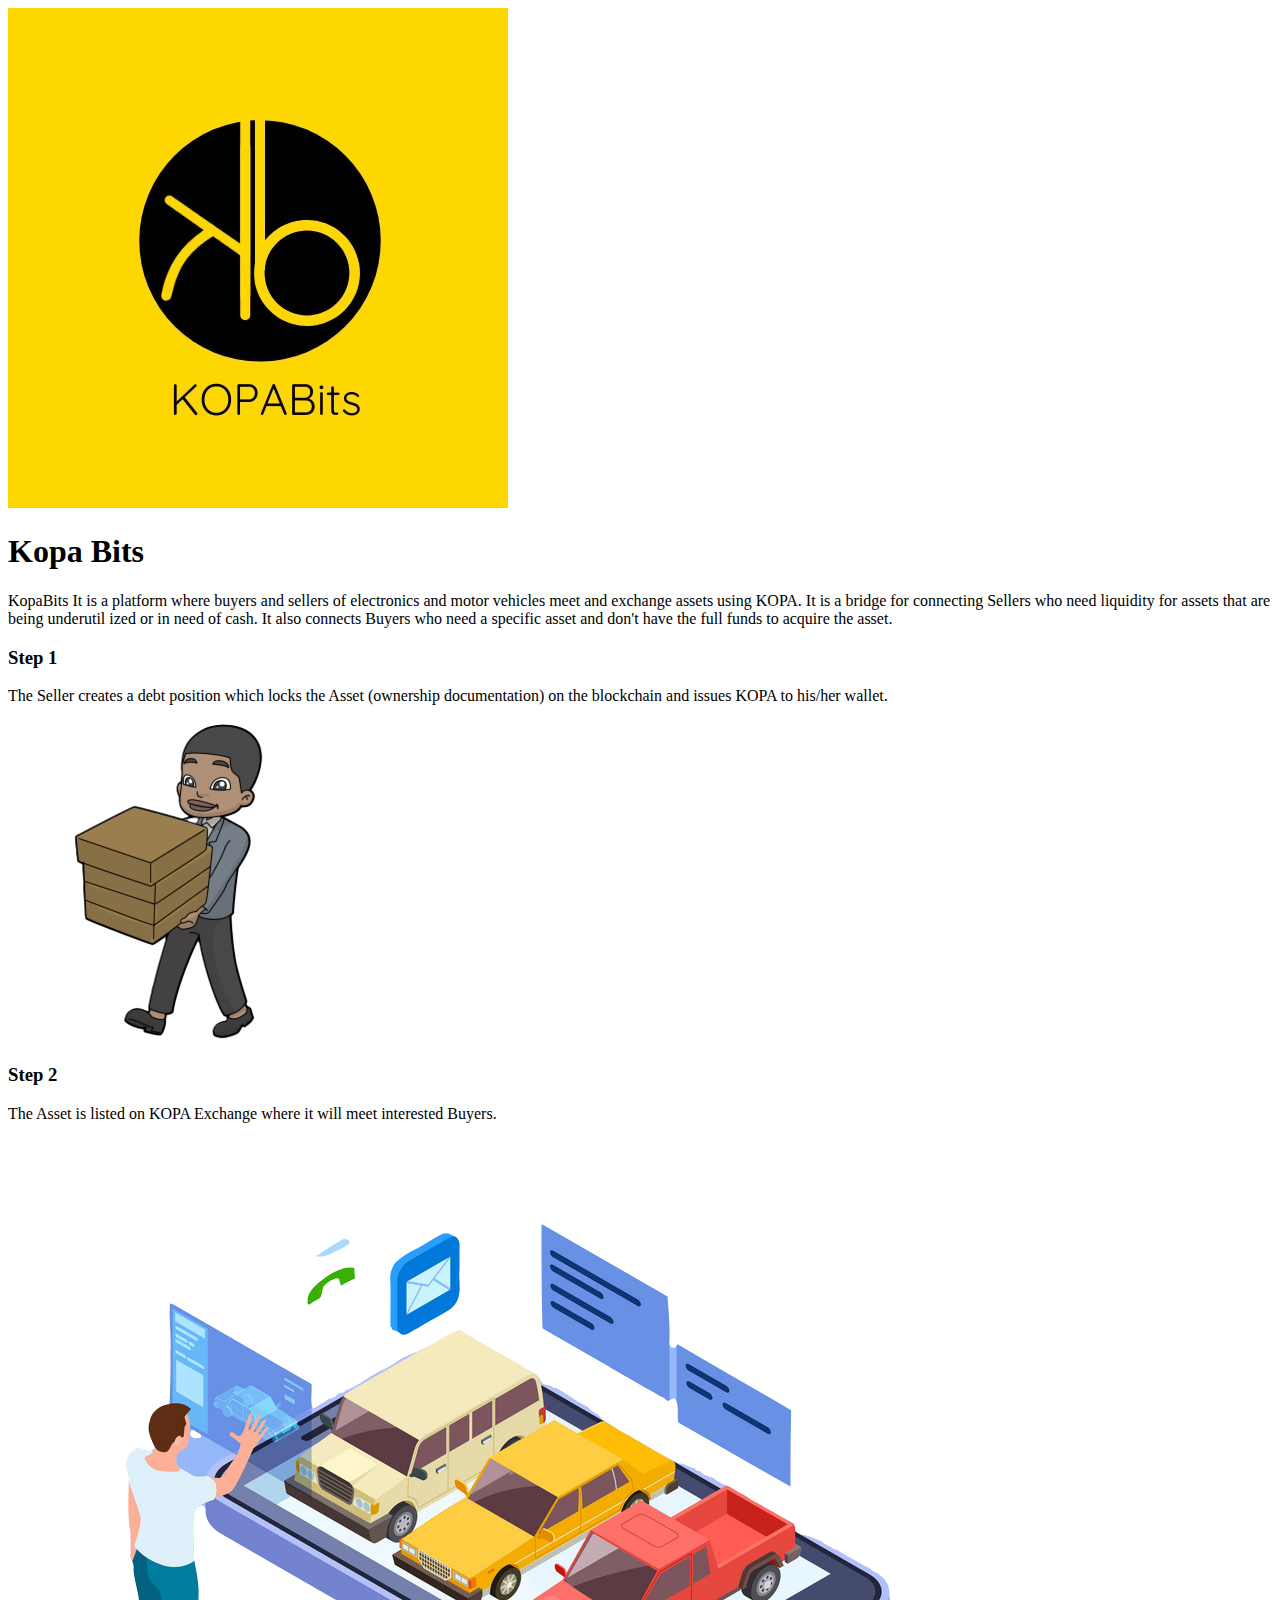
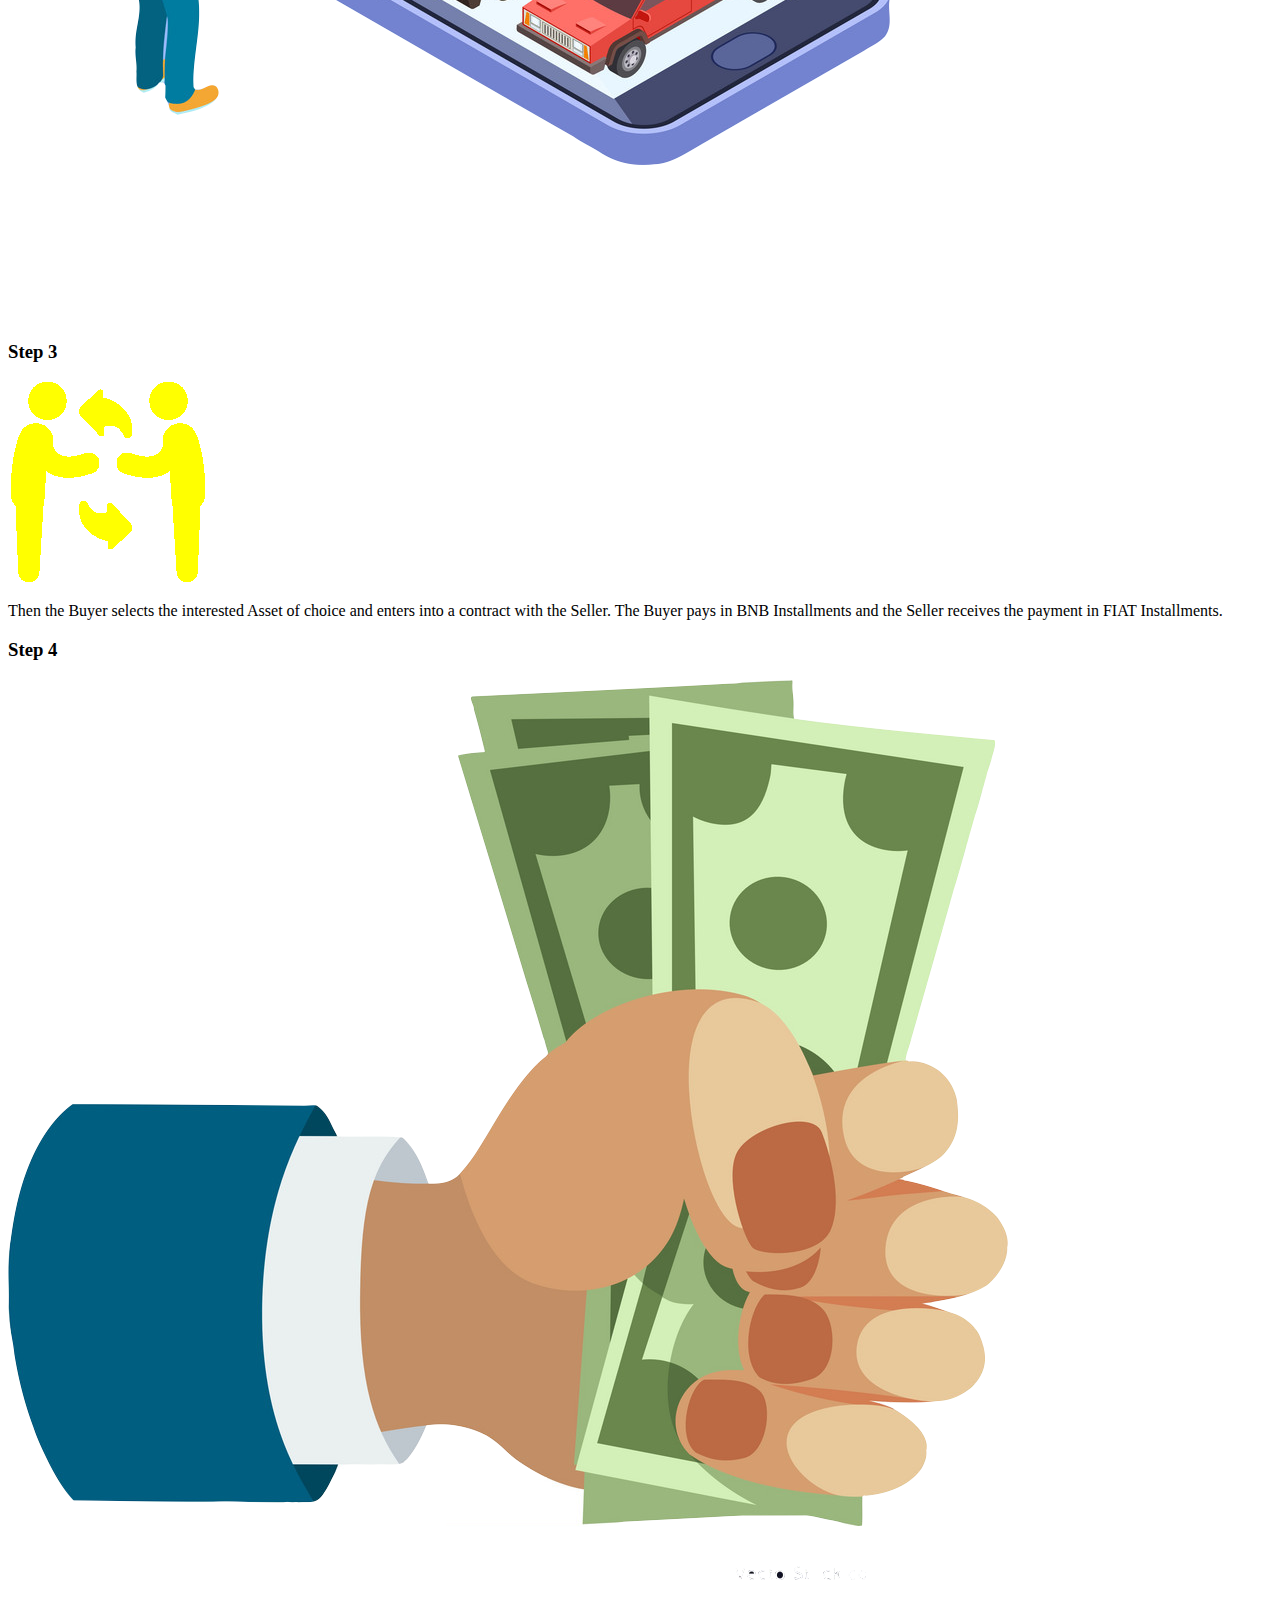
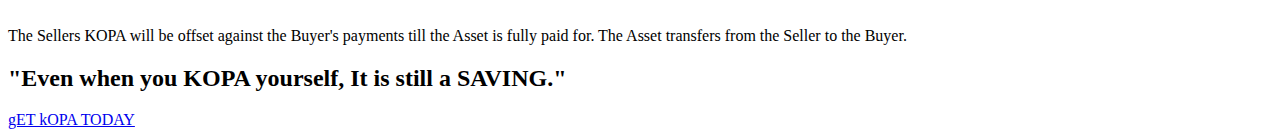
==== index.html @ ad2a088b "Index" ====
<!DOCTYPE html>
<html style="font-size: 16px;">
  <head>
    <meta name="viewport" content="width=device-width, initial-scale=1.0">
    <meta charset="utf-8">
    <meta name="keywords" content="Boost Your Power Now, Explore The Newest Products, The latest in fitness technology, Our fitness instructors are here to support, Time your work out perfectly, Sign up here for all the latest news and offers from&nbsp; Sport">
    <meta name="description" content="">
    <meta name="page_type" content="np-template-header-footer-from-plugin">
    <title>Page 1</title>
    <link rel="stylesheet" href="nicepage.css" media="screen">
<link rel="stylesheet" href="Page-1.css" media="screen">
    <script class="u-script" type="text/javascript" src="jquery.js" defer=""></script>
    <script class="u-script" type="text/javascript" src="nicepage.js" defer=""></script>
    <meta name="generator" content="Nicepage 3.18.2, nicepage.com">
    <link id="u-theme-google-font" rel="stylesheet" href="https://fonts.googleapis.com/css?family=Roboto:100,100i,300,300i,400,400i,500,500i,700,700i,900,900i|Open+Sans:300,300i,400,400i,600,600i,700,700i,800,800i">
    
    
    
    
    <script type="application/ld+json">{
		"@context": "http://schema.org",
		"@type": "Organization",
		"name": ""
}</script>
    <meta name="theme-color" content="#d0af87">
    <meta property="og:title" content="Page 1">
    <meta property="og:type" content="website">
  </head>
  <body class="u-body"> 
    <section class="u-clearfix u-image u-section-1" id="sec-2e1b">
      <div class="u-clearfix u-sheet u-sheet-1">
        <img src="images/WhatsAppImage2021-06-16at20.54.58.jpeg" alt="" class="u-image u-image-default u-image-1" data-image-width="500" data-image-height="500">
        <div class="u-container-style u-expanded-width-xs u-group u-group-1">
          <div class="u-container-layout u-valign-middle-sm u-container-layout-1">
            <h1 class="u-custom-font u-text u-text-white u-title u-text-1">Kopa Bits</h1>
            <p class="u-text u-text-grey-5 u-text-2">KopaBits It is a platform where buyers and sellers of electronics and motor vehicles meet and exchange assets using KOPA. It is a bridge for connecting Sellers who need liquidity for assets that are being underutil<span style="font-weight: 700;">
                <span style="font-weight: 400;">
                  <span style="font-weight: 700;">
                    <span style="font-weight: 400;"></span>
                  </span>
                </span>
              </span>ized or in need of cash. It also connects Buyers who need a ​specific asset and don't have&nbsp;​the full funds to acquire the asset​.
            </p>
          </div>
        </div>
      </div>
    </section>
    <section class="u-clearfix u-image u-section-2" id="sec-08e6">
      <div class="u-clearfix u-sheet u-sheet-1">
        <div class="u-clearfix u-expanded-width-lg u-expanded-width-md u-expanded-width-sm u-expanded-width-xs u-gutter-20 u-layout-wrap u-layout-wrap-1">
          <div class="u-layout">
            <div class="u-layout-col">
              <div class="u-size-30">
                <div class="u-layout-row">
                  <div class="u-container-style u-image u-layout-cell u-left-cell u-size-30 u-image-1">
                    <div class="u-container-layout">
                      <h3 class="u-custom-font u-text u-text-custom-color-2 u-text-1">Step 1</h3>
                      <p class="u-align-center-xs u-text u-text-grey-5 u-text-2">The Seller creates a debt position
 which locks the Asset (ownership
documentation) on the blockchain
and issues KOPA to his/her wallet.</p>
                      <img class="u-image u-image-default u-preserve-proportions u-image-2" src="images/package_adobespark.png" alt="" data-image-width="320" data-image-height="320">
                    </div>
                  </div>
                  <div class="u-align-right u-container-style u-image u-layout-cell u-right-cell u-size-30 u-image-3">
                    <div class="u-container-layout u-container-layout-2">
                      <h3 class="u-align-right u-custom-font u-text u-text-custom-color-2 u-text-3">Step 2</h3>
                      <p class="u-text u-text-white u-text-4">The Asset is listed on KOPA
Exchange where it will meet
interested Buyers.</p>
                      <img class="u-image u-image-default u-image-4" src="images/rent-car-online-isometric-buy-car-with-online-vector-267357211.png" alt="" data-image-width="1000" data-image-height="780">
                    </div>
                  </div>
                </div>
              </div>
              <div class="u-size-30">
                <div class="u-layout-row">
                  <div class="u-align-left-lg u-align-left-md u-align-left-sm u-align-left-xl u-container-style u-image u-layout-cell u-left-cell u-size-30 u-image-5" data-image-width="600" data-image-height="384">
                    <div class="u-container-layout u-container-layout-3">
                      <h3 class="u-align-left-xs u-custom-font u-text u-text-custom-color-4 u-text-5">Step 3</h3>
                      <img class="u-image u-image-default u-preserve-proportions u-image-6" src="images/output-onlinepngtools.png" alt="" data-image-width="200" data-image-height="200">
                      <p class="u-align-center u-text u-text-grey-5 u-text-6">Then the Buyer selects the
interested Asset of choice and
enters into a contract with the
Seller.
The Buyer pays in BNB
Installments and the Seller
receives the payment in FIAT
Installments.</p>
                    </div>
                  </div>
                  <div class="u-container-style u-image u-layout-cell u-right-cell u-size-30 u-image-7" data-image-width="600" data-image-height="384">
                    <div class="u-container-layout u-container-layout-4">
                      <h3 class="u-custom-font u-text u-text-custom-color-4 u-text-7">Step 4</h3>
                      <img class="u-image u-image-default u-image-8" src="images/human-hand-holding-dollar-money-vector-107541421.png" alt="" data-image-width="1000" data-image-height="927">
                      <p class="u-align-center-xs u-text u-text-grey-5 u-text-8">The Sellers KOPA will be offset
against the Buyer's payments till
the Asset is fully paid for.
The Asset
transfers from the Seller to the
Buyer.&nbsp;&nbsp;</p>
                    </div>
                  </div>
                </div>
              </div>
            </div>
          </div>
        </div>
      </div>
    </section>
    <section class="u-clearfix u-image u-section-3" id="carousel_ae12">
      <div class="u-clearfix u-sheet u-sheet-1">
        <div class="u-clearfix u-expanded-width u-gutter-20 u-layout-wrap u-layout-wrap-1">
          <div class="u-layout">
            <div class="u-layout-row">
              <div class="u-align-center-xs u-container-style u-layout-cell u-left-cell u-size-30 u-layout-cell-1">
                <div class="u-container-layout u-valign-middle-sm">
                  <h2 class="u-custom-font u-text u-text-1">"Even when you KOPA yourself, It is still a SAVING."</h2>
                  <a href="https://nicepage.com/k/clothing-store-website-templates" class="u-black u-border-7 u-border-white u-btn u-button-style u-hover-custom-color-2 u-btn-1">gET kOPA TODAY</a>
                </div>
              </div>
              <div class="u-align-left u-container-style u-image u-layout-cell u-right-cell u-size-30 u-image-1" data-image-width="1200" data-image-height="800">
                <div class="u-container-layout u-container-layout-2"></div>
              </div>
            </div>
          </div>
        </div>
      </div>
    </section>
    
    
    
    
  </body>
</html>
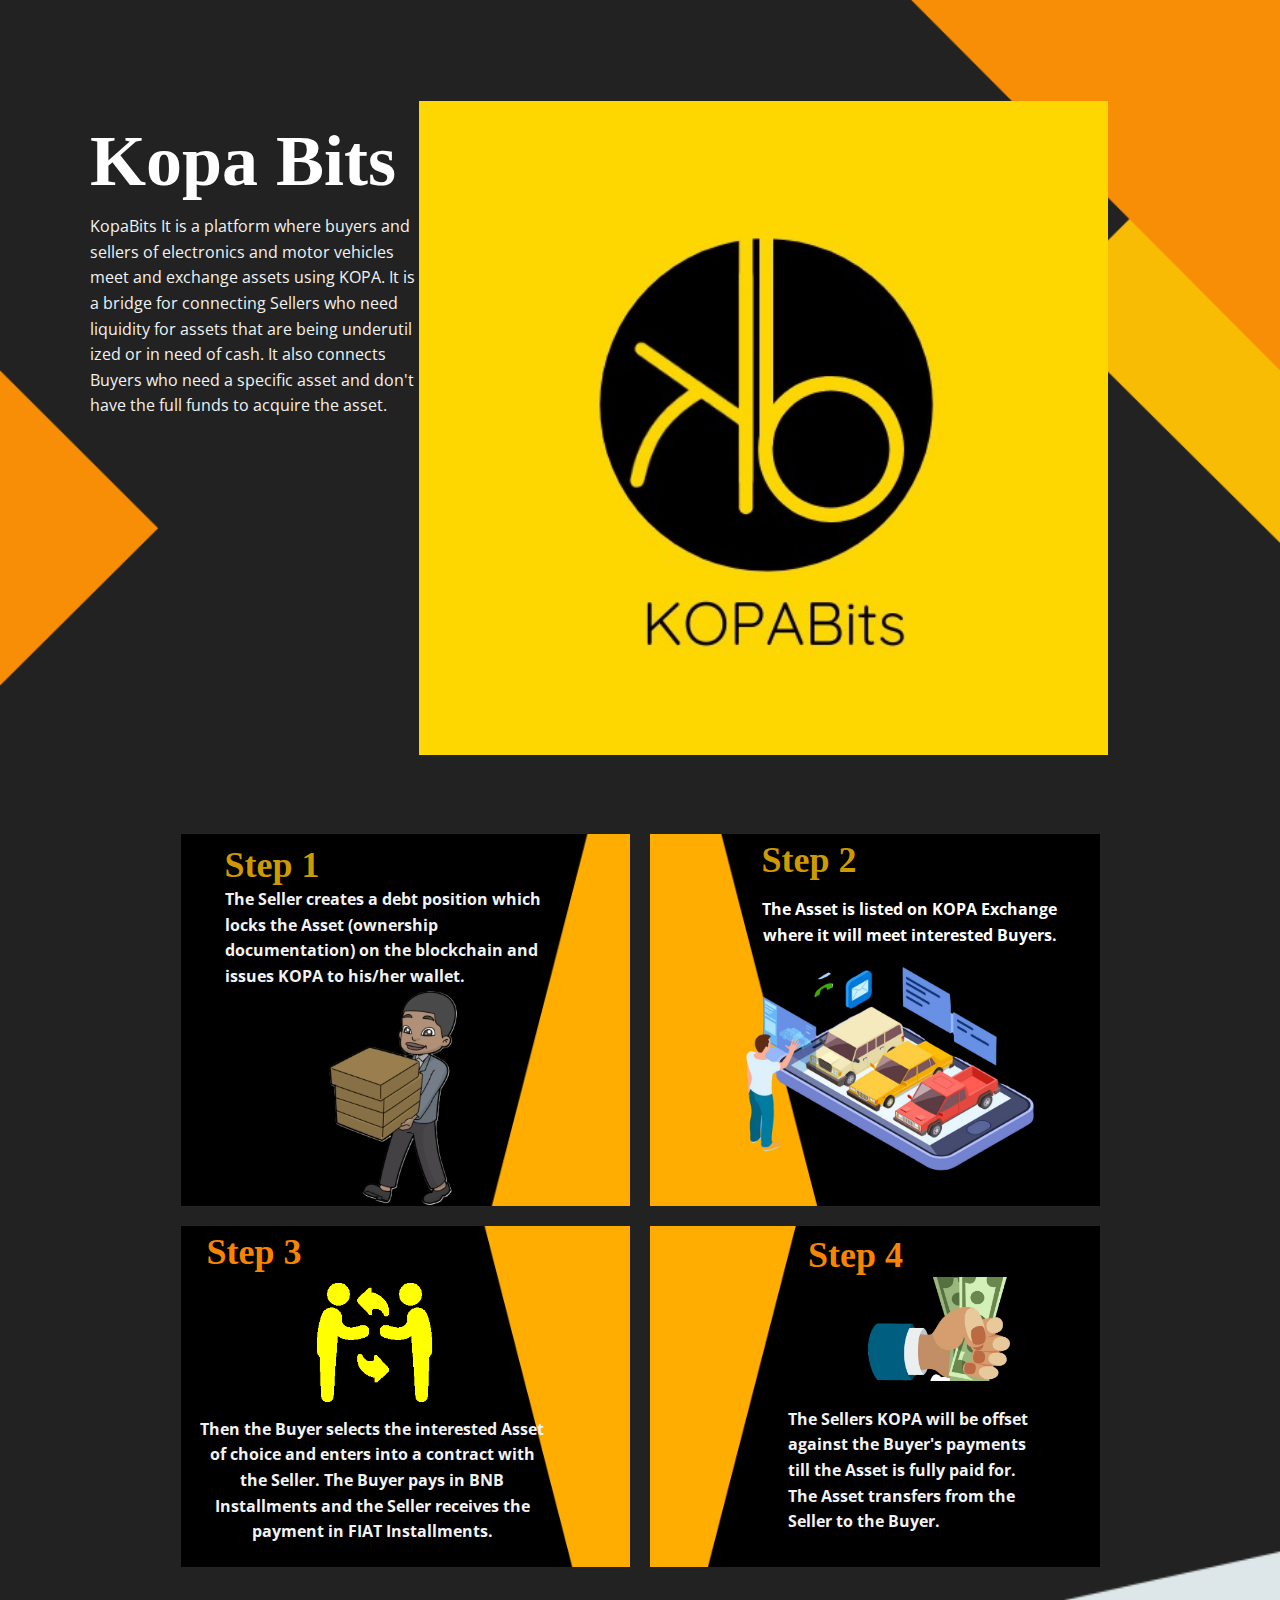
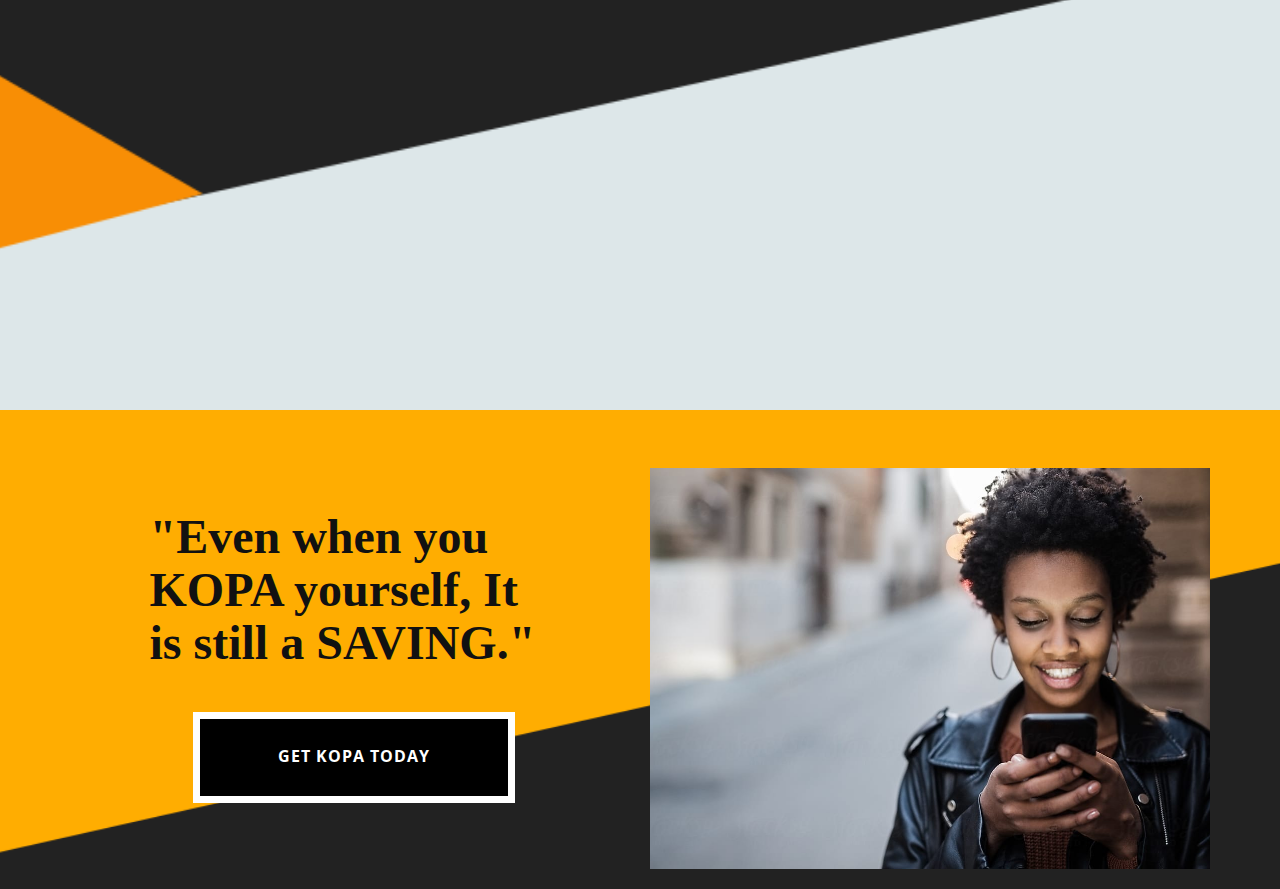
==== commit 94f48f56: "fix" ====
--- a/index.html
+++ b/index.html
@@ -116,7 +116,7 @@
               <div class="u-align-center-xs u-container-style u-layout-cell u-left-cell u-size-30 u-layout-cell-1">
                 <div class="u-container-layout u-valign-middle-sm">
                   <h2 class="u-custom-font u-text u-text-1">"Even when you KOPA yourself, It is still a SAVING."</h2>
-                  <a href="https://nicepage.com/k/clothing-store-website-templates" class="u-black u-border-7 u-border-white u-btn u-button-style u-hover-custom-color-2 u-btn-1">gET kOPA TODAY</a>
+                  <a href="http://mainbit.uc.r.appspot.com/assets" class="u-black u-border-7 u-border-white u-btn u-button-style u-hover-custom-color-2 u-btn-1">gET kOPA TODAY</a>
                 </div>
               </div>
               <div class="u-align-left u-container-style u-image u-layout-cell u-right-cell u-size-30 u-image-1" data-image-width="1200" data-image-height="800">
@@ -132,4 +132,4 @@
     
     
   </body>
-</html>+</html>
--- a/nicepage.css
+++ b/nicepage.css
@@ -0,0 +1,34633 @@
+/*begin-commonstyles library*//*!
+ * froala_editor v3.2.3 (https://www.froala.com/wysiwyg-editor)
+ * License https://froala.com/wysiwyg-editor/terms/
+ * Copyright 2014-2020 Froala Labs
+ */
+
+.fr-clearfix::after {
+  clear: both;
+  display: block;
+  content: "";
+  height: 0; }
+
+.fr-hide-by-clipping {
+  position: absolute;
+  width: 1px;
+  height: 1px;
+  padding: 0;
+  margin: -1px;
+  overflow: hidden;
+  clip: rect(0, 0, 0, 0);
+  border: 0; }
+
+.fr-view img.fr-rounded, .fr-view .fr-img-caption.fr-rounded img {
+  border-radius: 10px;
+  -moz-border-radius: 10px;
+  -webkit-border-radius: 10px;
+  -moz-background-clip: padding;
+  -webkit-background-clip: padding-box;
+  background-clip: padding-box; }
+
+.fr-view img.fr-shadow, .fr-view .fr-img-caption.fr-shadow img {
+  -webkit-box-shadow: 10px 10px 5px 0px #cccccc;
+  -moz-box-shadow: 10px 10px 5px 0px #cccccc;
+  box-shadow: 10px 10px 5px 0px #cccccc; }
+
+.fr-view img.fr-bordered, .fr-view .fr-img-caption.fr-bordered img {
+  border: solid 5px #CCC; }
+
+.fr-view img.fr-bordered {
+  -webkit-box-sizing: content-box;
+  -moz-box-sizing: content-box;
+  box-sizing: content-box; }
+
+.fr-view .fr-img-caption.fr-bordered img {
+  -webkit-box-sizing: border-box;
+  -moz-box-sizing: border-box;
+  box-sizing: border-box; }
+
+.fr-view {
+  word-wrap: break-word; }
+  .fr-view span[style~="color:"] a {
+    color: inherit; }
+  .fr-view strong {
+    font-weight: 700; }
+  .fr-view table {
+    border: none;
+    border-collapse: collapse;
+    empty-cells: show;
+    max-width: 100%; }
+    .fr-view table td {
+      min-width: 5px; }
+    .fr-view table.fr-dashed-borders td, .fr-view table.fr-dashed-borders th {
+      border-style: dashed; }
+    .fr-view table.fr-alternate-rows tbody tr:nth-child(2n) {
+      background: whitesmoke; }
+    .fr-view table td, .fr-view table th {
+      border: 1px solid #DDD; }
+      .fr-view table td:empty, .fr-view table th:empty {
+        height: 20px; }
+      .fr-view table td.fr-highlighted, .fr-view table th.fr-highlighted {
+        border: 1px double red; }
+      .fr-view table td.fr-thick, .fr-view table th.fr-thick {
+        border-width: 2px; }
+    .fr-view table th {
+      background: #ececec; }
+  .fr-view hr {
+    clear: both;
+    user-select: none;
+    -o-user-select: none;
+    -moz-user-select: none;
+    -khtml-user-select: none;
+    -webkit-user-select: none;
+    -ms-user-select: none;
+    break-after: always;
+    page-break-after: always; }
+  .fr-view .fr-file {
+    position: relative; }
+    .fr-view .fr-file::after {
+      position: relative;
+      content: "\1F4CE";
+      font-weight: normal; }
+  .fr-view pre {
+    white-space: pre-wrap;
+    word-wrap: break-word;
+    overflow: visible; }
+/*.fr-view[dir="rtl"] blockquote {
+  border-left: none;
+  border-right: solid 2px #5E35B1;
+  margin-right: 0;
+  padding-right: 5px;
+  padding-left: 0; }
+  .fr-view[dir="rtl"] blockquote blockquote {
+    border-color: #00BCD4; }
+    .fr-view[dir="rtl"] blockquote blockquote blockquote {
+      border-color: #43A047; }
+.fr-view blockquote {
+  border-left: solid 2px #5E35B1;
+  margin-left: 0;
+  padding-left: 5px;
+  color: #5E35B1; }
+  .fr-view blockquote blockquote {
+    border-color: #00BCD4;
+    color: #00BCD4; }
+    .fr-view blockquote blockquote blockquote {
+      border-color: #43A047;
+      color: #43A047; }*/
+  .fr-view span.fr-emoticon {
+    font-weight: normal;
+    font-family: "Apple Color Emoji","Segoe UI Emoji","NotoColorEmoji","Segoe UI Symbol","Android Emoji","EmojiSymbols";
+    display: inline;
+    line-height: 0; }
+    .fr-view span.fr-emoticon.fr-emoticon-img {
+      background-repeat: no-repeat !important;
+      font-size: inherit;
+      height: 1em;
+      width: 1em;
+      min-height: 20px;
+      min-width: 20px;
+      display: inline-block;
+      margin: -.1em .1em .1em;
+      line-height: 1;
+      vertical-align: middle; }
+  .fr-view .fr-text-gray {
+    color: #AAA !important; }
+  .fr-view .fr-text-bordered {
+    border-top: solid 1px #222;
+    border-bottom: solid 1px #222;
+    padding: 10px 0; }
+  .fr-view .fr-text-spaced {
+    letter-spacing: 1px; }
+  .fr-view .fr-text-uppercase {
+    text-transform: uppercase; }
+  .fr-view .fr-class-highlighted {
+    background-color: #ffff00; }
+  .fr-view .fr-class-code {
+    border-color: #cccccc;
+    border-radius: 2px;
+    -moz-border-radius: 2px;
+    -webkit-border-radius: 2px;
+    -moz-background-clip: padding;
+    -webkit-background-clip: padding-box;
+    background-clip: padding-box;
+    background: #f5f5f5;
+    padding: 10px;
+    font-family: "Courier New", Courier, monospace; }
+  .fr-view .fr-class-transparency {
+    opacity: 0.5; }
+  .fr-view img {
+    position: relative;
+    max-width: 100%; }
+    .fr-view img.fr-dib {
+      margin: 10px auto;
+      display: block;
+      float: none;
+      vertical-align: top; }
+      .fr-view img.fr-dib.fr-fil {
+        margin-left: 0;
+        text-align: left; }
+      .fr-view img.fr-dib.fr-fir {
+        margin-right: 0;
+        text-align: right; }
+    .fr-view img.fr-dii {
+      display: inline-block;
+      float: none;
+      vertical-align: bottom;
+      margin-left: 5px;
+      margin-right: 5px;
+      max-width: calc(100% - (2 * 5px)); }
+      .fr-view img.fr-dii.fr-fil {
+        float: left;
+        margin: 10px 15px 10px 0;
+        max-width: calc(100% - 5px); }
+      .fr-view img.fr-dii.fr-fir {
+        float: right;
+        margin: 10px 0 10px 15px;
+        max-width: calc(100% - 5px); }
+  .fr-view span.fr-img-caption {
+    position: relative;
+    max-width: 100%; }
+    .fr-view span.fr-img-caption.fr-dib {
+      margin: 5px auto;
+      display: block;
+      float: none;
+      vertical-align: top; }
+      .fr-view span.fr-img-caption.fr-dib.fr-fil {
+        margin-left: 0;
+        text-align: left; }
+      .fr-view span.fr-img-caption.fr-dib.fr-fir {
+        margin-right: 0;
+        text-align: right; }
+    .fr-view span.fr-img-caption.fr-dii {
+      display: inline-block;
+      float: none;
+      vertical-align: bottom;
+      margin-left: 5px;
+      margin-right: 5px;
+      max-width: calc(100% - (2 * 5px)); }
+      .fr-view span.fr-img-caption.fr-dii.fr-fil {
+        float: left;
+        margin: 5px 5px 5px 0;
+        max-width: calc(100% - 5px); }
+      .fr-view span.fr-img-caption.fr-dii.fr-fir {
+        float: right;
+        margin: 5px 0 5px 5px;
+        max-width: calc(100% - 5px); }
+  .fr-view .fr-video {
+    text-align: center;
+    position: relative; }
+    .fr-view .fr-video.fr-rv {
+      padding-bottom: 56.25%;
+      padding-top: 30px;
+      height: 0;
+      overflow: hidden; }
+      .fr-view .fr-video.fr-rv > iframe, .fr-view .fr-video.fr-rv object, .fr-view .fr-video.fr-rv embed {
+        position: absolute !important;
+        top: 0;
+        left: 0;
+        width: 100%;
+        height: 100%; }
+    .fr-view .fr-video > * {
+      -webkit-box-sizing: content-box;
+      -moz-box-sizing: content-box;
+      box-sizing: content-box;
+      max-width: 100%;
+      border: none; }
+    .fr-view .fr-video.fr-dvb {
+      display: block;
+      clear: both; }
+      .fr-view .fr-video.fr-dvb.fr-fvl {
+        text-align: left; }
+      .fr-view .fr-video.fr-dvb.fr-fvr {
+        text-align: right; }
+    .fr-view .fr-video.fr-dvi {
+      display: inline-block; }
+      .fr-view .fr-video.fr-dvi.fr-fvl {
+        float: left; }
+      .fr-view .fr-video.fr-dvi.fr-fvr {
+        float: right; }
+  .fr-view a.fr-strong {
+    font-weight: 700; }
+  .fr-view a.fr-green {
+    color: green; }
+  .fr-view .fr-img-caption {
+    text-align: center; }
+    .fr-view .fr-img-caption .fr-img-wrap {
+      padding: 0;
+      margin: auto;
+      text-align: center;
+      width: 100%; }
+      .fr-view .fr-img-caption .fr-img-wrap a {
+        display: block; }
+      .fr-view .fr-img-caption .fr-img-wrap img {
+        display: block;
+        margin: auto;
+        width: 100%; }
+      .fr-view .fr-img-caption .fr-img-wrap > span {
+        margin: auto;
+        display: block;
+        padding: 5px 5px 10px;
+        font-size: 14px;
+        font-weight: initial;
+        -webkit-box-sizing: border-box;
+        -moz-box-sizing: border-box;
+        box-sizing: border-box;
+        -webkit-opacity: 0.9;
+        -moz-opacity: 0.9;
+        opacity: 0.9;
+        -ms-filter: "progid:DXImageTransform.Microsoft.Alpha(Opacity=0)";
+        width: 100%;
+        text-align: center; }
+  .fr-view button.fr-rounded, .fr-view input.fr-rounded, .fr-view textarea.fr-rounded {
+    border-radius: 10px;
+    -moz-border-radius: 10px;
+    -webkit-border-radius: 10px;
+    -moz-background-clip: padding;
+    -webkit-background-clip: padding-box;
+    background-clip: padding-box; }
+  .fr-view button.fr-large, .fr-view input.fr-large, .fr-view textarea.fr-large {
+    font-size: 24px; }
+  .fr-view ul, .fr-view ol {
+    list-style-position: inside; }
+
+/**
+ * Image style.
+ */
+a.fr-view.fr-strong {
+  font-weight: 700; }
+a.fr-view.fr-green {
+  color: green; }
+
+/**
+ * Link style.
+ */
+img.fr-view {
+  position: relative;
+  max-width: 100%; }
+  img.fr-view.fr-dib {
+    margin: 5px auto;
+    display: block;
+    float: none;
+    vertical-align: top; }
+    img.fr-view.fr-dib.fr-fil {
+      margin-left: 0;
+      text-align: left; }
+    img.fr-view.fr-dib.fr-fir {
+      margin-right: 0;
+      text-align: right; }
+  img.fr-view.fr-dii {
+    display: inline-block;
+    float: none;
+    vertical-align: bottom;
+    margin-left: 5px;
+    margin-right: 5px;
+    max-width: calc(100% - (2 * 5px)); }
+    img.fr-view.fr-dii.fr-fil {
+      float: left;
+      margin: 5px 5px 5px 0;
+      max-width: calc(100% - 5px); }
+    img.fr-view.fr-dii.fr-fir {
+      float: right;
+      margin: 5px 0 5px 5px;
+      max-width: calc(100% - 5px); }
+
+span.fr-img-caption.fr-view {
+  position: relative;
+  max-width: 100%; }
+  span.fr-img-caption.fr-view.fr-dib {
+    margin: 5px auto;
+    display: block;
+    float: none;
+    vertical-align: top; }
+    span.fr-img-caption.fr-view.fr-dib.fr-fil {
+      margin-left: 0;
+      text-align: left; }
+    span.fr-img-caption.fr-view.fr-dib.fr-fir {
+      margin-right: 0;
+      text-align: right; }
+  span.fr-img-caption.fr-view.fr-dii {
+    display: inline-block;
+    float: none;
+    vertical-align: bottom;
+    margin-left: 5px;
+    margin-right: 5px;
+    max-width: calc(100% - (2 * 5px)); }
+    span.fr-img-caption.fr-view.fr-dii.fr-fil {
+      float: left;
+      margin: 5px 5px 5px 0;
+      max-width: calc(100% - 5px); }
+    span.fr-img-caption.fr-view.fr-dii.fr-fir {
+      float: right;
+      margin: 5px 0 5px 5px;
+      max-width: calc(100% - 5px); }
+/*end-commonstyles library*//*begin-commonstyles library*/@charset "UTF-8";
+
+/*!
+ * animate.css -https://daneden.github.io/animate.css/
+ * Version - 3.7.2
+ * Licensed under the MIT license - http://opensource.org/licenses/MIT
+ *
+ * Copyright (c) 2019 Daniel Eden
+ */
+
+@-webkit-keyframes bounce {
+  from,
+  20%,
+  53%,
+  80%,
+  to {
+    -webkit-animation-timing-function: cubic-bezier(0.215, 0.61, 0.355, 1);
+    animation-timing-function: cubic-bezier(0.215, 0.61, 0.355, 1);
+    -webkit-transform: translate3d(0, 0, 0);
+    transform: translate3d(0, 0, 0);
+  }
+
+  40%,
+  43% {
+    -webkit-animation-timing-function: cubic-bezier(0.755, 0.05, 0.855, 0.06);
+    animation-timing-function: cubic-bezier(0.755, 0.05, 0.855, 0.06);
+    -webkit-transform: translate3d(0, -30px, 0);
+    transform: translate3d(0, -30px, 0);
+  }
+
+  70% {
+    -webkit-animation-timing-function: cubic-bezier(0.755, 0.05, 0.855, 0.06);
+    animation-timing-function: cubic-bezier(0.755, 0.05, 0.855, 0.06);
+    -webkit-transform: translate3d(0, -15px, 0);
+    transform: translate3d(0, -15px, 0);
+  }
+
+  90% {
+    -webkit-transform: translate3d(0, -4px, 0);
+    transform: translate3d(0, -4px, 0);
+  }
+}
+
+@keyframes bounce {
+  from,
+  20%,
+  53%,
+  80%,
+  to {
+    -webkit-animation-timing-function: cubic-bezier(0.215, 0.61, 0.355, 1);
+    animation-timing-function: cubic-bezier(0.215, 0.61, 0.355, 1);
+    -webkit-transform: translate3d(0, 0, 0);
+    transform: translate3d(0, 0, 0);
+  }
+
+  40%,
+  43% {
+    -webkit-animation-timing-function: cubic-bezier(0.755, 0.05, 0.855, 0.06);
+    animation-timing-function: cubic-bezier(0.755, 0.05, 0.855, 0.06);
+    -webkit-transform: translate3d(0, -30px, 0);
+    transform: translate3d(0, -30px, 0);
+  }
+
+  70% {
+    -webkit-animation-timing-function: cubic-bezier(0.755, 0.05, 0.855, 0.06);
+    animation-timing-function: cubic-bezier(0.755, 0.05, 0.855, 0.06);
+    -webkit-transform: translate3d(0, -15px, 0);
+    transform: translate3d(0, -15px, 0);
+  }
+
+  90% {
+    -webkit-transform: translate3d(0, -4px, 0);
+    transform: translate3d(0, -4px, 0);
+  }
+}
+
+.bounce {
+  -webkit-animation-name: bounce;
+  animation-name: bounce;
+  -webkit-transform-origin: center bottom;
+  transform-origin: center bottom;
+}
+
+@-webkit-keyframes flash {
+  from,
+  50%,
+  to {
+    opacity: 1;
+  }
+
+  25%,
+  75% {
+    opacity: 0;
+  }
+}
+
+@keyframes flash {
+  from,
+  50%,
+  to {
+    opacity: 1;
+  }
+
+  25%,
+  75% {
+    opacity: 0;
+  }
+}
+
+.flash {
+  -webkit-animation-name: flash;
+  animation-name: flash;
+}
+
+/* originally authored by Nick Pettit - https://github.com/nickpettit/glide */
+
+@-webkit-keyframes pulse {
+  from {
+    -webkit-transform: scale3d(1, 1, 1);
+    transform: scale3d(1, 1, 1);
+  }
+
+  50% {
+    -webkit-transform: scale3d(1.05, 1.05, 1.05);
+    transform: scale3d(1.05, 1.05, 1.05);
+  }
+
+  to {
+    -webkit-transform: scale3d(1, 1, 1);
+    transform: scale3d(1, 1, 1);
+  }
+}
+
+@keyframes pulse {
+  from {
+    -webkit-transform: scale3d(1, 1, 1);
+    transform: scale3d(1, 1, 1);
+  }
+
+  50% {
+    -webkit-transform: scale3d(1.05, 1.05, 1.05);
+    transform: scale3d(1.05, 1.05, 1.05);
+  }
+
+  to {
+    -webkit-transform: scale3d(1, 1, 1);
+    transform: scale3d(1, 1, 1);
+  }
+}
+
+.pulse {
+  -webkit-animation-name: pulse;
+  animation-name: pulse;
+}
+
+@-webkit-keyframes rubberBand {
+  from {
+    -webkit-transform: scale3d(1, 1, 1);
+    transform: scale3d(1, 1, 1);
+  }
+
+  30% {
+    -webkit-transform: scale3d(1.25, 0.75, 1);
+    transform: scale3d(1.25, 0.75, 1);
+  }
+
+  40% {
+    -webkit-transform: scale3d(0.75, 1.25, 1);
+    transform: scale3d(0.75, 1.25, 1);
+  }
+
+  50% {
+    -webkit-transform: scale3d(1.15, 0.85, 1);
+    transform: scale3d(1.15, 0.85, 1);
+  }
+
+  65% {
+    -webkit-transform: scale3d(0.95, 1.05, 1);
+    transform: scale3d(0.95, 1.05, 1);
+  }
+
+  75% {
+    -webkit-transform: scale3d(1.05, 0.95, 1);
+    transform: scale3d(1.05, 0.95, 1);
+  }
+
+  to {
+    -webkit-transform: scale3d(1, 1, 1);
+    transform: scale3d(1, 1, 1);
+  }
+}
+
+@keyframes rubberBand {
+  from {
+    -webkit-transform: scale3d(1, 1, 1);
+    transform: scale3d(1, 1, 1);
+  }
+
+  30% {
+    -webkit-transform: scale3d(1.25, 0.75, 1);
+    transform: scale3d(1.25, 0.75, 1);
+  }
+
+  40% {
+    -webkit-transform: scale3d(0.75, 1.25, 1);
+    transform: scale3d(0.75, 1.25, 1);
+  }
+
+  50% {
+    -webkit-transform: scale3d(1.15, 0.85, 1);
+    transform: scale3d(1.15, 0.85, 1);
+  }
+
+  65% {
+    -webkit-transform: scale3d(0.95, 1.05, 1);
+    transform: scale3d(0.95, 1.05, 1);
+  }
+
+  75% {
+    -webkit-transform: scale3d(1.05, 0.95, 1);
+    transform: scale3d(1.05, 0.95, 1);
+  }
+
+  to {
+    -webkit-transform: scale3d(1, 1, 1);
+    transform: scale3d(1, 1, 1);
+  }
+}
+
+.rubberBand {
+  -webkit-animation-name: rubberBand;
+  animation-name: rubberBand;
+}
+
+@-webkit-keyframes shake {
+  from,
+  to {
+    -webkit-transform: translate3d(0, 0, 0);
+    transform: translate3d(0, 0, 0);
+  }
+
+  10%,
+  30%,
+  50%,
+  70%,
+  90% {
+    -webkit-transform: translate3d(-10px, 0, 0);
+    transform: translate3d(-10px, 0, 0);
+  }
+
+  20%,
+  40%,
+  60%,
+  80% {
+    -webkit-transform: translate3d(10px, 0, 0);
+    transform: translate3d(10px, 0, 0);
+  }
+}
+
+@keyframes shake {
+  from,
+  to {
+    -webkit-transform: translate3d(0, 0, 0);
+    transform: translate3d(0, 0, 0);
+  }
+
+  10%,
+  30%,
+  50%,
+  70%,
+  90% {
+    -webkit-transform: translate3d(-10px, 0, 0);
+    transform: translate3d(-10px, 0, 0);
+  }
+
+  20%,
+  40%,
+  60%,
+  80% {
+    -webkit-transform: translate3d(10px, 0, 0);
+    transform: translate3d(10px, 0, 0);
+  }
+}
+
+.shake {
+  -webkit-animation-name: shake;
+  animation-name: shake;
+}
+
+@-webkit-keyframes headShake {
+  0% {
+    -webkit-transform: translateX(0);
+    transform: translateX(0);
+  }
+
+  6.5% {
+    -webkit-transform: translateX(-6px) rotateY(-9deg);
+    transform: translateX(-6px) rotateY(-9deg);
+  }
+
+  18.5% {
+    -webkit-transform: translateX(5px) rotateY(7deg);
+    transform: translateX(5px) rotateY(7deg);
+  }
+
+  31.5% {
+    -webkit-transform: translateX(-3px) rotateY(-5deg);
+    transform: translateX(-3px) rotateY(-5deg);
+  }
+
+  43.5% {
+    -webkit-transform: translateX(2px) rotateY(3deg);
+    transform: translateX(2px) rotateY(3deg);
+  }
+
+  50% {
+    -webkit-transform: translateX(0);
+    transform: translateX(0);
+  }
+}
+
+@keyframes headShake {
+  0% {
+    -webkit-transform: translateX(0);
+    transform: translateX(0);
+  }
+
+  6.5% {
+    -webkit-transform: translateX(-6px) rotateY(-9deg);
+    transform: translateX(-6px) rotateY(-9deg);
+  }
+
+  18.5% {
+    -webkit-transform: translateX(5px) rotateY(7deg);
+    transform: translateX(5px) rotateY(7deg);
+  }
+
+  31.5% {
+    -webkit-transform: translateX(-3px) rotateY(-5deg);
+    transform: translateX(-3px) rotateY(-5deg);
+  }
+
+  43.5% {
+    -webkit-transform: translateX(2px) rotateY(3deg);
+    transform: translateX(2px) rotateY(3deg);
+  }
+
+  50% {
+    -webkit-transform: translateX(0);
+    transform: translateX(0);
+  }
+}
+
+.headShake {
+  -webkit-animation-timing-function: ease-in-out;
+  animation-timing-function: ease-in-out;
+  -webkit-animation-name: headShake;
+  animation-name: headShake;
+}
+
+@-webkit-keyframes swing {
+  20% {
+    -webkit-transform: rotate3d(0, 0, 1, 15deg);
+    transform: rotate3d(0, 0, 1, 15deg);
+  }
+
+  40% {
+    -webkit-transform: rotate3d(0, 0, 1, -10deg);
+    transform: rotate3d(0, 0, 1, -10deg);
+  }
+
+  60% {
+    -webkit-transform: rotate3d(0, 0, 1, 5deg);
+    transform: rotate3d(0, 0, 1, 5deg);
+  }
+
+  80% {
+    -webkit-transform: rotate3d(0, 0, 1, -5deg);
+    transform: rotate3d(0, 0, 1, -5deg);
+  }
+
+  to {
+    -webkit-transform: rotate3d(0, 0, 1, 0deg);
+    transform: rotate3d(0, 0, 1, 0deg);
+  }
+}
+
+@keyframes swing {
+  20% {
+    -webkit-transform: rotate3d(0, 0, 1, 15deg);
+    transform: rotate3d(0, 0, 1, 15deg);
+  }
+
+  40% {
+    -webkit-transform: rotate3d(0, 0, 1, -10deg);
+    transform: rotate3d(0, 0, 1, -10deg);
+  }
+
+  60% {
+    -webkit-transform: rotate3d(0, 0, 1, 5deg);
+    transform: rotate3d(0, 0, 1, 5deg);
+  }
+
+  80% {
+    -webkit-transform: rotate3d(0, 0, 1, -5deg);
+    transform: rotate3d(0, 0, 1, -5deg);
+  }
+
+  to {
+    -webkit-transform: rotate3d(0, 0, 1, 0deg);
+    transform: rotate3d(0, 0, 1, 0deg);
+  }
+}
+
+.swing {
+  -webkit-transform-origin: top center;
+  transform-origin: top center;
+  -webkit-animation-name: swing;
+  animation-name: swing;
+}
+
+@-webkit-keyframes tada {
+  from {
+    -webkit-transform: scale3d(1, 1, 1);
+    transform: scale3d(1, 1, 1);
+  }
+
+  10%,
+  20% {
+    -webkit-transform: scale3d(0.9, 0.9, 0.9) rotate3d(0, 0, 1, -3deg);
+    transform: scale3d(0.9, 0.9, 0.9) rotate3d(0, 0, 1, -3deg);
+  }
+
+  30%,
+  50%,
+  70%,
+  90% {
+    -webkit-transform: scale3d(1.1, 1.1, 1.1) rotate3d(0, 0, 1, 3deg);
+    transform: scale3d(1.1, 1.1, 1.1) rotate3d(0, 0, 1, 3deg);
+  }
+
+  40%,
+  60%,
+  80% {
+    -webkit-transform: scale3d(1.1, 1.1, 1.1) rotate3d(0, 0, 1, -3deg);
+    transform: scale3d(1.1, 1.1, 1.1) rotate3d(0, 0, 1, -3deg);
+  }
+
+  to {
+    -webkit-transform: scale3d(1, 1, 1);
+    transform: scale3d(1, 1, 1);
+  }
+}
+
+@keyframes tada {
+  from {
+    -webkit-transform: scale3d(1, 1, 1);
+    transform: scale3d(1, 1, 1);
+  }
+
+  10%,
+  20% {
+    -webkit-transform: scale3d(0.9, 0.9, 0.9) rotate3d(0, 0, 1, -3deg);
+    transform: scale3d(0.9, 0.9, 0.9) rotate3d(0, 0, 1, -3deg);
+  }
+
+  30%,
+  50%,
+  70%,
+  90% {
+    -webkit-transform: scale3d(1.1, 1.1, 1.1) rotate3d(0, 0, 1, 3deg);
+    transform: scale3d(1.1, 1.1, 1.1) rotate3d(0, 0, 1, 3deg);
+  }
+
+  40%,
+  60%,
+  80% {
+    -webkit-transform: scale3d(1.1, 1.1, 1.1) rotate3d(0, 0, 1, -3deg);
+    transform: scale3d(1.1, 1.1, 1.1) rotate3d(0, 0, 1, -3deg);
+  }
+
+  to {
+    -webkit-transform: scale3d(1, 1, 1);
+    transform: scale3d(1, 1, 1);
+  }
+}
+
+.tada {
+  -webkit-animation-name: tada;
+  animation-name: tada;
+}
+
+/* originally authored by Nick Pettit - https://github.com/nickpettit/glide */
+
+@-webkit-keyframes wobble {
+  from {
+    -webkit-transform: translate3d(0, 0, 0);
+    transform: translate3d(0, 0, 0);
+  }
+
+  15% {
+    -webkit-transform: translate3d(-25%, 0, 0) rotate3d(0, 0, 1, -5deg);
+    transform: translate3d(-25%, 0, 0) rotate3d(0, 0, 1, -5deg);
+  }
+
+  30% {
+    -webkit-transform: translate3d(20%, 0, 0) rotate3d(0, 0, 1, 3deg);
+    transform: translate3d(20%, 0, 0) rotate3d(0, 0, 1, 3deg);
+  }
+
+  45% {
+    -webkit-transform: translate3d(-15%, 0, 0) rotate3d(0, 0, 1, -3deg);
+    transform: translate3d(-15%, 0, 0) rotate3d(0, 0, 1, -3deg);
+  }
+
+  60% {
+    -webkit-transform: translate3d(10%, 0, 0) rotate3d(0, 0, 1, 2deg);
+    transform: translate3d(10%, 0, 0) rotate3d(0, 0, 1, 2deg);
+  }
+
+  75% {
+    -webkit-transform: translate3d(-5%, 0, 0) rotate3d(0, 0, 1, -1deg);
+    transform: translate3d(-5%, 0, 0) rotate3d(0, 0, 1, -1deg);
+  }
+
+  to {
+    -webkit-transform: translate3d(0, 0, 0);
+    transform: translate3d(0, 0, 0);
+  }
+}
+
+@keyframes wobble {
+  from {
+    -webkit-transform: translate3d(0, 0, 0);
+    transform: translate3d(0, 0, 0);
+  }
+
+  15% {
+    -webkit-transform: translate3d(-25%, 0, 0) rotate3d(0, 0, 1, -5deg);
+    transform: translate3d(-25%, 0, 0) rotate3d(0, 0, 1, -5deg);
+  }
+
+  30% {
+    -webkit-transform: translate3d(20%, 0, 0) rotate3d(0, 0, 1, 3deg);
+    transform: translate3d(20%, 0, 0) rotate3d(0, 0, 1, 3deg);
+  }
+
+  45% {
+    -webkit-transform: translate3d(-15%, 0, 0) rotate3d(0, 0, 1, -3deg);
+    transform: translate3d(-15%, 0, 0) rotate3d(0, 0, 1, -3deg);
+  }
+
+  60% {
+    -webkit-transform: translate3d(10%, 0, 0) rotate3d(0, 0, 1, 2deg);
+    transform: translate3d(10%, 0, 0) rotate3d(0, 0, 1, 2deg);
+  }
+
+  75% {
+    -webkit-transform: translate3d(-5%, 0, 0) rotate3d(0, 0, 1, -1deg);
+    transform: translate3d(-5%, 0, 0) rotate3d(0, 0, 1, -1deg);
+  }
+
+  to {
+    -webkit-transform: translate3d(0, 0, 0);
+    transform: translate3d(0, 0, 0);
+  }
+}
+
+.wobble {
+  -webkit-animation-name: wobble;
+  animation-name: wobble;
+}
+
+@-webkit-keyframes jello {
+  from,
+  11.1%,
+  to {
+    -webkit-transform: translate3d(0, 0, 0);
+    transform: translate3d(0, 0, 0);
+  }
+
+  22.2% {
+    -webkit-transform: skewX(-12.5deg) skewY(-12.5deg);
+    transform: skewX(-12.5deg) skewY(-12.5deg);
+  }
+
+  33.3% {
+    -webkit-transform: skewX(6.25deg) skewY(6.25deg);
+    transform: skewX(6.25deg) skewY(6.25deg);
+  }
+
+  44.4% {
+    -webkit-transform: skewX(-3.125deg) skewY(-3.125deg);
+    transform: skewX(-3.125deg) skewY(-3.125deg);
+  }
+
+  55.5% {
+    -webkit-transform: skewX(1.5625deg) skewY(1.5625deg);
+    transform: skewX(1.5625deg) skewY(1.5625deg);
+  }
+
+  66.6% {
+    -webkit-transform: skewX(-0.78125deg) skewY(-0.78125deg);
+    transform: skewX(-0.78125deg) skewY(-0.78125deg);
+  }
+
+  77.7% {
+    -webkit-transform: skewX(0.390625deg) skewY(0.390625deg);
+    transform: skewX(0.390625deg) skewY(0.390625deg);
+  }
+
+  88.8% {
+    -webkit-transform: skewX(-0.1953125deg) skewY(-0.1953125deg);
+    transform: skewX(-0.1953125deg) skewY(-0.1953125deg);
+  }
+}
+
+@keyframes jello {
+  from,
+  11.1%,
+  to {
+    -webkit-transform: translate3d(0, 0, 0);
+    transform: translate3d(0, 0, 0);
+  }
+
+  22.2% {
+    -webkit-transform: skewX(-12.5deg) skewY(-12.5deg);
+    transform: skewX(-12.5deg) skewY(-12.5deg);
+  }
+
+  33.3% {
+    -webkit-transform: skewX(6.25deg) skewY(6.25deg);
+    transform: skewX(6.25deg) skewY(6.25deg);
+  }
+
+  44.4% {
+    -webkit-transform: skewX(-3.125deg) skewY(-3.125deg);
+    transform: skewX(-3.125deg) skewY(-3.125deg);
+  }
+
+  55.5% {
+    -webkit-transform: skewX(1.5625deg) skewY(1.5625deg);
+    transform: skewX(1.5625deg) skewY(1.5625deg);
+  }
+
+  66.6% {
+    -webkit-transform: skewX(-0.78125deg) skewY(-0.78125deg);
+    transform: skewX(-0.78125deg) skewY(-0.78125deg);
+  }
+
+  77.7% {
+    -webkit-transform: skewX(0.390625deg) skewY(0.390625deg);
+    transform: skewX(0.390625deg) skewY(0.390625deg);
+  }
+
+  88.8% {
+    -webkit-transform: skewX(-0.1953125deg) skewY(-0.1953125deg);
+    transform: skewX(-0.1953125deg) skewY(-0.1953125deg);
+  }
+}
+
+.jello {
+  -webkit-animation-name: jello;
+  animation-name: jello;
+  -webkit-transform-origin: center;
+  transform-origin: center;
+}
+
+@-webkit-keyframes heartBeat {
+  0% {
+    -webkit-transform: scale(1);
+    transform: scale(1);
+  }
+
+  14% {
+    -webkit-transform: scale(1.3);
+    transform: scale(1.3);
+  }
+
+  28% {
+    -webkit-transform: scale(1);
+    transform: scale(1);
+  }
+
+  42% {
+    -webkit-transform: scale(1.3);
+    transform: scale(1.3);
+  }
+
+  70% {
+    -webkit-transform: scale(1);
+    transform: scale(1);
+  }
+}
+
+@keyframes heartBeat {
+  0% {
+    -webkit-transform: scale(1);
+    transform: scale(1);
+  }
+
+  14% {
+    -webkit-transform: scale(1.3);
+    transform: scale(1.3);
+  }
+
+  28% {
+    -webkit-transform: scale(1);
+    transform: scale(1);
+  }
+
+  42% {
+    -webkit-transform: scale(1.3);
+    transform: scale(1.3);
+  }
+
+  70% {
+    -webkit-transform: scale(1);
+    transform: scale(1);
+  }
+}
+
+.heartBeat {
+  -webkit-animation-name: heartBeat;
+  animation-name: heartBeat;
+  -webkit-animation-duration: 1.3s;
+  animation-duration: 1.3s;
+  -webkit-animation-timing-function: ease-in-out;
+  animation-timing-function: ease-in-out;
+}
+
+@-webkit-keyframes bounceIn {
+  from,
+  20%,
+  40%,
+  60%,
+  80%,
+  to {
+    -webkit-animation-timing-function: cubic-bezier(0.215, 0.61, 0.355, 1);
+    animation-timing-function: cubic-bezier(0.215, 0.61, 0.355, 1);
+  }
+
+  0% {
+    opacity: 0;
+    -webkit-transform: scale3d(0.3, 0.3, 0.3);
+    transform: scale3d(0.3, 0.3, 0.3);
+  }
+
+  20% {
+    -webkit-transform: scale3d(1.1, 1.1, 1.1);
+    transform: scale3d(1.1, 1.1, 1.1);
+  }
+
+  40% {
+    -webkit-transform: scale3d(0.9, 0.9, 0.9);
+    transform: scale3d(0.9, 0.9, 0.9);
+  }
+
+  60% {
+    opacity: 1;
+    -webkit-transform: scale3d(1.03, 1.03, 1.03);
+    transform: scale3d(1.03, 1.03, 1.03);
+  }
+
+  80% {
+    -webkit-transform: scale3d(0.97, 0.97, 0.97);
+    transform: scale3d(0.97, 0.97, 0.97);
+  }
+
+  to {
+    opacity: 1;
+    -webkit-transform: scale3d(1, 1, 1);
+    transform: scale3d(1, 1, 1);
+  }
+}
+
+@keyframes bounceIn {
+  from,
+  20%,
+  40%,
+  60%,
+  80%,
+  to {
+    -webkit-animation-timing-function: cubic-bezier(0.215, 0.61, 0.355, 1);
+    animation-timing-function: cubic-bezier(0.215, 0.61, 0.355, 1);
+  }
+
+  0% {
+    opacity: 0;
+    -webkit-transform: scale3d(0.3, 0.3, 0.3);
+    transform: scale3d(0.3, 0.3, 0.3);
+  }
+
+  20% {
+    -webkit-transform: scale3d(1.1, 1.1, 1.1);
+    transform: scale3d(1.1, 1.1, 1.1);
+  }
+
+  40% {
+    -webkit-transform: scale3d(0.9, 0.9, 0.9);
+    transform: scale3d(0.9, 0.9, 0.9);
+  }
+
+  60% {
+    opacity: 1;
+    -webkit-transform: scale3d(1.03, 1.03, 1.03);
+    transform: scale3d(1.03, 1.03, 1.03);
+  }
+
+  80% {
+    -webkit-transform: scale3d(0.97, 0.97, 0.97);
+    transform: scale3d(0.97, 0.97, 0.97);
+  }
+
+  to {
+    opacity: 1;
+    -webkit-transform: scale3d(1, 1, 1);
+    transform: scale3d(1, 1, 1);
+  }
+}
+
+.bounceIn {
+  -webkit-animation-duration: 0.75s;
+  animation-duration: 0.75s;
+  -webkit-animation-name: bounceIn;
+  animation-name: bounceIn;
+}
+
+@-webkit-keyframes bounceInDown {
+  from,
+  60%,
+  75%,
+  90%,
+  to {
+    -webkit-animation-timing-function: cubic-bezier(0.215, 0.61, 0.355, 1);
+    animation-timing-function: cubic-bezier(0.215, 0.61, 0.355, 1);
+  }
+
+  0% {
+    opacity: 0;
+    -webkit-transform: translate3d(0, -3000px, 0);
+    transform: translate3d(0, -3000px, 0);
+  }
+
+  60% {
+    opacity: 1;
+    -webkit-transform: translate3d(0, 25px, 0);
+    transform: translate3d(0, 25px, 0);
+  }
+
+  75% {
+    -webkit-transform: translate3d(0, -10px, 0);
+    transform: translate3d(0, -10px, 0);
+  }
+
+  90% {
+    -webkit-transform: translate3d(0, 5px, 0);
+    transform: translate3d(0, 5px, 0);
+  }
+
+  to {
+    -webkit-transform: translate3d(0, 0, 0);
+    transform: translate3d(0, 0, 0);
+  }
+}
+
+@keyframes bounceInDown {
+  from,
+  60%,
+  75%,
+  90%,
+  to {
+    -webkit-animation-timing-function: cubic-bezier(0.215, 0.61, 0.355, 1);
+    animation-timing-function: cubic-bezier(0.215, 0.61, 0.355, 1);
+  }
+
+  0% {
+    opacity: 0;
+    -webkit-transform: translate3d(0, -3000px, 0);
+    transform: translate3d(0, -3000px, 0);
+  }
+
+  60% {
+    opacity: 1;
+    -webkit-transform: translate3d(0, 25px, 0);
+    transform: translate3d(0, 25px, 0);
+  }
+
+  75% {
+    -webkit-transform: translate3d(0, -10px, 0);
+    transform: translate3d(0, -10px, 0);
+  }
+
+  90% {
+    -webkit-transform: translate3d(0, 5px, 0);
+    transform: translate3d(0, 5px, 0);
+  }
+
+  to {
+    -webkit-transform: translate3d(0, 0, 0);
+    transform: translate3d(0, 0, 0);
+  }
+}
+
+.bounceInDown {
+  -webkit-animation-name: bounceInDown;
+  animation-name: bounceInDown;
+}
+
+@-webkit-keyframes bounceInLeft {
+  from,
+  60%,
+  75%,
+  90%,
+  to {
+    -webkit-animation-timing-function: cubic-bezier(0.215, 0.61, 0.355, 1);
+    animation-timing-function: cubic-bezier(0.215, 0.61, 0.355, 1);
+  }
+
+  0% {
+    opacity: 0;
+    -webkit-transform: translate3d(-3000px, 0, 0);
+    transform: translate3d(-3000px, 0, 0);
+  }
+
+  60% {
+    opacity: 1;
+    -webkit-transform: translate3d(25px, 0, 0);
+    transform: translate3d(25px, 0, 0);
+  }
+
+  75% {
+    -webkit-transform: translate3d(-10px, 0, 0);
+    transform: translate3d(-10px, 0, 0);
+  }
+
+  90% {
+    -webkit-transform: translate3d(5px, 0, 0);
+    transform: translate3d(5px, 0, 0);
+  }
+
+  to {
+    -webkit-transform: translate3d(0, 0, 0);
+    transform: translate3d(0, 0, 0);
+  }
+}
+
+@keyframes bounceInLeft {
+  from,
+  60%,
+  75%,
+  90%,
+  to {
+    -webkit-animation-timing-function: cubic-bezier(0.215, 0.61, 0.355, 1);
+    animation-timing-function: cubic-bezier(0.215, 0.61, 0.355, 1);
+  }
+
+  0% {
+    opacity: 0;
+    -webkit-transform: translate3d(-3000px, 0, 0);
+    transform: translate3d(-3000px, 0, 0);
+  }
+
+  60% {
+    opacity: 1;
+    -webkit-transform: translate3d(25px, 0, 0);
+    transform: translate3d(25px, 0, 0);
+  }
+
+  75% {
+    -webkit-transform: translate3d(-10px, 0, 0);
+    transform: translate3d(-10px, 0, 0);
+  }
+
+  90% {
+    -webkit-transform: translate3d(5px, 0, 0);
+    transform: translate3d(5px, 0, 0);
+  }
+
+  to {
+    -webkit-transform: translate3d(0, 0, 0);
+    transform: translate3d(0, 0, 0);
+  }
+}
+
+.bounceInLeft {
+  -webkit-animation-name: bounceInLeft;
+  animation-name: bounceInLeft;
+}
+
+@-webkit-keyframes bounceInRight {
+  from,
+  60%,
+  75%,
+  90%,
+  to {
+    -webkit-animation-timing-function: cubic-bezier(0.215, 0.61, 0.355, 1);
+    animation-timing-function: cubic-bezier(0.215, 0.61, 0.355, 1);
+  }
+
+  from {
+    opacity: 0;
+    -webkit-transform: translate3d(3000px, 0, 0);
+    transform: translate3d(3000px, 0, 0);
+  }
+
+  60% {
+    opacity: 1;
+    -webkit-transform: translate3d(-25px, 0, 0);
+    transform: translate3d(-25px, 0, 0);
+  }
+
+  75% {
+    -webkit-transform: translate3d(10px, 0, 0);
+    transform: translate3d(10px, 0, 0);
+  }
+
+  90% {
+    -webkit-transform: translate3d(-5px, 0, 0);
+    transform: translate3d(-5px, 0, 0);
+  }
+
+  to {
+    -webkit-transform: translate3d(0, 0, 0);
+    transform: translate3d(0, 0, 0);
+  }
+}
+
+@keyframes bounceInRight {
+  from,
+  60%,
+  75%,
+  90%,
+  to {
+    -webkit-animation-timing-function: cubic-bezier(0.215, 0.61, 0.355, 1);
+    animation-timing-function: cubic-bezier(0.215, 0.61, 0.355, 1);
+  }
+
+  from {
+    opacity: 0;
+    -webkit-transform: translate3d(3000px, 0, 0);
+    transform: translate3d(3000px, 0, 0);
+  }
+
+  60% {
+    opacity: 1;
+    -webkit-transform: translate3d(-25px, 0, 0);
+    transform: translate3d(-25px, 0, 0);
+  }
+
+  75% {
+    -webkit-transform: translate3d(10px, 0, 0);
+    transform: translate3d(10px, 0, 0);
+  }
+
+  90% {
+    -webkit-transform: translate3d(-5px, 0, 0);
+    transform: translate3d(-5px, 0, 0);
+  }
+
+  to {
+    -webkit-transform: translate3d(0, 0, 0);
+    transform: translate3d(0, 0, 0);
+  }
+}
+
+.bounceInRight {
+  -webkit-animation-name: bounceInRight;
+  animation-name: bounceInRight;
+}
+
+@-webkit-keyframes bounceInUp {
+  from,
+  60%,
+  75%,
+  90%,
+  to {
+    -webkit-animation-timing-function: cubic-bezier(0.215, 0.61, 0.355, 1);
+    animation-timing-function: cubic-bezier(0.215, 0.61, 0.355, 1);
+  }
+
+  from {
+    opacity: 0;
+    -webkit-transform: translate3d(0, 3000px, 0);
+    transform: translate3d(0, 3000px, 0);
+  }
+
+  60% {
+    opacity: 1;
+    -webkit-transform: translate3d(0, -20px, 0);
+    transform: translate3d(0, -20px, 0);
+  }
+
+  75% {
+    -webkit-transform: translate3d(0, 10px, 0);
+    transform: translate3d(0, 10px, 0);
+  }
+
+  90% {
+    -webkit-transform: translate3d(0, -5px, 0);
+    transform: translate3d(0, -5px, 0);
+  }
+
+  to {
+    -webkit-transform: translate3d(0, 0, 0);
+    transform: translate3d(0, 0, 0);
+  }
+}
+
+@keyframes bounceInUp {
+  from,
+  60%,
+  75%,
+  90%,
+  to {
+    -webkit-animation-timing-function: cubic-bezier(0.215, 0.61, 0.355, 1);
+    animation-timing-function: cubic-bezier(0.215, 0.61, 0.355, 1);
+  }
+
+  from {
+    opacity: 0;
+    -webkit-transform: translate3d(0, 3000px, 0);
+    transform: translate3d(0, 3000px, 0);
+  }
+
+  60% {
+    opacity: 1;
+    -webkit-transform: translate3d(0, -20px, 0);
+    transform: translate3d(0, -20px, 0);
+  }
+
+  75% {
+    -webkit-transform: translate3d(0, 10px, 0);
+    transform: translate3d(0, 10px, 0);
+  }
+
+  90% {
+    -webkit-transform: translate3d(0, -5px, 0);
+    transform: translate3d(0, -5px, 0);
+  }
+
+  to {
+    -webkit-transform: translate3d(0, 0, 0);
+    transform: translate3d(0, 0, 0);
+  }
+}
+
+.bounceInUp {
+  -webkit-animation-name: bounceInUp;
+  animation-name: bounceInUp;
+}
+
+@-webkit-keyframes bounceOut {
+  20% {
+    -webkit-transform: scale3d(0.9, 0.9, 0.9);
+    transform: scale3d(0.9, 0.9, 0.9);
+  }
+
+  50%,
+  55% {
+    opacity: 1;
+    -webkit-transform: scale3d(1.1, 1.1, 1.1);
+    transform: scale3d(1.1, 1.1, 1.1);
+  }
+
+  to {
+    opacity: 0;
+    -webkit-transform: scale3d(0.3, 0.3, 0.3);
+    transform: scale3d(0.3, 0.3, 0.3);
+  }
+}
+
+@keyframes bounceOut {
+  20% {
+    -webkit-transform: scale3d(0.9, 0.9, 0.9);
+    transform: scale3d(0.9, 0.9, 0.9);
+  }
+
+  50%,
+  55% {
+    opacity: 1;
+    -webkit-transform: scale3d(1.1, 1.1, 1.1);
+    transform: scale3d(1.1, 1.1, 1.1);
+  }
+
+  to {
+    opacity: 0;
+    -webkit-transform: scale3d(0.3, 0.3, 0.3);
+    transform: scale3d(0.3, 0.3, 0.3);
+  }
+}
+
+.bounceOut {
+  -webkit-animation-duration: 0.75s;
+  animation-duration: 0.75s;
+  -webkit-animation-name: bounceOut;
+  animation-name: bounceOut;
+}
+
+@-webkit-keyframes bounceOutDown {
+  20% {
+    -webkit-transform: translate3d(0, 10px, 0);
+    transform: translate3d(0, 10px, 0);
+  }
+
+  40%,
+  45% {
+    opacity: 1;
+    -webkit-transform: translate3d(0, -20px, 0);
+    transform: translate3d(0, -20px, 0);
+  }
+
+  to {
+    opacity: 0;
+    -webkit-transform: translate3d(0, 2000px, 0);
+    transform: translate3d(0, 2000px, 0);
+  }
+}
+
+@keyframes bounceOutDown {
+  20% {
+    -webkit-transform: translate3d(0, 10px, 0);
+    transform: translate3d(0, 10px, 0);
+  }
+
+  40%,
+  45% {
+    opacity: 1;
+    -webkit-transform: translate3d(0, -20px, 0);
+    transform: translate3d(0, -20px, 0);
+  }
+
+  to {
+    opacity: 0;
+    -webkit-transform: translate3d(0, 2000px, 0);
+    transform: translate3d(0, 2000px, 0);
+  }
+}
+
+.bounceOutDown {
+  -webkit-animation-name: bounceOutDown;
+  animation-name: bounceOutDown;
+}
+
+@-webkit-keyframes bounceOutLeft {
+  20% {
+    opacity: 1;
+    -webkit-transform: translate3d(20px, 0, 0);
+    transform: translate3d(20px, 0, 0);
+  }
+
+  to {
+    opacity: 0;
+    -webkit-transform: translate3d(-2000px, 0, 0);
+    transform: translate3d(-2000px, 0, 0);
+  }
+}
+
+@keyframes bounceOutLeft {
+  20% {
+    opacity: 1;
+    -webkit-transform: translate3d(20px, 0, 0);
+    transform: translate3d(20px, 0, 0);
+  }
+
+  to {
+    opacity: 0;
+    -webkit-transform: translate3d(-2000px, 0, 0);
+    transform: translate3d(-2000px, 0, 0);
+  }
+}
+
+.bounceOutLeft {
+  -webkit-animation-name: bounceOutLeft;
+  animation-name: bounceOutLeft;
+}
+
+@-webkit-keyframes bounceOutRight {
+  20% {
+    opacity: 1;
+    -webkit-transform: translate3d(-20px, 0, 0);
+    transform: translate3d(-20px, 0, 0);
+  }
+
+  to {
+    opacity: 0;
+    -webkit-transform: translate3d(2000px, 0, 0);
+    transform: translate3d(2000px, 0, 0);
+  }
+}
+
+@keyframes bounceOutRight {
+  20% {
+    opacity: 1;
+    -webkit-transform: translate3d(-20px, 0, 0);
+    transform: translate3d(-20px, 0, 0);
+  }
+
+  to {
+    opacity: 0;
+    -webkit-transform: translate3d(2000px, 0, 0);
+    transform: translate3d(2000px, 0, 0);
+  }
+}
+
+.bounceOutRight {
+  -webkit-animation-name: bounceOutRight;
+  animation-name: bounceOutRight;
+}
+
+@-webkit-keyframes bounceOutUp {
+  20% {
+    -webkit-transform: translate3d(0, -10px, 0);
+    transform: translate3d(0, -10px, 0);
+  }
+
+  40%,
+  45% {
+    opacity: 1;
+    -webkit-transform: translate3d(0, 20px, 0);
+    transform: translate3d(0, 20px, 0);
+  }
+
+  to {
+    opacity: 0;
+    -webkit-transform: translate3d(0, -2000px, 0);
+    transform: translate3d(0, -2000px, 0);
+  }
+}
+
+@keyframes bounceOutUp {
+  20% {
+    -webkit-transform: translate3d(0, -10px, 0);
+    transform: translate3d(0, -10px, 0);
+  }
+
+  40%,
+  45% {
+    opacity: 1;
+    -webkit-transform: translate3d(0, 20px, 0);
+    transform: translate3d(0, 20px, 0);
+  }
+
+  to {
+    opacity: 0;
+    -webkit-transform: translate3d(0, -2000px, 0);
+    transform: translate3d(0, -2000px, 0);
+  }
+}
+
+.bounceOutUp {
+  -webkit-animation-name: bounceOutUp;
+  animation-name: bounceOutUp;
+}
+
+@-webkit-keyframes fadeIn {
+  from {
+    opacity: 0;
+  }
+
+  to {
+    opacity: 1;
+  }
+}
+
+@keyframes fadeIn {
+  from {
+    opacity: 0;
+  }
+
+  to {
+    opacity: 1;
+  }
+}
+
+.fadeIn {
+  -webkit-animation-name: fadeIn;
+  animation-name: fadeIn;
+}
+
+@-webkit-keyframes fadeInDown {
+  from {
+    opacity: 0;
+    -webkit-transform: translate3d(0, -100%, 0);
+    transform: translate3d(0, -100%, 0);
+  }
+
+  to {
+    opacity: 1;
+    -webkit-transform: translate3d(0, 0, 0);
+    transform: translate3d(0, 0, 0);
+  }
+}
+
+@keyframes fadeInDown {
+  from {
+    opacity: 0;
+    -webkit-transform: translate3d(0, -100%, 0);
+    transform: translate3d(0, -100%, 0);
+  }
+
+  to {
+    opacity: 1;
+    -webkit-transform: translate3d(0, 0, 0);
+    transform: translate3d(0, 0, 0);
+  }
+}
+
+.fadeInDown {
+  -webkit-animation-name: fadeInDown;
+  animation-name: fadeInDown;
+}
+
+@-webkit-keyframes fadeInDownBig {
+  from {
+    opacity: 0;
+    -webkit-transform: translate3d(0, -2000px, 0);
+    transform: translate3d(0, -2000px, 0);
+  }
+
+  to {
+    opacity: 1;
+    -webkit-transform: translate3d(0, 0, 0);
+    transform: translate3d(0, 0, 0);
+  }
+}
+
+@keyframes fadeInDownBig {
+  from {
+    opacity: 0;
+    -webkit-transform: translate3d(0, -2000px, 0);
+    transform: translate3d(0, -2000px, 0);
+  }
+
+  to {
+    opacity: 1;
+    -webkit-transform: translate3d(0, 0, 0);
+    transform: translate3d(0, 0, 0);
+  }
+}
+
+.fadeInDownBig {
+  -webkit-animation-name: fadeInDownBig;
+  animation-name: fadeInDownBig;
+}
+
+@-webkit-keyframes fadeInLeft {
+  from {
+    opacity: 0;
+    -webkit-transform: translate3d(-100%, 0, 0);
+    transform: translate3d(-100%, 0, 0);
+  }
+
+  to {
+    opacity: 1;
+    -webkit-transform: translate3d(0, 0, 0);
+    transform: translate3d(0, 0, 0);
+  }
+}
+
+@keyframes fadeInLeft {
+  from {
+    opacity: 0;
+    -webkit-transform: translate3d(-100%, 0, 0);
+    transform: translate3d(-100%, 0, 0);
+  }
+
+  to {
+    opacity: 1;
+    -webkit-transform: translate3d(0, 0, 0);
+    transform: translate3d(0, 0, 0);
+  }
+}
+
+.fadeInLeft {
+  -webkit-animation-name: fadeInLeft;
+  animation-name: fadeInLeft;
+}
+
+@-webkit-keyframes fadeInLeftBig {
+  from {
+    opacity: 0;
+    -webkit-transform: translate3d(-2000px, 0, 0);
+    transform: translate3d(-2000px, 0, 0);
+  }
+
+  to {
+    opacity: 1;
+    -webkit-transform: translate3d(0, 0, 0);
+    transform: translate3d(0, 0, 0);
+  }
+}
+
+@keyframes fadeInLeftBig {
+  from {
+    opacity: 0;
+    -webkit-transform: translate3d(-2000px, 0, 0);
+    transform: translate3d(-2000px, 0, 0);
+  }
+
+  to {
+    opacity: 1;
+    -webkit-transform: translate3d(0, 0, 0);
+    transform: translate3d(0, 0, 0);
+  }
+}
+
+.fadeInLeftBig {
+  -webkit-animation-name: fadeInLeftBig;
+  animation-name: fadeInLeftBig;
+}
+
+@-webkit-keyframes fadeInRight {
+  from {
+    opacity: 0;
+    -webkit-transform: translate3d(100%, 0, 0);
+    transform: translate3d(100%, 0, 0);
+  }
+
+  to {
+    opacity: 1;
+    -webkit-transform: translate3d(0, 0, 0);
+    transform: translate3d(0, 0, 0);
+  }
+}
+
+@keyframes fadeInRight {
+  from {
+    opacity: 0;
+    -webkit-transform: translate3d(100%, 0, 0);
+    transform: translate3d(100%, 0, 0);
+  }
+
+  to {
+    opacity: 1;
+    -webkit-transform: translate3d(0, 0, 0);
+    transform: translate3d(0, 0, 0);
+  }
+}
+
+.fadeInRight {
+  -webkit-animation-name: fadeInRight;
+  animation-name: fadeInRight;
+}
+
+@-webkit-keyframes fadeInRightBig {
+  from {
+    opacity: 0;
+    -webkit-transform: translate3d(2000px, 0, 0);
+    transform: translate3d(2000px, 0, 0);
+  }
+
+  to {
+    opacity: 1;
+    -webkit-transform: translate3d(0, 0, 0);
+    transform: translate3d(0, 0, 0);
+  }
+}
+
+@keyframes fadeInRightBig {
+  from {
+    opacity: 0;
+    -webkit-transform: translate3d(2000px, 0, 0);
+    transform: translate3d(2000px, 0, 0);
+  }
+
+  to {
+    opacity: 1;
+    -webkit-transform: translate3d(0, 0, 0);
+    transform: translate3d(0, 0, 0);
+  }
+}
+
+.fadeInRightBig {
+  -webkit-animation-name: fadeInRightBig;
+  animation-name: fadeInRightBig;
+}
+
+@-webkit-keyframes fadeInUp {
+  from {
+    opacity: 0;
+    -webkit-transform: translate3d(0, 100%, 0);
+    transform: translate3d(0, 100%, 0);
+  }
+
+  to {
+    opacity: 1;
+    -webkit-transform: translate3d(0, 0, 0);
+    transform: translate3d(0, 0, 0);
+  }
+}
+
+@keyframes fadeInUp {
+  from {
+    opacity: 0;
+    -webkit-transform: translate3d(0, 100%, 0);
+    transform: translate3d(0, 100%, 0);
+  }
+
+  to {
+    opacity: 1;
+    -webkit-transform: translate3d(0, 0, 0);
+    transform: translate3d(0, 0, 0);
+  }
+}
+
+.fadeInUp {
+  -webkit-animation-name: fadeInUp;
+  animation-name: fadeInUp;
+}
+
+@-webkit-keyframes fadeInUpBig {
+  from {
+    opacity: 0;
+    -webkit-transform: translate3d(0, 2000px, 0);
+    transform: translate3d(0, 2000px, 0);
+  }
+
+  to {
+    opacity: 1;
+    -webkit-transform: translate3d(0, 0, 0);
+    transform: translate3d(0, 0, 0);
+  }
+}
+
+@keyframes fadeInUpBig {
+  from {
+    opacity: 0;
+    -webkit-transform: translate3d(0, 2000px, 0);
+    transform: translate3d(0, 2000px, 0);
+  }
+
+  to {
+    opacity: 1;
+    -webkit-transform: translate3d(0, 0, 0);
+    transform: translate3d(0, 0, 0);
+  }
+}
+
+.fadeInUpBig {
+  -webkit-animation-name: fadeInUpBig;
+  animation-name: fadeInUpBig;
+}
+
+@-webkit-keyframes fadeOut {
+  from {
+    opacity: 1;
+  }
+
+  to {
+    opacity: 0;
+  }
+}
+
+@keyframes fadeOut {
+  from {
+    opacity: 1;
+  }
+
+  to {
+    opacity: 0;
+  }
+}
+
+.fadeOut {
+  -webkit-animation-name: fadeOut;
+  animation-name: fadeOut;
+}
+
+@-webkit-keyframes fadeOutDown {
+  from {
+    opacity: 1;
+  }
+
+  to {
+    opacity: 0;
+    -webkit-transform: translate3d(0, 100%, 0);
+    transform: translate3d(0, 100%, 0);
+  }
+}
+
+@keyframes fadeOutDown {
+  from {
+    opacity: 1;
+  }
+
+  to {
+    opacity: 0;
+    -webkit-transform: translate3d(0, 100%, 0);
+    transform: translate3d(0, 100%, 0);
+  }
+}
+
+.fadeOutDown {
+  -webkit-animation-name: fadeOutDown;
+  animation-name: fadeOutDown;
+}
+
+@-webkit-keyframes fadeOutDownBig {
+  from {
+    opacity: 1;
+  }
+
+  to {
+    opacity: 0;
+    -webkit-transform: translate3d(0, 2000px, 0);
+    transform: translate3d(0, 2000px, 0);
+  }
+}
+
+@keyframes fadeOutDownBig {
+  from {
+    opacity: 1;
+  }
+
+  to {
+    opacity: 0;
+    -webkit-transform: translate3d(0, 2000px, 0);
+    transform: translate3d(0, 2000px, 0);
+  }
+}
+
+.fadeOutDownBig {
+  -webkit-animation-name: fadeOutDownBig;
+  animation-name: fadeOutDownBig;
+}
+
+@-webkit-keyframes fadeOutLeft {
+  from {
+    opacity: 1;
+  }
+
+  to {
+    opacity: 0;
+    -webkit-transform: translate3d(-100%, 0, 0);
+    transform: translate3d(-100%, 0, 0);
+  }
+}
+
+@keyframes fadeOutLeft {
+  from {
+    opacity: 1;
+  }
+
+  to {
+    opacity: 0;
+    -webkit-transform: translate3d(-100%, 0, 0);
+    transform: translate3d(-100%, 0, 0);
+  }
+}
+
+.fadeOutLeft {
+  -webkit-animation-name: fadeOutLeft;
+  animation-name: fadeOutLeft;
+}
+
+@-webkit-keyframes fadeOutLeftBig {
+  from {
+    opacity: 1;
+  }
+
+  to {
+    opacity: 0;
+    -webkit-transform: translate3d(-2000px, 0, 0);
+    transform: translate3d(-2000px, 0, 0);
+  }
+}
+
+@keyframes fadeOutLeftBig {
+  from {
+    opacity: 1;
+  }
+
+  to {
+    opacity: 0;
+    -webkit-transform: translate3d(-2000px, 0, 0);
+    transform: translate3d(-2000px, 0, 0);
+  }
+}
+
+.fadeOutLeftBig {
+  -webkit-animation-name: fadeOutLeftBig;
+  animation-name: fadeOutLeftBig;
+}
+
+@-webkit-keyframes fadeOutRight {
+  from {
+    opacity: 1;
+  }
+
+  to {
+    opacity: 0;
+    -webkit-transform: translate3d(100%, 0, 0);
+    transform: translate3d(100%, 0, 0);
+  }
+}
+
+@keyframes fadeOutRight {
+  from {
+    opacity: 1;
+  }
+
+  to {
+    opacity: 0;
+    -webkit-transform: translate3d(100%, 0, 0);
+    transform: translate3d(100%, 0, 0);
+  }
+}
+
+.fadeOutRight {
+  -webkit-animation-name: fadeOutRight;
+  animation-name: fadeOutRight;
+}
+
+@-webkit-keyframes fadeOutRightBig {
+  from {
+    opacity: 1;
+  }
+
+  to {
+    opacity: 0;
+    -webkit-transform: translate3d(2000px, 0, 0);
+    transform: translate3d(2000px, 0, 0);
+  }
+}
+
+@keyframes fadeOutRightBig {
+  from {
+    opacity: 1;
+  }
+
+  to {
+    opacity: 0;
+    -webkit-transform: translate3d(2000px, 0, 0);
+    transform: translate3d(2000px, 0, 0);
+  }
+}
+
+.fadeOutRightBig {
+  -webkit-animation-name: fadeOutRightBig;
+  animation-name: fadeOutRightBig;
+}
+
+@-webkit-keyframes fadeOutUp {
+  from {
+    opacity: 1;
+  }
+
+  to {
+    opacity: 0;
+    -webkit-transform: translate3d(0, -100%, 0);
+    transform: translate3d(0, -100%, 0);
+  }
+}
+
+@keyframes fadeOutUp {
+  from {
+    opacity: 1;
+  }
+
+  to {
+    opacity: 0;
+    -webkit-transform: translate3d(0, -100%, 0);
+    transform: translate3d(0, -100%, 0);
+  }
+}
+
+.fadeOutUp {
+  -webkit-animation-name: fadeOutUp;
+  animation-name: fadeOutUp;
+}
+
+@-webkit-keyframes fadeOutUpBig {
+  from {
+    opacity: 1;
+  }
+
+  to {
+    opacity: 0;
+    -webkit-transform: translate3d(0, -2000px, 0);
+    transform: translate3d(0, -2000px, 0);
+  }
+}
+
+@keyframes fadeOutUpBig {
+  from {
+    opacity: 1;
+  }
+
+  to {
+    opacity: 0;
+    -webkit-transform: translate3d(0, -2000px, 0);
+    transform: translate3d(0, -2000px, 0);
+  }
+}
+
+.fadeOutUpBig {
+  -webkit-animation-name: fadeOutUpBig;
+  animation-name: fadeOutUpBig;
+}
+
+@-webkit-keyframes flip {
+  from {
+    -webkit-transform: perspective(400px) scale3d(1, 1, 1) translate3d(0, 0, 0)
+      rotate3d(0, 1, 0, -360deg);
+    transform: perspective(400px) scale3d(1, 1, 1) translate3d(0, 0, 0) rotate3d(0, 1, 0, -360deg);
+    -webkit-animation-timing-function: ease-out;
+    animation-timing-function: ease-out;
+  }
+
+  40% {
+    -webkit-transform: perspective(400px) scale3d(1, 1, 1) translate3d(0, 0, 150px)
+      rotate3d(0, 1, 0, -190deg);
+    transform: perspective(400px) scale3d(1, 1, 1) translate3d(0, 0, 150px)
+      rotate3d(0, 1, 0, -190deg);
+    -webkit-animation-timing-function: ease-out;
+    animation-timing-function: ease-out;
+  }
+
+  50% {
+    -webkit-transform: perspective(400px) scale3d(1, 1, 1) translate3d(0, 0, 150px)
+      rotate3d(0, 1, 0, -170deg);
+    transform: perspective(400px) scale3d(1, 1, 1) translate3d(0, 0, 150px)
+      rotate3d(0, 1, 0, -170deg);
+    -webkit-animation-timing-function: ease-in;
+    animation-timing-function: ease-in;
+  }
+
+  80% {
+    -webkit-transform: perspective(400px) scale3d(0.95, 0.95, 0.95) translate3d(0, 0, 0)
+      rotate3d(0, 1, 0, 0deg);
+    transform: perspective(400px) scale3d(0.95, 0.95, 0.95) translate3d(0, 0, 0)
+      rotate3d(0, 1, 0, 0deg);
+    -webkit-animation-timing-function: ease-in;
+    animation-timing-function: ease-in;
+  }
+
+  to {
+    -webkit-transform: perspective(400px) scale3d(1, 1, 1) translate3d(0, 0, 0)
+      rotate3d(0, 1, 0, 0deg);
+    transform: perspective(400px) scale3d(1, 1, 1) translate3d(0, 0, 0) rotate3d(0, 1, 0, 0deg);
+    -webkit-animation-timing-function: ease-in;
+    animation-timing-function: ease-in;
+  }
+}
+
+@keyframes flip {
+  from {
+    -webkit-transform: perspective(400px) scale3d(1, 1, 1) translate3d(0, 0, 0)
+      rotate3d(0, 1, 0, -360deg);
+    transform: perspective(400px) scale3d(1, 1, 1) translate3d(0, 0, 0) rotate3d(0, 1, 0, -360deg);
+    -webkit-animation-timing-function: ease-out;
+    animation-timing-function: ease-out;
+  }
+
+  40% {
+    -webkit-transform: perspective(400px) scale3d(1, 1, 1) translate3d(0, 0, 150px)
+      rotate3d(0, 1, 0, -190deg);
+    transform: perspective(400px) scale3d(1, 1, 1) translate3d(0, 0, 150px)
+      rotate3d(0, 1, 0, -190deg);
+    -webkit-animation-timing-function: ease-out;
+    animation-timing-function: ease-out;
+  }
+
+  50% {
+    -webkit-transform: perspective(400px) scale3d(1, 1, 1) translate3d(0, 0, 150px)
+      rotate3d(0, 1, 0, -170deg);
+    transform: perspective(400px) scale3d(1, 1, 1) translate3d(0, 0, 150px)
+      rotate3d(0, 1, 0, -170deg);
+    -webkit-animation-timing-function: ease-in;
+    animation-timing-function: ease-in;
+  }
+
+  80% {
+    -webkit-transform: perspective(400px) scale3d(0.95, 0.95, 0.95) translate3d(0, 0, 0)
+      rotate3d(0, 1, 0, 0deg);
+    transform: perspective(400px) scale3d(0.95, 0.95, 0.95) translate3d(0, 0, 0)
+      rotate3d(0, 1, 0, 0deg);
+    -webkit-animation-timing-function: ease-in;
+    animation-timing-function: ease-in;
+  }
+
+  to {
+    -webkit-transform: perspective(400px) scale3d(1, 1, 1) translate3d(0, 0, 0)
+      rotate3d(0, 1, 0, 0deg);
+    transform: perspective(400px) scale3d(1, 1, 1) translate3d(0, 0, 0) rotate3d(0, 1, 0, 0deg);
+    -webkit-animation-timing-function: ease-in;
+    animation-timing-function: ease-in;
+  }
+}
+
+.animated.flip {
+  -webkit-backface-visibility: visible;
+  backface-visibility: visible;
+  -webkit-animation-name: flip;
+  animation-name: flip;
+}
+
+@-webkit-keyframes flipInX {
+  from {
+    -webkit-transform: perspective(400px) rotate3d(1, 0, 0, 90deg);
+    transform: perspective(400px) rotate3d(1, 0, 0, 90deg);
+    -webkit-animation-timing-function: ease-in;
+    animation-timing-function: ease-in;
+    opacity: 0;
+  }
+
+  40% {
+    -webkit-transform: perspective(400px) rotate3d(1, 0, 0, -20deg);
+    transform: perspective(400px) rotate3d(1, 0, 0, -20deg);
+    -webkit-animation-timing-function: ease-in;
+    animation-timing-function: ease-in;
+  }
+
+  60% {
+    -webkit-transform: perspective(400px) rotate3d(1, 0, 0, 10deg);
+    transform: perspective(400px) rotate3d(1, 0, 0, 10deg);
+    opacity: 1;
+  }
+
+  80% {
+    -webkit-transform: perspective(400px) rotate3d(1, 0, 0, -5deg);
+    transform: perspective(400px) rotate3d(1, 0, 0, -5deg);
+  }
+
+  to {
+    -webkit-transform: perspective(400px);
+    transform: perspective(400px);
+  }
+}
+
+@keyframes flipInX {
+  from {
+    -webkit-transform: perspective(400px) rotate3d(1, 0, 0, 90deg);
+    transform: perspective(400px) rotate3d(1, 0, 0, 90deg);
+    -webkit-animation-timing-function: ease-in;
+    animation-timing-function: ease-in;
+    opacity: 0;
+  }
+
+  40% {
+    -webkit-transform: perspective(400px) rotate3d(1, 0, 0, -20deg);
+    transform: perspective(400px) rotate3d(1, 0, 0, -20deg);
+    -webkit-animation-timing-function: ease-in;
+    animation-timing-function: ease-in;
+  }
+
+  60% {
+    -webkit-transform: perspective(400px) rotate3d(1, 0, 0, 10deg);
+    transform: perspective(400px) rotate3d(1, 0, 0, 10deg);
+    opacity: 1;
+  }
+
+  80% {
+    -webkit-transform: perspective(400px) rotate3d(1, 0, 0, -5deg);
+    transform: perspective(400px) rotate3d(1, 0, 0, -5deg);
+  }
+
+  to {
+    -webkit-transform: perspective(400px);
+    transform: perspective(400px);
+  }
+}
+
+.flipInX {
+  -webkit-backface-visibility: visible !important;
+  backface-visibility: visible !important;
+  -webkit-animation-name: flipInX;
+  animation-name: flipInX;
+}
+
+@-webkit-keyframes flipInY {
+  from {
+    -webkit-transform: perspective(400px) rotate3d(0, 1, 0, 90deg);
+    transform: perspective(400px) rotate3d(0, 1, 0, 90deg);
+    -webkit-animation-timing-function: ease-in;
+    animation-timing-function: ease-in;
+    opacity: 0;
+  }
+
+  40% {
+    -webkit-transform: perspective(400px) rotate3d(0, 1, 0, -20deg);
+    transform: perspective(400px) rotate3d(0, 1, 0, -20deg);
+    -webkit-animation-timing-function: ease-in;
+    animation-timing-function: ease-in;
+  }
+
+  60% {
+    -webkit-transform: perspective(400px) rotate3d(0, 1, 0, 10deg);
+    transform: perspective(400px) rotate3d(0, 1, 0, 10deg);
+    opacity: 1;
+  }
+
+  80% {
+    -webkit-transform: perspective(400px) rotate3d(0, 1, 0, -5deg);
+    transform: perspective(400px) rotate3d(0, 1, 0, -5deg);
+  }
+
+  to {
+    -webkit-transform: perspective(400px);
+    transform: perspective(400px);
+  }
+}
+
+@keyframes flipInY {
+  from {
+    -webkit-transform: perspective(400px) rotate3d(0, 1, 0, 90deg);
+    transform: perspective(400px) rotate3d(0, 1, 0, 90deg);
+    -webkit-animation-timing-function: ease-in;
+    animation-timing-function: ease-in;
+    opacity: 0;
+  }
+
+  40% {
+    -webkit-transform: perspective(400px) rotate3d(0, 1, 0, -20deg);
+    transform: perspective(400px) rotate3d(0, 1, 0, -20deg);
+    -webkit-animation-timing-function: ease-in;
+    animation-timing-function: ease-in;
+  }
+
+  60% {
+    -webkit-transform: perspective(400px) rotate3d(0, 1, 0, 10deg);
+    transform: perspective(400px) rotate3d(0, 1, 0, 10deg);
+    opacity: 1;
+  }
+
+  80% {
+    -webkit-transform: perspective(400px) rotate3d(0, 1, 0, -5deg);
+    transform: perspective(400px) rotate3d(0, 1, 0, -5deg);
+  }
+
+  to {
+    -webkit-transform: perspective(400px);
+    transform: perspective(400px);
+  }
+}
+
+.flipInY {
+  -webkit-backface-visibility: visible !important;
+  backface-visibility: visible !important;
+  -webkit-animation-name: flipInY;
+  animation-name: flipInY;
+}
+
+@-webkit-keyframes flipOutX {
+  from {
+    -webkit-transform: perspective(400px);
+    transform: perspective(400px);
+  }
+
+  30% {
+    -webkit-transform: perspective(400px) rotate3d(1, 0, 0, -20deg);
+    transform: perspective(400px) rotate3d(1, 0, 0, -20deg);
+    opacity: 1;
+  }
+
+  to {
+    -webkit-transform: perspective(400px) rotate3d(1, 0, 0, 90deg);
+    transform: perspective(400px) rotate3d(1, 0, 0, 90deg);
+    opacity: 0;
+  }
+}
+
+@keyframes flipOutX {
+  from {
+    -webkit-transform: perspective(400px);
+    transform: perspective(400px);
+  }
+
+  30% {
+    -webkit-transform: perspective(400px) rotate3d(1, 0, 0, -20deg);
+    transform: perspective(400px) rotate3d(1, 0, 0, -20deg);
+    opacity: 1;
+  }
+
+  to {
+    -webkit-transform: perspective(400px) rotate3d(1, 0, 0, 90deg);
+    transform: perspective(400px) rotate3d(1, 0, 0, 90deg);
+    opacity: 0;
+  }
+}
+
+.flipOutX {
+  -webkit-animation-duration: 0.75s;
+  animation-duration: 0.75s;
+  -webkit-animation-name: flipOutX;
+  animation-name: flipOutX;
+  -webkit-backface-visibility: visible !important;
+  backface-visibility: visible !important;
+}
+
+@-webkit-keyframes flipOutY {
+  from {
+    -webkit-transform: perspective(400px);
+    transform: perspective(400px);
+  }
+
+  30% {
+    -webkit-transform: perspective(400px) rotate3d(0, 1, 0, -15deg);
+    transform: perspective(400px) rotate3d(0, 1, 0, -15deg);
+    opacity: 1;
+  }
+
+  to {
+    -webkit-transform: perspective(400px) rotate3d(0, 1, 0, 90deg);
+    transform: perspective(400px) rotate3d(0, 1, 0, 90deg);
+    opacity: 0;
+  }
+}
+
+@keyframes flipOutY {
+  from {
+    -webkit-transform: perspective(400px);
+    transform: perspective(400px);
+  }
+
+  30% {
+    -webkit-transform: perspective(400px) rotate3d(0, 1, 0, -15deg);
+    transform: perspective(400px) rotate3d(0, 1, 0, -15deg);
+    opacity: 1;
+  }
+
+  to {
+    -webkit-transform: perspective(400px) rotate3d(0, 1, 0, 90deg);
+    transform: perspective(400px) rotate3d(0, 1, 0, 90deg);
+    opacity: 0;
+  }
+}
+
+.flipOutY {
+  -webkit-animation-duration: 0.75s;
+  animation-duration: 0.75s;
+  -webkit-backface-visibility: visible !important;
+  backface-visibility: visible !important;
+  -webkit-animation-name: flipOutY;
+  animation-name: flipOutY;
+}
+
+@-webkit-keyframes lightSpeedIn {
+  from {
+    -webkit-transform: translate3d(100%, 0, 0) skewX(-30deg);
+    transform: translate3d(100%, 0, 0) skewX(-30deg);
+    opacity: 0;
+  }
+
+  60% {
+    -webkit-transform: skewX(20deg);
+    transform: skewX(20deg);
+    opacity: 1;
+  }
+
+  80% {
+    -webkit-transform: skewX(-5deg);
+    transform: skewX(-5deg);
+  }
+
+  to {
+    -webkit-transform: translate3d(0, 0, 0);
+    transform: translate3d(0, 0, 0);
+  }
+}
+
+@keyframes lightSpeedIn {
+  from {
+    -webkit-transform: translate3d(100%, 0, 0) skewX(-30deg);
+    transform: translate3d(100%, 0, 0) skewX(-30deg);
+    opacity: 0;
+  }
+
+  60% {
+    -webkit-transform: skewX(20deg);
+    transform: skewX(20deg);
+    opacity: 1;
+  }
+
+  80% {
+    -webkit-transform: skewX(-5deg);
+    transform: skewX(-5deg);
+  }
+
+  to {
+    -webkit-transform: translate3d(0, 0, 0);
+    transform: translate3d(0, 0, 0);
+  }
+}
+
+.lightSpeedIn {
+  -webkit-animation-name: lightSpeedIn;
+  animation-name: lightSpeedIn;
+  -webkit-animation-timing-function: ease-out;
+  animation-timing-function: ease-out;
+}
+
+@-webkit-keyframes lightSpeedOut {
+  from {
+    opacity: 1;
+  }
+
+  to {
+    -webkit-transform: translate3d(100%, 0, 0) skewX(30deg);
+    transform: translate3d(100%, 0, 0) skewX(30deg);
+    opacity: 0;
+  }
+}
+
+@keyframes lightSpeedOut {
+  from {
+    opacity: 1;
+  }
+
+  to {
+    -webkit-transform: translate3d(100%, 0, 0) skewX(30deg);
+    transform: translate3d(100%, 0, 0) skewX(30deg);
+    opacity: 0;
+  }
+}
+
+.lightSpeedOut {
+  -webkit-animation-name: lightSpeedOut;
+  animation-name: lightSpeedOut;
+  -webkit-animation-timing-function: ease-in;
+  animation-timing-function: ease-in;
+}
+
+@-webkit-keyframes rotateIn {
+  from {
+    -webkit-transform-origin: center;
+    transform-origin: center;
+    -webkit-transform: rotate3d(0, 0, 1, -200deg);
+    transform: rotate3d(0, 0, 1, -200deg);
+    opacity: 0;
+  }
+
+  to {
+    -webkit-transform-origin: center;
+    transform-origin: center;
+    -webkit-transform: translate3d(0, 0, 0);
+    transform: translate3d(0, 0, 0);
+    opacity: 1;
+  }
+}
+
+@keyframes rotateIn {
+  from {
+    -webkit-transform-origin: center;
+    transform-origin: center;
+    -webkit-transform: rotate3d(0, 0, 1, -200deg);
+    transform: rotate3d(0, 0, 1, -200deg);
+    opacity: 0;
+  }
+
+  to {
+    -webkit-transform-origin: center;
+    transform-origin: center;
+    -webkit-transform: translate3d(0, 0, 0);
+    transform: translate3d(0, 0, 0);
+    opacity: 1;
+  }
+}
+
+.rotateIn {
+  -webkit-animation-name: rotateIn;
+  animation-name: rotateIn;
+}
+
+@-webkit-keyframes rotateInDownLeft {
+  from {
+    -webkit-transform-origin: left bottom;
+    transform-origin: left bottom;
+    -webkit-transform: rotate3d(0, 0, 1, -45deg);
+    transform: rotate3d(0, 0, 1, -45deg);
+    opacity: 0;
+  }
+
+  to {
+    -webkit-transform-origin: left bottom;
+    transform-origin: left bottom;
+    -webkit-transform: translate3d(0, 0, 0);
+    transform: translate3d(0, 0, 0);
+    opacity: 1;
+  }
+}
+
+@keyframes rotateInDownLeft {
+  from {
+    -webkit-transform-origin: left bottom;
+    transform-origin: left bottom;
+    -webkit-transform: rotate3d(0, 0, 1, -45deg);
+    transform: rotate3d(0, 0, 1, -45deg);
+    opacity: 0;
+  }
+
+  to {
+    -webkit-transform-origin: left bottom;
+    transform-origin: left bottom;
+    -webkit-transform: translate3d(0, 0, 0);
+    transform: translate3d(0, 0, 0);
+    opacity: 1;
+  }
+}
+
+.rotateInDownLeft {
+  -webkit-animation-name: rotateInDownLeft;
+  animation-name: rotateInDownLeft;
+}
+
+@-webkit-keyframes rotateInDownRight {
+  from {
+    -webkit-transform-origin: right bottom;
+    transform-origin: right bottom;
+    -webkit-transform: rotate3d(0, 0, 1, 45deg);
+    transform: rotate3d(0, 0, 1, 45deg);
+    opacity: 0;
+  }
+
+  to {
+    -webkit-transform-origin: right bottom;
+    transform-origin: right bottom;
+    -webkit-transform: translate3d(0, 0, 0);
+    transform: translate3d(0, 0, 0);
+    opacity: 1;
+  }
+}
+
+@keyframes rotateInDownRight {
+  from {
+    -webkit-transform-origin: right bottom;
+    transform-origin: right bottom;
+    -webkit-transform: rotate3d(0, 0, 1, 45deg);
+    transform: rotate3d(0, 0, 1, 45deg);
+    opacity: 0;
+  }
+
+  to {
+    -webkit-transform-origin: right bottom;
+    transform-origin: right bottom;
+    -webkit-transform: translate3d(0, 0, 0);
+    transform: translate3d(0, 0, 0);
+    opacity: 1;
+  }
+}
+
+.rotateInDownRight {
+  -webkit-animation-name: rotateInDownRight;
+  animation-name: rotateInDownRight;
+}
+
+@-webkit-keyframes rotateInUpLeft {
+  from {
+    -webkit-transform-origin: left bottom;
+    transform-origin: left bottom;
+    -webkit-transform: rotate3d(0, 0, 1, 45deg);
+    transform: rotate3d(0, 0, 1, 45deg);
+    opacity: 0;
+  }
+
+  to {
+    -webkit-transform-origin: left bottom;
+    transform-origin: left bottom;
+    -webkit-transform: translate3d(0, 0, 0);
+    transform: translate3d(0, 0, 0);
+    opacity: 1;
+  }
+}
+
+@keyframes rotateInUpLeft {
+  from {
+    -webkit-transform-origin: left bottom;
+    transform-origin: left bottom;
+    -webkit-transform: rotate3d(0, 0, 1, 45deg);
+    transform: rotate3d(0, 0, 1, 45deg);
+    opacity: 0;
+  }
+
+  to {
+    -webkit-transform-origin: left bottom;
+    transform-origin: left bottom;
+    -webkit-transform: translate3d(0, 0, 0);
+    transform: translate3d(0, 0, 0);
+    opacity: 1;
+  }
+}
+
+.rotateInUpLeft {
+  -webkit-animation-name: rotateInUpLeft;
+  animation-name: rotateInUpLeft;
+}
+
+@-webkit-keyframes rotateInUpRight {
+  from {
+    -webkit-transform-origin: right bottom;
+    transform-origin: right bottom;
+    -webkit-transform: rotate3d(0, 0, 1, -90deg);
+    transform: rotate3d(0, 0, 1, -90deg);
+    opacity: 0;
+  }
+
+  to {
+    -webkit-transform-origin: right bottom;
+    transform-origin: right bottom;
+    -webkit-transform: translate3d(0, 0, 0);
+    transform: translate3d(0, 0, 0);
+    opacity: 1;
+  }
+}
+
+@keyframes rotateInUpRight {
+  from {
+    -webkit-transform-origin: right bottom;
+    transform-origin: right bottom;
+    -webkit-transform: rotate3d(0, 0, 1, -90deg);
+    transform: rotate3d(0, 0, 1, -90deg);
+    opacity: 0;
+  }
+
+  to {
+    -webkit-transform-origin: right bottom;
+    transform-origin: right bottom;
+    -webkit-transform: translate3d(0, 0, 0);
+    transform: translate3d(0, 0, 0);
+    opacity: 1;
+  }
+}
+
+.rotateInUpRight {
+  -webkit-animation-name: rotateInUpRight;
+  animation-name: rotateInUpRight;
+}
+
+@-webkit-keyframes rotateOut {
+  from {
+    -webkit-transform-origin: center;
+    transform-origin: center;
+    opacity: 1;
+  }
+
+  to {
+    -webkit-transform-origin: center;
+    transform-origin: center;
+    -webkit-transform: rotate3d(0, 0, 1, 200deg);
+    transform: rotate3d(0, 0, 1, 200deg);
+    opacity: 0;
+  }
+}
+
+@keyframes rotateOut {
+  from {
+    -webkit-transform-origin: center;
+    transform-origin: center;
+    opacity: 1;
+  }
+
+  to {
+    -webkit-transform-origin: center;
+    transform-origin: center;
+    -webkit-transform: rotate3d(0, 0, 1, 200deg);
+    transform: rotate3d(0, 0, 1, 200deg);
+    opacity: 0;
+  }
+}
+
+.rotateOut {
+  -webkit-animation-name: rotateOut;
+  animation-name: rotateOut;
+}
+
+@-webkit-keyframes rotateOutDownLeft {
+  from {
+    -webkit-transform-origin: left bottom;
+    transform-origin: left bottom;
+    opacity: 1;
+  }
+
+  to {
+    -webkit-transform-origin: left bottom;
+    transform-origin: left bottom;
+    -webkit-transform: rotate3d(0, 0, 1, 45deg);
+    transform: rotate3d(0, 0, 1, 45deg);
+    opacity: 0;
+  }
+}
+
+@keyframes rotateOutDownLeft {
+  from {
+    -webkit-transform-origin: left bottom;
+    transform-origin: left bottom;
+    opacity: 1;
+  }
+
+  to {
+    -webkit-transform-origin: left bottom;
+    transform-origin: left bottom;
+    -webkit-transform: rotate3d(0, 0, 1, 45deg);
+    transform: rotate3d(0, 0, 1, 45deg);
+    opacity: 0;
+  }
+}
+
+.rotateOutDownLeft {
+  -webkit-animation-name: rotateOutDownLeft;
+  animation-name: rotateOutDownLeft;
+}
+
+@-webkit-keyframes rotateOutDownRight {
+  from {
+    -webkit-transform-origin: right bottom;
+    transform-origin: right bottom;
+    opacity: 1;
+  }
+
+  to {
+    -webkit-transform-origin: right bottom;
+    transform-origin: right bottom;
+    -webkit-transform: rotate3d(0, 0, 1, -45deg);
+    transform: rotate3d(0, 0, 1, -45deg);
+    opacity: 0;
+  }
+}
+
+@keyframes rotateOutDownRight {
+  from {
+    -webkit-transform-origin: right bottom;
+    transform-origin: right bottom;
+    opacity: 1;
+  }
+
+  to {
+    -webkit-transform-origin: right bottom;
+    transform-origin: right bottom;
+    -webkit-transform: rotate3d(0, 0, 1, -45deg);
+    transform: rotate3d(0, 0, 1, -45deg);
+    opacity: 0;
+  }
+}
+
+.rotateOutDownRight {
+  -webkit-animation-name: rotateOutDownRight;
+  animation-name: rotateOutDownRight;
+}
+
+@-webkit-keyframes rotateOutUpLeft {
+  from {
+    -webkit-transform-origin: left bottom;
+    transform-origin: left bottom;
+    opacity: 1;
+  }
+
+  to {
+    -webkit-transform-origin: left bottom;
+    transform-origin: left bottom;
+    -webkit-transform: rotate3d(0, 0, 1, -45deg);
+    transform: rotate3d(0, 0, 1, -45deg);
+    opacity: 0;
+  }
+}
+
+@keyframes rotateOutUpLeft {
+  from {
+    -webkit-transform-origin: left bottom;
+    transform-origin: left bottom;
+    opacity: 1;
+  }
+
+  to {
+    -webkit-transform-origin: left bottom;
+    transform-origin: left bottom;
+    -webkit-transform: rotate3d(0, 0, 1, -45deg);
+    transform: rotate3d(0, 0, 1, -45deg);
+    opacity: 0;
+  }
+}
+
+.rotateOutUpLeft {
+  -webkit-animation-name: rotateOutUpLeft;
+  animation-name: rotateOutUpLeft;
+}
+
+@-webkit-keyframes rotateOutUpRight {
+  from {
+    -webkit-transform-origin: right bottom;
+    transform-origin: right bottom;
+    opacity: 1;
+  }
+
+  to {
+    -webkit-transform-origin: right bottom;
+    transform-origin: right bottom;
+    -webkit-transform: rotate3d(0, 0, 1, 90deg);
+    transform: rotate3d(0, 0, 1, 90deg);
+    opacity: 0;
+  }
+}
+
+@keyframes rotateOutUpRight {
+  from {
+    -webkit-transform-origin: right bottom;
+    transform-origin: right bottom;
+    opacity: 1;
+  }
+
+  to {
+    -webkit-transform-origin: right bottom;
+    transform-origin: right bottom;
+    -webkit-transform: rotate3d(0, 0, 1, 90deg);
+    transform: rotate3d(0, 0, 1, 90deg);
+    opacity: 0;
+  }
+}
+
+.rotateOutUpRight {
+  -webkit-animation-name: rotateOutUpRight;
+  animation-name: rotateOutUpRight;
+}
+
+@-webkit-keyframes hinge {
+  0% {
+    -webkit-transform-origin: top left;
+    transform-origin: top left;
+    -webkit-animation-timing-function: ease-in-out;
+    animation-timing-function: ease-in-out;
+  }
+
+  20%,
+  60% {
+    -webkit-transform: rotate3d(0, 0, 1, 80deg);
+    transform: rotate3d(0, 0, 1, 80deg);
+    -webkit-transform-origin: top left;
+    transform-origin: top left;
+    -webkit-animation-timing-function: ease-in-out;
+    animation-timing-function: ease-in-out;
+  }
+
+  40%,
+  80% {
+    -webkit-transform: rotate3d(0, 0, 1, 60deg);
+    transform: rotate3d(0, 0, 1, 60deg);
+    -webkit-transform-origin: top left;
+    transform-origin: top left;
+    -webkit-animation-timing-function: ease-in-out;
+    animation-timing-function: ease-in-out;
+    opacity: 1;
+  }
+
+  to {
+    -webkit-transform: translate3d(0, 700px, 0);
+    transform: translate3d(0, 700px, 0);
+    opacity: 0;
+  }
+}
+
+@keyframes hinge {
+  0% {
+    -webkit-transform-origin: top left;
+    transform-origin: top left;
+    -webkit-animation-timing-function: ease-in-out;
+    animation-timing-function: ease-in-out;
+  }
+
+  20%,
+  60% {
+    -webkit-transform: rotate3d(0, 0, 1, 80deg);
+    transform: rotate3d(0, 0, 1, 80deg);
+    -webkit-transform-origin: top left;
+    transform-origin: top left;
+    -webkit-animation-timing-function: ease-in-out;
+    animation-timing-function: ease-in-out;
+  }
+
+  40%,
+  80% {
+    -webkit-transform: rotate3d(0, 0, 1, 60deg);
+    transform: rotate3d(0, 0, 1, 60deg);
+    -webkit-transform-origin: top left;
+    transform-origin: top left;
+    -webkit-animation-timing-function: ease-in-out;
+    animation-timing-function: ease-in-out;
+    opacity: 1;
+  }
+
+  to {
+    -webkit-transform: translate3d(0, 700px, 0);
+    transform: translate3d(0, 700px, 0);
+    opacity: 0;
+  }
+}
+
+.hinge {
+  -webkit-animation-duration: 2s;
+  animation-duration: 2s;
+  -webkit-animation-name: hinge;
+  animation-name: hinge;
+}
+
+@-webkit-keyframes jackInTheBox {
+  from {
+    opacity: 0;
+    -webkit-transform: scale(0.1) rotate(30deg);
+    transform: scale(0.1) rotate(30deg);
+    -webkit-transform-origin: center bottom;
+    transform-origin: center bottom;
+  }
+
+  50% {
+    -webkit-transform: rotate(-10deg);
+    transform: rotate(-10deg);
+  }
+
+  70% {
+    -webkit-transform: rotate(3deg);
+    transform: rotate(3deg);
+  }
+
+  to {
+    opacity: 1;
+    -webkit-transform: scale(1);
+    transform: scale(1);
+  }
+}
+
+@keyframes jackInTheBox {
+  from {
+    opacity: 0;
+    -webkit-transform: scale(0.1) rotate(30deg);
+    transform: scale(0.1) rotate(30deg);
+    -webkit-transform-origin: center bottom;
+    transform-origin: center bottom;
+  }
+
+  50% {
+    -webkit-transform: rotate(-10deg);
+    transform: rotate(-10deg);
+  }
+
+  70% {
+    -webkit-transform: rotate(3deg);
+    transform: rotate(3deg);
+  }
+
+  to {
+    opacity: 1;
+    -webkit-transform: scale(1);
+    transform: scale(1);
+  }
+}
+
+.jackInTheBox {
+  -webkit-animation-name: jackInTheBox;
+  animation-name: jackInTheBox;
+}
+
+/* originally authored by Nick Pettit - https://github.com/nickpettit/glide */
+
+@-webkit-keyframes rollIn {
+  from {
+    opacity: 0;
+    -webkit-transform: translate3d(-100%, 0, 0) rotate3d(0, 0, 1, -120deg);
+    transform: translate3d(-100%, 0, 0) rotate3d(0, 0, 1, -120deg);
+  }
+
+  to {
+    opacity: 1;
+    -webkit-transform: translate3d(0, 0, 0);
+    transform: translate3d(0, 0, 0);
+  }
+}
+
+@keyframes rollIn {
+  from {
+    opacity: 0;
+    -webkit-transform: translate3d(-100%, 0, 0) rotate3d(0, 0, 1, -120deg);
+    transform: translate3d(-100%, 0, 0) rotate3d(0, 0, 1, -120deg);
+  }
+
+  to {
+    opacity: 1;
+    -webkit-transform: translate3d(0, 0, 0);
+    transform: translate3d(0, 0, 0);
+  }
+}
+
+.rollIn {
+  -webkit-animation-name: rollIn;
+  animation-name: rollIn;
+}
+
+/* originally authored by Nick Pettit - https://github.com/nickpettit/glide */
+
+@-webkit-keyframes rollOut {
+  from {
+    opacity: 1;
+  }
+
+  to {
+    opacity: 0;
+    -webkit-transform: translate3d(100%, 0, 0) rotate3d(0, 0, 1, 120deg);
+    transform: translate3d(100%, 0, 0) rotate3d(0, 0, 1, 120deg);
+  }
+}
+
+@keyframes rollOut {
+  from {
+    opacity: 1;
+  }
+
+  to {
+    opacity: 0;
+    -webkit-transform: translate3d(100%, 0, 0) rotate3d(0, 0, 1, 120deg);
+    transform: translate3d(100%, 0, 0) rotate3d(0, 0, 1, 120deg);
+  }
+}
+
+.rollOut {
+  -webkit-animation-name: rollOut;
+  animation-name: rollOut;
+}
+
+@-webkit-keyframes zoomIn {
+  from {
+    opacity: 0;
+    -webkit-transform: scale3d(0.3, 0.3, 0.3);
+    transform: scale3d(0.3, 0.3, 0.3);
+  }
+
+  50% {
+    opacity: 1;
+  }
+}
+
+@keyframes zoomIn {
+  from {
+    opacity: 0;
+    -webkit-transform: scale3d(0.3, 0.3, 0.3);
+    transform: scale3d(0.3, 0.3, 0.3);
+  }
+
+  50% {
+    opacity: 1;
+  }
+}
+
+.zoomIn {
+  -webkit-animation-name: zoomIn;
+  animation-name: zoomIn;
+}
+
+@-webkit-keyframes zoomInDown {
+  from {
+    opacity: 0;
+    -webkit-transform: scale3d(0.1, 0.1, 0.1) translate3d(0, -1000px, 0);
+    transform: scale3d(0.1, 0.1, 0.1) translate3d(0, -1000px, 0);
+    -webkit-animation-timing-function: cubic-bezier(0.55, 0.055, 0.675, 0.19);
+    animation-timing-function: cubic-bezier(0.55, 0.055, 0.675, 0.19);
+  }
+
+  60% {
+    opacity: 1;
+    -webkit-transform: scale3d(0.475, 0.475, 0.475) translate3d(0, 60px, 0);
+    transform: scale3d(0.475, 0.475, 0.475) translate3d(0, 60px, 0);
+    -webkit-animation-timing-function: cubic-bezier(0.175, 0.885, 0.32, 1);
+    animation-timing-function: cubic-bezier(0.175, 0.885, 0.32, 1);
+  }
+}
+
+@keyframes zoomInDown {
+  from {
+    opacity: 0;
+    -webkit-transform: scale3d(0.1, 0.1, 0.1) translate3d(0, -1000px, 0);
+    transform: scale3d(0.1, 0.1, 0.1) translate3d(0, -1000px, 0);
+    -webkit-animation-timing-function: cubic-bezier(0.55, 0.055, 0.675, 0.19);
+    animation-timing-function: cubic-bezier(0.55, 0.055, 0.675, 0.19);
+  }
+
+  60% {
+    opacity: 1;
+    -webkit-transform: scale3d(0.475, 0.475, 0.475) translate3d(0, 60px, 0);
+    transform: scale3d(0.475, 0.475, 0.475) translate3d(0, 60px, 0);
+    -webkit-animation-timing-function: cubic-bezier(0.175, 0.885, 0.32, 1);
+    animation-timing-function: cubic-bezier(0.175, 0.885, 0.32, 1);
+  }
+}
+
+.zoomInDown {
+  -webkit-animation-name: zoomInDown;
+  animation-name: zoomInDown;
+}
+
+@-webkit-keyframes zoomInLeft {
+  from {
+    opacity: 0;
+    -webkit-transform: scale3d(0.1, 0.1, 0.1) translate3d(-1000px, 0, 0);
+    transform: scale3d(0.1, 0.1, 0.1) translate3d(-1000px, 0, 0);
+    -webkit-animation-timing-function: cubic-bezier(0.55, 0.055, 0.675, 0.19);
+    animation-timing-function: cubic-bezier(0.55, 0.055, 0.675, 0.19);
+  }
+
+  60% {
+    opacity: 1;
+    -webkit-transform: scale3d(0.475, 0.475, 0.475) translate3d(10px, 0, 0);
+    transform: scale3d(0.475, 0.475, 0.475) translate3d(10px, 0, 0);
+    -webkit-animation-timing-function: cubic-bezier(0.175, 0.885, 0.32, 1);
+    animation-timing-function: cubic-bezier(0.175, 0.885, 0.32, 1);
+  }
+}
+
+@keyframes zoomInLeft {
+  from {
+    opacity: 0;
+    -webkit-transform: scale3d(0.1, 0.1, 0.1) translate3d(-1000px, 0, 0);
+    transform: scale3d(0.1, 0.1, 0.1) translate3d(-1000px, 0, 0);
+    -webkit-animation-timing-function: cubic-bezier(0.55, 0.055, 0.675, 0.19);
+    animation-timing-function: cubic-bezier(0.55, 0.055, 0.675, 0.19);
+  }
+
+  60% {
+    opacity: 1;
+    -webkit-transform: scale3d(0.475, 0.475, 0.475) translate3d(10px, 0, 0);
+    transform: scale3d(0.475, 0.475, 0.475) translate3d(10px, 0, 0);
+    -webkit-animation-timing-function: cubic-bezier(0.175, 0.885, 0.32, 1);
+    animation-timing-function: cubic-bezier(0.175, 0.885, 0.32, 1);
+  }
+}
+
+.zoomInLeft {
+  -webkit-animation-name: zoomInLeft;
+  animation-name: zoomInLeft;
+}
+
+@-webkit-keyframes zoomInRight {
+  from {
+    opacity: 0;
+    -webkit-transform: scale3d(0.1, 0.1, 0.1) translate3d(1000px, 0, 0);
+    transform: scale3d(0.1, 0.1, 0.1) translate3d(1000px, 0, 0);
+    -webkit-animation-timing-function: cubic-bezier(0.55, 0.055, 0.675, 0.19);
+    animation-timing-function: cubic-bezier(0.55, 0.055, 0.675, 0.19);
+  }
+
+  60% {
+    opacity: 1;
+    -webkit-transform: scale3d(0.475, 0.475, 0.475) translate3d(-10px, 0, 0);
+    transform: scale3d(0.475, 0.475, 0.475) translate3d(-10px, 0, 0);
+    -webkit-animation-timing-function: cubic-bezier(0.175, 0.885, 0.32, 1);
+    animation-timing-function: cubic-bezier(0.175, 0.885, 0.32, 1);
+  }
+}
+
+@keyframes zoomInRight {
+  from {
+    opacity: 0;
+    -webkit-transform: scale3d(0.1, 0.1, 0.1) translate3d(1000px, 0, 0);
+    transform: scale3d(0.1, 0.1, 0.1) translate3d(1000px, 0, 0);
+    -webkit-animation-timing-function: cubic-bezier(0.55, 0.055, 0.675, 0.19);
+    animation-timing-function: cubic-bezier(0.55, 0.055, 0.675, 0.19);
+  }
+
+  60% {
+    opacity: 1;
+    -webkit-transform: scale3d(0.475, 0.475, 0.475) translate3d(-10px, 0, 0);
+    transform: scale3d(0.475, 0.475, 0.475) translate3d(-10px, 0, 0);
+    -webkit-animation-timing-function: cubic-bezier(0.175, 0.885, 0.32, 1);
+    animation-timing-function: cubic-bezier(0.175, 0.885, 0.32, 1);
+  }
+}
+
+.zoomInRight {
+  -webkit-animation-name: zoomInRight;
+  animation-name: zoomInRight;
+}
+
+@-webkit-keyframes zoomInUp {
+  from {
+    opacity: 0;
+    -webkit-transform: scale3d(0.1, 0.1, 0.1) translate3d(0, 1000px, 0);
+    transform: scale3d(0.1, 0.1, 0.1) translate3d(0, 1000px, 0);
+    -webkit-animation-timing-function: cubic-bezier(0.55, 0.055, 0.675, 0.19);
+    animation-timing-function: cubic-bezier(0.55, 0.055, 0.675, 0.19);
+  }
+
+  60% {
+    opacity: 1;
+    -webkit-transform: scale3d(0.475, 0.475, 0.475) translate3d(0, -60px, 0);
+    transform: scale3d(0.475, 0.475, 0.475) translate3d(0, -60px, 0);
+    -webkit-animation-timing-function: cubic-bezier(0.175, 0.885, 0.32, 1);
+    animation-timing-function: cubic-bezier(0.175, 0.885, 0.32, 1);
+  }
+}
+
+@keyframes zoomInUp {
+  from {
+    opacity: 0;
+    -webkit-transform: scale3d(0.1, 0.1, 0.1) translate3d(0, 1000px, 0);
+    transform: scale3d(0.1, 0.1, 0.1) translate3d(0, 1000px, 0);
+    -webkit-animation-timing-function: cubic-bezier(0.55, 0.055, 0.675, 0.19);
+    animation-timing-function: cubic-bezier(0.55, 0.055, 0.675, 0.19);
+  }
+
+  60% {
+    opacity: 1;
+    -webkit-transform: scale3d(0.475, 0.475, 0.475) translate3d(0, -60px, 0);
+    transform: scale3d(0.475, 0.475, 0.475) translate3d(0, -60px, 0);
+    -webkit-animation-timing-function: cubic-bezier(0.175, 0.885, 0.32, 1);
+    animation-timing-function: cubic-bezier(0.175, 0.885, 0.32, 1);
+  }
+}
+
+.zoomInUp {
+  -webkit-animation-name: zoomInUp;
+  animation-name: zoomInUp;
+}
+
+@-webkit-keyframes zoomOut {
+  from {
+    opacity: 1;
+  }
+
+  50% {
+    opacity: 0;
+    -webkit-transform: scale3d(0.3, 0.3, 0.3);
+    transform: scale3d(0.3, 0.3, 0.3);
+  }
+
+  to {
+    opacity: 0;
+  }
+}
+
+@keyframes zoomOut {
+  from {
+    opacity: 1;
+  }
+
+  50% {
+    opacity: 0;
+    -webkit-transform: scale3d(0.3, 0.3, 0.3);
+    transform: scale3d(0.3, 0.3, 0.3);
+  }
+
+  to {
+    opacity: 0;
+  }
+}
+
+.zoomOut {
+  -webkit-animation-name: zoomOut;
+  animation-name: zoomOut;
+}
+
+@-webkit-keyframes zoomOutDown {
+  40% {
+    opacity: 1;
+    -webkit-transform: scale3d(0.475, 0.475, 0.475) translate3d(0, -60px, 0);
+    transform: scale3d(0.475, 0.475, 0.475) translate3d(0, -60px, 0);
+    -webkit-animation-timing-function: cubic-bezier(0.55, 0.055, 0.675, 0.19);
+    animation-timing-function: cubic-bezier(0.55, 0.055, 0.675, 0.19);
+  }
+
+  to {
+    opacity: 0;
+    -webkit-transform: scale3d(0.1, 0.1, 0.1) translate3d(0, 2000px, 0);
+    transform: scale3d(0.1, 0.1, 0.1) translate3d(0, 2000px, 0);
+    -webkit-transform-origin: center bottom;
+    transform-origin: center bottom;
+    -webkit-animation-timing-function: cubic-bezier(0.175, 0.885, 0.32, 1);
+    animation-timing-function: cubic-bezier(0.175, 0.885, 0.32, 1);
+  }
+}
+
+@keyframes zoomOutDown {
+  40% {
+    opacity: 1;
+    -webkit-transform: scale3d(0.475, 0.475, 0.475) translate3d(0, -60px, 0);
+    transform: scale3d(0.475, 0.475, 0.475) translate3d(0, -60px, 0);
+    -webkit-animation-timing-function: cubic-bezier(0.55, 0.055, 0.675, 0.19);
+    animation-timing-function: cubic-bezier(0.55, 0.055, 0.675, 0.19);
+  }
+
+  to {
+    opacity: 0;
+    -webkit-transform: scale3d(0.1, 0.1, 0.1) translate3d(0, 2000px, 0);
+    transform: scale3d(0.1, 0.1, 0.1) translate3d(0, 2000px, 0);
+    -webkit-transform-origin: center bottom;
+    transform-origin: center bottom;
+    -webkit-animation-timing-function: cubic-bezier(0.175, 0.885, 0.32, 1);
+    animation-timing-function: cubic-bezier(0.175, 0.885, 0.32, 1);
+  }
+}
+
+.zoomOutDown {
+  -webkit-animation-name: zoomOutDown;
+  animation-name: zoomOutDown;
+}
+
+@-webkit-keyframes zoomOutLeft {
+  40% {
+    opacity: 1;
+    -webkit-transform: scale3d(0.475, 0.475, 0.475) translate3d(42px, 0, 0);
+    transform: scale3d(0.475, 0.475, 0.475) translate3d(42px, 0, 0);
+  }
+
+  to {
+    opacity: 0;
+    -webkit-transform: scale(0.1) translate3d(-2000px, 0, 0);
+    transform: scale(0.1) translate3d(-2000px, 0, 0);
+    -webkit-transform-origin: left center;
+    transform-origin: left center;
+  }
+}
+
+@keyframes zoomOutLeft {
+  40% {
+    opacity: 1;
+    -webkit-transform: scale3d(0.475, 0.475, 0.475) translate3d(42px, 0, 0);
+    transform: scale3d(0.475, 0.475, 0.475) translate3d(42px, 0, 0);
+  }
+
+  to {
+    opacity: 0;
+    -webkit-transform: scale(0.1) translate3d(-2000px, 0, 0);
+    transform: scale(0.1) translate3d(-2000px, 0, 0);
+    -webkit-transform-origin: left center;
+    transform-origin: left center;
+  }
+}
+
+.zoomOutLeft {
+  -webkit-animation-name: zoomOutLeft;
+  animation-name: zoomOutLeft;
+}
+
+@-webkit-keyframes zoomOutRight {
+  40% {
+    opacity: 1;
+    -webkit-transform: scale3d(0.475, 0.475, 0.475) translate3d(-42px, 0, 0);
+    transform: scale3d(0.475, 0.475, 0.475) translate3d(-42px, 0, 0);
+  }
+
+  to {
+    opacity: 0;
+    -webkit-transform: scale(0.1) translate3d(2000px, 0, 0);
+    transform: scale(0.1) translate3d(2000px, 0, 0);
+    -webkit-transform-origin: right center;
+    transform-origin: right center;
+  }
+}
+
+@keyframes zoomOutRight {
+  40% {
+    opacity: 1;
+    -webkit-transform: scale3d(0.475, 0.475, 0.475) translate3d(-42px, 0, 0);
+    transform: scale3d(0.475, 0.475, 0.475) translate3d(-42px, 0, 0);
+  }
+
+  to {
+    opacity: 0;
+    -webkit-transform: scale(0.1) translate3d(2000px, 0, 0);
+    transform: scale(0.1) translate3d(2000px, 0, 0);
+    -webkit-transform-origin: right center;
+    transform-origin: right center;
+  }
+}
+
+.zoomOutRight {
+  -webkit-animation-name: zoomOutRight;
+  animation-name: zoomOutRight;
+}
+
+@-webkit-keyframes zoomOutUp {
+  40% {
+    opacity: 1;
+    -webkit-transform: scale3d(0.475, 0.475, 0.475) translate3d(0, 60px, 0);
+    transform: scale3d(0.475, 0.475, 0.475) translate3d(0, 60px, 0);
+    -webkit-animation-timing-function: cubic-bezier(0.55, 0.055, 0.675, 0.19);
+    animation-timing-function: cubic-bezier(0.55, 0.055, 0.675, 0.19);
+  }
+
+  to {
+    opacity: 0;
+    -webkit-transform: scale3d(0.1, 0.1, 0.1) translate3d(0, -2000px, 0);
+    transform: scale3d(0.1, 0.1, 0.1) translate3d(0, -2000px, 0);
+    -webkit-transform-origin: center bottom;
+    transform-origin: center bottom;
+    -webkit-animation-timing-function: cubic-bezier(0.175, 0.885, 0.32, 1);
+    animation-timing-function: cubic-bezier(0.175, 0.885, 0.32, 1);
+  }
+}
+
+@keyframes zoomOutUp {
+  40% {
+    opacity: 1;
+    -webkit-transform: scale3d(0.475, 0.475, 0.475) translate3d(0, 60px, 0);
+    transform: scale3d(0.475, 0.475, 0.475) translate3d(0, 60px, 0);
+    -webkit-animation-timing-function: cubic-bezier(0.55, 0.055, 0.675, 0.19);
+    animation-timing-function: cubic-bezier(0.55, 0.055, 0.675, 0.19);
+  }
+
+  to {
+    opacity: 0;
+    -webkit-transform: scale3d(0.1, 0.1, 0.1) translate3d(0, -2000px, 0);
+    transform: scale3d(0.1, 0.1, 0.1) translate3d(0, -2000px, 0);
+    -webkit-transform-origin: center bottom;
+    transform-origin: center bottom;
+    -webkit-animation-timing-function: cubic-bezier(0.175, 0.885, 0.32, 1);
+    animation-timing-function: cubic-bezier(0.175, 0.885, 0.32, 1);
+  }
+}
+
+.zoomOutUp {
+  -webkit-animation-name: zoomOutUp;
+  animation-name: zoomOutUp;
+}
+
+@-webkit-keyframes slideInDown {
+  from {
+    -webkit-transform: translate3d(0, -100%, 0);
+    transform: translate3d(0, -100%, 0);
+    visibility: visible;
+  }
+
+  to {
+    -webkit-transform: translate3d(0, 0, 0);
+    transform: translate3d(0, 0, 0);
+  }
+}
+
+@keyframes slideInDown {
+  from {
+    -webkit-transform: translate3d(0, -100%, 0);
+    transform: translate3d(0, -100%, 0);
+    visibility: visible;
+  }
+
+  to {
+    -webkit-transform: translate3d(0, 0, 0);
+    transform: translate3d(0, 0, 0);
+  }
+}
+
+.slideInDown {
+  -webkit-animation-name: slideInDown;
+  animation-name: slideInDown;
+}
+
+@-webkit-keyframes slideInLeft {
+  from {
+    -webkit-transform: translate3d(-100%, 0, 0);
+    transform: translate3d(-100%, 0, 0);
+    visibility: visible;
+  }
+
+  to {
+    -webkit-transform: translate3d(0, 0, 0);
+    transform: translate3d(0, 0, 0);
+  }
+}
+
+@keyframes slideInLeft {
+  from {
+    -webkit-transform: translate3d(-100%, 0, 0);
+    transform: translate3d(-100%, 0, 0);
+    visibility: visible;
+  }
+
+  to {
+    -webkit-transform: translate3d(0, 0, 0);
+    transform: translate3d(0, 0, 0);
+  }
+}
+
+.slideInLeft {
+  -webkit-animation-name: slideInLeft;
+  animation-name: slideInLeft;
+}
+
+@-webkit-keyframes slideInRight {
+  from {
+    -webkit-transform: translate3d(100%, 0, 0);
+    transform: translate3d(100%, 0, 0);
+    visibility: visible;
+  }
+
+  to {
+    -webkit-transform: translate3d(0, 0, 0);
+    transform: translate3d(0, 0, 0);
+  }
+}
+
+@keyframes slideInRight {
+  from {
+    -webkit-transform: translate3d(100%, 0, 0);
+    transform: translate3d(100%, 0, 0);
+    visibility: visible;
+  }
+
+  to {
+    -webkit-transform: translate3d(0, 0, 0);
+    transform: translate3d(0, 0, 0);
+  }
+}
+
+.slideInRight {
+  -webkit-animation-name: slideInRight;
+  animation-name: slideInRight;
+}
+
+@-webkit-keyframes slideInUp {
+  from {
+    -webkit-transform: translate3d(0, 100%, 0);
+    transform: translate3d(0, 100%, 0);
+    visibility: visible;
+  }
+
+  to {
+    -webkit-transform: translate3d(0, 0, 0);
+    transform: translate3d(0, 0, 0);
+  }
+}
+
+@keyframes slideInUp {
+  from {
+    -webkit-transform: translate3d(0, 100%, 0);
+    transform: translate3d(0, 100%, 0);
+    visibility: visible;
+  }
+
+  to {
+    -webkit-transform: translate3d(0, 0, 0);
+    transform: translate3d(0, 0, 0);
+  }
+}
+
+.slideInUp {
+  -webkit-animation-name: slideInUp;
+  animation-name: slideInUp;
+}
+
+@-webkit-keyframes slideOutDown {
+  from {
+    -webkit-transform: translate3d(0, 0, 0);
+    transform: translate3d(0, 0, 0);
+  }
+
+  to {
+    visibility: hidden;
+    -webkit-transform: translate3d(0, 100%, 0);
+    transform: translate3d(0, 100%, 0);
+  }
+}
+
+@keyframes slideOutDown {
+  from {
+    -webkit-transform: translate3d(0, 0, 0);
+    transform: translate3d(0, 0, 0);
+  }
+
+  to {
+    visibility: hidden;
+    -webkit-transform: translate3d(0, 100%, 0);
+    transform: translate3d(0, 100%, 0);
+  }
+}
+
+.slideOutDown {
+  -webkit-animation-name: slideOutDown;
+  animation-name: slideOutDown;
+}
+
+@-webkit-keyframes slideOutLeft {
+  from {
+    -webkit-transform: translate3d(0, 0, 0);
+    transform: translate3d(0, 0, 0);
+  }
+
+  to {
+    visibility: hidden;
+    -webkit-transform: translate3d(-100%, 0, 0);
+    transform: translate3d(-100%, 0, 0);
+  }
+}
+
+@keyframes slideOutLeft {
+  from {
+    -webkit-transform: translate3d(0, 0, 0);
+    transform: translate3d(0, 0, 0);
+  }
+
+  to {
+    visibility: hidden;
+    -webkit-transform: translate3d(-100%, 0, 0);
+    transform: translate3d(-100%, 0, 0);
+  }
+}
+
+.slideOutLeft {
+  -webkit-animation-name: slideOutLeft;
+  animation-name: slideOutLeft;
+}
+
+@-webkit-keyframes slideOutRight {
+  from {
+    -webkit-transform: translate3d(0, 0, 0);
+    transform: translate3d(0, 0, 0);
+  }
+
+  to {
+    visibility: hidden;
+    -webkit-transform: translate3d(100%, 0, 0);
+    transform: translate3d(100%, 0, 0);
+  }
+}
+
+@keyframes slideOutRight {
+  from {
+    -webkit-transform: translate3d(0, 0, 0);
+    transform: translate3d(0, 0, 0);
+  }
+
+  to {
+    visibility: hidden;
+    -webkit-transform: translate3d(100%, 0, 0);
+    transform: translate3d(100%, 0, 0);
+  }
+}
+
+.slideOutRight {
+  -webkit-animation-name: slideOutRight;
+  animation-name: slideOutRight;
+}
+
+@-webkit-keyframes slideOutUp {
+  from {
+    -webkit-transform: translate3d(0, 0, 0);
+    transform: translate3d(0, 0, 0);
+  }
+
+  to {
+    visibility: hidden;
+    -webkit-transform: translate3d(0, -100%, 0);
+    transform: translate3d(0, -100%, 0);
+  }
+}
+
+@keyframes slideOutUp {
+  from {
+    -webkit-transform: translate3d(0, 0, 0);
+    transform: translate3d(0, 0, 0);
+  }
+
+  to {
+    visibility: hidden;
+    -webkit-transform: translate3d(0, -100%, 0);
+    transform: translate3d(0, -100%, 0);
+  }
+}
+
+.slideOutUp {
+  -webkit-animation-name: slideOutUp;
+  animation-name: slideOutUp;
+}
+
+.animated {
+  -webkit-animation-duration: 1s;
+  animation-duration: 1s;
+  -webkit-animation-fill-mode: both;
+  animation-fill-mode: both;
+}
+
+.animated.infinite {
+  -webkit-animation-iteration-count: infinite;
+  animation-iteration-count: infinite;
+}
+
+.animated.delay-1s {
+  -webkit-animation-delay: 1s;
+  animation-delay: 1s;
+}
+
+.animated.delay-2s {
+  -webkit-animation-delay: 2s;
+  animation-delay: 2s;
+}
+
+.animated.delay-3s {
+  -webkit-animation-delay: 3s;
+  animation-delay: 3s;
+}
+
+.animated.delay-4s {
+  -webkit-animation-delay: 4s;
+  animation-delay: 4s;
+}
+
+.animated.delay-5s {
+  -webkit-animation-delay: 5s;
+  animation-delay: 5s;
+}
+
+.animated.fast {
+  -webkit-animation-duration: 800ms;
+  animation-duration: 800ms;
+}
+
+.animated.faster {
+  -webkit-animation-duration: 500ms;
+  animation-duration: 500ms;
+}
+
+.animated.slow {
+  -webkit-animation-duration: 2s;
+  animation-duration: 2s;
+}
+
+.animated.slower {
+  -webkit-animation-duration: 3s;
+  animation-duration: 3s;
+}
+
+@media (print), (prefers-reduced-motion: reduce) {
+  .animated {
+    -webkit-animation-duration: 1ms !important;
+    animation-duration: 1ms !important;
+    -webkit-transition-duration: 1ms !important;
+    transition-duration: 1ms !important;
+    -webkit-animation-iteration-count: 1 !important;
+    animation-iteration-count: 1 !important;
+  }
+}
+/*end-commonstyles library*//*! normalize.css v4.1.1 | MIT License | github.com/necolas/normalize.css */
+html {
+  font-family: sans-serif;
+  -ms-text-size-adjust: 100%;
+  -webkit-text-size-adjust: 100%;
+}
+body {
+  margin: 0;
+}
+article,
+aside,
+details,
+figcaption,
+figure,
+footer,
+header,
+main,
+menu,
+nav,
+section,
+summary {
+  display: block;
+}
+audio,
+canvas,
+progress,
+video {
+  display: inline-block;
+}
+audio:not([controls]) {
+  display: none;
+  height: 0;
+}
+progress {
+  vertical-align: baseline;
+}
+template,
+[hidden] {
+  display: none;
+}
+a {
+  background-color: transparent;
+  -webkit-text-decoration-skip: objects;
+}
+a:active,
+a:hover {
+  outline-width: 0;
+}
+abbr[title] {
+  border-bottom: none;
+  text-decoration: underline;
+}
+b,
+strong {
+  font-weight: inherit;
+  font-weight: bold;
+}
+dfn {
+  font-style: italic;
+}
+h1 {
+  font-size: 2em;
+  margin: 0.67em 0;
+}
+mark {
+  background-color: #ff0;
+  color: #000;
+}
+small {
+  font-size: 80%;
+}
+sub,
+sup {
+  font-size: 75%;
+  line-height: 0;
+  position: relative;
+  vertical-align: baseline;
+}
+sub {
+  bottom: -0.25em;
+}
+sup {
+  top: -0.5em;
+}
+img {
+  border-style: none;
+}
+svg:not(:root) {
+  overflow: hidden;
+}
+code,
+kbd,
+pre,
+samp {
+  font-family: monospace,monospace;
+  font-size: 1em;
+}
+hr {
+  box-sizing: content-box;
+  height: 0;
+  overflow: visible;
+}
+button,
+input,
+optgroup,
+select,
+textarea {
+  color: inherit;
+  font: inherit;
+  margin: 0;
+}
+optgroup {
+  font-weight: 700;
+}
+button,
+input {
+  overflow: visible;
+}
+button,
+select {
+  text-transform: none;
+}
+button,
+html [type="button"],
+[type="reset"],
+[type="submit"] {
+  -webkit-appearance: button;
+}
+button::-moz-focus-inner,
+[type="button"]::-moz-focus-inner,
+[type="reset"]::-moz-focus-inner,
+[type="submit"]::-moz-focus-inner {
+  border-style: none;
+  padding: 0;
+}
+button:-moz-focusring,
+[type="button"]:-moz-focusring,
+[type="reset"]:-moz-focusring,
+[type="submit"]:-moz-focusring {
+  outline: 1px dotted ButtonText;
+}
+fieldset {
+  border: 1px solid silver;
+  margin: 0 2px;
+  padding: 0.35em 0.625em 0.75em;
+}
+legend {
+  box-sizing: border-box;
+  color: inherit;
+  display: table;
+  max-width: 100%;
+  padding: 0;
+  white-space: normal;
+}
+textarea {
+  overflow: auto;
+}
+[type="checkbox"],
+[type="radio"] {
+  box-sizing: border-box;
+  padding: 0;
+}
+[type="number"]::-webkit-inner-spin-button,
+[type="number"]::-webkit-outer-spin-button {
+  height: auto;
+}
+[type="search"] {
+  -webkit-appearance: textfield;
+  outline-offset: -2px;
+}
+[type="search"]::-webkit-search-cancel-button,
+[type="search"]::-webkit-search-decoration {
+  -webkit-appearance: none;
+}
+::-webkit-input-placeholder {
+  color: inherit;
+  opacity: 0.54;
+}
+::-webkit-file-upload-button {
+  -webkit-appearance: button;
+  font: inherit;
+}
+ul,
+ol {
+  padding-left: 20px;
+}
+/* Fade effect */
+/* Over effect */
+/* Slide effect */
+/* Over and Slide effect */
+/* Flip Left effect */
+/* Flip Right effect */
+/* Flip Top effect */
+/* Flip Bottom effect */
+/* Wobble Left effect */
+/* Wobble Right effect */
+/* Wobble top effect */
+/* Wobble bottom effect */
+/* Zoom and Rotate Effects */
+/* Utility */
+.u-over-slide {
+  position: absolute;
+  left: 0;
+  top: 0;
+  width: 100%;
+  height: 100%;
+}
+.u-background-effect {
+  overflow: hidden;
+}
+/* Fade effect */
+.u-effect-fade .u-over-slide {
+  opacity: 0;
+  transition: all 500ms ease;
+}
+.u-effect-fade:hover .u-over-slide,
+.u-effect-fade.u-effect-active .u-over-slide {
+  opacity: 1;
+}
+/* Over effect */
+.u-effect-over-left .u-over-slide {
+  transform: translate(-100%, 0);
+  transition: all 500ms ease;
+}
+.u-effect-over-left:hover .u-over-slide,
+.u-effect-over-left.u-effect-active .u-over-slide {
+  transform: translate(0, 0);
+}
+.u-effect-over-right .u-over-slide {
+  transform: translate(100%, 0);
+  transition: all 500ms ease;
+}
+.u-effect-over-right:hover .u-over-slide,
+.u-effect-over-right.u-effect-active .u-over-slide {
+  transform: translate(0, 0);
+}
+.u-effect-over-top .u-over-slide {
+  transform: translate(0, -100%);
+  transition: all 500ms ease;
+}
+.u-effect-over-top:hover .u-over-slide,
+.u-effect-over-top.u-effect-active .u-over-slide {
+  transform: translate(0, 0);
+}
+.u-effect-over-bottom .u-over-slide {
+  transform: translate(0, 100%);
+  transition: all 500ms ease;
+}
+.u-effect-over-bottom:hover .u-over-slide,
+.u-effect-over-bottom.u-effect-active .u-over-slide {
+  transform: translate(0, 0);
+}
+.u-effect-over-topleft .u-over-slide {
+  transform: translate(-100%, -100%);
+  transition: all 500ms ease;
+}
+.u-effect-over-topleft:hover .u-over-slide,
+.u-effect-over-topleft.u-effect-active .u-over-slide {
+  transform: translate(0, 0);
+}
+.u-effect-over-topright .u-over-slide {
+  transform: translate(100%, -100%);
+  transition: all 500ms ease;
+}
+.u-effect-over-topright:hover .u-over-slide,
+.u-effect-over-topright.u-effect-active .u-over-slide {
+  transform: translate(0, 0);
+}
+.u-effect-over-bottomleft .u-over-slide {
+  transform: translate(-100%, 100%);
+  transition: all 500ms ease;
+}
+.u-effect-over-bottomleft:hover .u-over-slide,
+.u-effect-over-bottomleft.u-effect-active .u-over-slide {
+  transform: translate(0, 0);
+}
+.u-effect-over-bottomright .u-over-slide {
+  transform: translate(100%, 100%);
+  transition: all 500ms ease;
+}
+.u-effect-over-bottomright:hover .u-over-slide,
+.u-effect-over-bottomright.u-effect-active .u-over-slide {
+  transform: translate(0, 0);
+}
+/* Slide effect */
+.u-effect-slide-left .u-over-slide {
+  transform: translate(-100%, 0);
+  transition: all 500ms ease;
+}
+.u-effect-slide-left:hover .u-over-slide,
+.u-effect-slide-left.u-effect-active .u-over-slide {
+  transform: translate(0, 0);
+}
+.u-effect-slide-left .u-back-slide {
+  transition: all 500ms ease;
+}
+.u-effect-slide-left:hover .u-back-slide,
+.u-effect-slide-left.u-effect-active .u-back-slide {
+  transform: translate(100%, 0);
+}
+.u-effect-slide-right .u-over-slide {
+  transform: translate(100%, 0);
+  transition: all 500ms ease;
+}
+.u-effect-slide-right:hover .u-over-slide,
+.u-effect-slide-right.u-effect-active .u-over-slide {
+  transform: translate(0, 0);
+}
+.u-effect-slide-right .u-back-slide {
+  transition: all 500ms ease;
+}
+.u-effect-slide-right:hover .u-back-slide,
+.u-effect-slide-right.u-effect-active .u-back-slide {
+  transform: translate(-100%, 0);
+}
+.u-effect-slide-top .u-over-slide {
+  transform: translate(0, -100%);
+  transition: all 500ms ease;
+}
+.u-effect-slide-top:hover .u-over-slide,
+.u-effect-slide-top.u-effect-active .u-over-slide {
+  transform: translate(0, 0);
+}
+.u-effect-slide-top .u-back-slide {
+  transition: all 500ms ease;
+}
+.u-effect-slide-top:hover .u-back-slide,
+.u-effect-slide-top.u-effect-active .u-back-slide {
+  transform: translate(0, 100%);
+}
+.u-effect-slide-bottom .u-over-slide {
+  transform: translate(0, 100%);
+  transition: all 500ms ease;
+}
+.u-effect-slide-bottom:hover .u-over-slide,
+.u-effect-slide-bottom.u-effect-active .u-over-slide {
+  transform: translate(0, 0);
+}
+.u-effect-slide-bottom .u-back-slide {
+  transition: all 500ms ease;
+}
+.u-effect-slide-bottom:hover .u-back-slide,
+.u-effect-slide-bottom.u-effect-active .u-back-slide {
+  transform: translate(0, -100%);
+}
+.u-effect-slide-topleft .u-over-slide {
+  transform: translate(-100%, -100%);
+  transition: all 500ms ease;
+}
+.u-effect-slide-topleft:hover .u-over-slide,
+.u-effect-slide-topleft.u-effect-active .u-over-slide {
+  transform: translate(0, 0);
+}
+.u-effect-slide-topleft .u-back-slide {
+  transition: all 500ms ease;
+}
+.u-effect-slide-topleft:hover .u-back-slide,
+.u-effect-slide-topleft.u-effect-active .u-back-slide {
+  transform: translate(100%, 100%);
+}
+.u-effect-slide-topright .u-over-slide {
+  transform: translate(100%, -100%);
+  transition: all 500ms ease;
+}
+.u-effect-slide-topright:hover .u-over-slide,
+.u-effect-slide-topright.u-effect-active .u-over-slide {
+  transform: translate(0, 0);
+}
+.u-effect-slide-topright .u-back-slide {
+  transition: all 500ms ease;
+}
+.u-effect-slide-topright:hover .u-back-slide,
+.u-effect-slide-topright.u-effect-active .u-back-slide {
+  transform: translate(-100%, 100%);
+}
+.u-effect-slide-bottomleft .u-over-slide {
+  transform: translate(-100%, 100%);
+  transition: all 500ms ease;
+}
+.u-effect-slide-bottomleft:hover .u-over-slide,
+.u-effect-slide-bottomleft.u-effect-active .u-over-slide {
+  transform: translate(0, 0);
+}
+.u-effect-slide-bottomleft .u-back-slide {
+  transition: all 500ms ease;
+}
+.u-effect-slide-bottomleft:hover .u-back-slide,
+.u-effect-slide-bottomleft.u-effect-active .u-back-slide {
+  transform: translate(100%, -100%);
+}
+.u-effect-slide-bottomright .u-over-slide {
+  transform: translate(100%, 100%);
+  transition: all 500ms ease;
+}
+.u-effect-slide-bottomright:hover .u-over-slide,
+.u-effect-slide-bottomright.u-effect-active .u-over-slide {
+  transform: translate(0, 0);
+}
+.u-effect-slide-bottomright .u-back-slide {
+  transition: all 500ms ease;
+}
+.u-effect-slide-bottomright:hover .u-back-slide,
+.u-effect-slide-bottomright.u-effect-active .u-back-slide {
+  transform: translate(-100%, -100%);
+}
+/* Flip */
+.u-effect-flip-left,
+.u-effect-flip-left .u-slidesWrapper {
+  perspective: 300px;
+}
+.u-effect-flip-left .u-over-slide {
+  opacity: 0;
+  transform: rotateY(130deg);
+  transform-origin: center left;
+  transition: transform 500ms ease, transform-origin 500ms ease, opacity 0ms ease 500ms;
+}
+.u-effect-flip-left:hover .u-over-slide,
+.u-effect-flip-left.u-effect-active .u-over-slide {
+  opacity: 1;
+  transform: rotateY(0deg);
+  transition: transform 500ms ease, transform-origin 500ms ease;
+}
+.u-effect-flip-right,
+.u-effect-flip-right .u-slidesWrapper {
+  perspective: 300px;
+}
+.u-effect-flip-right .u-over-slide {
+  opacity: 0;
+  transform: rotateY(-130deg);
+  transform-origin: center right;
+  transition: transform 500ms ease, transform-origin 500ms ease, opacity 0ms ease 500ms;
+}
+.u-effect-flip-right:hover .u-over-slide,
+.u-effect-flip-right.u-effect-active .u-over-slide {
+  opacity: 1;
+  transform: rotateY(0deg);
+  transition: transform 500ms ease, transform-origin 500ms ease;
+}
+.u-effect-flip-top,
+.u-effect-flip-top .u-slidesWrapper {
+  perspective: 300px;
+}
+.u-effect-flip-top .u-over-slide {
+  opacity: 0;
+  transform: rotateX(-130deg);
+  transform-origin: center top;
+  transition: transform 500ms ease, transform-origin 500ms ease, opacity 0ms ease 500ms;
+}
+.u-effect-flip-top:hover .u-over-slide,
+.u-effect-flip-top.u-effect-active .u-over-slide {
+  opacity: 1;
+  transform: rotateX(0deg);
+  transition: transform 500ms ease, transform-origin 500ms ease;
+}
+.u-effect-flip-bottom,
+.u-effect-flip-bottom .u-slidesWrapper {
+  perspective: 300px;
+}
+.u-effect-flip-bottom .u-over-slide {
+  opacity: 0;
+  transform: rotateX(130deg);
+  transform-origin: center bottom;
+  transition: transform 500ms ease, transform-origin 500ms ease, opacity 0ms ease 500ms;
+}
+.u-effect-flip-bottom:hover .u-over-slide,
+.u-effect-flip-bottom.u-effect-active .u-over-slide {
+  opacity: 1;
+  transform: rotateX(0deg);
+  transition: transform 500ms ease, transform-origin 500ms ease;
+}
+/* Wooble */
+.u-effect-wobble-left,
+.u-effect-wobble-left .u-slidesWrapper {
+  perspective: 300px;
+}
+.u-effect-wobble-left .u-over-slide {
+  opacity: 0;
+  transform: rotateY(130deg);
+  transform-origin: center left;
+  transition: transform 500ms ease, transform-origin 500ms ease, opacity 0ms ease 500ms;
+}
+.u-effect-wobble-left:hover .u-over-slide,
+.u-effect-wobble-left.u-effect-active .u-over-slide {
+  opacity: 1;
+  transform: rotateY(0deg);
+  transform-origin: center right;
+  transition: transform 500ms ease, transform-origin 500ms ease;
+}
+.u-effect-wobble-right,
+.u-effect-wobble-right .u-slidesWrapper {
+  perspective: 300px;
+}
+.u-effect-wobble-right .u-over-slide {
+  opacity: 0;
+  transform: rotateY(-130deg);
+  transform-origin: center right;
+  transition: transform 500ms ease, transform-origin 500ms ease, opacity 0ms ease 500ms;
+}
+.u-effect-wobble-right:hover .u-over-slide,
+.u-effect-wobble-right.u-effect-active .u-over-slide {
+  opacity: 1;
+  transform: rotateY(0deg);
+  transform-origin: center left;
+  transition: transform 500ms ease, transform-origin 500ms ease;
+}
+.u-effect-wobble-top,
+.u-effect-wobble-top .u-slidesWrapper {
+  perspective: 300px;
+}
+.u-effect-wobble-top .u-over-slide {
+  opacity: 0;
+  transform: rotateX(-130deg);
+  transform-origin: center top;
+  transition: transform 500ms ease, transform-origin 500ms ease, opacity 0ms ease 500ms;
+}
+.u-effect-wobble-top:hover .u-over-slide,
+.u-effect-wobble-top.u-effect-active .u-over-slide {
+  opacity: 1;
+  transform: rotateX(0deg);
+  transform-origin: center bottom;
+  transition: transform 500ms ease, transform-origin 500ms ease;
+}
+.u-effect-wobble-bottom,
+.u-effect-wobble-bottom .u-slidesWrapper {
+  perspective: 300px;
+}
+.u-effect-wobble-bottom .u-over-slide {
+  opacity: 0;
+  transform: rotateX(130deg);
+  transform-origin: center bottom;
+  transition: transform 500ms ease, transform-origin 500ms ease, opacity 0ms ease 500ms;
+}
+.u-effect-wobble-bottom:hover .u-over-slide,
+.u-effect-wobble-bottom.u-effect-active .u-over-slide {
+  opacity: 1;
+  transform: rotateX(0deg);
+  transform-origin: center top;
+  transition: transform 500ms ease, transform-origin 500ms ease;
+}
+/* Zoom */
+.u-effect-zoom .u-over-slide {
+  transition: transform 500ms ease;
+  transform: scale(0, 0);
+}
+.u-effect-zoom:hover .u-over-slide,
+.u-effect-zoom.u-effect-active .u-over-slide {
+  transform: scale(1, 1);
+}
+.u-effect-hover-zoom .u-back-slide,
+.u-effect-hover-zoom .u-background-effect-image {
+  transition: transform 500ms ease;
+  transform: scale(1);
+}
+.u-effect-hover-zoom:hover .u-back-slide,
+.u-effect-hover-zoom:hover .u-background-effect-image,
+.u-effect-hover-zoom.u-effect-active .u-back-slide,
+.u-effect-hover-zoom.u-effect-active .u-background-effect-image {
+  transform: scale(1.1);
+}
+.u-effect-hover-zoomOut .u-back-slide,
+.u-effect-hover-zoomOut .u-background-effect-image {
+  transition: transform 500ms ease;
+  transform: scale(1.1);
+}
+.u-effect-hover-zoomOut:hover .u-back-slide,
+.u-effect-hover-zoomOut:hover .u-background-effect-image,
+.u-effect-hover-zoomOut.u-effect-active .u-back-slide,
+.u-effect-hover-zoomOut.u-effect-active .u-background-effect-image {
+  transform: scale(1);
+}
+.u-effect-hover-liftUp {
+  transition: transform 500ms ease;
+  transform: scale(1);
+}
+.u-effect-hover-liftUp:hover,
+.u-effect-hover-liftUp.u-effect-active {
+  transform: scale(1.03);
+  z-index: 1;
+}
+.u-effect-zoom-rotate .u-over-slide {
+  transition: transform 500ms ease;
+  transform: rotate(0deg) scale(0, 0);
+}
+.u-effect-zoom-rotate:hover .u-over-slide,
+.u-effect-zoom-rotate.u-effect-active .u-over-slide {
+  transform: rotate(360deg) scale(1, 1);
+}
+.u-effect-zoom-rotateX .u-over-slide {
+  transition: transform 500ms ease;
+  transform: rotateX(0deg) scale(0, 0);
+}
+.u-effect-zoom-rotateX:hover .u-over-slide,
+.u-effect-zoom-rotateX.u-effect-active .u-over-slide {
+  transform: rotateX(360deg) scale(1, 1);
+}
+.u-effect-zoom-rotateY .u-over-slide {
+  transition: transform 500ms ease;
+  transform: rotateY(0deg) scale(0, 0);
+}
+.u-effect-zoom-rotateY:hover .u-over-slide,
+.u-effect-zoom-rotateY.u-effect-active .u-over-slide {
+  transform: rotateY(360deg) scale(1, 1);
+}
+.u-btn {
+  /*display: inline-block;*/
+  display: table;
+  /*TODO maye need another solution for negative marin*/
+  cursor: pointer;
+  color: inherit;
+  font-size: inherit;
+  font-family: inherit;
+  line-height: inherit;
+  letter-spacing: inherit;
+  text-transform: inherit;
+  font-style: inherit;
+  font-weight: inherit;
+  text-decoration: none;
+  border: 0 none transparent;
+  outline-width: 0;
+  background-color: transparent;
+  margin: 0;
+  -webkit-text-decoration-skip: objects;
+  font-style: initial;
+  white-space: nowrap;
+  -webkit-user-select: none;
+      -ms-user-select: none;
+          user-select: none;
+  vertical-align: middle;
+  text-align: center;
+  padding: 10px 30px;
+  border-radius: 0;
+  align-self: flex-start;
+}
+.u-btn:focus,
+.u-btn:active:focus,
+.u-btn.active:focus {
+  outline: thin dotted;
+  outline: 5px auto -webkit-focus-ring-color;
+  outline-offset: -2px;
+}
+.u-btn:hover,
+.u-btn:focus {
+  text-decoration: none;
+}
+.u-btn:active,
+.u-btn.active {
+  outline: 0;
+  background-image: none;
+}
+.u-btn.disabled,
+.u-btn[disabled] {
+  opacity: 0.6;
+}
+.u-btn-circle {
+  border-radius: 50%;
+}
+.u-btn-round {
+  border-radius: 4px;
+}
+.u-btn-rectangle {
+  border-radius: 0 !important;
+}
+.u-text a,
+.u-post-content a,
+.u-tab-item a,
+.u-nav-item a {
+  font-size: inherit;
+  font-family: inherit;
+  line-height: inherit;
+  letter-spacing: inherit;
+  text-transform: inherit;
+}
+.u-text:not(ul):not(ol):not(p):not(.u-post-content):not(.u-block-content):not(.u-product-desc):not(.u-cart-block-content) a {
+  color: inherit;
+}
+.u-text:not(ul):not(ol):not(p):not(.u-post-content):not(.u-block-content):not(.u-product-desc):not(.u-cart-block-content) a,
+.u-text:not(ul):not(ol):not(p):not(.u-post-content):not(.u-block-content):not(.u-product-desc):not(.u-cart-block-content) a:hover {
+  text-decoration: none;
+}
+.u-link,
+a {
+  border-top-width: 0;
+  border-left-width: 0;
+  border-right-width: 0;
+}
+.u-link {
+  display: table;
+  border-style: solid;
+  border-bottom-width: 0;
+  white-space: nowrap;
+  align-self: flex-start;
+}
+.u-link,
+.u-link:hover,
+.u-link:focus {
+  text-decoration: none;
+}
+.u-link:focus,
+.u-link:active:focus,
+.u-link.active:focus {
+  outline: thin dotted;
+  outline: 5px auto -webkit-focus-ring-color;
+  outline-offset: -2px;
+}
+.u-underline,
+.u-underline:hover {
+  text-decoration: underline;
+  border-bottom-width: 0;
+}
+.u-no-underline,
+.u-no-underline:hover {
+  text-decoration: none;
+  border-bottom-width: 0;
+}
+.u-block-content > :first-child,
+.u-product-desc > :first-child,
+.u-product-tab-pane > :first-child,
+.u-post-content > :first-child {
+  margin-top: 0;
+}
+.u-block-content > :last-child,
+.u-product-desc > :last-child,
+.u-product-tab-pane > :last-child,
+.u-post-content > :last-child {
+  margin-bottom: 0;
+}
+.u-block-content p,
+.u-product-desc p,
+.u-product-tab-pane p,
+.u-post-content p {
+  text-decoration: inherit !important;
+  color: inherit !important;
+  font-style: inherit !important;
+  font-size: inherit !important;
+  font-weight: inherit !important;
+  font-family: inherit !important;
+  line-height: inherit !important;
+  letter-spacing: inherit !important;
+  text-transform: inherit !important;
+}
+.u-logo {
+  color: inherit;
+  font-size: inherit;
+  font-family: inherit;
+  line-height: inherit;
+  letter-spacing: inherit;
+  text-transform: inherit;
+  font-style: inherit;
+  font-weight: inherit;
+  text-decoration: none;
+  border: 0 none transparent;
+  outline-width: 0;
+  background-color: transparent;
+  margin: 0;
+  -webkit-text-decoration-skip: objects;
+}
+.u-image.u-logo {
+  display: table;
+  white-space: nowrap;
+}
+.u-image.u-logo img {
+  display: block;
+}
+.u-form-horizontal {
+  display: flex;
+  flex-flow: row;
+  align-items: center;
+  flex-grow: 1;
+}
+.u-input {
+  display: block;
+  width: 100%;
+  padding: 10px 12px;
+  background-image: none;
+  background-clip: padding-box;
+  border: none;
+  border-radius: 3px;
+  transition: border-color ease-in-out 0.15s, box-shadow ease-in-out 0.15s;
+  background-color: transparent;
+  color: inherit;
+  height: auto;
+}
+.u-form-horizontal label,
+.u-form-horizontal input {
+  display: flex;
+  align-items: center;
+  justify-content: center;
+  margin-bottom: 0;
+  flex-grow: 1;
+}
+.u-form-vertical {
+  display: flex;
+  flex-wrap: wrap;
+  align-items: flex-end;
+}
+.u-form-vertical.u-form-spacing-50 {
+  margin-left: -50px;
+  width: calc(100% +  50px);
+}
+.u-form-vertical.u-form-spacing-50 .u-form-group {
+  margin-bottom: 50px;
+  padding-left: 50px;
+}
+.u-form-vertical.u-form-spacing-49 {
+  margin-left: -49px;
+  width: calc(100% +  49px);
+}
+.u-form-vertical.u-form-spacing-49 .u-form-group {
+  margin-bottom: 49px;
+  padding-left: 49px;
+}
+.u-form-vertical.u-form-spacing-48 {
+  margin-left: -48px;
+  width: calc(100% +  48px);
+}
+.u-form-vertical.u-form-spacing-48 .u-form-group {
+  margin-bottom: 48px;
+  padding-left: 48px;
+}
+.u-form-vertical.u-form-spacing-47 {
+  margin-left: -47px;
+  width: calc(100% +  47px);
+}
+.u-form-vertical.u-form-spacing-47 .u-form-group {
+  margin-bottom: 47px;
+  padding-left: 47px;
+}
+.u-form-vertical.u-form-spacing-46 {
+  margin-left: -46px;
+  width: calc(100% +  46px);
+}
+.u-form-vertical.u-form-spacing-46 .u-form-group {
+  margin-bottom: 46px;
+  padding-left: 46px;
+}
+.u-form-vertical.u-form-spacing-45 {
+  margin-left: -45px;
+  width: calc(100% +  45px);
+}
+.u-form-vertical.u-form-spacing-45 .u-form-group {
+  margin-bottom: 45px;
+  padding-left: 45px;
+}
+.u-form-vertical.u-form-spacing-44 {
+  margin-left: -44px;
+  width: calc(100% +  44px);
+}
+.u-form-vertical.u-form-spacing-44 .u-form-group {
+  margin-bottom: 44px;
+  padding-left: 44px;
+}
+.u-form-vertical.u-form-spacing-43 {
+  margin-left: -43px;
+  width: calc(100% +  43px);
+}
+.u-form-vertical.u-form-spacing-43 .u-form-group {
+  margin-bottom: 43px;
+  padding-left: 43px;
+}
+.u-form-vertical.u-form-spacing-42 {
+  margin-left: -42px;
+  width: calc(100% +  42px);
+}
+.u-form-vertical.u-form-spacing-42 .u-form-group {
+  margin-bottom: 42px;
+  padding-left: 42px;
+}
+.u-form-vertical.u-form-spacing-41 {
+  margin-left: -41px;
+  width: calc(100% +  41px);
+}
+.u-form-vertical.u-form-spacing-41 .u-form-group {
+  margin-bottom: 41px;
+  padding-left: 41px;
+}
+.u-form-vertical.u-form-spacing-40 {
+  margin-left: -40px;
+  width: calc(100% +  40px);
+}
+.u-form-vertical.u-form-spacing-40 .u-form-group {
+  margin-bottom: 40px;
+  padding-left: 40px;
+}
+.u-form-vertical.u-form-spacing-39 {
+  margin-left: -39px;
+  width: calc(100% +  39px);
+}
+.u-form-vertical.u-form-spacing-39 .u-form-group {
+  margin-bottom: 39px;
+  padding-left: 39px;
+}
+.u-form-vertical.u-form-spacing-38 {
+  margin-left: -38px;
+  width: calc(100% +  38px);
+}
+.u-form-vertical.u-form-spacing-38 .u-form-group {
+  margin-bottom: 38px;
+  padding-left: 38px;
+}
+.u-form-vertical.u-form-spacing-37 {
+  margin-left: -37px;
+  width: calc(100% +  37px);
+}
+.u-form-vertical.u-form-spacing-37 .u-form-group {
+  margin-bottom: 37px;
+  padding-left: 37px;
+}
+.u-form-vertical.u-form-spacing-36 {
+  margin-left: -36px;
+  width: calc(100% +  36px);
+}
+.u-form-vertical.u-form-spacing-36 .u-form-group {
+  margin-bottom: 36px;
+  padding-left: 36px;
+}
+.u-form-vertical.u-form-spacing-35 {
+  margin-left: -35px;
+  width: calc(100% +  35px);
+}
+.u-form-vertical.u-form-spacing-35 .u-form-group {
+  margin-bottom: 35px;
+  padding-left: 35px;
+}
+.u-form-vertical.u-form-spacing-34 {
+  margin-left: -34px;
+  width: calc(100% +  34px);
+}
+.u-form-vertical.u-form-spacing-34 .u-form-group {
+  margin-bottom: 34px;
+  padding-left: 34px;
+}
+.u-form-vertical.u-form-spacing-33 {
+  margin-left: -33px;
+  width: calc(100% +  33px);
+}
+.u-form-vertical.u-form-spacing-33 .u-form-group {
+  margin-bottom: 33px;
+  padding-left: 33px;
+}
+.u-form-vertical.u-form-spacing-32 {
+  margin-left: -32px;
+  width: calc(100% +  32px);
+}
+.u-form-vertical.u-form-spacing-32 .u-form-group {
+  margin-bottom: 32px;
+  padding-left: 32px;
+}
+.u-form-vertical.u-form-spacing-31 {
+  margin-left: -31px;
+  width: calc(100% +  31px);
+}
+.u-form-vertical.u-form-spacing-31 .u-form-group {
+  margin-bottom: 31px;
+  padding-left: 31px;
+}
+.u-form-vertical.u-form-spacing-30 {
+  margin-left: -30px;
+  width: calc(100% +  30px);
+}
+.u-form-vertical.u-form-spacing-30 .u-form-group {
+  margin-bottom: 30px;
+  padding-left: 30px;
+}
+.u-form-vertical.u-form-spacing-29 {
+  margin-left: -29px;
+  width: calc(100% +  29px);
+}
+.u-form-vertical.u-form-spacing-29 .u-form-group {
+  margin-bottom: 29px;
+  padding-left: 29px;
+}
+.u-form-vertical.u-form-spacing-28 {
+  margin-left: -28px;
+  width: calc(100% +  28px);
+}
+.u-form-vertical.u-form-spacing-28 .u-form-group {
+  margin-bottom: 28px;
+  padding-left: 28px;
+}
+.u-form-vertical.u-form-spacing-27 {
+  margin-left: -27px;
+  width: calc(100% +  27px);
+}
+.u-form-vertical.u-form-spacing-27 .u-form-group {
+  margin-bottom: 27px;
+  padding-left: 27px;
+}
+.u-form-vertical.u-form-spacing-26 {
+  margin-left: -26px;
+  width: calc(100% +  26px);
+}
+.u-form-vertical.u-form-spacing-26 .u-form-group {
+  margin-bottom: 26px;
+  padding-left: 26px;
+}
+.u-form-vertical.u-form-spacing-25 {
+  margin-left: -25px;
+  width: calc(100% +  25px);
+}
+.u-form-vertical.u-form-spacing-25 .u-form-group {
+  margin-bottom: 25px;
+  padding-left: 25px;
+}
+.u-form-vertical.u-form-spacing-24 {
+  margin-left: -24px;
+  width: calc(100% +  24px);
+}
+.u-form-vertical.u-form-spacing-24 .u-form-group {
+  margin-bottom: 24px;
+  padding-left: 24px;
+}
+.u-form-vertical.u-form-spacing-23 {
+  margin-left: -23px;
+  width: calc(100% +  23px);
+}
+.u-form-vertical.u-form-spacing-23 .u-form-group {
+  margin-bottom: 23px;
+  padding-left: 23px;
+}
+.u-form-vertical.u-form-spacing-22 {
+  margin-left: -22px;
+  width: calc(100% +  22px);
+}
+.u-form-vertical.u-form-spacing-22 .u-form-group {
+  margin-bottom: 22px;
+  padding-left: 22px;
+}
+.u-form-vertical.u-form-spacing-21 {
+  margin-left: -21px;
+  width: calc(100% +  21px);
+}
+.u-form-vertical.u-form-spacing-21 .u-form-group {
+  margin-bottom: 21px;
+  padding-left: 21px;
+}
+.u-form-vertical.u-form-spacing-20 {
+  margin-left: -20px;
+  width: calc(100% +  20px);
+}
+.u-form-vertical.u-form-spacing-20 .u-form-group {
+  margin-bottom: 20px;
+  padding-left: 20px;
+}
+.u-form-vertical.u-form-spacing-19 {
+  margin-left: -19px;
+  width: calc(100% +  19px);
+}
+.u-form-vertical.u-form-spacing-19 .u-form-group {
+  margin-bottom: 19px;
+  padding-left: 19px;
+}
+.u-form-vertical.u-form-spacing-18 {
+  margin-left: -18px;
+  width: calc(100% +  18px);
+}
+.u-form-vertical.u-form-spacing-18 .u-form-group {
+  margin-bottom: 18px;
+  padding-left: 18px;
+}
+.u-form-vertical.u-form-spacing-17 {
+  margin-left: -17px;
+  width: calc(100% +  17px);
+}
+.u-form-vertical.u-form-spacing-17 .u-form-group {
+  margin-bottom: 17px;
+  padding-left: 17px;
+}
+.u-form-vertical.u-form-spacing-16 {
+  margin-left: -16px;
+  width: calc(100% +  16px);
+}
+.u-form-vertical.u-form-spacing-16 .u-form-group {
+  margin-bottom: 16px;
+  padding-left: 16px;
+}
+.u-form-vertical.u-form-spacing-15 {
+  margin-left: -15px;
+  width: calc(100% +  15px);
+}
+.u-form-vertical.u-form-spacing-15 .u-form-group {
+  margin-bottom: 15px;
+  padding-left: 15px;
+}
+.u-form-vertical.u-form-spacing-14 {
+  margin-left: -14px;
+  width: calc(100% +  14px);
+}
+.u-form-vertical.u-form-spacing-14 .u-form-group {
+  margin-bottom: 14px;
+  padding-left: 14px;
+}
+.u-form-vertical.u-form-spacing-13 {
+  margin-left: -13px;
+  width: calc(100% +  13px);
+}
+.u-form-vertical.u-form-spacing-13 .u-form-group {
+  margin-bottom: 13px;
+  padding-left: 13px;
+}
+.u-form-vertical.u-form-spacing-12 {
+  margin-left: -12px;
+  width: calc(100% +  12px);
+}
+.u-form-vertical.u-form-spacing-12 .u-form-group {
+  margin-bottom: 12px;
+  padding-left: 12px;
+}
+.u-form-vertical.u-form-spacing-11 {
+  margin-left: -11px;
+  width: calc(100% +  11px);
+}
+.u-form-vertical.u-form-spacing-11 .u-form-group {
+  margin-bottom: 11px;
+  padding-left: 11px;
+}
+.u-form-vertical.u-form-spacing-10 {
+  margin-left: -10px;
+  width: calc(100% +  10px);
+}
+.u-form-vertical.u-form-spacing-10 .u-form-group {
+  margin-bottom: 10px;
+  padding-left: 10px;
+}
+.u-form-vertical.u-form-spacing-9 {
+  margin-left: -9px;
+  width: calc(100% +  9px);
+}
+.u-form-vertical.u-form-spacing-9 .u-form-group {
+  margin-bottom: 9px;
+  padding-left: 9px;
+}
+.u-form-vertical.u-form-spacing-8 {
+  margin-left: -8px;
+  width: calc(100% +  8px);
+}
+.u-form-vertical.u-form-spacing-8 .u-form-group {
+  margin-bottom: 8px;
+  padding-left: 8px;
+}
+.u-form-vertical.u-form-spacing-7 {
+  margin-left: -7px;
+  width: calc(100% +  7px);
+}
+.u-form-vertical.u-form-spacing-7 .u-form-group {
+  margin-bottom: 7px;
+  padding-left: 7px;
+}
+.u-form-vertical.u-form-spacing-6 {
+  margin-left: -6px;
+  width: calc(100% +  6px);
+}
+.u-form-vertical.u-form-spacing-6 .u-form-group {
+  margin-bottom: 6px;
+  padding-left: 6px;
+}
+.u-form-vertical.u-form-spacing-5 {
+  margin-left: -5px;
+  width: calc(100% +  5px);
+}
+.u-form-vertical.u-form-spacing-5 .u-form-group {
+  margin-bottom: 5px;
+  padding-left: 5px;
+}
+.u-form-vertical.u-form-spacing-4 {
+  margin-left: -4px;
+  width: calc(100% +  4px);
+}
+.u-form-vertical.u-form-spacing-4 .u-form-group {
+  margin-bottom: 4px;
+  padding-left: 4px;
+}
+.u-form-vertical.u-form-spacing-3 {
+  margin-left: -3px;
+  width: calc(100% +  3px);
+}
+.u-form-vertical.u-form-spacing-3 .u-form-group {
+  margin-bottom: 3px;
+  padding-left: 3px;
+}
+.u-form-vertical.u-form-spacing-2 {
+  margin-left: -2px;
+  width: calc(100% +  2px);
+}
+.u-form-vertical.u-form-spacing-2 .u-form-group {
+  margin-bottom: 2px;
+  padding-left: 2px;
+}
+.u-form-vertical.u-form-spacing-1 {
+  margin-left: -1px;
+  width: calc(100% +  1px);
+}
+.u-form-vertical.u-form-spacing-1 .u-form-group {
+  margin-bottom: 1px;
+  padding-left: 1px;
+}
+.u-form-vertical.u-form-spacing-0 {
+  margin-left: 0px;
+  width: calc(100% +  0px);
+}
+.u-form-vertical.u-form-spacing-0 .u-form-group {
+  margin-bottom: 0px;
+  padding-left: 0px;
+}
+.u-form-vertical .u-form-group {
+  width: 100%;
+}
+.u-form-vertical .u-form-partition-factor-10 {
+  width: 10%;
+}
+.u-form-vertical .u-form-partition-factor-9 {
+  width: 11.11111111%;
+}
+.u-form-vertical .u-form-partition-factor-8 {
+  width: 12.5%;
+}
+.u-form-vertical .u-form-partition-factor-7 {
+  width: 14.28571429%;
+}
+.u-form-vertical .u-form-partition-factor-6 {
+  width: 16.66666667%;
+}
+.u-form-vertical .u-form-partition-factor-5 {
+  width: 20%;
+}
+.u-form-vertical .u-form-partition-factor-4 {
+  width: 25%;
+}
+.u-form-vertical .u-form-partition-factor-3 {
+  width: 33.33333333%;
+}
+.u-form-vertical .u-form-partition-factor-2 {
+  width: 50%;
+}
+.u-form-vertical .u-form-partition-factor-1 {
+  width: 100%;
+}
+@media (max-width: 575px) {
+  .u-form-vertical .u-form-group {
+    width: 100%;
+  }
+}
+.u-form-horizontal .u-form-group {
+  display: flex;
+  flex: 0 0 auto;
+  flex-flow: row nowrap;
+  align-items: center;
+  margin-bottom: 0;
+  flex-grow: 1;
+}
+.u-form-horizontal .u-form-submit {
+  display: flex;
+  flex-grow: 0;
+}
+.u-form-horizontal .u-form-group label {
+  display: flex;
+  flex-grow: 0;
+  margin-right: 10px;
+}
+.u-form-horizontal .u-input {
+  display: flex;
+  width: 0;
+  vertical-align: middle;
+  flex-grow: 1;
+  flex-shrink: 1;
+  min-width: 0px;
+}
+.u-form-horizontal .input-group {
+  width: auto;
+}
+.u-form-control-hidden {
+  display: none !important;
+}
+.u-form-horizontal .u-btn-submit,
+.u-form-vertical .u-btn-submit {
+  margin-top: 1px;
+  margin-bottom: 1px;
+  position: relative;
+}
+.u-form-horizontal .u-form-group {
+  flex-shrink: 1;
+  min-width: 0;
+}
+/* ********  spacing ******** */
+.u-form-horizontal.u-form-spacing-50 .u-form-group {
+  margin-right: 50px;
+}
+.u-form-horizontal.u-form-spacing-49 .u-form-group {
+  margin-right: 49px;
+}
+.u-form-horizontal.u-form-spacing-48 .u-form-group {
+  margin-right: 48px;
+}
+.u-form-horizontal.u-form-spacing-47 .u-form-group {
+  margin-right: 47px;
+}
+.u-form-horizontal.u-form-spacing-46 .u-form-group {
+  margin-right: 46px;
+}
+.u-form-horizontal.u-form-spacing-45 .u-form-group {
+  margin-right: 45px;
+}
+.u-form-horizontal.u-form-spacing-44 .u-form-group {
+  margin-right: 44px;
+}
+.u-form-horizontal.u-form-spacing-43 .u-form-group {
+  margin-right: 43px;
+}
+.u-form-horizontal.u-form-spacing-42 .u-form-group {
+  margin-right: 42px;
+}
+.u-form-horizontal.u-form-spacing-41 .u-form-group {
+  margin-right: 41px;
+}
+.u-form-horizontal.u-form-spacing-40 .u-form-group {
+  margin-right: 40px;
+}
+.u-form-horizontal.u-form-spacing-39 .u-form-group {
+  margin-right: 39px;
+}
+.u-form-horizontal.u-form-spacing-38 .u-form-group {
+  margin-right: 38px;
+}
+.u-form-horizontal.u-form-spacing-37 .u-form-group {
+  margin-right: 37px;
+}
+.u-form-horizontal.u-form-spacing-36 .u-form-group {
+  margin-right: 36px;
+}
+.u-form-horizontal.u-form-spacing-35 .u-form-group {
+  margin-right: 35px;
+}
+.u-form-horizontal.u-form-spacing-34 .u-form-group {
+  margin-right: 34px;
+}
+.u-form-horizontal.u-form-spacing-33 .u-form-group {
+  margin-right: 33px;
+}
+.u-form-horizontal.u-form-spacing-32 .u-form-group {
+  margin-right: 32px;
+}
+.u-form-horizontal.u-form-spacing-31 .u-form-group {
+  margin-right: 31px;
+}
+.u-form-horizontal.u-form-spacing-30 .u-form-group {
+  margin-right: 30px;
+}
+.u-form-horizontal.u-form-spacing-29 .u-form-group {
+  margin-right: 29px;
+}
+.u-form-horizontal.u-form-spacing-28 .u-form-group {
+  margin-right: 28px;
+}
+.u-form-horizontal.u-form-spacing-27 .u-form-group {
+  margin-right: 27px;
+}
+.u-form-horizontal.u-form-spacing-26 .u-form-group {
+  margin-right: 26px;
+}
+.u-form-horizontal.u-form-spacing-25 .u-form-group {
+  margin-right: 25px;
+}
+.u-form-horizontal.u-form-spacing-24 .u-form-group {
+  margin-right: 24px;
+}
+.u-form-horizontal.u-form-spacing-23 .u-form-group {
+  margin-right: 23px;
+}
+.u-form-horizontal.u-form-spacing-22 .u-form-group {
+  margin-right: 22px;
+}
+.u-form-horizontal.u-form-spacing-21 .u-form-group {
+  margin-right: 21px;
+}
+.u-form-horizontal.u-form-spacing-20 .u-form-group {
+  margin-right: 20px;
+}
+.u-form-horizontal.u-form-spacing-19 .u-form-group {
+  margin-right: 19px;
+}
+.u-form-horizontal.u-form-spacing-18 .u-form-group {
+  margin-right: 18px;
+}
+.u-form-horizontal.u-form-spacing-17 .u-form-group {
+  margin-right: 17px;
+}
+.u-form-horizontal.u-form-spacing-16 .u-form-group {
+  margin-right: 16px;
+}
+.u-form-horizontal.u-form-spacing-15 .u-form-group {
+  margin-right: 15px;
+}
+.u-form-horizontal.u-form-spacing-14 .u-form-group {
+  margin-right: 14px;
+}
+.u-form-horizontal.u-form-spacing-13 .u-form-group {
+  margin-right: 13px;
+}
+.u-form-horizontal.u-form-spacing-12 .u-form-group {
+  margin-right: 12px;
+}
+.u-form-horizontal.u-form-spacing-11 .u-form-group {
+  margin-right: 11px;
+}
+.u-form-horizontal.u-form-spacing-10 .u-form-group {
+  margin-right: 10px;
+}
+.u-form-horizontal.u-form-spacing-9 .u-form-group {
+  margin-right: 9px;
+}
+.u-form-horizontal.u-form-spacing-8 .u-form-group {
+  margin-right: 8px;
+}
+.u-form-horizontal.u-form-spacing-7 .u-form-group {
+  margin-right: 7px;
+}
+.u-form-horizontal.u-form-spacing-6 .u-form-group {
+  margin-right: 6px;
+}
+.u-form-horizontal.u-form-spacing-5 .u-form-group {
+  margin-right: 5px;
+}
+.u-form-horizontal.u-form-spacing-4 .u-form-group {
+  margin-right: 4px;
+}
+.u-form-horizontal.u-form-spacing-3 .u-form-group {
+  margin-right: 3px;
+}
+.u-form-horizontal.u-form-spacing-2 .u-form-group {
+  margin-right: 2px;
+}
+.u-form-horizontal.u-form-spacing-1 .u-form-group {
+  margin-right: 1px;
+}
+.u-form-horizontal.u-form-spacing-0 .u-form-group {
+  margin-right: 0px;
+}
+/* ********  end of spacing ******** */
+.u-form-horizontal .u-form-group.u-form-submit {
+  margin-right: 0;
+}
+.u-form div.u-form-send-error,
+.u-form div.u-form-send-success {
+  display: none;
+  position: absolute;
+  bottom: 0px;
+  left: 0px;
+  width: 100%;
+  text-align: center;
+  color: #fff;
+  padding: 20px 0px 20px 0px;
+  border: none;
+}
+.u-form .u-form-group.u-form-checkbox,
+.u-form .u-form-group.u-form-agree {
+  display: flex;
+}
+.u-form .u-form-group.u-form-checkbox input[type="checkbox"],
+.u-form .u-form-group.u-form-agree input[type="checkbox"] {
+  float: left;
+  flex-shrink: 0;
+}
+.u-form .u-form-group.u-form-checkbox label.u-label,
+.u-form .u-form-group.u-form-agree label.u-label {
+  margin-left: 5px;
+}
+.u-form .u-form-group.u-form-checkbox label.u-label a,
+.u-form .u-form-group.u-form-agree label.u-label a {
+  margin-top: 0;
+  margin-bottom: 0;
+}
+.u-form .u-form-horizontal .u-form-group.u-form-checkbox,
+.u-form .u-form-horizontal .u-form-group.u-form-agree {
+  align-items: center;
+}
+.u-form .u-form-horizontal input[type="checkbox"] {
+  width: 13px;
+  max-width: 13px;
+  margin-bottom: 3px;
+  min-width: 13px;
+}
+.u-form .u-form-vertical .u-form-group.u-form-checkbox,
+.u-form .u-form-vertical .u-form-group.u-form-agree {
+  align-items: baseline;
+}
+.u-form-send-message {
+  z-index: 1;
+}
+.u-form-send-error {
+  background: #F95D51;
+}
+.u-form-send-success {
+  background: #62C584;
+}
+.u-form {
+  position: relative;
+  font-size: 1rem;
+  height: auto !important;
+}
+.u-form-group {
+  text-align: start;
+}
+.u-btn-submit {
+  display: inline-block;
+}
+.u-label {
+  font-weight: normal;
+}
+.u-form ::placeholder {
+  opacity: 0.5;
+}
+.u-form :-ms-input-placeholder {
+  opacity: 1;
+}
+.u-form-horizontal .u-form-submit {
+  margin-right: 0 !important;
+}
+.u-form-vertical .u-form-submit {
+  margin-bottom: 0 !important;
+}
+@media (max-width: 767px) {
+  .u-form-horizontal {
+    flex-direction: column;
+    align-items: stretch;
+    margin: -0.5rem !important;
+  }
+  .u-form-horizontal .u-form-group {
+    border: 0.5rem solid transparent !important;
+    margin-right: 0 !important;
+  }
+  .u-form-horizontal label {
+    display: none;
+  }
+  .u-form-horizontal .u-btn-submit {
+    flex-grow: 1;
+  }
+}
+.u-input-round {
+  border-radius: 4px;
+}
+.u-input-rectangle {
+  border-radius: 0;
+}
+.u-form-select-wrapper {
+  position: relative;
+}
+.u-form-select-wrapper select {
+  -webkit-appearance: none;
+     -moz-appearance: none;
+          appearance: none;
+}
+.u-form-select-wrapper .u-caret {
+  position: absolute;
+  top: 50%;
+  transform: translateY(-50%);
+  right: 10px;
+  pointer-events: none;
+}
+.u-form-select-wrapper select[size] ~ .u-caret {
+  display: none;
+}
+*,
+*:before,
+*:after {
+  box-sizing: border-box;
+}
+html {
+  height: 100%;
+  overflow-y: auto;
+  overflow-x: hidden;
+}
+body {
+  height: auto;
+  min-height: 100%;
+}
+body,
+aside,
+.u-sidebar-block,
+section,
+header,
+footer {
+  position: relative;
+}
+section > *,
+header > *,
+footer > *,
+.u-sheet > * {
+  position: relative;
+}
+base {
+  display: none;
+}
+a {
+  color: #259bca;
+  text-decoration: none;
+}
+a:hover {
+  color: #0676a4;
+}
+a:focus {
+  outline: thin dotted;
+  outline: 5px auto -webkit-focus-ring-color;
+  outline-offset: -2px;
+}
+.u-sheet-left {
+  left: calc((100% - 1140px) / 2);
+}
+.u-sheet-right {
+  right: calc((100% - 1140px) / 2);
+}
+.u-clearfix:after,
+.u-clearfix:before {
+  content: '';
+  display: table;
+}
+.u-clearfix:after {
+  clear: both;
+}
+.u-textlink,
+.u-textlink:hover,
+.u-textlink:focus,
+.u-textlink:active {
+  color: inherit;
+}
+.u-opacity-100,
+.u-opacity-100:before {
+  opacity: 1;
+}
+.u-opacity-95,
+.u-opacity-95:before {
+  opacity: 0.95;
+}
+.u-opacity-90,
+.u-opacity-90:before {
+  opacity: 0.9;
+}
+.u-opacity-85,
+.u-opacity-85:before {
+  opacity: 0.85;
+}
+.u-opacity-80,
+.u-opacity-80:before {
+  opacity: 0.8;
+}
+.u-opacity-75,
+.u-opacity-75:before {
+  opacity: 0.75;
+}
+.u-opacity-70,
+.u-opacity-70:before {
+  opacity: 0.7;
+}
+.u-opacity-65,
+.u-opacity-65:before {
+  opacity: 0.65;
+}
+.u-opacity-60,
+.u-opacity-60:before {
+  opacity: 0.6;
+}
+.u-opacity-55,
+.u-opacity-55:before {
+  opacity: 0.55;
+}
+.u-opacity-50,
+.u-opacity-50:before {
+  opacity: 0.5;
+}
+.u-opacity-45,
+.u-opacity-45:before {
+  opacity: 0.45;
+}
+.u-opacity-40,
+.u-opacity-40:before {
+  opacity: 0.4;
+}
+.u-opacity-35,
+.u-opacity-35:before {
+  opacity: 0.35;
+}
+.u-opacity-30,
+.u-opacity-30:before {
+  opacity: 0.3;
+}
+.u-opacity-25,
+.u-opacity-25:before {
+  opacity: 0.25;
+}
+.u-opacity-20,
+.u-opacity-20:before {
+  opacity: 0.2;
+}
+.u-opacity-15,
+.u-opacity-15:before {
+  opacity: 0.15;
+}
+.u-opacity-10,
+.u-opacity-10:before {
+  opacity: 0.1;
+}
+.u-opacity-5,
+.u-opacity-5:before {
+  opacity: 0.05;
+}
+.u-opacity-0,
+.u-opacity-0:before {
+  opacity: 0;
+}
+.u-text.u-spacing-100 li {
+  margin-bottom: 100px;
+}
+.u-text.u-indent-100,
+.u-text.u-indent-100 ul,
+.u-text.u-indent-100 ol {
+  padding-left: 120px;
+}
+.u-spacing-100.u-price-wrapper > div + div,
+.u-spacing-100 .u-social-url + .u-social-url {
+  margin-left: 100px;
+}
+.u-spacing-100.u-icon,
+.u-spacing-100.u-search-icon,
+.u-spacing-100.u-gallery-nav,
+.u-spacing-100.u-carousel-control {
+  padding: 100px;
+}
+blockquote.u-text.u-indent-100 {
+  padding-left: 100px;
+}
+.u-text.u-spacing-99 li {
+  margin-bottom: 99px;
+}
+.u-text.u-indent-99,
+.u-text.u-indent-99 ul,
+.u-text.u-indent-99 ol {
+  padding-left: 119px;
+}
+.u-spacing-99.u-price-wrapper > div + div,
+.u-spacing-99 .u-social-url + .u-social-url {
+  margin-left: 99px;
+}
+.u-spacing-99.u-icon,
+.u-spacing-99.u-search-icon,
+.u-spacing-99.u-gallery-nav,
+.u-spacing-99.u-carousel-control {
+  padding: 99px;
+}
+blockquote.u-text.u-indent-99 {
+  padding-left: 99px;
+}
+.u-text.u-spacing-98 li {
+  margin-bottom: 98px;
+}
+.u-text.u-indent-98,
+.u-text.u-indent-98 ul,
+.u-text.u-indent-98 ol {
+  padding-left: 118px;
+}
+.u-spacing-98.u-price-wrapper > div + div,
+.u-spacing-98 .u-social-url + .u-social-url {
+  margin-left: 98px;
+}
+.u-spacing-98.u-icon,
+.u-spacing-98.u-search-icon,
+.u-spacing-98.u-gallery-nav,
+.u-spacing-98.u-carousel-control {
+  padding: 98px;
+}
+blockquote.u-text.u-indent-98 {
+  padding-left: 98px;
+}
+.u-text.u-spacing-97 li {
+  margin-bottom: 97px;
+}
+.u-text.u-indent-97,
+.u-text.u-indent-97 ul,
+.u-text.u-indent-97 ol {
+  padding-left: 117px;
+}
+.u-spacing-97.u-price-wrapper > div + div,
+.u-spacing-97 .u-social-url + .u-social-url {
+  margin-left: 97px;
+}
+.u-spacing-97.u-icon,
+.u-spacing-97.u-search-icon,
+.u-spacing-97.u-gallery-nav,
+.u-spacing-97.u-carousel-control {
+  padding: 97px;
+}
+blockquote.u-text.u-indent-97 {
+  padding-left: 97px;
+}
+.u-text.u-spacing-96 li {
+  margin-bottom: 96px;
+}
+.u-text.u-indent-96,
+.u-text.u-indent-96 ul,
+.u-text.u-indent-96 ol {
+  padding-left: 116px;
+}
+.u-spacing-96.u-price-wrapper > div + div,
+.u-spacing-96 .u-social-url + .u-social-url {
+  margin-left: 96px;
+}
+.u-spacing-96.u-icon,
+.u-spacing-96.u-search-icon,
+.u-spacing-96.u-gallery-nav,
+.u-spacing-96.u-carousel-control {
+  padding: 96px;
+}
+blockquote.u-text.u-indent-96 {
+  padding-left: 96px;
+}
+.u-text.u-spacing-95 li {
+  margin-bottom: 95px;
+}
+.u-text.u-indent-95,
+.u-text.u-indent-95 ul,
+.u-text.u-indent-95 ol {
+  padding-left: 115px;
+}
+.u-spacing-95.u-price-wrapper > div + div,
+.u-spacing-95 .u-social-url + .u-social-url {
+  margin-left: 95px;
+}
+.u-spacing-95.u-icon,
+.u-spacing-95.u-search-icon,
+.u-spacing-95.u-gallery-nav,
+.u-spacing-95.u-carousel-control {
+  padding: 95px;
+}
+blockquote.u-text.u-indent-95 {
+  padding-left: 95px;
+}
+.u-text.u-spacing-94 li {
+  margin-bottom: 94px;
+}
+.u-text.u-indent-94,
+.u-text.u-indent-94 ul,
+.u-text.u-indent-94 ol {
+  padding-left: 114px;
+}
+.u-spacing-94.u-price-wrapper > div + div,
+.u-spacing-94 .u-social-url + .u-social-url {
+  margin-left: 94px;
+}
+.u-spacing-94.u-icon,
+.u-spacing-94.u-search-icon,
+.u-spacing-94.u-gallery-nav,
+.u-spacing-94.u-carousel-control {
+  padding: 94px;
+}
+blockquote.u-text.u-indent-94 {
+  padding-left: 94px;
+}
+.u-text.u-spacing-93 li {
+  margin-bottom: 93px;
+}
+.u-text.u-indent-93,
+.u-text.u-indent-93 ul,
+.u-text.u-indent-93 ol {
+  padding-left: 113px;
+}
+.u-spacing-93.u-price-wrapper > div + div,
+.u-spacing-93 .u-social-url + .u-social-url {
+  margin-left: 93px;
+}
+.u-spacing-93.u-icon,
+.u-spacing-93.u-search-icon,
+.u-spacing-93.u-gallery-nav,
+.u-spacing-93.u-carousel-control {
+  padding: 93px;
+}
+blockquote.u-text.u-indent-93 {
+  padding-left: 93px;
+}
+.u-text.u-spacing-92 li {
+  margin-bottom: 92px;
+}
+.u-text.u-indent-92,
+.u-text.u-indent-92 ul,
+.u-text.u-indent-92 ol {
+  padding-left: 112px;
+}
+.u-spacing-92.u-price-wrapper > div + div,
+.u-spacing-92 .u-social-url + .u-social-url {
+  margin-left: 92px;
+}
+.u-spacing-92.u-icon,
+.u-spacing-92.u-search-icon,
+.u-spacing-92.u-gallery-nav,
+.u-spacing-92.u-carousel-control {
+  padding: 92px;
+}
+blockquote.u-text.u-indent-92 {
+  padding-left: 92px;
+}
+.u-text.u-spacing-91 li {
+  margin-bottom: 91px;
+}
+.u-text.u-indent-91,
+.u-text.u-indent-91 ul,
+.u-text.u-indent-91 ol {
+  padding-left: 111px;
+}
+.u-spacing-91.u-price-wrapper > div + div,
+.u-spacing-91 .u-social-url + .u-social-url {
+  margin-left: 91px;
+}
+.u-spacing-91.u-icon,
+.u-spacing-91.u-search-icon,
+.u-spacing-91.u-gallery-nav,
+.u-spacing-91.u-carousel-control {
+  padding: 91px;
+}
+blockquote.u-text.u-indent-91 {
+  padding-left: 91px;
+}
+.u-text.u-spacing-90 li {
+  margin-bottom: 90px;
+}
+.u-text.u-indent-90,
+.u-text.u-indent-90 ul,
+.u-text.u-indent-90 ol {
+  padding-left: 110px;
+}
+.u-spacing-90.u-price-wrapper > div + div,
+.u-spacing-90 .u-social-url + .u-social-url {
+  margin-left: 90px;
+}
+.u-spacing-90.u-icon,
+.u-spacing-90.u-search-icon,
+.u-spacing-90.u-gallery-nav,
+.u-spacing-90.u-carousel-control {
+  padding: 90px;
+}
+blockquote.u-text.u-indent-90 {
+  padding-left: 90px;
+}
+.u-text.u-spacing-89 li {
+  margin-bottom: 89px;
+}
+.u-text.u-indent-89,
+.u-text.u-indent-89 ul,
+.u-text.u-indent-89 ol {
+  padding-left: 109px;
+}
+.u-spacing-89.u-price-wrapper > div + div,
+.u-spacing-89 .u-social-url + .u-social-url {
+  margin-left: 89px;
+}
+.u-spacing-89.u-icon,
+.u-spacing-89.u-search-icon,
+.u-spacing-89.u-gallery-nav,
+.u-spacing-89.u-carousel-control {
+  padding: 89px;
+}
+blockquote.u-text.u-indent-89 {
+  padding-left: 89px;
+}
+.u-text.u-spacing-88 li {
+  margin-bottom: 88px;
+}
+.u-text.u-indent-88,
+.u-text.u-indent-88 ul,
+.u-text.u-indent-88 ol {
+  padding-left: 108px;
+}
+.u-spacing-88.u-price-wrapper > div + div,
+.u-spacing-88 .u-social-url + .u-social-url {
+  margin-left: 88px;
+}
+.u-spacing-88.u-icon,
+.u-spacing-88.u-search-icon,
+.u-spacing-88.u-gallery-nav,
+.u-spacing-88.u-carousel-control {
+  padding: 88px;
+}
+blockquote.u-text.u-indent-88 {
+  padding-left: 88px;
+}
+.u-text.u-spacing-87 li {
+  margin-bottom: 87px;
+}
+.u-text.u-indent-87,
+.u-text.u-indent-87 ul,
+.u-text.u-indent-87 ol {
+  padding-left: 107px;
+}
+.u-spacing-87.u-price-wrapper > div + div,
+.u-spacing-87 .u-social-url + .u-social-url {
+  margin-left: 87px;
+}
+.u-spacing-87.u-icon,
+.u-spacing-87.u-search-icon,
+.u-spacing-87.u-gallery-nav,
+.u-spacing-87.u-carousel-control {
+  padding: 87px;
+}
+blockquote.u-text.u-indent-87 {
+  padding-left: 87px;
+}
+.u-text.u-spacing-86 li {
+  margin-bottom: 86px;
+}
+.u-text.u-indent-86,
+.u-text.u-indent-86 ul,
+.u-text.u-indent-86 ol {
+  padding-left: 106px;
+}
+.u-spacing-86.u-price-wrapper > div + div,
+.u-spacing-86 .u-social-url + .u-social-url {
+  margin-left: 86px;
+}
+.u-spacing-86.u-icon,
+.u-spacing-86.u-search-icon,
+.u-spacing-86.u-gallery-nav,
+.u-spacing-86.u-carousel-control {
+  padding: 86px;
+}
+blockquote.u-text.u-indent-86 {
+  padding-left: 86px;
+}
+.u-text.u-spacing-85 li {
+  margin-bottom: 85px;
+}
+.u-text.u-indent-85,
+.u-text.u-indent-85 ul,
+.u-text.u-indent-85 ol {
+  padding-left: 105px;
+}
+.u-spacing-85.u-price-wrapper > div + div,
+.u-spacing-85 .u-social-url + .u-social-url {
+  margin-left: 85px;
+}
+.u-spacing-85.u-icon,
+.u-spacing-85.u-search-icon,
+.u-spacing-85.u-gallery-nav,
+.u-spacing-85.u-carousel-control {
+  padding: 85px;
+}
+blockquote.u-text.u-indent-85 {
+  padding-left: 85px;
+}
+.u-text.u-spacing-84 li {
+  margin-bottom: 84px;
+}
+.u-text.u-indent-84,
+.u-text.u-indent-84 ul,
+.u-text.u-indent-84 ol {
+  padding-left: 104px;
+}
+.u-spacing-84.u-price-wrapper > div + div,
+.u-spacing-84 .u-social-url + .u-social-url {
+  margin-left: 84px;
+}
+.u-spacing-84.u-icon,
+.u-spacing-84.u-search-icon,
+.u-spacing-84.u-gallery-nav,
+.u-spacing-84.u-carousel-control {
+  padding: 84px;
+}
+blockquote.u-text.u-indent-84 {
+  padding-left: 84px;
+}
+.u-text.u-spacing-83 li {
+  margin-bottom: 83px;
+}
+.u-text.u-indent-83,
+.u-text.u-indent-83 ul,
+.u-text.u-indent-83 ol {
+  padding-left: 103px;
+}
+.u-spacing-83.u-price-wrapper > div + div,
+.u-spacing-83 .u-social-url + .u-social-url {
+  margin-left: 83px;
+}
+.u-spacing-83.u-icon,
+.u-spacing-83.u-search-icon,
+.u-spacing-83.u-gallery-nav,
+.u-spacing-83.u-carousel-control {
+  padding: 83px;
+}
+blockquote.u-text.u-indent-83 {
+  padding-left: 83px;
+}
+.u-text.u-spacing-82 li {
+  margin-bottom: 82px;
+}
+.u-text.u-indent-82,
+.u-text.u-indent-82 ul,
+.u-text.u-indent-82 ol {
+  padding-left: 102px;
+}
+.u-spacing-82.u-price-wrapper > div + div,
+.u-spacing-82 .u-social-url + .u-social-url {
+  margin-left: 82px;
+}
+.u-spacing-82.u-icon,
+.u-spacing-82.u-search-icon,
+.u-spacing-82.u-gallery-nav,
+.u-spacing-82.u-carousel-control {
+  padding: 82px;
+}
+blockquote.u-text.u-indent-82 {
+  padding-left: 82px;
+}
+.u-text.u-spacing-81 li {
+  margin-bottom: 81px;
+}
+.u-text.u-indent-81,
+.u-text.u-indent-81 ul,
+.u-text.u-indent-81 ol {
+  padding-left: 101px;
+}
+.u-spacing-81.u-price-wrapper > div + div,
+.u-spacing-81 .u-social-url + .u-social-url {
+  margin-left: 81px;
+}
+.u-spacing-81.u-icon,
+.u-spacing-81.u-search-icon,
+.u-spacing-81.u-gallery-nav,
+.u-spacing-81.u-carousel-control {
+  padding: 81px;
+}
+blockquote.u-text.u-indent-81 {
+  padding-left: 81px;
+}
+.u-text.u-spacing-80 li {
+  margin-bottom: 80px;
+}
+.u-text.u-indent-80,
+.u-text.u-indent-80 ul,
+.u-text.u-indent-80 ol {
+  padding-left: 100px;
+}
+.u-spacing-80.u-price-wrapper > div + div,
+.u-spacing-80 .u-social-url + .u-social-url {
+  margin-left: 80px;
+}
+.u-spacing-80.u-icon,
+.u-spacing-80.u-search-icon,
+.u-spacing-80.u-gallery-nav,
+.u-spacing-80.u-carousel-control {
+  padding: 80px;
+}
+blockquote.u-text.u-indent-80 {
+  padding-left: 80px;
+}
+.u-text.u-spacing-79 li {
+  margin-bottom: 79px;
+}
+.u-text.u-indent-79,
+.u-text.u-indent-79 ul,
+.u-text.u-indent-79 ol {
+  padding-left: 99px;
+}
+.u-spacing-79.u-price-wrapper > div + div,
+.u-spacing-79 .u-social-url + .u-social-url {
+  margin-left: 79px;
+}
+.u-spacing-79.u-icon,
+.u-spacing-79.u-search-icon,
+.u-spacing-79.u-gallery-nav,
+.u-spacing-79.u-carousel-control {
+  padding: 79px;
+}
+blockquote.u-text.u-indent-79 {
+  padding-left: 79px;
+}
+.u-text.u-spacing-78 li {
+  margin-bottom: 78px;
+}
+.u-text.u-indent-78,
+.u-text.u-indent-78 ul,
+.u-text.u-indent-78 ol {
+  padding-left: 98px;
+}
+.u-spacing-78.u-price-wrapper > div + div,
+.u-spacing-78 .u-social-url + .u-social-url {
+  margin-left: 78px;
+}
+.u-spacing-78.u-icon,
+.u-spacing-78.u-search-icon,
+.u-spacing-78.u-gallery-nav,
+.u-spacing-78.u-carousel-control {
+  padding: 78px;
+}
+blockquote.u-text.u-indent-78 {
+  padding-left: 78px;
+}
+.u-text.u-spacing-77 li {
+  margin-bottom: 77px;
+}
+.u-text.u-indent-77,
+.u-text.u-indent-77 ul,
+.u-text.u-indent-77 ol {
+  padding-left: 97px;
+}
+.u-spacing-77.u-price-wrapper > div + div,
+.u-spacing-77 .u-social-url + .u-social-url {
+  margin-left: 77px;
+}
+.u-spacing-77.u-icon,
+.u-spacing-77.u-search-icon,
+.u-spacing-77.u-gallery-nav,
+.u-spacing-77.u-carousel-control {
+  padding: 77px;
+}
+blockquote.u-text.u-indent-77 {
+  padding-left: 77px;
+}
+.u-text.u-spacing-76 li {
+  margin-bottom: 76px;
+}
+.u-text.u-indent-76,
+.u-text.u-indent-76 ul,
+.u-text.u-indent-76 ol {
+  padding-left: 96px;
+}
+.u-spacing-76.u-price-wrapper > div + div,
+.u-spacing-76 .u-social-url + .u-social-url {
+  margin-left: 76px;
+}
+.u-spacing-76.u-icon,
+.u-spacing-76.u-search-icon,
+.u-spacing-76.u-gallery-nav,
+.u-spacing-76.u-carousel-control {
+  padding: 76px;
+}
+blockquote.u-text.u-indent-76 {
+  padding-left: 76px;
+}
+.u-text.u-spacing-75 li {
+  margin-bottom: 75px;
+}
+.u-text.u-indent-75,
+.u-text.u-indent-75 ul,
+.u-text.u-indent-75 ol {
+  padding-left: 95px;
+}
+.u-spacing-75.u-price-wrapper > div + div,
+.u-spacing-75 .u-social-url + .u-social-url {
+  margin-left: 75px;
+}
+.u-spacing-75.u-icon,
+.u-spacing-75.u-search-icon,
+.u-spacing-75.u-gallery-nav,
+.u-spacing-75.u-carousel-control {
+  padding: 75px;
+}
+blockquote.u-text.u-indent-75 {
+  padding-left: 75px;
+}
+.u-text.u-spacing-74 li {
+  margin-bottom: 74px;
+}
+.u-text.u-indent-74,
+.u-text.u-indent-74 ul,
+.u-text.u-indent-74 ol {
+  padding-left: 94px;
+}
+.u-spacing-74.u-price-wrapper > div + div,
+.u-spacing-74 .u-social-url + .u-social-url {
+  margin-left: 74px;
+}
+.u-spacing-74.u-icon,
+.u-spacing-74.u-search-icon,
+.u-spacing-74.u-gallery-nav,
+.u-spacing-74.u-carousel-control {
+  padding: 74px;
+}
+blockquote.u-text.u-indent-74 {
+  padding-left: 74px;
+}
+.u-text.u-spacing-73 li {
+  margin-bottom: 73px;
+}
+.u-text.u-indent-73,
+.u-text.u-indent-73 ul,
+.u-text.u-indent-73 ol {
+  padding-left: 93px;
+}
+.u-spacing-73.u-price-wrapper > div + div,
+.u-spacing-73 .u-social-url + .u-social-url {
+  margin-left: 73px;
+}
+.u-spacing-73.u-icon,
+.u-spacing-73.u-search-icon,
+.u-spacing-73.u-gallery-nav,
+.u-spacing-73.u-carousel-control {
+  padding: 73px;
+}
+blockquote.u-text.u-indent-73 {
+  padding-left: 73px;
+}
+.u-text.u-spacing-72 li {
+  margin-bottom: 72px;
+}
+.u-text.u-indent-72,
+.u-text.u-indent-72 ul,
+.u-text.u-indent-72 ol {
+  padding-left: 92px;
+}
+.u-spacing-72.u-price-wrapper > div + div,
+.u-spacing-72 .u-social-url + .u-social-url {
+  margin-left: 72px;
+}
+.u-spacing-72.u-icon,
+.u-spacing-72.u-search-icon,
+.u-spacing-72.u-gallery-nav,
+.u-spacing-72.u-carousel-control {
+  padding: 72px;
+}
+blockquote.u-text.u-indent-72 {
+  padding-left: 72px;
+}
+.u-text.u-spacing-71 li {
+  margin-bottom: 71px;
+}
+.u-text.u-indent-71,
+.u-text.u-indent-71 ul,
+.u-text.u-indent-71 ol {
+  padding-left: 91px;
+}
+.u-spacing-71.u-price-wrapper > div + div,
+.u-spacing-71 .u-social-url + .u-social-url {
+  margin-left: 71px;
+}
+.u-spacing-71.u-icon,
+.u-spacing-71.u-search-icon,
+.u-spacing-71.u-gallery-nav,
+.u-spacing-71.u-carousel-control {
+  padding: 71px;
+}
+blockquote.u-text.u-indent-71 {
+  padding-left: 71px;
+}
+.u-text.u-spacing-70 li {
+  margin-bottom: 70px;
+}
+.u-text.u-indent-70,
+.u-text.u-indent-70 ul,
+.u-text.u-indent-70 ol {
+  padding-left: 90px;
+}
+.u-spacing-70.u-price-wrapper > div + div,
+.u-spacing-70 .u-social-url + .u-social-url {
+  margin-left: 70px;
+}
+.u-spacing-70.u-icon,
+.u-spacing-70.u-search-icon,
+.u-spacing-70.u-gallery-nav,
+.u-spacing-70.u-carousel-control {
+  padding: 70px;
+}
+blockquote.u-text.u-indent-70 {
+  padding-left: 70px;
+}
+.u-text.u-spacing-69 li {
+  margin-bottom: 69px;
+}
+.u-text.u-indent-69,
+.u-text.u-indent-69 ul,
+.u-text.u-indent-69 ol {
+  padding-left: 89px;
+}
+.u-spacing-69.u-price-wrapper > div + div,
+.u-spacing-69 .u-social-url + .u-social-url {
+  margin-left: 69px;
+}
+.u-spacing-69.u-icon,
+.u-spacing-69.u-search-icon,
+.u-spacing-69.u-gallery-nav,
+.u-spacing-69.u-carousel-control {
+  padding: 69px;
+}
+blockquote.u-text.u-indent-69 {
+  padding-left: 69px;
+}
+.u-text.u-spacing-68 li {
+  margin-bottom: 68px;
+}
+.u-text.u-indent-68,
+.u-text.u-indent-68 ul,
+.u-text.u-indent-68 ol {
+  padding-left: 88px;
+}
+.u-spacing-68.u-price-wrapper > div + div,
+.u-spacing-68 .u-social-url + .u-social-url {
+  margin-left: 68px;
+}
+.u-spacing-68.u-icon,
+.u-spacing-68.u-search-icon,
+.u-spacing-68.u-gallery-nav,
+.u-spacing-68.u-carousel-control {
+  padding: 68px;
+}
+blockquote.u-text.u-indent-68 {
+  padding-left: 68px;
+}
+.u-text.u-spacing-67 li {
+  margin-bottom: 67px;
+}
+.u-text.u-indent-67,
+.u-text.u-indent-67 ul,
+.u-text.u-indent-67 ol {
+  padding-left: 87px;
+}
+.u-spacing-67.u-price-wrapper > div + div,
+.u-spacing-67 .u-social-url + .u-social-url {
+  margin-left: 67px;
+}
+.u-spacing-67.u-icon,
+.u-spacing-67.u-search-icon,
+.u-spacing-67.u-gallery-nav,
+.u-spacing-67.u-carousel-control {
+  padding: 67px;
+}
+blockquote.u-text.u-indent-67 {
+  padding-left: 67px;
+}
+.u-text.u-spacing-66 li {
+  margin-bottom: 66px;
+}
+.u-text.u-indent-66,
+.u-text.u-indent-66 ul,
+.u-text.u-indent-66 ol {
+  padding-left: 86px;
+}
+.u-spacing-66.u-price-wrapper > div + div,
+.u-spacing-66 .u-social-url + .u-social-url {
+  margin-left: 66px;
+}
+.u-spacing-66.u-icon,
+.u-spacing-66.u-search-icon,
+.u-spacing-66.u-gallery-nav,
+.u-spacing-66.u-carousel-control {
+  padding: 66px;
+}
+blockquote.u-text.u-indent-66 {
+  padding-left: 66px;
+}
+.u-text.u-spacing-65 li {
+  margin-bottom: 65px;
+}
+.u-text.u-indent-65,
+.u-text.u-indent-65 ul,
+.u-text.u-indent-65 ol {
+  padding-left: 85px;
+}
+.u-spacing-65.u-price-wrapper > div + div,
+.u-spacing-65 .u-social-url + .u-social-url {
+  margin-left: 65px;
+}
+.u-spacing-65.u-icon,
+.u-spacing-65.u-search-icon,
+.u-spacing-65.u-gallery-nav,
+.u-spacing-65.u-carousel-control {
+  padding: 65px;
+}
+blockquote.u-text.u-indent-65 {
+  padding-left: 65px;
+}
+.u-text.u-spacing-64 li {
+  margin-bottom: 64px;
+}
+.u-text.u-indent-64,
+.u-text.u-indent-64 ul,
+.u-text.u-indent-64 ol {
+  padding-left: 84px;
+}
+.u-spacing-64.u-price-wrapper > div + div,
+.u-spacing-64 .u-social-url + .u-social-url {
+  margin-left: 64px;
+}
+.u-spacing-64.u-icon,
+.u-spacing-64.u-search-icon,
+.u-spacing-64.u-gallery-nav,
+.u-spacing-64.u-carousel-control {
+  padding: 64px;
+}
+blockquote.u-text.u-indent-64 {
+  padding-left: 64px;
+}
+.u-text.u-spacing-63 li {
+  margin-bottom: 63px;
+}
+.u-text.u-indent-63,
+.u-text.u-indent-63 ul,
+.u-text.u-indent-63 ol {
+  padding-left: 83px;
+}
+.u-spacing-63.u-price-wrapper > div + div,
+.u-spacing-63 .u-social-url + .u-social-url {
+  margin-left: 63px;
+}
+.u-spacing-63.u-icon,
+.u-spacing-63.u-search-icon,
+.u-spacing-63.u-gallery-nav,
+.u-spacing-63.u-carousel-control {
+  padding: 63px;
+}
+blockquote.u-text.u-indent-63 {
+  padding-left: 63px;
+}
+.u-text.u-spacing-62 li {
+  margin-bottom: 62px;
+}
+.u-text.u-indent-62,
+.u-text.u-indent-62 ul,
+.u-text.u-indent-62 ol {
+  padding-left: 82px;
+}
+.u-spacing-62.u-price-wrapper > div + div,
+.u-spacing-62 .u-social-url + .u-social-url {
+  margin-left: 62px;
+}
+.u-spacing-62.u-icon,
+.u-spacing-62.u-search-icon,
+.u-spacing-62.u-gallery-nav,
+.u-spacing-62.u-carousel-control {
+  padding: 62px;
+}
+blockquote.u-text.u-indent-62 {
+  padding-left: 62px;
+}
+.u-text.u-spacing-61 li {
+  margin-bottom: 61px;
+}
+.u-text.u-indent-61,
+.u-text.u-indent-61 ul,
+.u-text.u-indent-61 ol {
+  padding-left: 81px;
+}
+.u-spacing-61.u-price-wrapper > div + div,
+.u-spacing-61 .u-social-url + .u-social-url {
+  margin-left: 61px;
+}
+.u-spacing-61.u-icon,
+.u-spacing-61.u-search-icon,
+.u-spacing-61.u-gallery-nav,
+.u-spacing-61.u-carousel-control {
+  padding: 61px;
+}
+blockquote.u-text.u-indent-61 {
+  padding-left: 61px;
+}
+.u-text.u-spacing-60 li {
+  margin-bottom: 60px;
+}
+.u-text.u-indent-60,
+.u-text.u-indent-60 ul,
+.u-text.u-indent-60 ol {
+  padding-left: 80px;
+}
+.u-spacing-60.u-price-wrapper > div + div,
+.u-spacing-60 .u-social-url + .u-social-url {
+  margin-left: 60px;
+}
+.u-spacing-60.u-icon,
+.u-spacing-60.u-search-icon,
+.u-spacing-60.u-gallery-nav,
+.u-spacing-60.u-carousel-control {
+  padding: 60px;
+}
+blockquote.u-text.u-indent-60 {
+  padding-left: 60px;
+}
+.u-text.u-spacing-59 li {
+  margin-bottom: 59px;
+}
+.u-text.u-indent-59,
+.u-text.u-indent-59 ul,
+.u-text.u-indent-59 ol {
+  padding-left: 79px;
+}
+.u-spacing-59.u-price-wrapper > div + div,
+.u-spacing-59 .u-social-url + .u-social-url {
+  margin-left: 59px;
+}
+.u-spacing-59.u-icon,
+.u-spacing-59.u-search-icon,
+.u-spacing-59.u-gallery-nav,
+.u-spacing-59.u-carousel-control {
+  padding: 59px;
+}
+blockquote.u-text.u-indent-59 {
+  padding-left: 59px;
+}
+.u-text.u-spacing-58 li {
+  margin-bottom: 58px;
+}
+.u-text.u-indent-58,
+.u-text.u-indent-58 ul,
+.u-text.u-indent-58 ol {
+  padding-left: 78px;
+}
+.u-spacing-58.u-price-wrapper > div + div,
+.u-spacing-58 .u-social-url + .u-social-url {
+  margin-left: 58px;
+}
+.u-spacing-58.u-icon,
+.u-spacing-58.u-search-icon,
+.u-spacing-58.u-gallery-nav,
+.u-spacing-58.u-carousel-control {
+  padding: 58px;
+}
+blockquote.u-text.u-indent-58 {
+  padding-left: 58px;
+}
+.u-text.u-spacing-57 li {
+  margin-bottom: 57px;
+}
+.u-text.u-indent-57,
+.u-text.u-indent-57 ul,
+.u-text.u-indent-57 ol {
+  padding-left: 77px;
+}
+.u-spacing-57.u-price-wrapper > div + div,
+.u-spacing-57 .u-social-url + .u-social-url {
+  margin-left: 57px;
+}
+.u-spacing-57.u-icon,
+.u-spacing-57.u-search-icon,
+.u-spacing-57.u-gallery-nav,
+.u-spacing-57.u-carousel-control {
+  padding: 57px;
+}
+blockquote.u-text.u-indent-57 {
+  padding-left: 57px;
+}
+.u-text.u-spacing-56 li {
+  margin-bottom: 56px;
+}
+.u-text.u-indent-56,
+.u-text.u-indent-56 ul,
+.u-text.u-indent-56 ol {
+  padding-left: 76px;
+}
+.u-spacing-56.u-price-wrapper > div + div,
+.u-spacing-56 .u-social-url + .u-social-url {
+  margin-left: 56px;
+}
+.u-spacing-56.u-icon,
+.u-spacing-56.u-search-icon,
+.u-spacing-56.u-gallery-nav,
+.u-spacing-56.u-carousel-control {
+  padding: 56px;
+}
+blockquote.u-text.u-indent-56 {
+  padding-left: 56px;
+}
+.u-text.u-spacing-55 li {
+  margin-bottom: 55px;
+}
+.u-text.u-indent-55,
+.u-text.u-indent-55 ul,
+.u-text.u-indent-55 ol {
+  padding-left: 75px;
+}
+.u-spacing-55.u-price-wrapper > div + div,
+.u-spacing-55 .u-social-url + .u-social-url {
+  margin-left: 55px;
+}
+.u-spacing-55.u-icon,
+.u-spacing-55.u-search-icon,
+.u-spacing-55.u-gallery-nav,
+.u-spacing-55.u-carousel-control {
+  padding: 55px;
+}
+blockquote.u-text.u-indent-55 {
+  padding-left: 55px;
+}
+.u-text.u-spacing-54 li {
+  margin-bottom: 54px;
+}
+.u-text.u-indent-54,
+.u-text.u-indent-54 ul,
+.u-text.u-indent-54 ol {
+  padding-left: 74px;
+}
+.u-spacing-54.u-price-wrapper > div + div,
+.u-spacing-54 .u-social-url + .u-social-url {
+  margin-left: 54px;
+}
+.u-spacing-54.u-icon,
+.u-spacing-54.u-search-icon,
+.u-spacing-54.u-gallery-nav,
+.u-spacing-54.u-carousel-control {
+  padding: 54px;
+}
+blockquote.u-text.u-indent-54 {
+  padding-left: 54px;
+}
+.u-text.u-spacing-53 li {
+  margin-bottom: 53px;
+}
+.u-text.u-indent-53,
+.u-text.u-indent-53 ul,
+.u-text.u-indent-53 ol {
+  padding-left: 73px;
+}
+.u-spacing-53.u-price-wrapper > div + div,
+.u-spacing-53 .u-social-url + .u-social-url {
+  margin-left: 53px;
+}
+.u-spacing-53.u-icon,
+.u-spacing-53.u-search-icon,
+.u-spacing-53.u-gallery-nav,
+.u-spacing-53.u-carousel-control {
+  padding: 53px;
+}
+blockquote.u-text.u-indent-53 {
+  padding-left: 53px;
+}
+.u-text.u-spacing-52 li {
+  margin-bottom: 52px;
+}
+.u-text.u-indent-52,
+.u-text.u-indent-52 ul,
+.u-text.u-indent-52 ol {
+  padding-left: 72px;
+}
+.u-spacing-52.u-price-wrapper > div + div,
+.u-spacing-52 .u-social-url + .u-social-url {
+  margin-left: 52px;
+}
+.u-spacing-52.u-icon,
+.u-spacing-52.u-search-icon,
+.u-spacing-52.u-gallery-nav,
+.u-spacing-52.u-carousel-control {
+  padding: 52px;
+}
+blockquote.u-text.u-indent-52 {
+  padding-left: 52px;
+}
+.u-text.u-spacing-51 li {
+  margin-bottom: 51px;
+}
+.u-text.u-indent-51,
+.u-text.u-indent-51 ul,
+.u-text.u-indent-51 ol {
+  padding-left: 71px;
+}
+.u-spacing-51.u-price-wrapper > div + div,
+.u-spacing-51 .u-social-url + .u-social-url {
+  margin-left: 51px;
+}
+.u-spacing-51.u-icon,
+.u-spacing-51.u-search-icon,
+.u-spacing-51.u-gallery-nav,
+.u-spacing-51.u-carousel-control {
+  padding: 51px;
+}
+blockquote.u-text.u-indent-51 {
+  padding-left: 51px;
+}
+.u-text.u-spacing-50 li {
+  margin-bottom: 50px;
+}
+.u-text.u-indent-50,
+.u-text.u-indent-50 ul,
+.u-text.u-indent-50 ol {
+  padding-left: 70px;
+}
+.u-spacing-50.u-price-wrapper > div + div,
+.u-spacing-50 .u-social-url + .u-social-url {
+  margin-left: 50px;
+}
+.u-spacing-50.u-icon,
+.u-spacing-50.u-search-icon,
+.u-spacing-50.u-gallery-nav,
+.u-spacing-50.u-carousel-control {
+  padding: 50px;
+}
+blockquote.u-text.u-indent-50 {
+  padding-left: 50px;
+}
+.u-text.u-spacing-49 li {
+  margin-bottom: 49px;
+}
+.u-text.u-indent-49,
+.u-text.u-indent-49 ul,
+.u-text.u-indent-49 ol {
+  padding-left: 69px;
+}
+.u-spacing-49.u-price-wrapper > div + div,
+.u-spacing-49 .u-social-url + .u-social-url {
+  margin-left: 49px;
+}
+.u-spacing-49.u-icon,
+.u-spacing-49.u-search-icon,
+.u-spacing-49.u-gallery-nav,
+.u-spacing-49.u-carousel-control {
+  padding: 49px;
+}
+blockquote.u-text.u-indent-49 {
+  padding-left: 49px;
+}
+.u-text.u-spacing-48 li {
+  margin-bottom: 48px;
+}
+.u-text.u-indent-48,
+.u-text.u-indent-48 ul,
+.u-text.u-indent-48 ol {
+  padding-left: 68px;
+}
+.u-spacing-48.u-price-wrapper > div + div,
+.u-spacing-48 .u-social-url + .u-social-url {
+  margin-left: 48px;
+}
+.u-spacing-48.u-icon,
+.u-spacing-48.u-search-icon,
+.u-spacing-48.u-gallery-nav,
+.u-spacing-48.u-carousel-control {
+  padding: 48px;
+}
+blockquote.u-text.u-indent-48 {
+  padding-left: 48px;
+}
+.u-text.u-spacing-47 li {
+  margin-bottom: 47px;
+}
+.u-text.u-indent-47,
+.u-text.u-indent-47 ul,
+.u-text.u-indent-47 ol {
+  padding-left: 67px;
+}
+.u-spacing-47.u-price-wrapper > div + div,
+.u-spacing-47 .u-social-url + .u-social-url {
+  margin-left: 47px;
+}
+.u-spacing-47.u-icon,
+.u-spacing-47.u-search-icon,
+.u-spacing-47.u-gallery-nav,
+.u-spacing-47.u-carousel-control {
+  padding: 47px;
+}
+blockquote.u-text.u-indent-47 {
+  padding-left: 47px;
+}
+.u-text.u-spacing-46 li {
+  margin-bottom: 46px;
+}
+.u-text.u-indent-46,
+.u-text.u-indent-46 ul,
+.u-text.u-indent-46 ol {
+  padding-left: 66px;
+}
+.u-spacing-46.u-price-wrapper > div + div,
+.u-spacing-46 .u-social-url + .u-social-url {
+  margin-left: 46px;
+}
+.u-spacing-46.u-icon,
+.u-spacing-46.u-search-icon,
+.u-spacing-46.u-gallery-nav,
+.u-spacing-46.u-carousel-control {
+  padding: 46px;
+}
+blockquote.u-text.u-indent-46 {
+  padding-left: 46px;
+}
+.u-text.u-spacing-45 li {
+  margin-bottom: 45px;
+}
+.u-text.u-indent-45,
+.u-text.u-indent-45 ul,
+.u-text.u-indent-45 ol {
+  padding-left: 65px;
+}
+.u-spacing-45.u-price-wrapper > div + div,
+.u-spacing-45 .u-social-url + .u-social-url {
+  margin-left: 45px;
+}
+.u-spacing-45.u-icon,
+.u-spacing-45.u-search-icon,
+.u-spacing-45.u-gallery-nav,
+.u-spacing-45.u-carousel-control {
+  padding: 45px;
+}
+blockquote.u-text.u-indent-45 {
+  padding-left: 45px;
+}
+.u-text.u-spacing-44 li {
+  margin-bottom: 44px;
+}
+.u-text.u-indent-44,
+.u-text.u-indent-44 ul,
+.u-text.u-indent-44 ol {
+  padding-left: 64px;
+}
+.u-spacing-44.u-price-wrapper > div + div,
+.u-spacing-44 .u-social-url + .u-social-url {
+  margin-left: 44px;
+}
+.u-spacing-44.u-icon,
+.u-spacing-44.u-search-icon,
+.u-spacing-44.u-gallery-nav,
+.u-spacing-44.u-carousel-control {
+  padding: 44px;
+}
+blockquote.u-text.u-indent-44 {
+  padding-left: 44px;
+}
+.u-text.u-spacing-43 li {
+  margin-bottom: 43px;
+}
+.u-text.u-indent-43,
+.u-text.u-indent-43 ul,
+.u-text.u-indent-43 ol {
+  padding-left: 63px;
+}
+.u-spacing-43.u-price-wrapper > div + div,
+.u-spacing-43 .u-social-url + .u-social-url {
+  margin-left: 43px;
+}
+.u-spacing-43.u-icon,
+.u-spacing-43.u-search-icon,
+.u-spacing-43.u-gallery-nav,
+.u-spacing-43.u-carousel-control {
+  padding: 43px;
+}
+blockquote.u-text.u-indent-43 {
+  padding-left: 43px;
+}
+.u-text.u-spacing-42 li {
+  margin-bottom: 42px;
+}
+.u-text.u-indent-42,
+.u-text.u-indent-42 ul,
+.u-text.u-indent-42 ol {
+  padding-left: 62px;
+}
+.u-spacing-42.u-price-wrapper > div + div,
+.u-spacing-42 .u-social-url + .u-social-url {
+  margin-left: 42px;
+}
+.u-spacing-42.u-icon,
+.u-spacing-42.u-search-icon,
+.u-spacing-42.u-gallery-nav,
+.u-spacing-42.u-carousel-control {
+  padding: 42px;
+}
+blockquote.u-text.u-indent-42 {
+  padding-left: 42px;
+}
+.u-text.u-spacing-41 li {
+  margin-bottom: 41px;
+}
+.u-text.u-indent-41,
+.u-text.u-indent-41 ul,
+.u-text.u-indent-41 ol {
+  padding-left: 61px;
+}
+.u-spacing-41.u-price-wrapper > div + div,
+.u-spacing-41 .u-social-url + .u-social-url {
+  margin-left: 41px;
+}
+.u-spacing-41.u-icon,
+.u-spacing-41.u-search-icon,
+.u-spacing-41.u-gallery-nav,
+.u-spacing-41.u-carousel-control {
+  padding: 41px;
+}
+blockquote.u-text.u-indent-41 {
+  padding-left: 41px;
+}
+.u-text.u-spacing-40 li {
+  margin-bottom: 40px;
+}
+.u-text.u-indent-40,
+.u-text.u-indent-40 ul,
+.u-text.u-indent-40 ol {
+  padding-left: 60px;
+}
+.u-spacing-40.u-price-wrapper > div + div,
+.u-spacing-40 .u-social-url + .u-social-url {
+  margin-left: 40px;
+}
+.u-spacing-40.u-icon,
+.u-spacing-40.u-search-icon,
+.u-spacing-40.u-gallery-nav,
+.u-spacing-40.u-carousel-control {
+  padding: 40px;
+}
+blockquote.u-text.u-indent-40 {
+  padding-left: 40px;
+}
+.u-text.u-spacing-39 li {
+  margin-bottom: 39px;
+}
+.u-text.u-indent-39,
+.u-text.u-indent-39 ul,
+.u-text.u-indent-39 ol {
+  padding-left: 59px;
+}
+.u-spacing-39.u-price-wrapper > div + div,
+.u-spacing-39 .u-social-url + .u-social-url {
+  margin-left: 39px;
+}
+.u-spacing-39.u-icon,
+.u-spacing-39.u-search-icon,
+.u-spacing-39.u-gallery-nav,
+.u-spacing-39.u-carousel-control {
+  padding: 39px;
+}
+blockquote.u-text.u-indent-39 {
+  padding-left: 39px;
+}
+.u-text.u-spacing-38 li {
+  margin-bottom: 38px;
+}
+.u-text.u-indent-38,
+.u-text.u-indent-38 ul,
+.u-text.u-indent-38 ol {
+  padding-left: 58px;
+}
+.u-spacing-38.u-price-wrapper > div + div,
+.u-spacing-38 .u-social-url + .u-social-url {
+  margin-left: 38px;
+}
+.u-spacing-38.u-icon,
+.u-spacing-38.u-search-icon,
+.u-spacing-38.u-gallery-nav,
+.u-spacing-38.u-carousel-control {
+  padding: 38px;
+}
+blockquote.u-text.u-indent-38 {
+  padding-left: 38px;
+}
+.u-text.u-spacing-37 li {
+  margin-bottom: 37px;
+}
+.u-text.u-indent-37,
+.u-text.u-indent-37 ul,
+.u-text.u-indent-37 ol {
+  padding-left: 57px;
+}
+.u-spacing-37.u-price-wrapper > div + div,
+.u-spacing-37 .u-social-url + .u-social-url {
+  margin-left: 37px;
+}
+.u-spacing-37.u-icon,
+.u-spacing-37.u-search-icon,
+.u-spacing-37.u-gallery-nav,
+.u-spacing-37.u-carousel-control {
+  padding: 37px;
+}
+blockquote.u-text.u-indent-37 {
+  padding-left: 37px;
+}
+.u-text.u-spacing-36 li {
+  margin-bottom: 36px;
+}
+.u-text.u-indent-36,
+.u-text.u-indent-36 ul,
+.u-text.u-indent-36 ol {
+  padding-left: 56px;
+}
+.u-spacing-36.u-price-wrapper > div + div,
+.u-spacing-36 .u-social-url + .u-social-url {
+  margin-left: 36px;
+}
+.u-spacing-36.u-icon,
+.u-spacing-36.u-search-icon,
+.u-spacing-36.u-gallery-nav,
+.u-spacing-36.u-carousel-control {
+  padding: 36px;
+}
+blockquote.u-text.u-indent-36 {
+  padding-left: 36px;
+}
+.u-text.u-spacing-35 li {
+  margin-bottom: 35px;
+}
+.u-text.u-indent-35,
+.u-text.u-indent-35 ul,
+.u-text.u-indent-35 ol {
+  padding-left: 55px;
+}
+.u-spacing-35.u-price-wrapper > div + div,
+.u-spacing-35 .u-social-url + .u-social-url {
+  margin-left: 35px;
+}
+.u-spacing-35.u-icon,
+.u-spacing-35.u-search-icon,
+.u-spacing-35.u-gallery-nav,
+.u-spacing-35.u-carousel-control {
+  padding: 35px;
+}
+blockquote.u-text.u-indent-35 {
+  padding-left: 35px;
+}
+.u-text.u-spacing-34 li {
+  margin-bottom: 34px;
+}
+.u-text.u-indent-34,
+.u-text.u-indent-34 ul,
+.u-text.u-indent-34 ol {
+  padding-left: 54px;
+}
+.u-spacing-34.u-price-wrapper > div + div,
+.u-spacing-34 .u-social-url + .u-social-url {
+  margin-left: 34px;
+}
+.u-spacing-34.u-icon,
+.u-spacing-34.u-search-icon,
+.u-spacing-34.u-gallery-nav,
+.u-spacing-34.u-carousel-control {
+  padding: 34px;
+}
+blockquote.u-text.u-indent-34 {
+  padding-left: 34px;
+}
+.u-text.u-spacing-33 li {
+  margin-bottom: 33px;
+}
+.u-text.u-indent-33,
+.u-text.u-indent-33 ul,
+.u-text.u-indent-33 ol {
+  padding-left: 53px;
+}
+.u-spacing-33.u-price-wrapper > div + div,
+.u-spacing-33 .u-social-url + .u-social-url {
+  margin-left: 33px;
+}
+.u-spacing-33.u-icon,
+.u-spacing-33.u-search-icon,
+.u-spacing-33.u-gallery-nav,
+.u-spacing-33.u-carousel-control {
+  padding: 33px;
+}
+blockquote.u-text.u-indent-33 {
+  padding-left: 33px;
+}
+.u-text.u-spacing-32 li {
+  margin-bottom: 32px;
+}
+.u-text.u-indent-32,
+.u-text.u-indent-32 ul,
+.u-text.u-indent-32 ol {
+  padding-left: 52px;
+}
+.u-spacing-32.u-price-wrapper > div + div,
+.u-spacing-32 .u-social-url + .u-social-url {
+  margin-left: 32px;
+}
+.u-spacing-32.u-icon,
+.u-spacing-32.u-search-icon,
+.u-spacing-32.u-gallery-nav,
+.u-spacing-32.u-carousel-control {
+  padding: 32px;
+}
+blockquote.u-text.u-indent-32 {
+  padding-left: 32px;
+}
+.u-text.u-spacing-31 li {
+  margin-bottom: 31px;
+}
+.u-text.u-indent-31,
+.u-text.u-indent-31 ul,
+.u-text.u-indent-31 ol {
+  padding-left: 51px;
+}
+.u-spacing-31.u-price-wrapper > div + div,
+.u-spacing-31 .u-social-url + .u-social-url {
+  margin-left: 31px;
+}
+.u-spacing-31.u-icon,
+.u-spacing-31.u-search-icon,
+.u-spacing-31.u-gallery-nav,
+.u-spacing-31.u-carousel-control {
+  padding: 31px;
+}
+blockquote.u-text.u-indent-31 {
+  padding-left: 31px;
+}
+.u-text.u-spacing-30 li {
+  margin-bottom: 30px;
+}
+.u-text.u-indent-30,
+.u-text.u-indent-30 ul,
+.u-text.u-indent-30 ol {
+  padding-left: 50px;
+}
+.u-spacing-30.u-price-wrapper > div + div,
+.u-spacing-30 .u-social-url + .u-social-url {
+  margin-left: 30px;
+}
+.u-spacing-30.u-icon,
+.u-spacing-30.u-search-icon,
+.u-spacing-30.u-gallery-nav,
+.u-spacing-30.u-carousel-control {
+  padding: 30px;
+}
+blockquote.u-text.u-indent-30 {
+  padding-left: 30px;
+}
+.u-text.u-spacing-29 li {
+  margin-bottom: 29px;
+}
+.u-text.u-indent-29,
+.u-text.u-indent-29 ul,
+.u-text.u-indent-29 ol {
+  padding-left: 49px;
+}
+.u-spacing-29.u-price-wrapper > div + div,
+.u-spacing-29 .u-social-url + .u-social-url {
+  margin-left: 29px;
+}
+.u-spacing-29.u-icon,
+.u-spacing-29.u-search-icon,
+.u-spacing-29.u-gallery-nav,
+.u-spacing-29.u-carousel-control {
+  padding: 29px;
+}
+blockquote.u-text.u-indent-29 {
+  padding-left: 29px;
+}
+.u-text.u-spacing-28 li {
+  margin-bottom: 28px;
+}
+.u-text.u-indent-28,
+.u-text.u-indent-28 ul,
+.u-text.u-indent-28 ol {
+  padding-left: 48px;
+}
+.u-spacing-28.u-price-wrapper > div + div,
+.u-spacing-28 .u-social-url + .u-social-url {
+  margin-left: 28px;
+}
+.u-spacing-28.u-icon,
+.u-spacing-28.u-search-icon,
+.u-spacing-28.u-gallery-nav,
+.u-spacing-28.u-carousel-control {
+  padding: 28px;
+}
+blockquote.u-text.u-indent-28 {
+  padding-left: 28px;
+}
+.u-text.u-spacing-27 li {
+  margin-bottom: 27px;
+}
+.u-text.u-indent-27,
+.u-text.u-indent-27 ul,
+.u-text.u-indent-27 ol {
+  padding-left: 47px;
+}
+.u-spacing-27.u-price-wrapper > div + div,
+.u-spacing-27 .u-social-url + .u-social-url {
+  margin-left: 27px;
+}
+.u-spacing-27.u-icon,
+.u-spacing-27.u-search-icon,
+.u-spacing-27.u-gallery-nav,
+.u-spacing-27.u-carousel-control {
+  padding: 27px;
+}
+blockquote.u-text.u-indent-27 {
+  padding-left: 27px;
+}
+.u-text.u-spacing-26 li {
+  margin-bottom: 26px;
+}
+.u-text.u-indent-26,
+.u-text.u-indent-26 ul,
+.u-text.u-indent-26 ol {
+  padding-left: 46px;
+}
+.u-spacing-26.u-price-wrapper > div + div,
+.u-spacing-26 .u-social-url + .u-social-url {
+  margin-left: 26px;
+}
+.u-spacing-26.u-icon,
+.u-spacing-26.u-search-icon,
+.u-spacing-26.u-gallery-nav,
+.u-spacing-26.u-carousel-control {
+  padding: 26px;
+}
+blockquote.u-text.u-indent-26 {
+  padding-left: 26px;
+}
+.u-text.u-spacing-25 li {
+  margin-bottom: 25px;
+}
+.u-text.u-indent-25,
+.u-text.u-indent-25 ul,
+.u-text.u-indent-25 ol {
+  padding-left: 45px;
+}
+.u-spacing-25.u-price-wrapper > div + div,
+.u-spacing-25 .u-social-url + .u-social-url {
+  margin-left: 25px;
+}
+.u-spacing-25.u-icon,
+.u-spacing-25.u-search-icon,
+.u-spacing-25.u-gallery-nav,
+.u-spacing-25.u-carousel-control {
+  padding: 25px;
+}
+blockquote.u-text.u-indent-25 {
+  padding-left: 25px;
+}
+.u-text.u-spacing-24 li {
+  margin-bottom: 24px;
+}
+.u-text.u-indent-24,
+.u-text.u-indent-24 ul,
+.u-text.u-indent-24 ol {
+  padding-left: 44px;
+}
+.u-spacing-24.u-price-wrapper > div + div,
+.u-spacing-24 .u-social-url + .u-social-url {
+  margin-left: 24px;
+}
+.u-spacing-24.u-icon,
+.u-spacing-24.u-search-icon,
+.u-spacing-24.u-gallery-nav,
+.u-spacing-24.u-carousel-control {
+  padding: 24px;
+}
+blockquote.u-text.u-indent-24 {
+  padding-left: 24px;
+}
+.u-text.u-spacing-23 li {
+  margin-bottom: 23px;
+}
+.u-text.u-indent-23,
+.u-text.u-indent-23 ul,
+.u-text.u-indent-23 ol {
+  padding-left: 43px;
+}
+.u-spacing-23.u-price-wrapper > div + div,
+.u-spacing-23 .u-social-url + .u-social-url {
+  margin-left: 23px;
+}
+.u-spacing-23.u-icon,
+.u-spacing-23.u-search-icon,
+.u-spacing-23.u-gallery-nav,
+.u-spacing-23.u-carousel-control {
+  padding: 23px;
+}
+blockquote.u-text.u-indent-23 {
+  padding-left: 23px;
+}
+.u-text.u-spacing-22 li {
+  margin-bottom: 22px;
+}
+.u-text.u-indent-22,
+.u-text.u-indent-22 ul,
+.u-text.u-indent-22 ol {
+  padding-left: 42px;
+}
+.u-spacing-22.u-price-wrapper > div + div,
+.u-spacing-22 .u-social-url + .u-social-url {
+  margin-left: 22px;
+}
+.u-spacing-22.u-icon,
+.u-spacing-22.u-search-icon,
+.u-spacing-22.u-gallery-nav,
+.u-spacing-22.u-carousel-control {
+  padding: 22px;
+}
+blockquote.u-text.u-indent-22 {
+  padding-left: 22px;
+}
+.u-text.u-spacing-21 li {
+  margin-bottom: 21px;
+}
+.u-text.u-indent-21,
+.u-text.u-indent-21 ul,
+.u-text.u-indent-21 ol {
+  padding-left: 41px;
+}
+.u-spacing-21.u-price-wrapper > div + div,
+.u-spacing-21 .u-social-url + .u-social-url {
+  margin-left: 21px;
+}
+.u-spacing-21.u-icon,
+.u-spacing-21.u-search-icon,
+.u-spacing-21.u-gallery-nav,
+.u-spacing-21.u-carousel-control {
+  padding: 21px;
+}
+blockquote.u-text.u-indent-21 {
+  padding-left: 21px;
+}
+.u-text.u-spacing-20 li {
+  margin-bottom: 20px;
+}
+.u-text.u-indent-20,
+.u-text.u-indent-20 ul,
+.u-text.u-indent-20 ol {
+  padding-left: 40px;
+}
+.u-spacing-20.u-price-wrapper > div + div,
+.u-spacing-20 .u-social-url + .u-social-url {
+  margin-left: 20px;
+}
+.u-spacing-20.u-icon,
+.u-spacing-20.u-search-icon,
+.u-spacing-20.u-gallery-nav,
+.u-spacing-20.u-carousel-control {
+  padding: 20px;
+}
+blockquote.u-text.u-indent-20 {
+  padding-left: 20px;
+}
+.u-text.u-spacing-19 li {
+  margin-bottom: 19px;
+}
+.u-text.u-indent-19,
+.u-text.u-indent-19 ul,
+.u-text.u-indent-19 ol {
+  padding-left: 39px;
+}
+.u-spacing-19.u-price-wrapper > div + div,
+.u-spacing-19 .u-social-url + .u-social-url {
+  margin-left: 19px;
+}
+.u-spacing-19.u-icon,
+.u-spacing-19.u-search-icon,
+.u-spacing-19.u-gallery-nav,
+.u-spacing-19.u-carousel-control {
+  padding: 19px;
+}
+blockquote.u-text.u-indent-19 {
+  padding-left: 19px;
+}
+.u-text.u-spacing-18 li {
+  margin-bottom: 18px;
+}
+.u-text.u-indent-18,
+.u-text.u-indent-18 ul,
+.u-text.u-indent-18 ol {
+  padding-left: 38px;
+}
+.u-spacing-18.u-price-wrapper > div + div,
+.u-spacing-18 .u-social-url + .u-social-url {
+  margin-left: 18px;
+}
+.u-spacing-18.u-icon,
+.u-spacing-18.u-search-icon,
+.u-spacing-18.u-gallery-nav,
+.u-spacing-18.u-carousel-control {
+  padding: 18px;
+}
+blockquote.u-text.u-indent-18 {
+  padding-left: 18px;
+}
+.u-text.u-spacing-17 li {
+  margin-bottom: 17px;
+}
+.u-text.u-indent-17,
+.u-text.u-indent-17 ul,
+.u-text.u-indent-17 ol {
+  padding-left: 37px;
+}
+.u-spacing-17.u-price-wrapper > div + div,
+.u-spacing-17 .u-social-url + .u-social-url {
+  margin-left: 17px;
+}
+.u-spacing-17.u-icon,
+.u-spacing-17.u-search-icon,
+.u-spacing-17.u-gallery-nav,
+.u-spacing-17.u-carousel-control {
+  padding: 17px;
+}
+blockquote.u-text.u-indent-17 {
+  padding-left: 17px;
+}
+.u-text.u-spacing-16 li {
+  margin-bottom: 16px;
+}
+.u-text.u-indent-16,
+.u-text.u-indent-16 ul,
+.u-text.u-indent-16 ol {
+  padding-left: 36px;
+}
+.u-spacing-16.u-price-wrapper > div + div,
+.u-spacing-16 .u-social-url + .u-social-url {
+  margin-left: 16px;
+}
+.u-spacing-16.u-icon,
+.u-spacing-16.u-search-icon,
+.u-spacing-16.u-gallery-nav,
+.u-spacing-16.u-carousel-control {
+  padding: 16px;
+}
+blockquote.u-text.u-indent-16 {
+  padding-left: 16px;
+}
+.u-text.u-spacing-15 li {
+  margin-bottom: 15px;
+}
+.u-text.u-indent-15,
+.u-text.u-indent-15 ul,
+.u-text.u-indent-15 ol {
+  padding-left: 35px;
+}
+.u-spacing-15.u-price-wrapper > div + div,
+.u-spacing-15 .u-social-url + .u-social-url {
+  margin-left: 15px;
+}
+.u-spacing-15.u-icon,
+.u-spacing-15.u-search-icon,
+.u-spacing-15.u-gallery-nav,
+.u-spacing-15.u-carousel-control {
+  padding: 15px;
+}
+blockquote.u-text.u-indent-15 {
+  padding-left: 15px;
+}
+.u-text.u-spacing-14 li {
+  margin-bottom: 14px;
+}
+.u-text.u-indent-14,
+.u-text.u-indent-14 ul,
+.u-text.u-indent-14 ol {
+  padding-left: 34px;
+}
+.u-spacing-14.u-price-wrapper > div + div,
+.u-spacing-14 .u-social-url + .u-social-url {
+  margin-left: 14px;
+}
+.u-spacing-14.u-icon,
+.u-spacing-14.u-search-icon,
+.u-spacing-14.u-gallery-nav,
+.u-spacing-14.u-carousel-control {
+  padding: 14px;
+}
+blockquote.u-text.u-indent-14 {
+  padding-left: 14px;
+}
+.u-text.u-spacing-13 li {
+  margin-bottom: 13px;
+}
+.u-text.u-indent-13,
+.u-text.u-indent-13 ul,
+.u-text.u-indent-13 ol {
+  padding-left: 33px;
+}
+.u-spacing-13.u-price-wrapper > div + div,
+.u-spacing-13 .u-social-url + .u-social-url {
+  margin-left: 13px;
+}
+.u-spacing-13.u-icon,
+.u-spacing-13.u-search-icon,
+.u-spacing-13.u-gallery-nav,
+.u-spacing-13.u-carousel-control {
+  padding: 13px;
+}
+blockquote.u-text.u-indent-13 {
+  padding-left: 13px;
+}
+.u-text.u-spacing-12 li {
+  margin-bottom: 12px;
+}
+.u-text.u-indent-12,
+.u-text.u-indent-12 ul,
+.u-text.u-indent-12 ol {
+  padding-left: 32px;
+}
+.u-spacing-12.u-price-wrapper > div + div,
+.u-spacing-12 .u-social-url + .u-social-url {
+  margin-left: 12px;
+}
+.u-spacing-12.u-icon,
+.u-spacing-12.u-search-icon,
+.u-spacing-12.u-gallery-nav,
+.u-spacing-12.u-carousel-control {
+  padding: 12px;
+}
+blockquote.u-text.u-indent-12 {
+  padding-left: 12px;
+}
+.u-text.u-spacing-11 li {
+  margin-bottom: 11px;
+}
+.u-text.u-indent-11,
+.u-text.u-indent-11 ul,
+.u-text.u-indent-11 ol {
+  padding-left: 31px;
+}
+.u-spacing-11.u-price-wrapper > div + div,
+.u-spacing-11 .u-social-url + .u-social-url {
+  margin-left: 11px;
+}
+.u-spacing-11.u-icon,
+.u-spacing-11.u-search-icon,
+.u-spacing-11.u-gallery-nav,
+.u-spacing-11.u-carousel-control {
+  padding: 11px;
+}
+blockquote.u-text.u-indent-11 {
+  padding-left: 11px;
+}
+.u-text.u-spacing-10 li {
+  margin-bottom: 10px;
+}
+.u-text.u-indent-10,
+.u-text.u-indent-10 ul,
+.u-text.u-indent-10 ol {
+  padding-left: 30px;
+}
+.u-spacing-10.u-price-wrapper > div + div,
+.u-spacing-10 .u-social-url + .u-social-url {
+  margin-left: 10px;
+}
+.u-spacing-10.u-icon,
+.u-spacing-10.u-search-icon,
+.u-spacing-10.u-gallery-nav,
+.u-spacing-10.u-carousel-control {
+  padding: 10px;
+}
+blockquote.u-text.u-indent-10 {
+  padding-left: 10px;
+}
+.u-text.u-spacing-9 li {
+  margin-bottom: 9px;
+}
+.u-text.u-indent-9,
+.u-text.u-indent-9 ul,
+.u-text.u-indent-9 ol {
+  padding-left: 29px;
+}
+.u-spacing-9.u-price-wrapper > div + div,
+.u-spacing-9 .u-social-url + .u-social-url {
+  margin-left: 9px;
+}
+.u-spacing-9.u-icon,
+.u-spacing-9.u-search-icon,
+.u-spacing-9.u-gallery-nav,
+.u-spacing-9.u-carousel-control {
+  padding: 9px;
+}
+blockquote.u-text.u-indent-9 {
+  padding-left: 9px;
+}
+.u-text.u-spacing-8 li {
+  margin-bottom: 8px;
+}
+.u-text.u-indent-8,
+.u-text.u-indent-8 ul,
+.u-text.u-indent-8 ol {
+  padding-left: 28px;
+}
+.u-spacing-8.u-price-wrapper > div + div,
+.u-spacing-8 .u-social-url + .u-social-url {
+  margin-left: 8px;
+}
+.u-spacing-8.u-icon,
+.u-spacing-8.u-search-icon,
+.u-spacing-8.u-gallery-nav,
+.u-spacing-8.u-carousel-control {
+  padding: 8px;
+}
+blockquote.u-text.u-indent-8 {
+  padding-left: 8px;
+}
+.u-text.u-spacing-7 li {
+  margin-bottom: 7px;
+}
+.u-text.u-indent-7,
+.u-text.u-indent-7 ul,
+.u-text.u-indent-7 ol {
+  padding-left: 27px;
+}
+.u-spacing-7.u-price-wrapper > div + div,
+.u-spacing-7 .u-social-url + .u-social-url {
+  margin-left: 7px;
+}
+.u-spacing-7.u-icon,
+.u-spacing-7.u-search-icon,
+.u-spacing-7.u-gallery-nav,
+.u-spacing-7.u-carousel-control {
+  padding: 7px;
+}
+blockquote.u-text.u-indent-7 {
+  padding-left: 7px;
+}
+.u-text.u-spacing-6 li {
+  margin-bottom: 6px;
+}
+.u-text.u-indent-6,
+.u-text.u-indent-6 ul,
+.u-text.u-indent-6 ol {
+  padding-left: 26px;
+}
+.u-spacing-6.u-price-wrapper > div + div,
+.u-spacing-6 .u-social-url + .u-social-url {
+  margin-left: 6px;
+}
+.u-spacing-6.u-icon,
+.u-spacing-6.u-search-icon,
+.u-spacing-6.u-gallery-nav,
+.u-spacing-6.u-carousel-control {
+  padding: 6px;
+}
+blockquote.u-text.u-indent-6 {
+  padding-left: 6px;
+}
+.u-text.u-spacing-5 li {
+  margin-bottom: 5px;
+}
+.u-text.u-indent-5,
+.u-text.u-indent-5 ul,
+.u-text.u-indent-5 ol {
+  padding-left: 25px;
+}
+.u-spacing-5.u-price-wrapper > div + div,
+.u-spacing-5 .u-social-url + .u-social-url {
+  margin-left: 5px;
+}
+.u-spacing-5.u-icon,
+.u-spacing-5.u-search-icon,
+.u-spacing-5.u-gallery-nav,
+.u-spacing-5.u-carousel-control {
+  padding: 5px;
+}
+blockquote.u-text.u-indent-5 {
+  padding-left: 5px;
+}
+.u-text.u-spacing-4 li {
+  margin-bottom: 4px;
+}
+.u-text.u-indent-4,
+.u-text.u-indent-4 ul,
+.u-text.u-indent-4 ol {
+  padding-left: 24px;
+}
+.u-spacing-4.u-price-wrapper > div + div,
+.u-spacing-4 .u-social-url + .u-social-url {
+  margin-left: 4px;
+}
+.u-spacing-4.u-icon,
+.u-spacing-4.u-search-icon,
+.u-spacing-4.u-gallery-nav,
+.u-spacing-4.u-carousel-control {
+  padding: 4px;
+}
+blockquote.u-text.u-indent-4 {
+  padding-left: 4px;
+}
+.u-text.u-spacing-3 li {
+  margin-bottom: 3px;
+}
+.u-text.u-indent-3,
+.u-text.u-indent-3 ul,
+.u-text.u-indent-3 ol {
+  padding-left: 23px;
+}
+.u-spacing-3.u-price-wrapper > div + div,
+.u-spacing-3 .u-social-url + .u-social-url {
+  margin-left: 3px;
+}
+.u-spacing-3.u-icon,
+.u-spacing-3.u-search-icon,
+.u-spacing-3.u-gallery-nav,
+.u-spacing-3.u-carousel-control {
+  padding: 3px;
+}
+blockquote.u-text.u-indent-3 {
+  padding-left: 3px;
+}
+.u-text.u-spacing-2 li {
+  margin-bottom: 2px;
+}
+.u-text.u-indent-2,
+.u-text.u-indent-2 ul,
+.u-text.u-indent-2 ol {
+  padding-left: 22px;
+}
+.u-spacing-2.u-price-wrapper > div + div,
+.u-spacing-2 .u-social-url + .u-social-url {
+  margin-left: 2px;
+}
+.u-spacing-2.u-icon,
+.u-spacing-2.u-search-icon,
+.u-spacing-2.u-gallery-nav,
+.u-spacing-2.u-carousel-control {
+  padding: 2px;
+}
+blockquote.u-text.u-indent-2 {
+  padding-left: 2px;
+}
+.u-text.u-spacing-1 li {
+  margin-bottom: 1px;
+}
+.u-text.u-indent-1,
+.u-text.u-indent-1 ul,
+.u-text.u-indent-1 ol {
+  padding-left: 21px;
+}
+.u-spacing-1.u-price-wrapper > div + div,
+.u-spacing-1 .u-social-url + .u-social-url {
+  margin-left: 1px;
+}
+.u-spacing-1.u-icon,
+.u-spacing-1.u-search-icon,
+.u-spacing-1.u-gallery-nav,
+.u-spacing-1.u-carousel-control {
+  padding: 1px;
+}
+blockquote.u-text.u-indent-1 {
+  padding-left: 1px;
+}
+.u-text.u-spacing-0 li {
+  margin-bottom: 0px;
+}
+.u-text.u-indent-0,
+.u-text.u-indent-0 ul,
+.u-text.u-indent-0 ol {
+  padding-left: 20px;
+}
+.u-spacing-0.u-price-wrapper > div + div,
+.u-spacing-0 .u-social-url + .u-social-url {
+  margin-left: 0px;
+}
+.u-spacing-0.u-icon,
+.u-spacing-0.u-search-icon,
+.u-spacing-0.u-gallery-nav,
+.u-spacing-0.u-carousel-control {
+  padding: 0px;
+}
+blockquote.u-text.u-indent-0 {
+  padding-left: 0px;
+}
+ul.u-text li:last-child {
+  margin-bottom: 0;
+}
+.u-vertical-spacing.u-spacing-100 > li:not(:last-child) {
+  margin-right: 0 !important;
+  margin-bottom: 100px;
+}
+.u-vertical-spacing.u-spacing-99 > li:not(:last-child) {
+  margin-right: 0 !important;
+  margin-bottom: 99px;
+}
+.u-vertical-spacing.u-spacing-98 > li:not(:last-child) {
+  margin-right: 0 !important;
+  margin-bottom: 98px;
+}
+.u-vertical-spacing.u-spacing-97 > li:not(:last-child) {
+  margin-right: 0 !important;
+  margin-bottom: 97px;
+}
+.u-vertical-spacing.u-spacing-96 > li:not(:last-child) {
+  margin-right: 0 !important;
+  margin-bottom: 96px;
+}
+.u-vertical-spacing.u-spacing-95 > li:not(:last-child) {
+  margin-right: 0 !important;
+  margin-bottom: 95px;
+}
+.u-vertical-spacing.u-spacing-94 > li:not(:last-child) {
+  margin-right: 0 !important;
+  margin-bottom: 94px;
+}
+.u-vertical-spacing.u-spacing-93 > li:not(:last-child) {
+  margin-right: 0 !important;
+  margin-bottom: 93px;
+}
+.u-vertical-spacing.u-spacing-92 > li:not(:last-child) {
+  margin-right: 0 !important;
+  margin-bottom: 92px;
+}
+.u-vertical-spacing.u-spacing-91 > li:not(:last-child) {
+  margin-right: 0 !important;
+  margin-bottom: 91px;
+}
+.u-vertical-spacing.u-spacing-90 > li:not(:last-child) {
+  margin-right: 0 !important;
+  margin-bottom: 90px;
+}
+.u-vertical-spacing.u-spacing-89 > li:not(:last-child) {
+  margin-right: 0 !important;
+  margin-bottom: 89px;
+}
+.u-vertical-spacing.u-spacing-88 > li:not(:last-child) {
+  margin-right: 0 !important;
+  margin-bottom: 88px;
+}
+.u-vertical-spacing.u-spacing-87 > li:not(:last-child) {
+  margin-right: 0 !important;
+  margin-bottom: 87px;
+}
+.u-vertical-spacing.u-spacing-86 > li:not(:last-child) {
+  margin-right: 0 !important;
+  margin-bottom: 86px;
+}
+.u-vertical-spacing.u-spacing-85 > li:not(:last-child) {
+  margin-right: 0 !important;
+  margin-bottom: 85px;
+}
+.u-vertical-spacing.u-spacing-84 > li:not(:last-child) {
+  margin-right: 0 !important;
+  margin-bottom: 84px;
+}
+.u-vertical-spacing.u-spacing-83 > li:not(:last-child) {
+  margin-right: 0 !important;
+  margin-bottom: 83px;
+}
+.u-vertical-spacing.u-spacing-82 > li:not(:last-child) {
+  margin-right: 0 !important;
+  margin-bottom: 82px;
+}
+.u-vertical-spacing.u-spacing-81 > li:not(:last-child) {
+  margin-right: 0 !important;
+  margin-bottom: 81px;
+}
+.u-vertical-spacing.u-spacing-80 > li:not(:last-child) {
+  margin-right: 0 !important;
+  margin-bottom: 80px;
+}
+.u-vertical-spacing.u-spacing-79 > li:not(:last-child) {
+  margin-right: 0 !important;
+  margin-bottom: 79px;
+}
+.u-vertical-spacing.u-spacing-78 > li:not(:last-child) {
+  margin-right: 0 !important;
+  margin-bottom: 78px;
+}
+.u-vertical-spacing.u-spacing-77 > li:not(:last-child) {
+  margin-right: 0 !important;
+  margin-bottom: 77px;
+}
+.u-vertical-spacing.u-spacing-76 > li:not(:last-child) {
+  margin-right: 0 !important;
+  margin-bottom: 76px;
+}
+.u-vertical-spacing.u-spacing-75 > li:not(:last-child) {
+  margin-right: 0 !important;
+  margin-bottom: 75px;
+}
+.u-vertical-spacing.u-spacing-74 > li:not(:last-child) {
+  margin-right: 0 !important;
+  margin-bottom: 74px;
+}
+.u-vertical-spacing.u-spacing-73 > li:not(:last-child) {
+  margin-right: 0 !important;
+  margin-bottom: 73px;
+}
+.u-vertical-spacing.u-spacing-72 > li:not(:last-child) {
+  margin-right: 0 !important;
+  margin-bottom: 72px;
+}
+.u-vertical-spacing.u-spacing-71 > li:not(:last-child) {
+  margin-right: 0 !important;
+  margin-bottom: 71px;
+}
+.u-vertical-spacing.u-spacing-70 > li:not(:last-child) {
+  margin-right: 0 !important;
+  margin-bottom: 70px;
+}
+.u-vertical-spacing.u-spacing-69 > li:not(:last-child) {
+  margin-right: 0 !important;
+  margin-bottom: 69px;
+}
+.u-vertical-spacing.u-spacing-68 > li:not(:last-child) {
+  margin-right: 0 !important;
+  margin-bottom: 68px;
+}
+.u-vertical-spacing.u-spacing-67 > li:not(:last-child) {
+  margin-right: 0 !important;
+  margin-bottom: 67px;
+}
+.u-vertical-spacing.u-spacing-66 > li:not(:last-child) {
+  margin-right: 0 !important;
+  margin-bottom: 66px;
+}
+.u-vertical-spacing.u-spacing-65 > li:not(:last-child) {
+  margin-right: 0 !important;
+  margin-bottom: 65px;
+}
+.u-vertical-spacing.u-spacing-64 > li:not(:last-child) {
+  margin-right: 0 !important;
+  margin-bottom: 64px;
+}
+.u-vertical-spacing.u-spacing-63 > li:not(:last-child) {
+  margin-right: 0 !important;
+  margin-bottom: 63px;
+}
+.u-vertical-spacing.u-spacing-62 > li:not(:last-child) {
+  margin-right: 0 !important;
+  margin-bottom: 62px;
+}
+.u-vertical-spacing.u-spacing-61 > li:not(:last-child) {
+  margin-right: 0 !important;
+  margin-bottom: 61px;
+}
+.u-vertical-spacing.u-spacing-60 > li:not(:last-child) {
+  margin-right: 0 !important;
+  margin-bottom: 60px;
+}
+.u-vertical-spacing.u-spacing-59 > li:not(:last-child) {
+  margin-right: 0 !important;
+  margin-bottom: 59px;
+}
+.u-vertical-spacing.u-spacing-58 > li:not(:last-child) {
+  margin-right: 0 !important;
+  margin-bottom: 58px;
+}
+.u-vertical-spacing.u-spacing-57 > li:not(:last-child) {
+  margin-right: 0 !important;
+  margin-bottom: 57px;
+}
+.u-vertical-spacing.u-spacing-56 > li:not(:last-child) {
+  margin-right: 0 !important;
+  margin-bottom: 56px;
+}
+.u-vertical-spacing.u-spacing-55 > li:not(:last-child) {
+  margin-right: 0 !important;
+  margin-bottom: 55px;
+}
+.u-vertical-spacing.u-spacing-54 > li:not(:last-child) {
+  margin-right: 0 !important;
+  margin-bottom: 54px;
+}
+.u-vertical-spacing.u-spacing-53 > li:not(:last-child) {
+  margin-right: 0 !important;
+  margin-bottom: 53px;
+}
+.u-vertical-spacing.u-spacing-52 > li:not(:last-child) {
+  margin-right: 0 !important;
+  margin-bottom: 52px;
+}
+.u-vertical-spacing.u-spacing-51 > li:not(:last-child) {
+  margin-right: 0 !important;
+  margin-bottom: 51px;
+}
+.u-vertical-spacing.u-spacing-50 > li:not(:last-child) {
+  margin-right: 0 !important;
+  margin-bottom: 50px;
+}
+.u-vertical-spacing.u-spacing-49 > li:not(:last-child) {
+  margin-right: 0 !important;
+  margin-bottom: 49px;
+}
+.u-vertical-spacing.u-spacing-48 > li:not(:last-child) {
+  margin-right: 0 !important;
+  margin-bottom: 48px;
+}
+.u-vertical-spacing.u-spacing-47 > li:not(:last-child) {
+  margin-right: 0 !important;
+  margin-bottom: 47px;
+}
+.u-vertical-spacing.u-spacing-46 > li:not(:last-child) {
+  margin-right: 0 !important;
+  margin-bottom: 46px;
+}
+.u-vertical-spacing.u-spacing-45 > li:not(:last-child) {
+  margin-right: 0 !important;
+  margin-bottom: 45px;
+}
+.u-vertical-spacing.u-spacing-44 > li:not(:last-child) {
+  margin-right: 0 !important;
+  margin-bottom: 44px;
+}
+.u-vertical-spacing.u-spacing-43 > li:not(:last-child) {
+  margin-right: 0 !important;
+  margin-bottom: 43px;
+}
+.u-vertical-spacing.u-spacing-42 > li:not(:last-child) {
+  margin-right: 0 !important;
+  margin-bottom: 42px;
+}
+.u-vertical-spacing.u-spacing-41 > li:not(:last-child) {
+  margin-right: 0 !important;
+  margin-bottom: 41px;
+}
+.u-vertical-spacing.u-spacing-40 > li:not(:last-child) {
+  margin-right: 0 !important;
+  margin-bottom: 40px;
+}
+.u-vertical-spacing.u-spacing-39 > li:not(:last-child) {
+  margin-right: 0 !important;
+  margin-bottom: 39px;
+}
+.u-vertical-spacing.u-spacing-38 > li:not(:last-child) {
+  margin-right: 0 !important;
+  margin-bottom: 38px;
+}
+.u-vertical-spacing.u-spacing-37 > li:not(:last-child) {
+  margin-right: 0 !important;
+  margin-bottom: 37px;
+}
+.u-vertical-spacing.u-spacing-36 > li:not(:last-child) {
+  margin-right: 0 !important;
+  margin-bottom: 36px;
+}
+.u-vertical-spacing.u-spacing-35 > li:not(:last-child) {
+  margin-right: 0 !important;
+  margin-bottom: 35px;
+}
+.u-vertical-spacing.u-spacing-34 > li:not(:last-child) {
+  margin-right: 0 !important;
+  margin-bottom: 34px;
+}
+.u-vertical-spacing.u-spacing-33 > li:not(:last-child) {
+  margin-right: 0 !important;
+  margin-bottom: 33px;
+}
+.u-vertical-spacing.u-spacing-32 > li:not(:last-child) {
+  margin-right: 0 !important;
+  margin-bottom: 32px;
+}
+.u-vertical-spacing.u-spacing-31 > li:not(:last-child) {
+  margin-right: 0 !important;
+  margin-bottom: 31px;
+}
+.u-vertical-spacing.u-spacing-30 > li:not(:last-child) {
+  margin-right: 0 !important;
+  margin-bottom: 30px;
+}
+.u-vertical-spacing.u-spacing-29 > li:not(:last-child) {
+  margin-right: 0 !important;
+  margin-bottom: 29px;
+}
+.u-vertical-spacing.u-spacing-28 > li:not(:last-child) {
+  margin-right: 0 !important;
+  margin-bottom: 28px;
+}
+.u-vertical-spacing.u-spacing-27 > li:not(:last-child) {
+  margin-right: 0 !important;
+  margin-bottom: 27px;
+}
+.u-vertical-spacing.u-spacing-26 > li:not(:last-child) {
+  margin-right: 0 !important;
+  margin-bottom: 26px;
+}
+.u-vertical-spacing.u-spacing-25 > li:not(:last-child) {
+  margin-right: 0 !important;
+  margin-bottom: 25px;
+}
+.u-vertical-spacing.u-spacing-24 > li:not(:last-child) {
+  margin-right: 0 !important;
+  margin-bottom: 24px;
+}
+.u-vertical-spacing.u-spacing-23 > li:not(:last-child) {
+  margin-right: 0 !important;
+  margin-bottom: 23px;
+}
+.u-vertical-spacing.u-spacing-22 > li:not(:last-child) {
+  margin-right: 0 !important;
+  margin-bottom: 22px;
+}
+.u-vertical-spacing.u-spacing-21 > li:not(:last-child) {
+  margin-right: 0 !important;
+  margin-bottom: 21px;
+}
+.u-vertical-spacing.u-spacing-20 > li:not(:last-child) {
+  margin-right: 0 !important;
+  margin-bottom: 20px;
+}
+.u-vertical-spacing.u-spacing-19 > li:not(:last-child) {
+  margin-right: 0 !important;
+  margin-bottom: 19px;
+}
+.u-vertical-spacing.u-spacing-18 > li:not(:last-child) {
+  margin-right: 0 !important;
+  margin-bottom: 18px;
+}
+.u-vertical-spacing.u-spacing-17 > li:not(:last-child) {
+  margin-right: 0 !important;
+  margin-bottom: 17px;
+}
+.u-vertical-spacing.u-spacing-16 > li:not(:last-child) {
+  margin-right: 0 !important;
+  margin-bottom: 16px;
+}
+.u-vertical-spacing.u-spacing-15 > li:not(:last-child) {
+  margin-right: 0 !important;
+  margin-bottom: 15px;
+}
+.u-vertical-spacing.u-spacing-14 > li:not(:last-child) {
+  margin-right: 0 !important;
+  margin-bottom: 14px;
+}
+.u-vertical-spacing.u-spacing-13 > li:not(:last-child) {
+  margin-right: 0 !important;
+  margin-bottom: 13px;
+}
+.u-vertical-spacing.u-spacing-12 > li:not(:last-child) {
+  margin-right: 0 !important;
+  margin-bottom: 12px;
+}
+.u-vertical-spacing.u-spacing-11 > li:not(:last-child) {
+  margin-right: 0 !important;
+  margin-bottom: 11px;
+}
+.u-vertical-spacing.u-spacing-10 > li:not(:last-child) {
+  margin-right: 0 !important;
+  margin-bottom: 10px;
+}
+.u-vertical-spacing.u-spacing-9 > li:not(:last-child) {
+  margin-right: 0 !important;
+  margin-bottom: 9px;
+}
+.u-vertical-spacing.u-spacing-8 > li:not(:last-child) {
+  margin-right: 0 !important;
+  margin-bottom: 8px;
+}
+.u-vertical-spacing.u-spacing-7 > li:not(:last-child) {
+  margin-right: 0 !important;
+  margin-bottom: 7px;
+}
+.u-vertical-spacing.u-spacing-6 > li:not(:last-child) {
+  margin-right: 0 !important;
+  margin-bottom: 6px;
+}
+.u-vertical-spacing.u-spacing-5 > li:not(:last-child) {
+  margin-right: 0 !important;
+  margin-bottom: 5px;
+}
+.u-vertical-spacing.u-spacing-4 > li:not(:last-child) {
+  margin-right: 0 !important;
+  margin-bottom: 4px;
+}
+.u-vertical-spacing.u-spacing-3 > li:not(:last-child) {
+  margin-right: 0 !important;
+  margin-bottom: 3px;
+}
+.u-vertical-spacing.u-spacing-2 > li:not(:last-child) {
+  margin-right: 0 !important;
+  margin-bottom: 2px;
+}
+.u-vertical-spacing.u-spacing-1 > li:not(:last-child) {
+  margin-right: 0 !important;
+  margin-bottom: 1px;
+}
+.u-vertical-spacing.u-spacing-0 > li:not(:last-child) {
+  margin-right: 0 !important;
+  margin-bottom: 0px;
+}
+.u-backlink {
+  position: relative;
+  text-align: center;
+  padding: 1em;
+}
+.u-backlink a:first-letter {
+  text-transform: capitalize;
+}
+.u-backlink a,
+.u-backlink p {
+  display: inline-block;
+}
+.u-backlink span {
+  font-size: 0.8rem;
+}
+.u-backlink .u-link {
+  text-decoration: underline;
+}
+.u-backlink span,
+.u-backlink .u-link:hover {
+  text-decoration: none;
+}
+.u-hidden {
+  display: none !important;
+}
+@media (min-width: 1200px) {
+  .u-hidden-xl {
+    display: none !important;
+  }
+}
+@media (min-width: 992px) and (max-width: 1199px) {
+  .u-hidden-lg {
+    display: none !important;
+  }
+}
+@media (min-width: 768px) and (max-width: 991px) {
+  .u-hidden-md {
+    display: none !important;
+  }
+}
+@media (min-width: 576px) and (max-width: 767px) {
+  .u-hidden-sm {
+    display: none !important;
+  }
+}
+@media (max-width: 575px) {
+  .u-hidden-xs {
+    display: none !important;
+  }
+}
+.u-invisible {
+  visibility: hidden;
+}
+.u-border-none {
+  border-width: 0 !important;
+}
+[class*="u-border-"].u-border-no-top {
+  border-top-width: 0;
+  border-top-style: none;
+}
+[class*="u-border-"].u-border-no-right {
+  border-right-width: 0;
+  border-right-style: none;
+}
+[class*="u-border-"].u-border-no-bottom {
+  border-bottom-width: 0;
+  border-bottom-style: none;
+}
+[class*="u-border-"].u-border-no-left {
+  border-left-width: 0;
+  border-left-style: none;
+}
+.u-border-color-none {
+  background-color: transparent;
+}
+.u-text.u-indent-none {
+  padding-left: 0 !important;
+}
+.u-text-default {
+  display: table;
+  align-self: flex-start;
+}
+.u-text-default:empty {
+  display: block;
+  width: 15px;
+}
+@media (min-width: 1200px) {
+  .u-text-default-xl {
+    display: table;
+    align-self: flex-start;
+  }
+  .u-text-default-xl:empty {
+    display: block;
+    width: 15px;
+  }
+}
+@media (min-width: 992px) and (max-width: 1199px) {
+  .u-text-default-lg {
+    display: table;
+    align-self: flex-start;
+  }
+  .u-text-default-lg:empty {
+    display: block;
+    width: 15px;
+  }
+}
+@media (min-width: 768px) and (max-width: 991px) {
+  .u-text-default-md {
+    display: table;
+    align-self: flex-start;
+  }
+  .u-text-default-md:empty {
+    display: block;
+    width: 15px;
+  }
+}
+@media (min-width: 576px) and (max-width: 767px) {
+  .u-text-default-sm {
+    display: table;
+    align-self: flex-start;
+  }
+  .u-text-default-sm:empty {
+    display: block;
+    width: 15px;
+  }
+}
+@media (max-width: 575px) {
+  .u-text-default-xs {
+    display: table;
+    align-self: flex-start;
+  }
+  .u-text-default-xs:empty {
+    display: block;
+    width: 15px;
+  }
+}
+.u-image,
+.u-background-effect-image,
+.u-video-poster {
+  object-fit: cover;
+  display: block;
+  vertical-align: middle;
+  background-size: cover;
+  background-position: 50% 50%;
+  background-repeat: no-repeat;
+}
+img.u-image,
+.u-video-poster {
+  overflow: hidden;
+}
+.u-back-image.u-image-contain,
+.u-image.u-image-contain {
+  object-fit: contain;
+  background-size: contain;
+}
+.u-back-image.u-image-tiles,
+.u-image.u-image-tiles {
+  background-size: initial;
+  background-repeat: repeat;
+  background-position: top left !important;
+}
+section.u-image,
+.u-sheet.u-image,
+.u-group.u-image,
+.u-layout-cell.u-image {
+  overflow: visible;
+}
+.u-text .u-image {
+  display: inline-block;
+}
+.u-post-content .u-image {
+  margin-bottom: 0.5rem;
+}
+.u-image-circle.u-image {
+  border-radius: 50% !important;
+}
+.u-image-round {
+  border-radius: 10px;
+}
+.u-image-square {
+  border-radius: 0;
+}
+[data-post-link],
+[data-href] {
+  cursor: pointer;
+}
+.u-sheet {
+  position: relative;
+  width: 1140px;
+  margin: 0 auto;
+}
+@media (min-width: 1200px) {
+  .u-sheet {
+    width: 1140px;
+  }
+}
+@media (min-width: 992px) and (max-width: 1199px) {
+  .u-sheet {
+    width: 940px;
+  }
+}
+@media (min-width: 768px) and (max-width: 991px) {
+  .u-sheet {
+    width: 720px;
+  }
+}
+@media (min-width: 576px) and (max-width: 767px) {
+  .u-sheet {
+    width: 540px;
+  }
+}
+@media (max-width: 575px) {
+  .u-sheet {
+    width: 340px;
+  }
+}
+.u-sheet .u-sheet {
+  width: 100%;
+}
+.u-container-layout {
+  position: relative;
+  flex: 1;
+  max-width: 100%;
+}
+.u-inner-container-layout,
+.u-container-layout > * {
+  position: relative;
+}
+.u-expanded {
+  position: absolute !important;
+  left: 0;
+  top: 0;
+  width: 100%;
+  height: 100%;
+}
+.u-expanded-width {
+  width: 100% !important;
+  margin-left: 0 !important;
+  margin-right: 0 !important;
+}
+@media (min-width: 1200px) {
+  .u-expanded-width-xl {
+    width: 100% !important;
+    margin-left: 0 !important;
+    margin-right: 0 !important;
+  }
+}
+@media (min-width: 992px) and (max-width: 1199px) {
+  .u-expanded-width-lg {
+    width: 100% !important;
+    margin-left: 0 !important;
+    margin-right: 0 !important;
+  }
+}
+@media (min-width: 768px) and (max-width: 991px) {
+  .u-expanded-width-md {
+    width: 100% !important;
+    margin-left: 0 !important;
+    margin-right: 0 !important;
+  }
+}
+@media (min-width: 576px) and (max-width: 767px) {
+  .u-expanded-width-sm {
+    width: 100% !important;
+    margin-left: 0 !important;
+    margin-right: 0 !important;
+  }
+}
+@media (max-width: 575px) {
+  .u-expanded-width-xs {
+    width: 100% !important;
+    margin-left: 0 !important;
+    margin-right: 0 !important;
+  }
+}
+.u-preserve-proportions.u-expanded-width > * {
+  position: absolute !important;
+}
+.u-preserve-proportions.u-expanded-width-xl > * {
+  position: absolute !important;
+}
+.u-preserve-proportions.u-expanded-width-lg > * {
+  position: absolute !important;
+}
+.u-preserve-proportions.u-expanded-width-md > * {
+  position: absolute !important;
+}
+.u-preserve-proportions.u-expanded-width-sm > * {
+  position: absolute !important;
+}
+.u-preserve-proportions.u-expanded-width-xs > * {
+  position: absolute !important;
+}
+.u-preserve-proportions.u-expanded-width > .u-preserve-proportions-child {
+  position: relative !important;
+}
+.u-preserve-proportions.u-expanded-width-xl > .u-preserve-proportions-child {
+  position: relative !important;
+}
+.u-preserve-proportions.u-expanded-width-lg > .u-preserve-proportions-child {
+  position: relative !important;
+}
+.u-preserve-proportions.u-expanded-width-md > .u-preserve-proportions-child {
+  position: relative !important;
+}
+.u-preserve-proportions.u-expanded-width-sm > .u-preserve-proportions-child {
+  position: relative !important;
+}
+.u-preserve-proportions.u-expanded-width-xs > .u-preserve-proportions-child {
+  position: relative !important;
+}
+.u-expanded-height {
+  position: absolute !important;
+  height: 100% !important;
+  top: 0 !important;
+}
+@media (min-width: 1200px) {
+  .u-expanded-height-xl {
+    position: absolute !important;
+    height: 100% !important;
+    top: 0 !important;
+  }
+}
+@media (min-width: 992px) and (max-width: 1199px) {
+  .u-expanded-height-lg {
+    position: absolute !important;
+    height: 100% !important;
+    top: 0 !important;
+  }
+}
+@media (min-width: 768px) and (max-width: 991px) {
+  .u-expanded-height-md {
+    position: absolute !important;
+    height: 100% !important;
+    top: 0 !important;
+  }
+}
+@media (min-width: 576px) and (max-width: 767px) {
+  .u-expanded-height-sm {
+    position: absolute !important;
+    height: 100% !important;
+    top: 0 !important;
+  }
+}
+@media (max-width: 575px) {
+  .u-expanded-height-xs {
+    position: absolute !important;
+    height: 100% !important;
+    top: 0 !important;
+  }
+}
+.u-valign-middle,
+.u-valign-top,
+.u-valign-bottom {
+  display: flex;
+  flex-direction: column;
+}
+@media (min-width: 1200px) {
+  .u-valign-middle-xl,
+  .u-valign-top-xl,
+  .u-valign-bottom-xl {
+    display: flex;
+    flex-direction: column;
+  }
+}
+@media (min-width: 992px) and (max-width: 1199px) {
+  .u-valign-middle-lg,
+  .u-valign-top-lg,
+  .u-valign-bottom-lg {
+    display: flex;
+    flex-direction: column;
+  }
+}
+@media (min-width: 768px) and (max-width: 991px) {
+  .u-valign-middle-md,
+  .u-valign-top-md,
+  .u-valign-bottom-md {
+    display: flex;
+    flex-direction: column;
+  }
+}
+@media (min-width: 576px) and (max-width: 767px) {
+  .u-valign-middle-sm,
+  .u-valign-top-sm,
+  .u-valign-bottom-sm {
+    display: flex;
+    flex-direction: column;
+  }
+}
+@media (max-width: 575px) {
+  .u-valign-middle-xs,
+  .u-valign-top-xs,
+  .u-valign-bottom-xs {
+    display: flex;
+    flex-direction: column;
+  }
+}
+.u-valign-middle > *,
+.u-valign-top > *,
+.u-valign-bottom > * {
+  flex-shrink: 0;
+}
+.u-valign-middle {
+  justify-content: center;
+}
+@media (min-width: 1200px) {
+  .u-valign-middle-xl {
+    justify-content: center;
+  }
+}
+@media (min-width: 992px) and (max-width: 1199px) {
+  .u-valign-middle-lg {
+    justify-content: center;
+  }
+}
+@media (min-width: 768px) and (max-width: 991px) {
+  .u-valign-middle-md {
+    justify-content: center;
+  }
+}
+@media (min-width: 576px) and (max-width: 767px) {
+  .u-valign-middle-sm {
+    justify-content: center;
+  }
+}
+@media (max-width: 575px) {
+  .u-valign-middle-xs {
+    justify-content: center;
+  }
+}
+.u-valign-top {
+  justify-content: flex-start;
+}
+@media (min-width: 1200px) {
+  .u-valign-top-xl {
+    justify-content: flex-start;
+  }
+}
+@media (min-width: 992px) and (max-width: 1199px) {
+  .u-valign-top-lg {
+    justify-content: flex-start;
+  }
+}
+@media (min-width: 768px) and (max-width: 991px) {
+  .u-valign-top-md {
+    justify-content: flex-start;
+  }
+}
+@media (min-width: 576px) and (max-width: 767px) {
+  .u-valign-top-sm {
+    justify-content: flex-start;
+  }
+}
+@media (max-width: 575px) {
+  .u-valign-top-xs {
+    justify-content: flex-start;
+  }
+}
+.u-valign-bottom {
+  justify-content: flex-end;
+}
+@media (min-width: 1200px) {
+  .u-valign-bottom-xl {
+    justify-content: flex-end;
+  }
+}
+@media (min-width: 992px) and (max-width: 1199px) {
+  .u-valign-bottom-lg {
+    justify-content: flex-end;
+  }
+}
+@media (min-width: 768px) and (max-width: 991px) {
+  .u-valign-bottom-md {
+    justify-content: flex-end;
+  }
+}
+@media (min-width: 576px) and (max-width: 767px) {
+  .u-valign-bottom-sm {
+    justify-content: flex-end;
+  }
+}
+@media (max-width: 575px) {
+  .u-valign-bottom-xs {
+    justify-content: flex-end;
+  }
+}
+@media (max-width: 767px) {
+  :not(.u-sheet) > [class*="u-gutter-"]:not(.u-gutter-0).u-expanded-width {
+    overflow: hidden;
+  }
+}
+.u-layout-row > .u-size-60 {
+  flex: 0 0 100%;
+  max-width: 100%;
+}
+.u-layout-col > .u-size-60 {
+  flex: 60 0 100%;
+}
+.u-layout-row > .u-size-59 {
+  flex: 0 0 98.33333333%;
+  max-width: 98.33333333%;
+}
+.u-layout-col > .u-size-59 {
+  flex: 59 0 98.33333333%;
+}
+.u-layout-row > .u-size-58 {
+  flex: 0 0 96.66666667%;
+  max-width: 96.66666667%;
+}
+.u-layout-col > .u-size-58 {
+  flex: 58 0 96.66666667%;
+}
+.u-layout-row > .u-size-57 {
+  flex: 0 0 95%;
+  max-width: 95%;
+}
+.u-layout-col > .u-size-57 {
+  flex: 57 0 95%;
+}
+.u-layout-row > .u-size-56 {
+  flex: 0 0 93.33333333%;
+  max-width: 93.33333333%;
+}
+.u-layout-col > .u-size-56 {
+  flex: 56 0 93.33333333%;
+}
+.u-layout-row > .u-size-55 {
+  flex: 0 0 91.66666667%;
+  max-width: 91.66666667%;
+}
+.u-layout-col > .u-size-55 {
+  flex: 55 0 91.66666667%;
+}
+.u-layout-row > .u-size-54 {
+  flex: 0 0 90%;
+  max-width: 90%;
+}
+.u-layout-col > .u-size-54 {
+  flex: 54 0 90%;
+}
+.u-layout-row > .u-size-53 {
+  flex: 0 0 88.33333333%;
+  max-width: 88.33333333%;
+}
+.u-layout-col > .u-size-53 {
+  flex: 53 0 88.33333333%;
+}
+.u-layout-row > .u-size-52 {
+  flex: 0 0 86.66666667%;
+  max-width: 86.66666667%;
+}
+.u-layout-col > .u-size-52 {
+  flex: 52 0 86.66666667%;
+}
+.u-layout-row > .u-size-51 {
+  flex: 0 0 85%;
+  max-width: 85%;
+}
+.u-layout-col > .u-size-51 {
+  flex: 51 0 85%;
+}
+.u-layout-row > .u-size-50 {
+  flex: 0 0 83.33333333%;
+  max-width: 83.33333333%;
+}
+.u-layout-col > .u-size-50 {
+  flex: 50 0 83.33333333%;
+}
+.u-layout-row > .u-size-49 {
+  flex: 0 0 81.66666667%;
+  max-width: 81.66666667%;
+}
+.u-layout-col > .u-size-49 {
+  flex: 49 0 81.66666667%;
+}
+.u-layout-row > .u-size-48 {
+  flex: 0 0 80%;
+  max-width: 80%;
+}
+.u-layout-col > .u-size-48 {
+  flex: 48 0 80%;
+}
+.u-layout-row > .u-size-47 {
+  flex: 0 0 78.33333333%;
+  max-width: 78.33333333%;
+}
+.u-layout-col > .u-size-47 {
+  flex: 47 0 78.33333333%;
+}
+.u-layout-row > .u-size-46 {
+  flex: 0 0 76.66666667%;
+  max-width: 76.66666667%;
+}
+.u-layout-col > .u-size-46 {
+  flex: 46 0 76.66666667%;
+}
+.u-layout-row > .u-size-45 {
+  flex: 0 0 75%;
+  max-width: 75%;
+}
+.u-layout-col > .u-size-45 {
+  flex: 45 0 75%;
+}
+.u-layout-row > .u-size-44 {
+  flex: 0 0 73.33333333%;
+  max-width: 73.33333333%;
+}
+.u-layout-col > .u-size-44 {
+  flex: 44 0 73.33333333%;
+}
+.u-layout-row > .u-size-43 {
+  flex: 0 0 71.66666667%;
+  max-width: 71.66666667%;
+}
+.u-layout-col > .u-size-43 {
+  flex: 43 0 71.66666667%;
+}
+.u-layout-row > .u-size-42 {
+  flex: 0 0 70%;
+  max-width: 70%;
+}
+.u-layout-col > .u-size-42 {
+  flex: 42 0 70%;
+}
+.u-layout-row > .u-size-41 {
+  flex: 0 0 68.33333333%;
+  max-width: 68.33333333%;
+}
+.u-layout-col > .u-size-41 {
+  flex: 41 0 68.33333333%;
+}
+.u-layout-row > .u-size-40 {
+  flex: 0 0 66.66666667%;
+  max-width: 66.66666667%;
+}
+.u-layout-col > .u-size-40 {
+  flex: 40 0 66.66666667%;
+}
+.u-layout-row > .u-size-39 {
+  flex: 0 0 65%;
+  max-width: 65%;
+}
+.u-layout-col > .u-size-39 {
+  flex: 39 0 65%;
+}
+.u-layout-row > .u-size-38 {
+  flex: 0 0 63.33333333%;
+  max-width: 63.33333333%;
+}
+.u-layout-col > .u-size-38 {
+  flex: 38 0 63.33333333%;
+}
+.u-layout-row > .u-size-37 {
+  flex: 0 0 61.66666667%;
+  max-width: 61.66666667%;
+}
+.u-layout-col > .u-size-37 {
+  flex: 37 0 61.66666667%;
+}
+.u-layout-row > .u-size-36 {
+  flex: 0 0 60%;
+  max-width: 60%;
+}
+.u-layout-col > .u-size-36 {
+  flex: 36 0 60%;
+}
+.u-layout-row > .u-size-35 {
+  flex: 0 0 58.33333333%;
+  max-width: 58.33333333%;
+}
+.u-layout-col > .u-size-35 {
+  flex: 35 0 58.33333333%;
+}
+.u-layout-row > .u-size-34 {
+  flex: 0 0 56.66666667%;
+  max-width: 56.66666667%;
+}
+.u-layout-col > .u-size-34 {
+  flex: 34 0 56.66666667%;
+}
+.u-layout-row > .u-size-33 {
+  flex: 0 0 55%;
+  max-width: 55%;
+}
+.u-layout-col > .u-size-33 {
+  flex: 33 0 55%;
+}
+.u-layout-row > .u-size-32 {
+  flex: 0 0 53.33333333%;
+  max-width: 53.33333333%;
+}
+.u-layout-col > .u-size-32 {
+  flex: 32 0 53.33333333%;
+}
+.u-layout-row > .u-size-31 {
+  flex: 0 0 51.66666667%;
+  max-width: 51.66666667%;
+}
+.u-layout-col > .u-size-31 {
+  flex: 31 0 51.66666667%;
+}
+.u-layout-row > .u-size-30 {
+  flex: 0 0 50%;
+  max-width: 50%;
+}
+.u-layout-col > .u-size-30 {
+  flex: 30 0 50%;
+}
+.u-layout-row > .u-size-29 {
+  flex: 0 0 48.33333333%;
+  max-width: 48.33333333%;
+}
+.u-layout-col > .u-size-29 {
+  flex: 29 0 48.33333333%;
+}
+.u-layout-row > .u-size-28 {
+  flex: 0 0 46.66666667%;
+  max-width: 46.66666667%;
+}
+.u-layout-col > .u-size-28 {
+  flex: 28 0 46.66666667%;
+}
+.u-layout-row > .u-size-27 {
+  flex: 0 0 45%;
+  max-width: 45%;
+}
+.u-layout-col > .u-size-27 {
+  flex: 27 0 45%;
+}
+.u-layout-row > .u-size-26 {
+  flex: 0 0 43.33333333%;
+  max-width: 43.33333333%;
+}
+.u-layout-col > .u-size-26 {
+  flex: 26 0 43.33333333%;
+}
+.u-layout-row > .u-size-25 {
+  flex: 0 0 41.66666667%;
+  max-width: 41.66666667%;
+}
+.u-layout-col > .u-size-25 {
+  flex: 25 0 41.66666667%;
+}
+.u-layout-row > .u-size-24 {
+  flex: 0 0 40%;
+  max-width: 40%;
+}
+.u-layout-col > .u-size-24 {
+  flex: 24 0 40%;
+}
+.u-layout-row > .u-size-23 {
+  flex: 0 0 38.33333333%;
+  max-width: 38.33333333%;
+}
+.u-layout-col > .u-size-23 {
+  flex: 23 0 38.33333333%;
+}
+.u-layout-row > .u-size-22 {
+  flex: 0 0 36.66666667%;
+  max-width: 36.66666667%;
+}
+.u-layout-col > .u-size-22 {
+  flex: 22 0 36.66666667%;
+}
+.u-layout-row > .u-size-21 {
+  flex: 0 0 35%;
+  max-width: 35%;
+}
+.u-layout-col > .u-size-21 {
+  flex: 21 0 35%;
+}
+.u-layout-row > .u-size-20 {
+  flex: 0 0 33.33333333%;
+  max-width: 33.33333333%;
+}
+.u-layout-col > .u-size-20 {
+  flex: 20 0 33.33333333%;
+}
+.u-layout-row > .u-size-19 {
+  flex: 0 0 31.66666667%;
+  max-width: 31.66666667%;
+}
+.u-layout-col > .u-size-19 {
+  flex: 19 0 31.66666667%;
+}
+.u-layout-row > .u-size-18 {
+  flex: 0 0 30%;
+  max-width: 30%;
+}
+.u-layout-col > .u-size-18 {
+  flex: 18 0 30%;
+}
+.u-layout-row > .u-size-17 {
+  flex: 0 0 28.33333333%;
+  max-width: 28.33333333%;
+}
+.u-layout-col > .u-size-17 {
+  flex: 17 0 28.33333333%;
+}
+.u-layout-row > .u-size-16 {
+  flex: 0 0 26.66666667%;
+  max-width: 26.66666667%;
+}
+.u-layout-col > .u-size-16 {
+  flex: 16 0 26.66666667%;
+}
+.u-layout-row > .u-size-15 {
+  flex: 0 0 25%;
+  max-width: 25%;
+}
+.u-layout-col > .u-size-15 {
+  flex: 15 0 25%;
+}
+.u-layout-row > .u-size-14 {
+  flex: 0 0 23.33333333%;
+  max-width: 23.33333333%;
+}
+.u-layout-col > .u-size-14 {
+  flex: 14 0 23.33333333%;
+}
+.u-layout-row > .u-size-13 {
+  flex: 0 0 21.66666667%;
+  max-width: 21.66666667%;
+}
+.u-layout-col > .u-size-13 {
+  flex: 13 0 21.66666667%;
+}
+.u-layout-row > .u-size-12 {
+  flex: 0 0 20%;
+  max-width: 20%;
+}
+.u-layout-col > .u-size-12 {
+  flex: 12 0 20%;
+}
+.u-layout-row > .u-size-11 {
+  flex: 0 0 18.33333333%;
+  max-width: 18.33333333%;
+}
+.u-layout-col > .u-size-11 {
+  flex: 11 0 18.33333333%;
+}
+.u-layout-row > .u-size-10 {
+  flex: 0 0 16.66666667%;
+  max-width: 16.66666667%;
+}
+.u-layout-col > .u-size-10 {
+  flex: 10 0 16.66666667%;
+}
+.u-layout-row > .u-size-9 {
+  flex: 0 0 15%;
+  max-width: 15%;
+}
+.u-layout-col > .u-size-9 {
+  flex: 9 0 15%;
+}
+.u-layout-row > .u-size-8 {
+  flex: 0 0 13.33333333%;
+  max-width: 13.33333333%;
+}
+.u-layout-col > .u-size-8 {
+  flex: 8 0 13.33333333%;
+}
+.u-layout-row > .u-size-7 {
+  flex: 0 0 11.66666667%;
+  max-width: 11.66666667%;
+}
+.u-layout-col > .u-size-7 {
+  flex: 7 0 11.66666667%;
+}
+.u-layout-row > .u-size-6 {
+  flex: 0 0 10%;
+  max-width: 10%;
+}
+.u-layout-col > .u-size-6 {
+  flex: 6 0 10%;
+}
+.u-layout-row > .u-size-5 {
+  flex: 0 0 8.33333333%;
+  max-width: 8.33333333%;
+}
+.u-layout-col > .u-size-5 {
+  flex: 5 0 8.33333333%;
+}
+.u-layout-row > .u-size-4 {
+  flex: 0 0 6.66666667%;
+  max-width: 6.66666667%;
+}
+.u-layout-col > .u-size-4 {
+  flex: 4 0 6.66666667%;
+}
+.u-layout-row > .u-size-3 {
+  flex: 0 0 5%;
+  max-width: 5%;
+}
+.u-layout-col > .u-size-3 {
+  flex: 3 0 5%;
+}
+.u-layout-row > .u-size-2 {
+  flex: 0 0 3.33333333%;
+  max-width: 3.33333333%;
+}
+.u-layout-col > .u-size-2 {
+  flex: 2 0 3.33333333%;
+}
+.u-layout-row > .u-size-1 {
+  flex: 0 0 1.66666667%;
+  max-width: 1.66666667%;
+}
+.u-layout-col > .u-size-1 {
+  flex: 1 0 1.66666667%;
+}
+.u-layout-row > .u-size-0 {
+  flex: 0 0 0%;
+  max-width: 0%;
+}
+.u-layout-col > .u-size-0 {
+  flex: 0 0 0%;
+}
+@media (min-width: 1200px) {
+  .u-layout-row > .u-size-60-xl {
+    flex: 0 0 100%;
+    max-width: 100%;
+  }
+  .u-layout-col > .u-size-60-xl {
+    flex: 60 0 100%;
+  }
+  .u-layout-row > .u-size-59-xl {
+    flex: 0 0 98.33333333%;
+    max-width: 98.33333333%;
+  }
+  .u-layout-col > .u-size-59-xl {
+    flex: 59 0 98.33333333%;
+  }
+  .u-layout-row > .u-size-58-xl {
+    flex: 0 0 96.66666667%;
+    max-width: 96.66666667%;
+  }
+  .u-layout-col > .u-size-58-xl {
+    flex: 58 0 96.66666667%;
+  }
+  .u-layout-row > .u-size-57-xl {
+    flex: 0 0 95%;
+    max-width: 95%;
+  }
+  .u-layout-col > .u-size-57-xl {
+    flex: 57 0 95%;
+  }
+  .u-layout-row > .u-size-56-xl {
+    flex: 0 0 93.33333333%;
+    max-width: 93.33333333%;
+  }
+  .u-layout-col > .u-size-56-xl {
+    flex: 56 0 93.33333333%;
+  }
+  .u-layout-row > .u-size-55-xl {
+    flex: 0 0 91.66666667%;
+    max-width: 91.66666667%;
+  }
+  .u-layout-col > .u-size-55-xl {
+    flex: 55 0 91.66666667%;
+  }
+  .u-layout-row > .u-size-54-xl {
+    flex: 0 0 90%;
+    max-width: 90%;
+  }
+  .u-layout-col > .u-size-54-xl {
+    flex: 54 0 90%;
+  }
+  .u-layout-row > .u-size-53-xl {
+    flex: 0 0 88.33333333%;
+    max-width: 88.33333333%;
+  }
+  .u-layout-col > .u-size-53-xl {
+    flex: 53 0 88.33333333%;
+  }
+  .u-layout-row > .u-size-52-xl {
+    flex: 0 0 86.66666667%;
+    max-width: 86.66666667%;
+  }
+  .u-layout-col > .u-size-52-xl {
+    flex: 52 0 86.66666667%;
+  }
+  .u-layout-row > .u-size-51-xl {
+    flex: 0 0 85%;
+    max-width: 85%;
+  }
+  .u-layout-col > .u-size-51-xl {
+    flex: 51 0 85%;
+  }
+  .u-layout-row > .u-size-50-xl {
+    flex: 0 0 83.33333333%;
+    max-width: 83.33333333%;
+  }
+  .u-layout-col > .u-size-50-xl {
+    flex: 50 0 83.33333333%;
+  }
+  .u-layout-row > .u-size-49-xl {
+    flex: 0 0 81.66666667%;
+    max-width: 81.66666667%;
+  }
+  .u-layout-col > .u-size-49-xl {
+    flex: 49 0 81.66666667%;
+  }
+  .u-layout-row > .u-size-48-xl {
+    flex: 0 0 80%;
+    max-width: 80%;
+  }
+  .u-layout-col > .u-size-48-xl {
+    flex: 48 0 80%;
+  }
+  .u-layout-row > .u-size-47-xl {
+    flex: 0 0 78.33333333%;
+    max-width: 78.33333333%;
+  }
+  .u-layout-col > .u-size-47-xl {
+    flex: 47 0 78.33333333%;
+  }
+  .u-layout-row > .u-size-46-xl {
+    flex: 0 0 76.66666667%;
+    max-width: 76.66666667%;
+  }
+  .u-layout-col > .u-size-46-xl {
+    flex: 46 0 76.66666667%;
+  }
+  .u-layout-row > .u-size-45-xl {
+    flex: 0 0 75%;
+    max-width: 75%;
+  }
+  .u-layout-col > .u-size-45-xl {
+    flex: 45 0 75%;
+  }
+  .u-layout-row > .u-size-44-xl {
+    flex: 0 0 73.33333333%;
+    max-width: 73.33333333%;
+  }
+  .u-layout-col > .u-size-44-xl {
+    flex: 44 0 73.33333333%;
+  }
+  .u-layout-row > .u-size-43-xl {
+    flex: 0 0 71.66666667%;
+    max-width: 71.66666667%;
+  }
+  .u-layout-col > .u-size-43-xl {
+    flex: 43 0 71.66666667%;
+  }
+  .u-layout-row > .u-size-42-xl {
+    flex: 0 0 70%;
+    max-width: 70%;
+  }
+  .u-layout-col > .u-size-42-xl {
+    flex: 42 0 70%;
+  }
+  .u-layout-row > .u-size-41-xl {
+    flex: 0 0 68.33333333%;
+    max-width: 68.33333333%;
+  }
+  .u-layout-col > .u-size-41-xl {
+    flex: 41 0 68.33333333%;
+  }
+  .u-layout-row > .u-size-40-xl {
+    flex: 0 0 66.66666667%;
+    max-width: 66.66666667%;
+  }
+  .u-layout-col > .u-size-40-xl {
+    flex: 40 0 66.66666667%;
+  }
+  .u-layout-row > .u-size-39-xl {
+    flex: 0 0 65%;
+    max-width: 65%;
+  }
+  .u-layout-col > .u-size-39-xl {
+    flex: 39 0 65%;
+  }
+  .u-layout-row > .u-size-38-xl {
+    flex: 0 0 63.33333333%;
+    max-width: 63.33333333%;
+  }
+  .u-layout-col > .u-size-38-xl {
+    flex: 38 0 63.33333333%;
+  }
+  .u-layout-row > .u-size-37-xl {
+    flex: 0 0 61.66666667%;
+    max-width: 61.66666667%;
+  }
+  .u-layout-col > .u-size-37-xl {
+    flex: 37 0 61.66666667%;
+  }
+  .u-layout-row > .u-size-36-xl {
+    flex: 0 0 60%;
+    max-width: 60%;
+  }
+  .u-layout-col > .u-size-36-xl {
+    flex: 36 0 60%;
+  }
+  .u-layout-row > .u-size-35-xl {
+    flex: 0 0 58.33333333%;
+    max-width: 58.33333333%;
+  }
+  .u-layout-col > .u-size-35-xl {
+    flex: 35 0 58.33333333%;
+  }
+  .u-layout-row > .u-size-34-xl {
+    flex: 0 0 56.66666667%;
+    max-width: 56.66666667%;
+  }
+  .u-layout-col > .u-size-34-xl {
+    flex: 34 0 56.66666667%;
+  }
+  .u-layout-row > .u-size-33-xl {
+    flex: 0 0 55%;
+    max-width: 55%;
+  }
+  .u-layout-col > .u-size-33-xl {
+    flex: 33 0 55%;
+  }
+  .u-layout-row > .u-size-32-xl {
+    flex: 0 0 53.33333333%;
+    max-width: 53.33333333%;
+  }
+  .u-layout-col > .u-size-32-xl {
+    flex: 32 0 53.33333333%;
+  }
+  .u-layout-row > .u-size-31-xl {
+    flex: 0 0 51.66666667%;
+    max-width: 51.66666667%;
+  }
+  .u-layout-col > .u-size-31-xl {
+    flex: 31 0 51.66666667%;
+  }
+  .u-layout-row > .u-size-30-xl {
+    flex: 0 0 50%;
+    max-width: 50%;
+  }
+  .u-layout-col > .u-size-30-xl {
+    flex: 30 0 50%;
+  }
+  .u-layout-row > .u-size-29-xl {
+    flex: 0 0 48.33333333%;
+    max-width: 48.33333333%;
+  }
+  .u-layout-col > .u-size-29-xl {
+    flex: 29 0 48.33333333%;
+  }
+  .u-layout-row > .u-size-28-xl {
+    flex: 0 0 46.66666667%;
+    max-width: 46.66666667%;
+  }
+  .u-layout-col > .u-size-28-xl {
+    flex: 28 0 46.66666667%;
+  }
+  .u-layout-row > .u-size-27-xl {
+    flex: 0 0 45%;
+    max-width: 45%;
+  }
+  .u-layout-col > .u-size-27-xl {
+    flex: 27 0 45%;
+  }
+  .u-layout-row > .u-size-26-xl {
+    flex: 0 0 43.33333333%;
+    max-width: 43.33333333%;
+  }
+  .u-layout-col > .u-size-26-xl {
+    flex: 26 0 43.33333333%;
+  }
+  .u-layout-row > .u-size-25-xl {
+    flex: 0 0 41.66666667%;
+    max-width: 41.66666667%;
+  }
+  .u-layout-col > .u-size-25-xl {
+    flex: 25 0 41.66666667%;
+  }
+  .u-layout-row > .u-size-24-xl {
+    flex: 0 0 40%;
+    max-width: 40%;
+  }
+  .u-layout-col > .u-size-24-xl {
+    flex: 24 0 40%;
+  }
+  .u-layout-row > .u-size-23-xl {
+    flex: 0 0 38.33333333%;
+    max-width: 38.33333333%;
+  }
+  .u-layout-col > .u-size-23-xl {
+    flex: 23 0 38.33333333%;
+  }
+  .u-layout-row > .u-size-22-xl {
+    flex: 0 0 36.66666667%;
+    max-width: 36.66666667%;
+  }
+  .u-layout-col > .u-size-22-xl {
+    flex: 22 0 36.66666667%;
+  }
+  .u-layout-row > .u-size-21-xl {
+    flex: 0 0 35%;
+    max-width: 35%;
+  }
+  .u-layout-col > .u-size-21-xl {
+    flex: 21 0 35%;
+  }
+  .u-layout-row > .u-size-20-xl {
+    flex: 0 0 33.33333333%;
+    max-width: 33.33333333%;
+  }
+  .u-layout-col > .u-size-20-xl {
+    flex: 20 0 33.33333333%;
+  }
+  .u-layout-row > .u-size-19-xl {
+    flex: 0 0 31.66666667%;
+    max-width: 31.66666667%;
+  }
+  .u-layout-col > .u-size-19-xl {
+    flex: 19 0 31.66666667%;
+  }
+  .u-layout-row > .u-size-18-xl {
+    flex: 0 0 30%;
+    max-width: 30%;
+  }
+  .u-layout-col > .u-size-18-xl {
+    flex: 18 0 30%;
+  }
+  .u-layout-row > .u-size-17-xl {
+    flex: 0 0 28.33333333%;
+    max-width: 28.33333333%;
+  }
+  .u-layout-col > .u-size-17-xl {
+    flex: 17 0 28.33333333%;
+  }
+  .u-layout-row > .u-size-16-xl {
+    flex: 0 0 26.66666667%;
+    max-width: 26.66666667%;
+  }
+  .u-layout-col > .u-size-16-xl {
+    flex: 16 0 26.66666667%;
+  }
+  .u-layout-row > .u-size-15-xl {
+    flex: 0 0 25%;
+    max-width: 25%;
+  }
+  .u-layout-col > .u-size-15-xl {
+    flex: 15 0 25%;
+  }
+  .u-layout-row > .u-size-14-xl {
+    flex: 0 0 23.33333333%;
+    max-width: 23.33333333%;
+  }
+  .u-layout-col > .u-size-14-xl {
+    flex: 14 0 23.33333333%;
+  }
+  .u-layout-row > .u-size-13-xl {
+    flex: 0 0 21.66666667%;
+    max-width: 21.66666667%;
+  }
+  .u-layout-col > .u-size-13-xl {
+    flex: 13 0 21.66666667%;
+  }
+  .u-layout-row > .u-size-12-xl {
+    flex: 0 0 20%;
+    max-width: 20%;
+  }
+  .u-layout-col > .u-size-12-xl {
+    flex: 12 0 20%;
+  }
+  .u-layout-row > .u-size-11-xl {
+    flex: 0 0 18.33333333%;
+    max-width: 18.33333333%;
+  }
+  .u-layout-col > .u-size-11-xl {
+    flex: 11 0 18.33333333%;
+  }
+  .u-layout-row > .u-size-10-xl {
+    flex: 0 0 16.66666667%;
+    max-width: 16.66666667%;
+  }
+  .u-layout-col > .u-size-10-xl {
+    flex: 10 0 16.66666667%;
+  }
+  .u-layout-row > .u-size-9-xl {
+    flex: 0 0 15%;
+    max-width: 15%;
+  }
+  .u-layout-col > .u-size-9-xl {
+    flex: 9 0 15%;
+  }
+  .u-layout-row > .u-size-8-xl {
+    flex: 0 0 13.33333333%;
+    max-width: 13.33333333%;
+  }
+  .u-layout-col > .u-size-8-xl {
+    flex: 8 0 13.33333333%;
+  }
+  .u-layout-row > .u-size-7-xl {
+    flex: 0 0 11.66666667%;
+    max-width: 11.66666667%;
+  }
+  .u-layout-col > .u-size-7-xl {
+    flex: 7 0 11.66666667%;
+  }
+  .u-layout-row > .u-size-6-xl {
+    flex: 0 0 10%;
+    max-width: 10%;
+  }
+  .u-layout-col > .u-size-6-xl {
+    flex: 6 0 10%;
+  }
+  .u-layout-row > .u-size-5-xl {
+    flex: 0 0 8.33333333%;
+    max-width: 8.33333333%;
+  }
+  .u-layout-col > .u-size-5-xl {
+    flex: 5 0 8.33333333%;
+  }
+  .u-layout-row > .u-size-4-xl {
+    flex: 0 0 6.66666667%;
+    max-width: 6.66666667%;
+  }
+  .u-layout-col > .u-size-4-xl {
+    flex: 4 0 6.66666667%;
+  }
+  .u-layout-row > .u-size-3-xl {
+    flex: 0 0 5%;
+    max-width: 5%;
+  }
+  .u-layout-col > .u-size-3-xl {
+    flex: 3 0 5%;
+  }
+  .u-layout-row > .u-size-2-xl {
+    flex: 0 0 3.33333333%;
+    max-width: 3.33333333%;
+  }
+  .u-layout-col > .u-size-2-xl {
+    flex: 2 0 3.33333333%;
+  }
+  .u-layout-row > .u-size-1-xl {
+    flex: 0 0 1.66666667%;
+    max-width: 1.66666667%;
+  }
+  .u-layout-col > .u-size-1-xl {
+    flex: 1 0 1.66666667%;
+  }
+  .u-layout-row > .u-size-0-xl {
+    flex: 0 0 0%;
+    max-width: 0%;
+  }
+  .u-layout-col > .u-size-0-xl {
+    flex: 0 0 0%;
+  }
+}
+@media (min-width: 992px) and (max-width: 1199px) {
+  .u-layout-row > .u-size-60-lg {
+    flex: 0 0 100%;
+    max-width: 100%;
+  }
+  .u-layout-col > .u-size-60-lg {
+    flex: 60 0 100%;
+  }
+  .u-layout-row > .u-size-59-lg {
+    flex: 0 0 98.33333333%;
+    max-width: 98.33333333%;
+  }
+  .u-layout-col > .u-size-59-lg {
+    flex: 59 0 98.33333333%;
+  }
+  .u-layout-row > .u-size-58-lg {
+    flex: 0 0 96.66666667%;
+    max-width: 96.66666667%;
+  }
+  .u-layout-col > .u-size-58-lg {
+    flex: 58 0 96.66666667%;
+  }
+  .u-layout-row > .u-size-57-lg {
+    flex: 0 0 95%;
+    max-width: 95%;
+  }
+  .u-layout-col > .u-size-57-lg {
+    flex: 57 0 95%;
+  }
+  .u-layout-row > .u-size-56-lg {
+    flex: 0 0 93.33333333%;
+    max-width: 93.33333333%;
+  }
+  .u-layout-col > .u-size-56-lg {
+    flex: 56 0 93.33333333%;
+  }
+  .u-layout-row > .u-size-55-lg {
+    flex: 0 0 91.66666667%;
+    max-width: 91.66666667%;
+  }
+  .u-layout-col > .u-size-55-lg {
+    flex: 55 0 91.66666667%;
+  }
+  .u-layout-row > .u-size-54-lg {
+    flex: 0 0 90%;
+    max-width: 90%;
+  }
+  .u-layout-col > .u-size-54-lg {
+    flex: 54 0 90%;
+  }
+  .u-layout-row > .u-size-53-lg {
+    flex: 0 0 88.33333333%;
+    max-width: 88.33333333%;
+  }
+  .u-layout-col > .u-size-53-lg {
+    flex: 53 0 88.33333333%;
+  }
+  .u-layout-row > .u-size-52-lg {
+    flex: 0 0 86.66666667%;
+    max-width: 86.66666667%;
+  }
+  .u-layout-col > .u-size-52-lg {
+    flex: 52 0 86.66666667%;
+  }
+  .u-layout-row > .u-size-51-lg {
+    flex: 0 0 85%;
+    max-width: 85%;
+  }
+  .u-layout-col > .u-size-51-lg {
+    flex: 51 0 85%;
+  }
+  .u-layout-row > .u-size-50-lg {
+    flex: 0 0 83.33333333%;
+    max-width: 83.33333333%;
+  }
+  .u-layout-col > .u-size-50-lg {
+    flex: 50 0 83.33333333%;
+  }
+  .u-layout-row > .u-size-49-lg {
+    flex: 0 0 81.66666667%;
+    max-width: 81.66666667%;
+  }
+  .u-layout-col > .u-size-49-lg {
+    flex: 49 0 81.66666667%;
+  }
+  .u-layout-row > .u-size-48-lg {
+    flex: 0 0 80%;
+    max-width: 80%;
+  }
+  .u-layout-col > .u-size-48-lg {
+    flex: 48 0 80%;
+  }
+  .u-layout-row > .u-size-47-lg {
+    flex: 0 0 78.33333333%;
+    max-width: 78.33333333%;
+  }
+  .u-layout-col > .u-size-47-lg {
+    flex: 47 0 78.33333333%;
+  }
+  .u-layout-row > .u-size-46-lg {
+    flex: 0 0 76.66666667%;
+    max-width: 76.66666667%;
+  }
+  .u-layout-col > .u-size-46-lg {
+    flex: 46 0 76.66666667%;
+  }
+  .u-layout-row > .u-size-45-lg {
+    flex: 0 0 75%;
+    max-width: 75%;
+  }
+  .u-layout-col > .u-size-45-lg {
+    flex: 45 0 75%;
+  }
+  .u-layout-row > .u-size-44-lg {
+    flex: 0 0 73.33333333%;
+    max-width: 73.33333333%;
+  }
+  .u-layout-col > .u-size-44-lg {
+    flex: 44 0 73.33333333%;
+  }
+  .u-layout-row > .u-size-43-lg {
+    flex: 0 0 71.66666667%;
+    max-width: 71.66666667%;
+  }
+  .u-layout-col > .u-size-43-lg {
+    flex: 43 0 71.66666667%;
+  }
+  .u-layout-row > .u-size-42-lg {
+    flex: 0 0 70%;
+    max-width: 70%;
+  }
+  .u-layout-col > .u-size-42-lg {
+    flex: 42 0 70%;
+  }
+  .u-layout-row > .u-size-41-lg {
+    flex: 0 0 68.33333333%;
+    max-width: 68.33333333%;
+  }
+  .u-layout-col > .u-size-41-lg {
+    flex: 41 0 68.33333333%;
+  }
+  .u-layout-row > .u-size-40-lg {
+    flex: 0 0 66.66666667%;
+    max-width: 66.66666667%;
+  }
+  .u-layout-col > .u-size-40-lg {
+    flex: 40 0 66.66666667%;
+  }
+  .u-layout-row > .u-size-39-lg {
+    flex: 0 0 65%;
+    max-width: 65%;
+  }
+  .u-layout-col > .u-size-39-lg {
+    flex: 39 0 65%;
+  }
+  .u-layout-row > .u-size-38-lg {
+    flex: 0 0 63.33333333%;
+    max-width: 63.33333333%;
+  }
+  .u-layout-col > .u-size-38-lg {
+    flex: 38 0 63.33333333%;
+  }
+  .u-layout-row > .u-size-37-lg {
+    flex: 0 0 61.66666667%;
+    max-width: 61.66666667%;
+  }
+  .u-layout-col > .u-size-37-lg {
+    flex: 37 0 61.66666667%;
+  }
+  .u-layout-row > .u-size-36-lg {
+    flex: 0 0 60%;
+    max-width: 60%;
+  }
+  .u-layout-col > .u-size-36-lg {
+    flex: 36 0 60%;
+  }
+  .u-layout-row > .u-size-35-lg {
+    flex: 0 0 58.33333333%;
+    max-width: 58.33333333%;
+  }
+  .u-layout-col > .u-size-35-lg {
+    flex: 35 0 58.33333333%;
+  }
+  .u-layout-row > .u-size-34-lg {
+    flex: 0 0 56.66666667%;
+    max-width: 56.66666667%;
+  }
+  .u-layout-col > .u-size-34-lg {
+    flex: 34 0 56.66666667%;
+  }
+  .u-layout-row > .u-size-33-lg {
+    flex: 0 0 55%;
+    max-width: 55%;
+  }
+  .u-layout-col > .u-size-33-lg {
+    flex: 33 0 55%;
+  }
+  .u-layout-row > .u-size-32-lg {
+    flex: 0 0 53.33333333%;
+    max-width: 53.33333333%;
+  }
+  .u-layout-col > .u-size-32-lg {
+    flex: 32 0 53.33333333%;
+  }
+  .u-layout-row > .u-size-31-lg {
+    flex: 0 0 51.66666667%;
+    max-width: 51.66666667%;
+  }
+  .u-layout-col > .u-size-31-lg {
+    flex: 31 0 51.66666667%;
+  }
+  .u-layout-row > .u-size-30-lg {
+    flex: 0 0 50%;
+    max-width: 50%;
+  }
+  .u-layout-col > .u-size-30-lg {
+    flex: 30 0 50%;
+  }
+  .u-layout-row > .u-size-29-lg {
+    flex: 0 0 48.33333333%;
+    max-width: 48.33333333%;
+  }
+  .u-layout-col > .u-size-29-lg {
+    flex: 29 0 48.33333333%;
+  }
+  .u-layout-row > .u-size-28-lg {
+    flex: 0 0 46.66666667%;
+    max-width: 46.66666667%;
+  }
+  .u-layout-col > .u-size-28-lg {
+    flex: 28 0 46.66666667%;
+  }
+  .u-layout-row > .u-size-27-lg {
+    flex: 0 0 45%;
+    max-width: 45%;
+  }
+  .u-layout-col > .u-size-27-lg {
+    flex: 27 0 45%;
+  }
+  .u-layout-row > .u-size-26-lg {
+    flex: 0 0 43.33333333%;
+    max-width: 43.33333333%;
+  }
+  .u-layout-col > .u-size-26-lg {
+    flex: 26 0 43.33333333%;
+  }
+  .u-layout-row > .u-size-25-lg {
+    flex: 0 0 41.66666667%;
+    max-width: 41.66666667%;
+  }
+  .u-layout-col > .u-size-25-lg {
+    flex: 25 0 41.66666667%;
+  }
+  .u-layout-row > .u-size-24-lg {
+    flex: 0 0 40%;
+    max-width: 40%;
+  }
+  .u-layout-col > .u-size-24-lg {
+    flex: 24 0 40%;
+  }
+  .u-layout-row > .u-size-23-lg {
+    flex: 0 0 38.33333333%;
+    max-width: 38.33333333%;
+  }
+  .u-layout-col > .u-size-23-lg {
+    flex: 23 0 38.33333333%;
+  }
+  .u-layout-row > .u-size-22-lg {
+    flex: 0 0 36.66666667%;
+    max-width: 36.66666667%;
+  }
+  .u-layout-col > .u-size-22-lg {
+    flex: 22 0 36.66666667%;
+  }
+  .u-layout-row > .u-size-21-lg {
+    flex: 0 0 35%;
+    max-width: 35%;
+  }
+  .u-layout-col > .u-size-21-lg {
+    flex: 21 0 35%;
+  }
+  .u-layout-row > .u-size-20-lg {
+    flex: 0 0 33.33333333%;
+    max-width: 33.33333333%;
+  }
+  .u-layout-col > .u-size-20-lg {
+    flex: 20 0 33.33333333%;
+  }
+  .u-layout-row > .u-size-19-lg {
+    flex: 0 0 31.66666667%;
+    max-width: 31.66666667%;
+  }
+  .u-layout-col > .u-size-19-lg {
+    flex: 19 0 31.66666667%;
+  }
+  .u-layout-row > .u-size-18-lg {
+    flex: 0 0 30%;
+    max-width: 30%;
+  }
+  .u-layout-col > .u-size-18-lg {
+    flex: 18 0 30%;
+  }
+  .u-layout-row > .u-size-17-lg {
+    flex: 0 0 28.33333333%;
+    max-width: 28.33333333%;
+  }
+  .u-layout-col > .u-size-17-lg {
+    flex: 17 0 28.33333333%;
+  }
+  .u-layout-row > .u-size-16-lg {
+    flex: 0 0 26.66666667%;
+    max-width: 26.66666667%;
+  }
+  .u-layout-col > .u-size-16-lg {
+    flex: 16 0 26.66666667%;
+  }
+  .u-layout-row > .u-size-15-lg {
+    flex: 0 0 25%;
+    max-width: 25%;
+  }
+  .u-layout-col > .u-size-15-lg {
+    flex: 15 0 25%;
+  }
+  .u-layout-row > .u-size-14-lg {
+    flex: 0 0 23.33333333%;
+    max-width: 23.33333333%;
+  }
+  .u-layout-col > .u-size-14-lg {
+    flex: 14 0 23.33333333%;
+  }
+  .u-layout-row > .u-size-13-lg {
+    flex: 0 0 21.66666667%;
+    max-width: 21.66666667%;
+  }
+  .u-layout-col > .u-size-13-lg {
+    flex: 13 0 21.66666667%;
+  }
+  .u-layout-row > .u-size-12-lg {
+    flex: 0 0 20%;
+    max-width: 20%;
+  }
+  .u-layout-col > .u-size-12-lg {
+    flex: 12 0 20%;
+  }
+  .u-layout-row > .u-size-11-lg {
+    flex: 0 0 18.33333333%;
+    max-width: 18.33333333%;
+  }
+  .u-layout-col > .u-size-11-lg {
+    flex: 11 0 18.33333333%;
+  }
+  .u-layout-row > .u-size-10-lg {
+    flex: 0 0 16.66666667%;
+    max-width: 16.66666667%;
+  }
+  .u-layout-col > .u-size-10-lg {
+    flex: 10 0 16.66666667%;
+  }
+  .u-layout-row > .u-size-9-lg {
+    flex: 0 0 15%;
+    max-width: 15%;
+  }
+  .u-layout-col > .u-size-9-lg {
+    flex: 9 0 15%;
+  }
+  .u-layout-row > .u-size-8-lg {
+    flex: 0 0 13.33333333%;
+    max-width: 13.33333333%;
+  }
+  .u-layout-col > .u-size-8-lg {
+    flex: 8 0 13.33333333%;
+  }
+  .u-layout-row > .u-size-7-lg {
+    flex: 0 0 11.66666667%;
+    max-width: 11.66666667%;
+  }
+  .u-layout-col > .u-size-7-lg {
+    flex: 7 0 11.66666667%;
+  }
+  .u-layout-row > .u-size-6-lg {
+    flex: 0 0 10%;
+    max-width: 10%;
+  }
+  .u-layout-col > .u-size-6-lg {
+    flex: 6 0 10%;
+  }
+  .u-layout-row > .u-size-5-lg {
+    flex: 0 0 8.33333333%;
+    max-width: 8.33333333%;
+  }
+  .u-layout-col > .u-size-5-lg {
+    flex: 5 0 8.33333333%;
+  }
+  .u-layout-row > .u-size-4-lg {
+    flex: 0 0 6.66666667%;
+    max-width: 6.66666667%;
+  }
+  .u-layout-col > .u-size-4-lg {
+    flex: 4 0 6.66666667%;
+  }
+  .u-layout-row > .u-size-3-lg {
+    flex: 0 0 5%;
+    max-width: 5%;
+  }
+  .u-layout-col > .u-size-3-lg {
+    flex: 3 0 5%;
+  }
+  .u-layout-row > .u-size-2-lg {
+    flex: 0 0 3.33333333%;
+    max-width: 3.33333333%;
+  }
+  .u-layout-col > .u-size-2-lg {
+    flex: 2 0 3.33333333%;
+  }
+  .u-layout-row > .u-size-1-lg {
+    flex: 0 0 1.66666667%;
+    max-width: 1.66666667%;
+  }
+  .u-layout-col > .u-size-1-lg {
+    flex: 1 0 1.66666667%;
+  }
+  .u-layout-row > .u-size-0-lg {
+    flex: 0 0 0%;
+    max-width: 0%;
+  }
+  .u-layout-col > .u-size-0-lg {
+    flex: 0 0 0%;
+  }
+}
+@media (min-width: 768px) and (max-width: 991px) {
+  .u-layout-row > .u-size-60-md {
+    flex: 0 0 100%;
+    max-width: 100%;
+  }
+  .u-layout-col > .u-size-60-md {
+    flex: 60 0 100%;
+  }
+  .u-layout-row > .u-size-59-md {
+    flex: 0 0 98.33333333%;
+    max-width: 98.33333333%;
+  }
+  .u-layout-col > .u-size-59-md {
+    flex: 59 0 98.33333333%;
+  }
+  .u-layout-row > .u-size-58-md {
+    flex: 0 0 96.66666667%;
+    max-width: 96.66666667%;
+  }
+  .u-layout-col > .u-size-58-md {
+    flex: 58 0 96.66666667%;
+  }
+  .u-layout-row > .u-size-57-md {
+    flex: 0 0 95%;
+    max-width: 95%;
+  }
+  .u-layout-col > .u-size-57-md {
+    flex: 57 0 95%;
+  }
+  .u-layout-row > .u-size-56-md {
+    flex: 0 0 93.33333333%;
+    max-width: 93.33333333%;
+  }
+  .u-layout-col > .u-size-56-md {
+    flex: 56 0 93.33333333%;
+  }
+  .u-layout-row > .u-size-55-md {
+    flex: 0 0 91.66666667%;
+    max-width: 91.66666667%;
+  }
+  .u-layout-col > .u-size-55-md {
+    flex: 55 0 91.66666667%;
+  }
+  .u-layout-row > .u-size-54-md {
+    flex: 0 0 90%;
+    max-width: 90%;
+  }
+  .u-layout-col > .u-size-54-md {
+    flex: 54 0 90%;
+  }
+  .u-layout-row > .u-size-53-md {
+    flex: 0 0 88.33333333%;
+    max-width: 88.33333333%;
+  }
+  .u-layout-col > .u-size-53-md {
+    flex: 53 0 88.33333333%;
+  }
+  .u-layout-row > .u-size-52-md {
+    flex: 0 0 86.66666667%;
+    max-width: 86.66666667%;
+  }
+  .u-layout-col > .u-size-52-md {
+    flex: 52 0 86.66666667%;
+  }
+  .u-layout-row > .u-size-51-md {
+    flex: 0 0 85%;
+    max-width: 85%;
+  }
+  .u-layout-col > .u-size-51-md {
+    flex: 51 0 85%;
+  }
+  .u-layout-row > .u-size-50-md {
+    flex: 0 0 83.33333333%;
+    max-width: 83.33333333%;
+  }
+  .u-layout-col > .u-size-50-md {
+    flex: 50 0 83.33333333%;
+  }
+  .u-layout-row > .u-size-49-md {
+    flex: 0 0 81.66666667%;
+    max-width: 81.66666667%;
+  }
+  .u-layout-col > .u-size-49-md {
+    flex: 49 0 81.66666667%;
+  }
+  .u-layout-row > .u-size-48-md {
+    flex: 0 0 80%;
+    max-width: 80%;
+  }
+  .u-layout-col > .u-size-48-md {
+    flex: 48 0 80%;
+  }
+  .u-layout-row > .u-size-47-md {
+    flex: 0 0 78.33333333%;
+    max-width: 78.33333333%;
+  }
+  .u-layout-col > .u-size-47-md {
+    flex: 47 0 78.33333333%;
+  }
+  .u-layout-row > .u-size-46-md {
+    flex: 0 0 76.66666667%;
+    max-width: 76.66666667%;
+  }
+  .u-layout-col > .u-size-46-md {
+    flex: 46 0 76.66666667%;
+  }
+  .u-layout-row > .u-size-45-md {
+    flex: 0 0 75%;
+    max-width: 75%;
+  }
+  .u-layout-col > .u-size-45-md {
+    flex: 45 0 75%;
+  }
+  .u-layout-row > .u-size-44-md {
+    flex: 0 0 73.33333333%;
+    max-width: 73.33333333%;
+  }
+  .u-layout-col > .u-size-44-md {
+    flex: 44 0 73.33333333%;
+  }
+  .u-layout-row > .u-size-43-md {
+    flex: 0 0 71.66666667%;
+    max-width: 71.66666667%;
+  }
+  .u-layout-col > .u-size-43-md {
+    flex: 43 0 71.66666667%;
+  }
+  .u-layout-row > .u-size-42-md {
+    flex: 0 0 70%;
+    max-width: 70%;
+  }
+  .u-layout-col > .u-size-42-md {
+    flex: 42 0 70%;
+  }
+  .u-layout-row > .u-size-41-md {
+    flex: 0 0 68.33333333%;
+    max-width: 68.33333333%;
+  }
+  .u-layout-col > .u-size-41-md {
+    flex: 41 0 68.33333333%;
+  }
+  .u-layout-row > .u-size-40-md {
+    flex: 0 0 66.66666667%;
+    max-width: 66.66666667%;
+  }
+  .u-layout-col > .u-size-40-md {
+    flex: 40 0 66.66666667%;
+  }
+  .u-layout-row > .u-size-39-md {
+    flex: 0 0 65%;
+    max-width: 65%;
+  }
+  .u-layout-col > .u-size-39-md {
+    flex: 39 0 65%;
+  }
+  .u-layout-row > .u-size-38-md {
+    flex: 0 0 63.33333333%;
+    max-width: 63.33333333%;
+  }
+  .u-layout-col > .u-size-38-md {
+    flex: 38 0 63.33333333%;
+  }
+  .u-layout-row > .u-size-37-md {
+    flex: 0 0 61.66666667%;
+    max-width: 61.66666667%;
+  }
+  .u-layout-col > .u-size-37-md {
+    flex: 37 0 61.66666667%;
+  }
+  .u-layout-row > .u-size-36-md {
+    flex: 0 0 60%;
+    max-width: 60%;
+  }
+  .u-layout-col > .u-size-36-md {
+    flex: 36 0 60%;
+  }
+  .u-layout-row > .u-size-35-md {
+    flex: 0 0 58.33333333%;
+    max-width: 58.33333333%;
+  }
+  .u-layout-col > .u-size-35-md {
+    flex: 35 0 58.33333333%;
+  }
+  .u-layout-row > .u-size-34-md {
+    flex: 0 0 56.66666667%;
+    max-width: 56.66666667%;
+  }
+  .u-layout-col > .u-size-34-md {
+    flex: 34 0 56.66666667%;
+  }
+  .u-layout-row > .u-size-33-md {
+    flex: 0 0 55%;
+    max-width: 55%;
+  }
+  .u-layout-col > .u-size-33-md {
+    flex: 33 0 55%;
+  }
+  .u-layout-row > .u-size-32-md {
+    flex: 0 0 53.33333333%;
+    max-width: 53.33333333%;
+  }
+  .u-layout-col > .u-size-32-md {
+    flex: 32 0 53.33333333%;
+  }
+  .u-layout-row > .u-size-31-md {
+    flex: 0 0 51.66666667%;
+    max-width: 51.66666667%;
+  }
+  .u-layout-col > .u-size-31-md {
+    flex: 31 0 51.66666667%;
+  }
+  .u-layout-row > .u-size-30-md {
+    flex: 0 0 50%;
+    max-width: 50%;
+  }
+  .u-layout-col > .u-size-30-md {
+    flex: 30 0 50%;
+  }
+  .u-layout-row > .u-size-29-md {
+    flex: 0 0 48.33333333%;
+    max-width: 48.33333333%;
+  }
+  .u-layout-col > .u-size-29-md {
+    flex: 29 0 48.33333333%;
+  }
+  .u-layout-row > .u-size-28-md {
+    flex: 0 0 46.66666667%;
+    max-width: 46.66666667%;
+  }
+  .u-layout-col > .u-size-28-md {
+    flex: 28 0 46.66666667%;
+  }
+  .u-layout-row > .u-size-27-md {
+    flex: 0 0 45%;
+    max-width: 45%;
+  }
+  .u-layout-col > .u-size-27-md {
+    flex: 27 0 45%;
+  }
+  .u-layout-row > .u-size-26-md {
+    flex: 0 0 43.33333333%;
+    max-width: 43.33333333%;
+  }
+  .u-layout-col > .u-size-26-md {
+    flex: 26 0 43.33333333%;
+  }
+  .u-layout-row > .u-size-25-md {
+    flex: 0 0 41.66666667%;
+    max-width: 41.66666667%;
+  }
+  .u-layout-col > .u-size-25-md {
+    flex: 25 0 41.66666667%;
+  }
+  .u-layout-row > .u-size-24-md {
+    flex: 0 0 40%;
+    max-width: 40%;
+  }
+  .u-layout-col > .u-size-24-md {
+    flex: 24 0 40%;
+  }
+  .u-layout-row > .u-size-23-md {
+    flex: 0 0 38.33333333%;
+    max-width: 38.33333333%;
+  }
+  .u-layout-col > .u-size-23-md {
+    flex: 23 0 38.33333333%;
+  }
+  .u-layout-row > .u-size-22-md {
+    flex: 0 0 36.66666667%;
+    max-width: 36.66666667%;
+  }
+  .u-layout-col > .u-size-22-md {
+    flex: 22 0 36.66666667%;
+  }
+  .u-layout-row > .u-size-21-md {
+    flex: 0 0 35%;
+    max-width: 35%;
+  }
+  .u-layout-col > .u-size-21-md {
+    flex: 21 0 35%;
+  }
+  .u-layout-row > .u-size-20-md {
+    flex: 0 0 33.33333333%;
+    max-width: 33.33333333%;
+  }
+  .u-layout-col > .u-size-20-md {
+    flex: 20 0 33.33333333%;
+  }
+  .u-layout-row > .u-size-19-md {
+    flex: 0 0 31.66666667%;
+    max-width: 31.66666667%;
+  }
+  .u-layout-col > .u-size-19-md {
+    flex: 19 0 31.66666667%;
+  }
+  .u-layout-row > .u-size-18-md {
+    flex: 0 0 30%;
+    max-width: 30%;
+  }
+  .u-layout-col > .u-size-18-md {
+    flex: 18 0 30%;
+  }
+  .u-layout-row > .u-size-17-md {
+    flex: 0 0 28.33333333%;
+    max-width: 28.33333333%;
+  }
+  .u-layout-col > .u-size-17-md {
+    flex: 17 0 28.33333333%;
+  }
+  .u-layout-row > .u-size-16-md {
+    flex: 0 0 26.66666667%;
+    max-width: 26.66666667%;
+  }
+  .u-layout-col > .u-size-16-md {
+    flex: 16 0 26.66666667%;
+  }
+  .u-layout-row > .u-size-15-md {
+    flex: 0 0 25%;
+    max-width: 25%;
+  }
+  .u-layout-col > .u-size-15-md {
+    flex: 15 0 25%;
+  }
+  .u-layout-row > .u-size-14-md {
+    flex: 0 0 23.33333333%;
+    max-width: 23.33333333%;
+  }
+  .u-layout-col > .u-size-14-md {
+    flex: 14 0 23.33333333%;
+  }
+  .u-layout-row > .u-size-13-md {
+    flex: 0 0 21.66666667%;
+    max-width: 21.66666667%;
+  }
+  .u-layout-col > .u-size-13-md {
+    flex: 13 0 21.66666667%;
+  }
+  .u-layout-row > .u-size-12-md {
+    flex: 0 0 20%;
+    max-width: 20%;
+  }
+  .u-layout-col > .u-size-12-md {
+    flex: 12 0 20%;
+  }
+  .u-layout-row > .u-size-11-md {
+    flex: 0 0 18.33333333%;
+    max-width: 18.33333333%;
+  }
+  .u-layout-col > .u-size-11-md {
+    flex: 11 0 18.33333333%;
+  }
+  .u-layout-row > .u-size-10-md {
+    flex: 0 0 16.66666667%;
+    max-width: 16.66666667%;
+  }
+  .u-layout-col > .u-size-10-md {
+    flex: 10 0 16.66666667%;
+  }
+  .u-layout-row > .u-size-9-md {
+    flex: 0 0 15%;
+    max-width: 15%;
+  }
+  .u-layout-col > .u-size-9-md {
+    flex: 9 0 15%;
+  }
+  .u-layout-row > .u-size-8-md {
+    flex: 0 0 13.33333333%;
+    max-width: 13.33333333%;
+  }
+  .u-layout-col > .u-size-8-md {
+    flex: 8 0 13.33333333%;
+  }
+  .u-layout-row > .u-size-7-md {
+    flex: 0 0 11.66666667%;
+    max-width: 11.66666667%;
+  }
+  .u-layout-col > .u-size-7-md {
+    flex: 7 0 11.66666667%;
+  }
+  .u-layout-row > .u-size-6-md {
+    flex: 0 0 10%;
+    max-width: 10%;
+  }
+  .u-layout-col > .u-size-6-md {
+    flex: 6 0 10%;
+  }
+  .u-layout-row > .u-size-5-md {
+    flex: 0 0 8.33333333%;
+    max-width: 8.33333333%;
+  }
+  .u-layout-col > .u-size-5-md {
+    flex: 5 0 8.33333333%;
+  }
+  .u-layout-row > .u-size-4-md {
+    flex: 0 0 6.66666667%;
+    max-width: 6.66666667%;
+  }
+  .u-layout-col > .u-size-4-md {
+    flex: 4 0 6.66666667%;
+  }
+  .u-layout-row > .u-size-3-md {
+    flex: 0 0 5%;
+    max-width: 5%;
+  }
+  .u-layout-col > .u-size-3-md {
+    flex: 3 0 5%;
+  }
+  .u-layout-row > .u-size-2-md {
+    flex: 0 0 3.33333333%;
+    max-width: 3.33333333%;
+  }
+  .u-layout-col > .u-size-2-md {
+    flex: 2 0 3.33333333%;
+  }
+  .u-layout-row > .u-size-1-md {
+    flex: 0 0 1.66666667%;
+    max-width: 1.66666667%;
+  }
+  .u-layout-col > .u-size-1-md {
+    flex: 1 0 1.66666667%;
+  }
+  .u-layout-row > .u-size-0-md {
+    flex: 0 0 0%;
+    max-width: 0%;
+  }
+  .u-layout-col > .u-size-0-md {
+    flex: 0 0 0%;
+  }
+}
+@media (min-width: 576px) and (max-width: 767px) {
+  .u-layout-row > .u-size-60-sm {
+    flex: 0 0 100%;
+    max-width: 100%;
+  }
+  .u-layout-col > .u-size-60-sm {
+    flex: 60 0 100%;
+  }
+  .u-layout-row > .u-size-59-sm {
+    flex: 0 0 98.33333333%;
+    max-width: 98.33333333%;
+  }
+  .u-layout-col > .u-size-59-sm {
+    flex: 59 0 98.33333333%;
+  }
+  .u-layout-row > .u-size-58-sm {
+    flex: 0 0 96.66666667%;
+    max-width: 96.66666667%;
+  }
+  .u-layout-col > .u-size-58-sm {
+    flex: 58 0 96.66666667%;
+  }
+  .u-layout-row > .u-size-57-sm {
+    flex: 0 0 95%;
+    max-width: 95%;
+  }
+  .u-layout-col > .u-size-57-sm {
+    flex: 57 0 95%;
+  }
+  .u-layout-row > .u-size-56-sm {
+    flex: 0 0 93.33333333%;
+    max-width: 93.33333333%;
+  }
+  .u-layout-col > .u-size-56-sm {
+    flex: 56 0 93.33333333%;
+  }
+  .u-layout-row > .u-size-55-sm {
+    flex: 0 0 91.66666667%;
+    max-width: 91.66666667%;
+  }
+  .u-layout-col > .u-size-55-sm {
+    flex: 55 0 91.66666667%;
+  }
+  .u-layout-row > .u-size-54-sm {
+    flex: 0 0 90%;
+    max-width: 90%;
+  }
+  .u-layout-col > .u-size-54-sm {
+    flex: 54 0 90%;
+  }
+  .u-layout-row > .u-size-53-sm {
+    flex: 0 0 88.33333333%;
+    max-width: 88.33333333%;
+  }
+  .u-layout-col > .u-size-53-sm {
+    flex: 53 0 88.33333333%;
+  }
+  .u-layout-row > .u-size-52-sm {
+    flex: 0 0 86.66666667%;
+    max-width: 86.66666667%;
+  }
+  .u-layout-col > .u-size-52-sm {
+    flex: 52 0 86.66666667%;
+  }
+  .u-layout-row > .u-size-51-sm {
+    flex: 0 0 85%;
+    max-width: 85%;
+  }
+  .u-layout-col > .u-size-51-sm {
+    flex: 51 0 85%;
+  }
+  .u-layout-row > .u-size-50-sm {
+    flex: 0 0 83.33333333%;
+    max-width: 83.33333333%;
+  }
+  .u-layout-col > .u-size-50-sm {
+    flex: 50 0 83.33333333%;
+  }
+  .u-layout-row > .u-size-49-sm {
+    flex: 0 0 81.66666667%;
+    max-width: 81.66666667%;
+  }
+  .u-layout-col > .u-size-49-sm {
+    flex: 49 0 81.66666667%;
+  }
+  .u-layout-row > .u-size-48-sm {
+    flex: 0 0 80%;
+    max-width: 80%;
+  }
+  .u-layout-col > .u-size-48-sm {
+    flex: 48 0 80%;
+  }
+  .u-layout-row > .u-size-47-sm {
+    flex: 0 0 78.33333333%;
+    max-width: 78.33333333%;
+  }
+  .u-layout-col > .u-size-47-sm {
+    flex: 47 0 78.33333333%;
+  }
+  .u-layout-row > .u-size-46-sm {
+    flex: 0 0 76.66666667%;
+    max-width: 76.66666667%;
+  }
+  .u-layout-col > .u-size-46-sm {
+    flex: 46 0 76.66666667%;
+  }
+  .u-layout-row > .u-size-45-sm {
+    flex: 0 0 75%;
+    max-width: 75%;
+  }
+  .u-layout-col > .u-size-45-sm {
+    flex: 45 0 75%;
+  }
+  .u-layout-row > .u-size-44-sm {
+    flex: 0 0 73.33333333%;
+    max-width: 73.33333333%;
+  }
+  .u-layout-col > .u-size-44-sm {
+    flex: 44 0 73.33333333%;
+  }
+  .u-layout-row > .u-size-43-sm {
+    flex: 0 0 71.66666667%;
+    max-width: 71.66666667%;
+  }
+  .u-layout-col > .u-size-43-sm {
+    flex: 43 0 71.66666667%;
+  }
+  .u-layout-row > .u-size-42-sm {
+    flex: 0 0 70%;
+    max-width: 70%;
+  }
+  .u-layout-col > .u-size-42-sm {
+    flex: 42 0 70%;
+  }
+  .u-layout-row > .u-size-41-sm {
+    flex: 0 0 68.33333333%;
+    max-width: 68.33333333%;
+  }
+  .u-layout-col > .u-size-41-sm {
+    flex: 41 0 68.33333333%;
+  }
+  .u-layout-row > .u-size-40-sm {
+    flex: 0 0 66.66666667%;
+    max-width: 66.66666667%;
+  }
+  .u-layout-col > .u-size-40-sm {
+    flex: 40 0 66.66666667%;
+  }
+  .u-layout-row > .u-size-39-sm {
+    flex: 0 0 65%;
+    max-width: 65%;
+  }
+  .u-layout-col > .u-size-39-sm {
+    flex: 39 0 65%;
+  }
+  .u-layout-row > .u-size-38-sm {
+    flex: 0 0 63.33333333%;
+    max-width: 63.33333333%;
+  }
+  .u-layout-col > .u-size-38-sm {
+    flex: 38 0 63.33333333%;
+  }
+  .u-layout-row > .u-size-37-sm {
+    flex: 0 0 61.66666667%;
+    max-width: 61.66666667%;
+  }
+  .u-layout-col > .u-size-37-sm {
+    flex: 37 0 61.66666667%;
+  }
+  .u-layout-row > .u-size-36-sm {
+    flex: 0 0 60%;
+    max-width: 60%;
+  }
+  .u-layout-col > .u-size-36-sm {
+    flex: 36 0 60%;
+  }
+  .u-layout-row > .u-size-35-sm {
+    flex: 0 0 58.33333333%;
+    max-width: 58.33333333%;
+  }
+  .u-layout-col > .u-size-35-sm {
+    flex: 35 0 58.33333333%;
+  }
+  .u-layout-row > .u-size-34-sm {
+    flex: 0 0 56.66666667%;
+    max-width: 56.66666667%;
+  }
+  .u-layout-col > .u-size-34-sm {
+    flex: 34 0 56.66666667%;
+  }
+  .u-layout-row > .u-size-33-sm {
+    flex: 0 0 55%;
+    max-width: 55%;
+  }
+  .u-layout-col > .u-size-33-sm {
+    flex: 33 0 55%;
+  }
+  .u-layout-row > .u-size-32-sm {
+    flex: 0 0 53.33333333%;
+    max-width: 53.33333333%;
+  }
+  .u-layout-col > .u-size-32-sm {
+    flex: 32 0 53.33333333%;
+  }
+  .u-layout-row > .u-size-31-sm {
+    flex: 0 0 51.66666667%;
+    max-width: 51.66666667%;
+  }
+  .u-layout-col > .u-size-31-sm {
+    flex: 31 0 51.66666667%;
+  }
+  .u-layout-row > .u-size-30-sm {
+    flex: 0 0 50%;
+    max-width: 50%;
+  }
+  .u-layout-col > .u-size-30-sm {
+    flex: 30 0 50%;
+  }
+  .u-layout-row > .u-size-29-sm {
+    flex: 0 0 48.33333333%;
+    max-width: 48.33333333%;
+  }
+  .u-layout-col > .u-size-29-sm {
+    flex: 29 0 48.33333333%;
+  }
+  .u-layout-row > .u-size-28-sm {
+    flex: 0 0 46.66666667%;
+    max-width: 46.66666667%;
+  }
+  .u-layout-col > .u-size-28-sm {
+    flex: 28 0 46.66666667%;
+  }
+  .u-layout-row > .u-size-27-sm {
+    flex: 0 0 45%;
+    max-width: 45%;
+  }
+  .u-layout-col > .u-size-27-sm {
+    flex: 27 0 45%;
+  }
+  .u-layout-row > .u-size-26-sm {
+    flex: 0 0 43.33333333%;
+    max-width: 43.33333333%;
+  }
+  .u-layout-col > .u-size-26-sm {
+    flex: 26 0 43.33333333%;
+  }
+  .u-layout-row > .u-size-25-sm {
+    flex: 0 0 41.66666667%;
+    max-width: 41.66666667%;
+  }
+  .u-layout-col > .u-size-25-sm {
+    flex: 25 0 41.66666667%;
+  }
+  .u-layout-row > .u-size-24-sm {
+    flex: 0 0 40%;
+    max-width: 40%;
+  }
+  .u-layout-col > .u-size-24-sm {
+    flex: 24 0 40%;
+  }
+  .u-layout-row > .u-size-23-sm {
+    flex: 0 0 38.33333333%;
+    max-width: 38.33333333%;
+  }
+  .u-layout-col > .u-size-23-sm {
+    flex: 23 0 38.33333333%;
+  }
+  .u-layout-row > .u-size-22-sm {
+    flex: 0 0 36.66666667%;
+    max-width: 36.66666667%;
+  }
+  .u-layout-col > .u-size-22-sm {
+    flex: 22 0 36.66666667%;
+  }
+  .u-layout-row > .u-size-21-sm {
+    flex: 0 0 35%;
+    max-width: 35%;
+  }
+  .u-layout-col > .u-size-21-sm {
+    flex: 21 0 35%;
+  }
+  .u-layout-row > .u-size-20-sm {
+    flex: 0 0 33.33333333%;
+    max-width: 33.33333333%;
+  }
+  .u-layout-col > .u-size-20-sm {
+    flex: 20 0 33.33333333%;
+  }
+  .u-layout-row > .u-size-19-sm {
+    flex: 0 0 31.66666667%;
+    max-width: 31.66666667%;
+  }
+  .u-layout-col > .u-size-19-sm {
+    flex: 19 0 31.66666667%;
+  }
+  .u-layout-row > .u-size-18-sm {
+    flex: 0 0 30%;
+    max-width: 30%;
+  }
+  .u-layout-col > .u-size-18-sm {
+    flex: 18 0 30%;
+  }
+  .u-layout-row > .u-size-17-sm {
+    flex: 0 0 28.33333333%;
+    max-width: 28.33333333%;
+  }
+  .u-layout-col > .u-size-17-sm {
+    flex: 17 0 28.33333333%;
+  }
+  .u-layout-row > .u-size-16-sm {
+    flex: 0 0 26.66666667%;
+    max-width: 26.66666667%;
+  }
+  .u-layout-col > .u-size-16-sm {
+    flex: 16 0 26.66666667%;
+  }
+  .u-layout-row > .u-size-15-sm {
+    flex: 0 0 25%;
+    max-width: 25%;
+  }
+  .u-layout-col > .u-size-15-sm {
+    flex: 15 0 25%;
+  }
+  .u-layout-row > .u-size-14-sm {
+    flex: 0 0 23.33333333%;
+    max-width: 23.33333333%;
+  }
+  .u-layout-col > .u-size-14-sm {
+    flex: 14 0 23.33333333%;
+  }
+  .u-layout-row > .u-size-13-sm {
+    flex: 0 0 21.66666667%;
+    max-width: 21.66666667%;
+  }
+  .u-layout-col > .u-size-13-sm {
+    flex: 13 0 21.66666667%;
+  }
+  .u-layout-row > .u-size-12-sm {
+    flex: 0 0 20%;
+    max-width: 20%;
+  }
+  .u-layout-col > .u-size-12-sm {
+    flex: 12 0 20%;
+  }
+  .u-layout-row > .u-size-11-sm {
+    flex: 0 0 18.33333333%;
+    max-width: 18.33333333%;
+  }
+  .u-layout-col > .u-size-11-sm {
+    flex: 11 0 18.33333333%;
+  }
+  .u-layout-row > .u-size-10-sm {
+    flex: 0 0 16.66666667%;
+    max-width: 16.66666667%;
+  }
+  .u-layout-col > .u-size-10-sm {
+    flex: 10 0 16.66666667%;
+  }
+  .u-layout-row > .u-size-9-sm {
+    flex: 0 0 15%;
+    max-width: 15%;
+  }
+  .u-layout-col > .u-size-9-sm {
+    flex: 9 0 15%;
+  }
+  .u-layout-row > .u-size-8-sm {
+    flex: 0 0 13.33333333%;
+    max-width: 13.33333333%;
+  }
+  .u-layout-col > .u-size-8-sm {
+    flex: 8 0 13.33333333%;
+  }
+  .u-layout-row > .u-size-7-sm {
+    flex: 0 0 11.66666667%;
+    max-width: 11.66666667%;
+  }
+  .u-layout-col > .u-size-7-sm {
+    flex: 7 0 11.66666667%;
+  }
+  .u-layout-row > .u-size-6-sm {
+    flex: 0 0 10%;
+    max-width: 10%;
+  }
+  .u-layout-col > .u-size-6-sm {
+    flex: 6 0 10%;
+  }
+  .u-layout-row > .u-size-5-sm {
+    flex: 0 0 8.33333333%;
+    max-width: 8.33333333%;
+  }
+  .u-layout-col > .u-size-5-sm {
+    flex: 5 0 8.33333333%;
+  }
+  .u-layout-row > .u-size-4-sm {
+    flex: 0 0 6.66666667%;
+    max-width: 6.66666667%;
+  }
+  .u-layout-col > .u-size-4-sm {
+    flex: 4 0 6.66666667%;
+  }
+  .u-layout-row > .u-size-3-sm {
+    flex: 0 0 5%;
+    max-width: 5%;
+  }
+  .u-layout-col > .u-size-3-sm {
+    flex: 3 0 5%;
+  }
+  .u-layout-row > .u-size-2-sm {
+    flex: 0 0 3.33333333%;
+    max-width: 3.33333333%;
+  }
+  .u-layout-col > .u-size-2-sm {
+    flex: 2 0 3.33333333%;
+  }
+  .u-layout-row > .u-size-1-sm {
+    flex: 0 0 1.66666667%;
+    max-width: 1.66666667%;
+  }
+  .u-layout-col > .u-size-1-sm {
+    flex: 1 0 1.66666667%;
+  }
+  .u-layout-row > .u-size-0-sm {
+    flex: 0 0 0%;
+    max-width: 0%;
+  }
+  .u-layout-col > .u-size-0-sm {
+    flex: 0 0 0%;
+  }
+}
+@media (max-width: 575px) {
+  .u-layout-row > .u-size-60-xs {
+    flex: 0 0 100%;
+    max-width: 100%;
+  }
+  .u-layout-col > .u-size-60-xs {
+    flex: 60 0 100%;
+  }
+  .u-layout-row > .u-size-59-xs {
+    flex: 0 0 98.33333333%;
+    max-width: 98.33333333%;
+  }
+  .u-layout-col > .u-size-59-xs {
+    flex: 59 0 98.33333333%;
+  }
+  .u-layout-row > .u-size-58-xs {
+    flex: 0 0 96.66666667%;
+    max-width: 96.66666667%;
+  }
+  .u-layout-col > .u-size-58-xs {
+    flex: 58 0 96.66666667%;
+  }
+  .u-layout-row > .u-size-57-xs {
+    flex: 0 0 95%;
+    max-width: 95%;
+  }
+  .u-layout-col > .u-size-57-xs {
+    flex: 57 0 95%;
+  }
+  .u-layout-row > .u-size-56-xs {
+    flex: 0 0 93.33333333%;
+    max-width: 93.33333333%;
+  }
+  .u-layout-col > .u-size-56-xs {
+    flex: 56 0 93.33333333%;
+  }
+  .u-layout-row > .u-size-55-xs {
+    flex: 0 0 91.66666667%;
+    max-width: 91.66666667%;
+  }
+  .u-layout-col > .u-size-55-xs {
+    flex: 55 0 91.66666667%;
+  }
+  .u-layout-row > .u-size-54-xs {
+    flex: 0 0 90%;
+    max-width: 90%;
+  }
+  .u-layout-col > .u-size-54-xs {
+    flex: 54 0 90%;
+  }
+  .u-layout-row > .u-size-53-xs {
+    flex: 0 0 88.33333333%;
+    max-width: 88.33333333%;
+  }
+  .u-layout-col > .u-size-53-xs {
+    flex: 53 0 88.33333333%;
+  }
+  .u-layout-row > .u-size-52-xs {
+    flex: 0 0 86.66666667%;
+    max-width: 86.66666667%;
+  }
+  .u-layout-col > .u-size-52-xs {
+    flex: 52 0 86.66666667%;
+  }
+  .u-layout-row > .u-size-51-xs {
+    flex: 0 0 85%;
+    max-width: 85%;
+  }
+  .u-layout-col > .u-size-51-xs {
+    flex: 51 0 85%;
+  }
+  .u-layout-row > .u-size-50-xs {
+    flex: 0 0 83.33333333%;
+    max-width: 83.33333333%;
+  }
+  .u-layout-col > .u-size-50-xs {
+    flex: 50 0 83.33333333%;
+  }
+  .u-layout-row > .u-size-49-xs {
+    flex: 0 0 81.66666667%;
+    max-width: 81.66666667%;
+  }
+  .u-layout-col > .u-size-49-xs {
+    flex: 49 0 81.66666667%;
+  }
+  .u-layout-row > .u-size-48-xs {
+    flex: 0 0 80%;
+    max-width: 80%;
+  }
+  .u-layout-col > .u-size-48-xs {
+    flex: 48 0 80%;
+  }
+  .u-layout-row > .u-size-47-xs {
+    flex: 0 0 78.33333333%;
+    max-width: 78.33333333%;
+  }
+  .u-layout-col > .u-size-47-xs {
+    flex: 47 0 78.33333333%;
+  }
+  .u-layout-row > .u-size-46-xs {
+    flex: 0 0 76.66666667%;
+    max-width: 76.66666667%;
+  }
+  .u-layout-col > .u-size-46-xs {
+    flex: 46 0 76.66666667%;
+  }
+  .u-layout-row > .u-size-45-xs {
+    flex: 0 0 75%;
+    max-width: 75%;
+  }
+  .u-layout-col > .u-size-45-xs {
+    flex: 45 0 75%;
+  }
+  .u-layout-row > .u-size-44-xs {
+    flex: 0 0 73.33333333%;
+    max-width: 73.33333333%;
+  }
+  .u-layout-col > .u-size-44-xs {
+    flex: 44 0 73.33333333%;
+  }
+  .u-layout-row > .u-size-43-xs {
+    flex: 0 0 71.66666667%;
+    max-width: 71.66666667%;
+  }
+  .u-layout-col > .u-size-43-xs {
+    flex: 43 0 71.66666667%;
+  }
+  .u-layout-row > .u-size-42-xs {
+    flex: 0 0 70%;
+    max-width: 70%;
+  }
+  .u-layout-col > .u-size-42-xs {
+    flex: 42 0 70%;
+  }
+  .u-layout-row > .u-size-41-xs {
+    flex: 0 0 68.33333333%;
+    max-width: 68.33333333%;
+  }
+  .u-layout-col > .u-size-41-xs {
+    flex: 41 0 68.33333333%;
+  }
+  .u-layout-row > .u-size-40-xs {
+    flex: 0 0 66.66666667%;
+    max-width: 66.66666667%;
+  }
+  .u-layout-col > .u-size-40-xs {
+    flex: 40 0 66.66666667%;
+  }
+  .u-layout-row > .u-size-39-xs {
+    flex: 0 0 65%;
+    max-width: 65%;
+  }
+  .u-layout-col > .u-size-39-xs {
+    flex: 39 0 65%;
+  }
+  .u-layout-row > .u-size-38-xs {
+    flex: 0 0 63.33333333%;
+    max-width: 63.33333333%;
+  }
+  .u-layout-col > .u-size-38-xs {
+    flex: 38 0 63.33333333%;
+  }
+  .u-layout-row > .u-size-37-xs {
+    flex: 0 0 61.66666667%;
+    max-width: 61.66666667%;
+  }
+  .u-layout-col > .u-size-37-xs {
+    flex: 37 0 61.66666667%;
+  }
+  .u-layout-row > .u-size-36-xs {
+    flex: 0 0 60%;
+    max-width: 60%;
+  }
+  .u-layout-col > .u-size-36-xs {
+    flex: 36 0 60%;
+  }
+  .u-layout-row > .u-size-35-xs {
+    flex: 0 0 58.33333333%;
+    max-width: 58.33333333%;
+  }
+  .u-layout-col > .u-size-35-xs {
+    flex: 35 0 58.33333333%;
+  }
+  .u-layout-row > .u-size-34-xs {
+    flex: 0 0 56.66666667%;
+    max-width: 56.66666667%;
+  }
+  .u-layout-col > .u-size-34-xs {
+    flex: 34 0 56.66666667%;
+  }
+  .u-layout-row > .u-size-33-xs {
+    flex: 0 0 55%;
+    max-width: 55%;
+  }
+  .u-layout-col > .u-size-33-xs {
+    flex: 33 0 55%;
+  }
+  .u-layout-row > .u-size-32-xs {
+    flex: 0 0 53.33333333%;
+    max-width: 53.33333333%;
+  }
+  .u-layout-col > .u-size-32-xs {
+    flex: 32 0 53.33333333%;
+  }
+  .u-layout-row > .u-size-31-xs {
+    flex: 0 0 51.66666667%;
+    max-width: 51.66666667%;
+  }
+  .u-layout-col > .u-size-31-xs {
+    flex: 31 0 51.66666667%;
+  }
+  .u-layout-row > .u-size-30-xs {
+    flex: 0 0 50%;
+    max-width: 50%;
+  }
+  .u-layout-col > .u-size-30-xs {
+    flex: 30 0 50%;
+  }
+  .u-layout-row > .u-size-29-xs {
+    flex: 0 0 48.33333333%;
+    max-width: 48.33333333%;
+  }
+  .u-layout-col > .u-size-29-xs {
+    flex: 29 0 48.33333333%;
+  }
+  .u-layout-row > .u-size-28-xs {
+    flex: 0 0 46.66666667%;
+    max-width: 46.66666667%;
+  }
+  .u-layout-col > .u-size-28-xs {
+    flex: 28 0 46.66666667%;
+  }
+  .u-layout-row > .u-size-27-xs {
+    flex: 0 0 45%;
+    max-width: 45%;
+  }
+  .u-layout-col > .u-size-27-xs {
+    flex: 27 0 45%;
+  }
+  .u-layout-row > .u-size-26-xs {
+    flex: 0 0 43.33333333%;
+    max-width: 43.33333333%;
+  }
+  .u-layout-col > .u-size-26-xs {
+    flex: 26 0 43.33333333%;
+  }
+  .u-layout-row > .u-size-25-xs {
+    flex: 0 0 41.66666667%;
+    max-width: 41.66666667%;
+  }
+  .u-layout-col > .u-size-25-xs {
+    flex: 25 0 41.66666667%;
+  }
+  .u-layout-row > .u-size-24-xs {
+    flex: 0 0 40%;
+    max-width: 40%;
+  }
+  .u-layout-col > .u-size-24-xs {
+    flex: 24 0 40%;
+  }
+  .u-layout-row > .u-size-23-xs {
+    flex: 0 0 38.33333333%;
+    max-width: 38.33333333%;
+  }
+  .u-layout-col > .u-size-23-xs {
+    flex: 23 0 38.33333333%;
+  }
+  .u-layout-row > .u-size-22-xs {
+    flex: 0 0 36.66666667%;
+    max-width: 36.66666667%;
+  }
+  .u-layout-col > .u-size-22-xs {
+    flex: 22 0 36.66666667%;
+  }
+  .u-layout-row > .u-size-21-xs {
+    flex: 0 0 35%;
+    max-width: 35%;
+  }
+  .u-layout-col > .u-size-21-xs {
+    flex: 21 0 35%;
+  }
+  .u-layout-row > .u-size-20-xs {
+    flex: 0 0 33.33333333%;
+    max-width: 33.33333333%;
+  }
+  .u-layout-col > .u-size-20-xs {
+    flex: 20 0 33.33333333%;
+  }
+  .u-layout-row > .u-size-19-xs {
+    flex: 0 0 31.66666667%;
+    max-width: 31.66666667%;
+  }
+  .u-layout-col > .u-size-19-xs {
+    flex: 19 0 31.66666667%;
+  }
+  .u-layout-row > .u-size-18-xs {
+    flex: 0 0 30%;
+    max-width: 30%;
+  }
+  .u-layout-col > .u-size-18-xs {
+    flex: 18 0 30%;
+  }
+  .u-layout-row > .u-size-17-xs {
+    flex: 0 0 28.33333333%;
+    max-width: 28.33333333%;
+  }
+  .u-layout-col > .u-size-17-xs {
+    flex: 17 0 28.33333333%;
+  }
+  .u-layout-row > .u-size-16-xs {
+    flex: 0 0 26.66666667%;
+    max-width: 26.66666667%;
+  }
+  .u-layout-col > .u-size-16-xs {
+    flex: 16 0 26.66666667%;
+  }
+  .u-layout-row > .u-size-15-xs {
+    flex: 0 0 25%;
+    max-width: 25%;
+  }
+  .u-layout-col > .u-size-15-xs {
+    flex: 15 0 25%;
+  }
+  .u-layout-row > .u-size-14-xs {
+    flex: 0 0 23.33333333%;
+    max-width: 23.33333333%;
+  }
+  .u-layout-col > .u-size-14-xs {
+    flex: 14 0 23.33333333%;
+  }
+  .u-layout-row > .u-size-13-xs {
+    flex: 0 0 21.66666667%;
+    max-width: 21.66666667%;
+  }
+  .u-layout-col > .u-size-13-xs {
+    flex: 13 0 21.66666667%;
+  }
+  .u-layout-row > .u-size-12-xs {
+    flex: 0 0 20%;
+    max-width: 20%;
+  }
+  .u-layout-col > .u-size-12-xs {
+    flex: 12 0 20%;
+  }
+  .u-layout-row > .u-size-11-xs {
+    flex: 0 0 18.33333333%;
+    max-width: 18.33333333%;
+  }
+  .u-layout-col > .u-size-11-xs {
+    flex: 11 0 18.33333333%;
+  }
+  .u-layout-row > .u-size-10-xs {
+    flex: 0 0 16.66666667%;
+    max-width: 16.66666667%;
+  }
+  .u-layout-col > .u-size-10-xs {
+    flex: 10 0 16.66666667%;
+  }
+  .u-layout-row > .u-size-9-xs {
+    flex: 0 0 15%;
+    max-width: 15%;
+  }
+  .u-layout-col > .u-size-9-xs {
+    flex: 9 0 15%;
+  }
+  .u-layout-row > .u-size-8-xs {
+    flex: 0 0 13.33333333%;
+    max-width: 13.33333333%;
+  }
+  .u-layout-col > .u-size-8-xs {
+    flex: 8 0 13.33333333%;
+  }
+  .u-layout-row > .u-size-7-xs {
+    flex: 0 0 11.66666667%;
+    max-width: 11.66666667%;
+  }
+  .u-layout-col > .u-size-7-xs {
+    flex: 7 0 11.66666667%;
+  }
+  .u-layout-row > .u-size-6-xs {
+    flex: 0 0 10%;
+    max-width: 10%;
+  }
+  .u-layout-col > .u-size-6-xs {
+    flex: 6 0 10%;
+  }
+  .u-layout-row > .u-size-5-xs {
+    flex: 0 0 8.33333333%;
+    max-width: 8.33333333%;
+  }
+  .u-layout-col > .u-size-5-xs {
+    flex: 5 0 8.33333333%;
+  }
+  .u-layout-row > .u-size-4-xs {
+    flex: 0 0 6.66666667%;
+    max-width: 6.66666667%;
+  }
+  .u-layout-col > .u-size-4-xs {
+    flex: 4 0 6.66666667%;
+  }
+  .u-layout-row > .u-size-3-xs {
+    flex: 0 0 5%;
+    max-width: 5%;
+  }
+  .u-layout-col > .u-size-3-xs {
+    flex: 3 0 5%;
+  }
+  .u-layout-row > .u-size-2-xs {
+    flex: 0 0 3.33333333%;
+    max-width: 3.33333333%;
+  }
+  .u-layout-col > .u-size-2-xs {
+    flex: 2 0 3.33333333%;
+  }
+  .u-layout-row > .u-size-1-xs {
+    flex: 0 0 1.66666667%;
+    max-width: 1.66666667%;
+  }
+  .u-layout-col > .u-size-1-xs {
+    flex: 1 0 1.66666667%;
+  }
+  .u-layout-row > .u-size-0-xs {
+    flex: 0 0 0%;
+    max-width: 0%;
+  }
+  .u-layout-col > .u-size-0-xs {
+    flex: 0 0 0%;
+  }
+}
+.u-gutter-100 .u-layout {
+  margin: -50px;
+}
+.u-gutter-100 .u-layout .u-layout-cell {
+  border: 50px solid transparent;
+}
+.u-gutter-100.u-layout-spacing-top {
+  padding-top: 100px;
+}
+.u-gutter-100.u-layout-spacing-top-bottom {
+  padding: 100px 0;
+}
+.u-gutter-100.u-layout-spacing-left-right {
+  padding: 0 100px;
+}
+.u-gutter-100.u-layout-spacing-all {
+  padding: 100px;
+}
+.u-gutter-98 .u-layout {
+  margin: -49px;
+}
+.u-gutter-98 .u-layout .u-layout-cell {
+  border: 49px solid transparent;
+}
+.u-gutter-98.u-layout-spacing-top {
+  padding-top: 98px;
+}
+.u-gutter-98.u-layout-spacing-top-bottom {
+  padding: 98px 0;
+}
+.u-gutter-98.u-layout-spacing-left-right {
+  padding: 0 98px;
+}
+.u-gutter-98.u-layout-spacing-all {
+  padding: 98px;
+}
+.u-gutter-96 .u-layout {
+  margin: -48px;
+}
+.u-gutter-96 .u-layout .u-layout-cell {
+  border: 48px solid transparent;
+}
+.u-gutter-96.u-layout-spacing-top {
+  padding-top: 96px;
+}
+.u-gutter-96.u-layout-spacing-top-bottom {
+  padding: 96px 0;
+}
+.u-gutter-96.u-layout-spacing-left-right {
+  padding: 0 96px;
+}
+.u-gutter-96.u-layout-spacing-all {
+  padding: 96px;
+}
+.u-gutter-94 .u-layout {
+  margin: -47px;
+}
+.u-gutter-94 .u-layout .u-layout-cell {
+  border: 47px solid transparent;
+}
+.u-gutter-94.u-layout-spacing-top {
+  padding-top: 94px;
+}
+.u-gutter-94.u-layout-spacing-top-bottom {
+  padding: 94px 0;
+}
+.u-gutter-94.u-layout-spacing-left-right {
+  padding: 0 94px;
+}
+.u-gutter-94.u-layout-spacing-all {
+  padding: 94px;
+}
+.u-gutter-92 .u-layout {
+  margin: -46px;
+}
+.u-gutter-92 .u-layout .u-layout-cell {
+  border: 46px solid transparent;
+}
+.u-gutter-92.u-layout-spacing-top {
+  padding-top: 92px;
+}
+.u-gutter-92.u-layout-spacing-top-bottom {
+  padding: 92px 0;
+}
+.u-gutter-92.u-layout-spacing-left-right {
+  padding: 0 92px;
+}
+.u-gutter-92.u-layout-spacing-all {
+  padding: 92px;
+}
+.u-gutter-90 .u-layout {
+  margin: -45px;
+}
+.u-gutter-90 .u-layout .u-layout-cell {
+  border: 45px solid transparent;
+}
+.u-gutter-90.u-layout-spacing-top {
+  padding-top: 90px;
+}
+.u-gutter-90.u-layout-spacing-top-bottom {
+  padding: 90px 0;
+}
+.u-gutter-90.u-layout-spacing-left-right {
+  padding: 0 90px;
+}
+.u-gutter-90.u-layout-spacing-all {
+  padding: 90px;
+}
+.u-gutter-88 .u-layout {
+  margin: -44px;
+}
+.u-gutter-88 .u-layout .u-layout-cell {
+  border: 44px solid transparent;
+}
+.u-gutter-88.u-layout-spacing-top {
+  padding-top: 88px;
+}
+.u-gutter-88.u-layout-spacing-top-bottom {
+  padding: 88px 0;
+}
+.u-gutter-88.u-layout-spacing-left-right {
+  padding: 0 88px;
+}
+.u-gutter-88.u-layout-spacing-all {
+  padding: 88px;
+}
+.u-gutter-86 .u-layout {
+  margin: -43px;
+}
+.u-gutter-86 .u-layout .u-layout-cell {
+  border: 43px solid transparent;
+}
+.u-gutter-86.u-layout-spacing-top {
+  padding-top: 86px;
+}
+.u-gutter-86.u-layout-spacing-top-bottom {
+  padding: 86px 0;
+}
+.u-gutter-86.u-layout-spacing-left-right {
+  padding: 0 86px;
+}
+.u-gutter-86.u-layout-spacing-all {
+  padding: 86px;
+}
+.u-gutter-84 .u-layout {
+  margin: -42px;
+}
+.u-gutter-84 .u-layout .u-layout-cell {
+  border: 42px solid transparent;
+}
+.u-gutter-84.u-layout-spacing-top {
+  padding-top: 84px;
+}
+.u-gutter-84.u-layout-spacing-top-bottom {
+  padding: 84px 0;
+}
+.u-gutter-84.u-layout-spacing-left-right {
+  padding: 0 84px;
+}
+.u-gutter-84.u-layout-spacing-all {
+  padding: 84px;
+}
+.u-gutter-82 .u-layout {
+  margin: -41px;
+}
+.u-gutter-82 .u-layout .u-layout-cell {
+  border: 41px solid transparent;
+}
+.u-gutter-82.u-layout-spacing-top {
+  padding-top: 82px;
+}
+.u-gutter-82.u-layout-spacing-top-bottom {
+  padding: 82px 0;
+}
+.u-gutter-82.u-layout-spacing-left-right {
+  padding: 0 82px;
+}
+.u-gutter-82.u-layout-spacing-all {
+  padding: 82px;
+}
+.u-gutter-80 .u-layout {
+  margin: -40px;
+}
+.u-gutter-80 .u-layout .u-layout-cell {
+  border: 40px solid transparent;
+}
+.u-gutter-80.u-layout-spacing-top {
+  padding-top: 80px;
+}
+.u-gutter-80.u-layout-spacing-top-bottom {
+  padding: 80px 0;
+}
+.u-gutter-80.u-layout-spacing-left-right {
+  padding: 0 80px;
+}
+.u-gutter-80.u-layout-spacing-all {
+  padding: 80px;
+}
+.u-gutter-78 .u-layout {
+  margin: -39px;
+}
+.u-gutter-78 .u-layout .u-layout-cell {
+  border: 39px solid transparent;
+}
+.u-gutter-78.u-layout-spacing-top {
+  padding-top: 78px;
+}
+.u-gutter-78.u-layout-spacing-top-bottom {
+  padding: 78px 0;
+}
+.u-gutter-78.u-layout-spacing-left-right {
+  padding: 0 78px;
+}
+.u-gutter-78.u-layout-spacing-all {
+  padding: 78px;
+}
+.u-gutter-76 .u-layout {
+  margin: -38px;
+}
+.u-gutter-76 .u-layout .u-layout-cell {
+  border: 38px solid transparent;
+}
+.u-gutter-76.u-layout-spacing-top {
+  padding-top: 76px;
+}
+.u-gutter-76.u-layout-spacing-top-bottom {
+  padding: 76px 0;
+}
+.u-gutter-76.u-layout-spacing-left-right {
+  padding: 0 76px;
+}
+.u-gutter-76.u-layout-spacing-all {
+  padding: 76px;
+}
+.u-gutter-74 .u-layout {
+  margin: -37px;
+}
+.u-gutter-74 .u-layout .u-layout-cell {
+  border: 37px solid transparent;
+}
+.u-gutter-74.u-layout-spacing-top {
+  padding-top: 74px;
+}
+.u-gutter-74.u-layout-spacing-top-bottom {
+  padding: 74px 0;
+}
+.u-gutter-74.u-layout-spacing-left-right {
+  padding: 0 74px;
+}
+.u-gutter-74.u-layout-spacing-all {
+  padding: 74px;
+}
+.u-gutter-72 .u-layout {
+  margin: -36px;
+}
+.u-gutter-72 .u-layout .u-layout-cell {
+  border: 36px solid transparent;
+}
+.u-gutter-72.u-layout-spacing-top {
+  padding-top: 72px;
+}
+.u-gutter-72.u-layout-spacing-top-bottom {
+  padding: 72px 0;
+}
+.u-gutter-72.u-layout-spacing-left-right {
+  padding: 0 72px;
+}
+.u-gutter-72.u-layout-spacing-all {
+  padding: 72px;
+}
+.u-gutter-70 .u-layout {
+  margin: -35px;
+}
+.u-gutter-70 .u-layout .u-layout-cell {
+  border: 35px solid transparent;
+}
+.u-gutter-70.u-layout-spacing-top {
+  padding-top: 70px;
+}
+.u-gutter-70.u-layout-spacing-top-bottom {
+  padding: 70px 0;
+}
+.u-gutter-70.u-layout-spacing-left-right {
+  padding: 0 70px;
+}
+.u-gutter-70.u-layout-spacing-all {
+  padding: 70px;
+}
+.u-gutter-68 .u-layout {
+  margin: -34px;
+}
+.u-gutter-68 .u-layout .u-layout-cell {
+  border: 34px solid transparent;
+}
+.u-gutter-68.u-layout-spacing-top {
+  padding-top: 68px;
+}
+.u-gutter-68.u-layout-spacing-top-bottom {
+  padding: 68px 0;
+}
+.u-gutter-68.u-layout-spacing-left-right {
+  padding: 0 68px;
+}
+.u-gutter-68.u-layout-spacing-all {
+  padding: 68px;
+}
+.u-gutter-66 .u-layout {
+  margin: -33px;
+}
+.u-gutter-66 .u-layout .u-layout-cell {
+  border: 33px solid transparent;
+}
+.u-gutter-66.u-layout-spacing-top {
+  padding-top: 66px;
+}
+.u-gutter-66.u-layout-spacing-top-bottom {
+  padding: 66px 0;
+}
+.u-gutter-66.u-layout-spacing-left-right {
+  padding: 0 66px;
+}
+.u-gutter-66.u-layout-spacing-all {
+  padding: 66px;
+}
+.u-gutter-64 .u-layout {
+  margin: -32px;
+}
+.u-gutter-64 .u-layout .u-layout-cell {
+  border: 32px solid transparent;
+}
+.u-gutter-64.u-layout-spacing-top {
+  padding-top: 64px;
+}
+.u-gutter-64.u-layout-spacing-top-bottom {
+  padding: 64px 0;
+}
+.u-gutter-64.u-layout-spacing-left-right {
+  padding: 0 64px;
+}
+.u-gutter-64.u-layout-spacing-all {
+  padding: 64px;
+}
+.u-gutter-62 .u-layout {
+  margin: -31px;
+}
+.u-gutter-62 .u-layout .u-layout-cell {
+  border: 31px solid transparent;
+}
+.u-gutter-62.u-layout-spacing-top {
+  padding-top: 62px;
+}
+.u-gutter-62.u-layout-spacing-top-bottom {
+  padding: 62px 0;
+}
+.u-gutter-62.u-layout-spacing-left-right {
+  padding: 0 62px;
+}
+.u-gutter-62.u-layout-spacing-all {
+  padding: 62px;
+}
+.u-gutter-60 .u-layout {
+  margin: -30px;
+}
+.u-gutter-60 .u-layout .u-layout-cell {
+  border: 30px solid transparent;
+}
+.u-gutter-60.u-layout-spacing-top {
+  padding-top: 60px;
+}
+.u-gutter-60.u-layout-spacing-top-bottom {
+  padding: 60px 0;
+}
+.u-gutter-60.u-layout-spacing-left-right {
+  padding: 0 60px;
+}
+.u-gutter-60.u-layout-spacing-all {
+  padding: 60px;
+}
+.u-gutter-58 .u-layout {
+  margin: -29px;
+}
+.u-gutter-58 .u-layout .u-layout-cell {
+  border: 29px solid transparent;
+}
+.u-gutter-58.u-layout-spacing-top {
+  padding-top: 58px;
+}
+.u-gutter-58.u-layout-spacing-top-bottom {
+  padding: 58px 0;
+}
+.u-gutter-58.u-layout-spacing-left-right {
+  padding: 0 58px;
+}
+.u-gutter-58.u-layout-spacing-all {
+  padding: 58px;
+}
+.u-gutter-56 .u-layout {
+  margin: -28px;
+}
+.u-gutter-56 .u-layout .u-layout-cell {
+  border: 28px solid transparent;
+}
+.u-gutter-56.u-layout-spacing-top {
+  padding-top: 56px;
+}
+.u-gutter-56.u-layout-spacing-top-bottom {
+  padding: 56px 0;
+}
+.u-gutter-56.u-layout-spacing-left-right {
+  padding: 0 56px;
+}
+.u-gutter-56.u-layout-spacing-all {
+  padding: 56px;
+}
+.u-gutter-54 .u-layout {
+  margin: -27px;
+}
+.u-gutter-54 .u-layout .u-layout-cell {
+  border: 27px solid transparent;
+}
+.u-gutter-54.u-layout-spacing-top {
+  padding-top: 54px;
+}
+.u-gutter-54.u-layout-spacing-top-bottom {
+  padding: 54px 0;
+}
+.u-gutter-54.u-layout-spacing-left-right {
+  padding: 0 54px;
+}
+.u-gutter-54.u-layout-spacing-all {
+  padding: 54px;
+}
+.u-gutter-52 .u-layout {
+  margin: -26px;
+}
+.u-gutter-52 .u-layout .u-layout-cell {
+  border: 26px solid transparent;
+}
+.u-gutter-52.u-layout-spacing-top {
+  padding-top: 52px;
+}
+.u-gutter-52.u-layout-spacing-top-bottom {
+  padding: 52px 0;
+}
+.u-gutter-52.u-layout-spacing-left-right {
+  padding: 0 52px;
+}
+.u-gutter-52.u-layout-spacing-all {
+  padding: 52px;
+}
+.u-gutter-50 .u-layout {
+  margin: -25px;
+}
+.u-gutter-50 .u-layout .u-layout-cell {
+  border: 25px solid transparent;
+}
+.u-gutter-50.u-layout-spacing-top {
+  padding-top: 50px;
+}
+.u-gutter-50.u-layout-spacing-top-bottom {
+  padding: 50px 0;
+}
+.u-gutter-50.u-layout-spacing-left-right {
+  padding: 0 50px;
+}
+.u-gutter-50.u-layout-spacing-all {
+  padding: 50px;
+}
+.u-gutter-48 .u-layout {
+  margin: -24px;
+}
+.u-gutter-48 .u-layout .u-layout-cell {
+  border: 24px solid transparent;
+}
+.u-gutter-48.u-layout-spacing-top {
+  padding-top: 48px;
+}
+.u-gutter-48.u-layout-spacing-top-bottom {
+  padding: 48px 0;
+}
+.u-gutter-48.u-layout-spacing-left-right {
+  padding: 0 48px;
+}
+.u-gutter-48.u-layout-spacing-all {
+  padding: 48px;
+}
+.u-gutter-46 .u-layout {
+  margin: -23px;
+}
+.u-gutter-46 .u-layout .u-layout-cell {
+  border: 23px solid transparent;
+}
+.u-gutter-46.u-layout-spacing-top {
+  padding-top: 46px;
+}
+.u-gutter-46.u-layout-spacing-top-bottom {
+  padding: 46px 0;
+}
+.u-gutter-46.u-layout-spacing-left-right {
+  padding: 0 46px;
+}
+.u-gutter-46.u-layout-spacing-all {
+  padding: 46px;
+}
+.u-gutter-44 .u-layout {
+  margin: -22px;
+}
+.u-gutter-44 .u-layout .u-layout-cell {
+  border: 22px solid transparent;
+}
+.u-gutter-44.u-layout-spacing-top {
+  padding-top: 44px;
+}
+.u-gutter-44.u-layout-spacing-top-bottom {
+  padding: 44px 0;
+}
+.u-gutter-44.u-layout-spacing-left-right {
+  padding: 0 44px;
+}
+.u-gutter-44.u-layout-spacing-all {
+  padding: 44px;
+}
+.u-gutter-42 .u-layout {
+  margin: -21px;
+}
+.u-gutter-42 .u-layout .u-layout-cell {
+  border: 21px solid transparent;
+}
+.u-gutter-42.u-layout-spacing-top {
+  padding-top: 42px;
+}
+.u-gutter-42.u-layout-spacing-top-bottom {
+  padding: 42px 0;
+}
+.u-gutter-42.u-layout-spacing-left-right {
+  padding: 0 42px;
+}
+.u-gutter-42.u-layout-spacing-all {
+  padding: 42px;
+}
+.u-gutter-40 .u-layout {
+  margin: -20px;
+}
+.u-gutter-40 .u-layout .u-layout-cell {
+  border: 20px solid transparent;
+}
+.u-gutter-40.u-layout-spacing-top {
+  padding-top: 40px;
+}
+.u-gutter-40.u-layout-spacing-top-bottom {
+  padding: 40px 0;
+}
+.u-gutter-40.u-layout-spacing-left-right {
+  padding: 0 40px;
+}
+.u-gutter-40.u-layout-spacing-all {
+  padding: 40px;
+}
+.u-gutter-38 .u-layout {
+  margin: -19px;
+}
+.u-gutter-38 .u-layout .u-layout-cell {
+  border: 19px solid transparent;
+}
+.u-gutter-38.u-layout-spacing-top {
+  padding-top: 38px;
+}
+.u-gutter-38.u-layout-spacing-top-bottom {
+  padding: 38px 0;
+}
+.u-gutter-38.u-layout-spacing-left-right {
+  padding: 0 38px;
+}
+.u-gutter-38.u-layout-spacing-all {
+  padding: 38px;
+}
+.u-gutter-36 .u-layout {
+  margin: -18px;
+}
+.u-gutter-36 .u-layout .u-layout-cell {
+  border: 18px solid transparent;
+}
+.u-gutter-36.u-layout-spacing-top {
+  padding-top: 36px;
+}
+.u-gutter-36.u-layout-spacing-top-bottom {
+  padding: 36px 0;
+}
+.u-gutter-36.u-layout-spacing-left-right {
+  padding: 0 36px;
+}
+.u-gutter-36.u-layout-spacing-all {
+  padding: 36px;
+}
+.u-gutter-34 .u-layout {
+  margin: -17px;
+}
+.u-gutter-34 .u-layout .u-layout-cell {
+  border: 17px solid transparent;
+}
+.u-gutter-34.u-layout-spacing-top {
+  padding-top: 34px;
+}
+.u-gutter-34.u-layout-spacing-top-bottom {
+  padding: 34px 0;
+}
+.u-gutter-34.u-layout-spacing-left-right {
+  padding: 0 34px;
+}
+.u-gutter-34.u-layout-spacing-all {
+  padding: 34px;
+}
+.u-gutter-32 .u-layout {
+  margin: -16px;
+}
+.u-gutter-32 .u-layout .u-layout-cell {
+  border: 16px solid transparent;
+}
+.u-gutter-32.u-layout-spacing-top {
+  padding-top: 32px;
+}
+.u-gutter-32.u-layout-spacing-top-bottom {
+  padding: 32px 0;
+}
+.u-gutter-32.u-layout-spacing-left-right {
+  padding: 0 32px;
+}
+.u-gutter-32.u-layout-spacing-all {
+  padding: 32px;
+}
+.u-gutter-30 .u-layout {
+  margin: -15px;
+}
+.u-gutter-30 .u-layout .u-layout-cell {
+  border: 15px solid transparent;
+}
+.u-gutter-30.u-layout-spacing-top {
+  padding-top: 30px;
+}
+.u-gutter-30.u-layout-spacing-top-bottom {
+  padding: 30px 0;
+}
+.u-gutter-30.u-layout-spacing-left-right {
+  padding: 0 30px;
+}
+.u-gutter-30.u-layout-spacing-all {
+  padding: 30px;
+}
+.u-gutter-28 .u-layout {
+  margin: -14px;
+}
+.u-gutter-28 .u-layout .u-layout-cell {
+  border: 14px solid transparent;
+}
+.u-gutter-28.u-layout-spacing-top {
+  padding-top: 28px;
+}
+.u-gutter-28.u-layout-spacing-top-bottom {
+  padding: 28px 0;
+}
+.u-gutter-28.u-layout-spacing-left-right {
+  padding: 0 28px;
+}
+.u-gutter-28.u-layout-spacing-all {
+  padding: 28px;
+}
+.u-gutter-26 .u-layout {
+  margin: -13px;
+}
+.u-gutter-26 .u-layout .u-layout-cell {
+  border: 13px solid transparent;
+}
+.u-gutter-26.u-layout-spacing-top {
+  padding-top: 26px;
+}
+.u-gutter-26.u-layout-spacing-top-bottom {
+  padding: 26px 0;
+}
+.u-gutter-26.u-layout-spacing-left-right {
+  padding: 0 26px;
+}
+.u-gutter-26.u-layout-spacing-all {
+  padding: 26px;
+}
+.u-gutter-24 .u-layout {
+  margin: -12px;
+}
+.u-gutter-24 .u-layout .u-layout-cell {
+  border: 12px solid transparent;
+}
+.u-gutter-24.u-layout-spacing-top {
+  padding-top: 24px;
+}
+.u-gutter-24.u-layout-spacing-top-bottom {
+  padding: 24px 0;
+}
+.u-gutter-24.u-layout-spacing-left-right {
+  padding: 0 24px;
+}
+.u-gutter-24.u-layout-spacing-all {
+  padding: 24px;
+}
+.u-gutter-22 .u-layout {
+  margin: -11px;
+}
+.u-gutter-22 .u-layout .u-layout-cell {
+  border: 11px solid transparent;
+}
+.u-gutter-22.u-layout-spacing-top {
+  padding-top: 22px;
+}
+.u-gutter-22.u-layout-spacing-top-bottom {
+  padding: 22px 0;
+}
+.u-gutter-22.u-layout-spacing-left-right {
+  padding: 0 22px;
+}
+.u-gutter-22.u-layout-spacing-all {
+  padding: 22px;
+}
+.u-gutter-20 .u-layout {
+  margin: -10px;
+}
+.u-gutter-20 .u-layout .u-layout-cell {
+  border: 10px solid transparent;
+}
+.u-gutter-20.u-layout-spacing-top {
+  padding-top: 20px;
+}
+.u-gutter-20.u-layout-spacing-top-bottom {
+  padding: 20px 0;
+}
+.u-gutter-20.u-layout-spacing-left-right {
+  padding: 0 20px;
+}
+.u-gutter-20.u-layout-spacing-all {
+  padding: 20px;
+}
+.u-gutter-18 .u-layout {
+  margin: -9px;
+}
+.u-gutter-18 .u-layout .u-layout-cell {
+  border: 9px solid transparent;
+}
+.u-gutter-18.u-layout-spacing-top {
+  padding-top: 18px;
+}
+.u-gutter-18.u-layout-spacing-top-bottom {
+  padding: 18px 0;
+}
+.u-gutter-18.u-layout-spacing-left-right {
+  padding: 0 18px;
+}
+.u-gutter-18.u-layout-spacing-all {
+  padding: 18px;
+}
+.u-gutter-16 .u-layout {
+  margin: -8px;
+}
+.u-gutter-16 .u-layout .u-layout-cell {
+  border: 8px solid transparent;
+}
+.u-gutter-16.u-layout-spacing-top {
+  padding-top: 16px;
+}
+.u-gutter-16.u-layout-spacing-top-bottom {
+  padding: 16px 0;
+}
+.u-gutter-16.u-layout-spacing-left-right {
+  padding: 0 16px;
+}
+.u-gutter-16.u-layout-spacing-all {
+  padding: 16px;
+}
+.u-gutter-14 .u-layout {
+  margin: -7px;
+}
+.u-gutter-14 .u-layout .u-layout-cell {
+  border: 7px solid transparent;
+}
+.u-gutter-14.u-layout-spacing-top {
+  padding-top: 14px;
+}
+.u-gutter-14.u-layout-spacing-top-bottom {
+  padding: 14px 0;
+}
+.u-gutter-14.u-layout-spacing-left-right {
+  padding: 0 14px;
+}
+.u-gutter-14.u-layout-spacing-all {
+  padding: 14px;
+}
+.u-gutter-12 .u-layout {
+  margin: -6px;
+}
+.u-gutter-12 .u-layout .u-layout-cell {
+  border: 6px solid transparent;
+}
+.u-gutter-12.u-layout-spacing-top {
+  padding-top: 12px;
+}
+.u-gutter-12.u-layout-spacing-top-bottom {
+  padding: 12px 0;
+}
+.u-gutter-12.u-layout-spacing-left-right {
+  padding: 0 12px;
+}
+.u-gutter-12.u-layout-spacing-all {
+  padding: 12px;
+}
+.u-gutter-10 .u-layout {
+  margin: -5px;
+}
+.u-gutter-10 .u-layout .u-layout-cell {
+  border: 5px solid transparent;
+}
+.u-gutter-10.u-layout-spacing-top {
+  padding-top: 10px;
+}
+.u-gutter-10.u-layout-spacing-top-bottom {
+  padding: 10px 0;
+}
+.u-gutter-10.u-layout-spacing-left-right {
+  padding: 0 10px;
+}
+.u-gutter-10.u-layout-spacing-all {
+  padding: 10px;
+}
+.u-gutter-8 .u-layout {
+  margin: -4px;
+}
+.u-gutter-8 .u-layout .u-layout-cell {
+  border: 4px solid transparent;
+}
+.u-gutter-8.u-layout-spacing-top {
+  padding-top: 8px;
+}
+.u-gutter-8.u-layout-spacing-top-bottom {
+  padding: 8px 0;
+}
+.u-gutter-8.u-layout-spacing-left-right {
+  padding: 0 8px;
+}
+.u-gutter-8.u-layout-spacing-all {
+  padding: 8px;
+}
+.u-gutter-6 .u-layout {
+  margin: -3px;
+}
+.u-gutter-6 .u-layout .u-layout-cell {
+  border: 3px solid transparent;
+}
+.u-gutter-6.u-layout-spacing-top {
+  padding-top: 6px;
+}
+.u-gutter-6.u-layout-spacing-top-bottom {
+  padding: 6px 0;
+}
+.u-gutter-6.u-layout-spacing-left-right {
+  padding: 0 6px;
+}
+.u-gutter-6.u-layout-spacing-all {
+  padding: 6px;
+}
+.u-gutter-4 .u-layout {
+  margin: -2px;
+}
+.u-gutter-4 .u-layout .u-layout-cell {
+  border: 2px solid transparent;
+}
+.u-gutter-4.u-layout-spacing-top {
+  padding-top: 4px;
+}
+.u-gutter-4.u-layout-spacing-top-bottom {
+  padding: 4px 0;
+}
+.u-gutter-4.u-layout-spacing-left-right {
+  padding: 0 4px;
+}
+.u-gutter-4.u-layout-spacing-all {
+  padding: 4px;
+}
+.u-gutter-2 .u-layout {
+  margin: -1px;
+}
+.u-gutter-2 .u-layout .u-layout-cell {
+  border: 1px solid transparent;
+}
+.u-gutter-2.u-layout-spacing-top {
+  padding-top: 2px;
+}
+.u-gutter-2.u-layout-spacing-top-bottom {
+  padding: 2px 0;
+}
+.u-gutter-2.u-layout-spacing-left-right {
+  padding: 0 2px;
+}
+.u-gutter-2.u-layout-spacing-all {
+  padding: 2px;
+}
+.u-gutter-0 .u-layout {
+  margin: 0px;
+}
+.u-gutter-0 .u-layout .u-layout-cell {
+  border: 0px solid transparent;
+}
+.u-gutter-0.u-layout-spacing-top {
+  padding-top: 0px;
+}
+.u-gutter-0.u-layout-spacing-top-bottom {
+  padding: 0px 0;
+}
+.u-gutter-0.u-layout-spacing-left-right {
+  padding: 0 0px;
+}
+.u-gutter-0.u-layout-spacing-all {
+  padding: 0px;
+}
+.u-layout-wrap.u-layout-spacing-vertical .u-layout-cell {
+  border-top-width: 0;
+  border-bottom-width: 0;
+}
+.u-layout-wrap.u-layout-spacing-vertical .u-layout {
+  margin-top: 0;
+  margin-bottom: 0;
+  height: 100%;
+}
+@media all and (-ms-high-contrast: none), (-ms-high-contrast: active) {
+  .u-layout-col > * {
+    flex-basis: auto !important;
+  }
+}
+.u-layout-col,
+.u-layout-row,
+.u-layout-col > * {
+  display: flex;
+}
+.u-layout-col,
+.u-layout-row {
+  flex: 1 1 100%;
+}
+.u-layout-row > * {
+  max-height: 100%;
+  min-height: -webkit-fit-content;
+  min-height: fit-content;
+}
+@media (max-width: 767px) {
+  .u-layout-row > * {
+    min-width: 100%;
+  }
+}
+.u-layout-col > * {
+  min-height: -webkit-fit-content;
+  min-height: fit-content;
+  max-width: 100%;
+}
+.u-layout-col {
+  flex-direction: column;
+  min-height: 100%;
+}
+.u-layout-row {
+  flex-direction: row;
+  flex-wrap: wrap;
+  min-height: 100%;
+  max-width: 100%;
+}
+.u-layout-cell {
+  position: relative;
+  display: flex;
+  background-clip: padding-box;
+  background-origin: padding-box;
+}
+.u-sheet:not(.u-image):not(.u-video) {
+  pointer-events: none;
+}
+.u-sheet:not(.u-image):not(.u-video) > * {
+  pointer-events: auto;
+  pointer-events: initial;
+}
+.u-stick-footer {
+  display: flex;
+  flex-direction: column;
+}
+.u-stick-footer .u-footer {
+  margin-top: auto;
+}
+.u-hide-header .u-header,
+.u-hide-footer .u-footer {
+  display: none;
+}
+.u-absolute-hcenter {
+  left: 50% !important;
+  transform: translateX(-50%);
+}
+@media (min-width: 1200px) {
+  .u-absolute-hcenter-xl {
+    left: 50% !important;
+    transform: translateX(-50%);
+  }
+}
+@media (min-width: 992px) and (max-width: 1199px) {
+  .u-absolute-hcenter-lg {
+    left: 50% !important;
+    transform: translateX(-50%);
+  }
+}
+@media (min-width: 768px) and (max-width: 991px) {
+  .u-absolute-hcenter-md {
+    left: 50% !important;
+    transform: translateX(-50%);
+  }
+}
+@media (min-width: 576px) and (max-width: 767px) {
+  .u-absolute-hcenter-sm {
+    left: 50% !important;
+    transform: translateX(-50%);
+  }
+}
+@media (max-width: 575px) {
+  .u-absolute-hcenter-xs {
+    left: 50% !important;
+    transform: translateX(-50%);
+  }
+}
+@media (max-width: 767px) {
+  .u-absolute-hcenter,
+  .u-absolute-hcenter-sm,
+  .u-absolute-hcenter-xs {
+    max-width: 100%;
+  }
+}
+.u-absolute-vcenter {
+  top: 50% !important;
+  transform: translateY(-50%);
+}
+@media (min-width: 1200px) {
+  .u-absolute-vcenter-xl {
+    top: 50% !important;
+    transform: translateY(-50%);
+  }
+}
+@media (min-width: 992px) and (max-width: 1199px) {
+  .u-absolute-vcenter-lg {
+    top: 50% !important;
+    transform: translateY(-50%);
+  }
+}
+@media (min-width: 768px) and (max-width: 991px) {
+  .u-absolute-vcenter-md {
+    top: 50% !important;
+    transform: translateY(-50%);
+  }
+}
+@media (min-width: 576px) and (max-width: 767px) {
+  .u-absolute-vcenter-sm {
+    top: 50% !important;
+    transform: translateY(-50%);
+  }
+}
+@media (max-width: 575px) {
+  .u-absolute-vcenter-xs {
+    top: 50% !important;
+    transform: translateY(-50%);
+  }
+}
+@media (max-width: 767px) {
+  .u-layout-wrap .u-layout {
+    margin-left: 0 !important;
+    margin-right: 0 !important;
+  }
+  .u-layout-wrap .u-layout .u-layout-cell {
+    border-left: 0 !important;
+    border-right: 0 !important;
+  }
+}
+.u-header.u-sticky {
+  position: fixed;
+  top: 0;
+  transition: background-color 250ms ease;
+}
+@supports (position: sticky) {
+  .u-header.u-sticky {
+    position: sticky;
+  }
+}
+@supports (position: -webkit-sticky) {
+  .u-header.u-sticky {
+    position: -webkit-sticky;
+  }
+}
+.u-overlap .u-header {
+  position: absolute;
+  top: 0;
+  right: 0;
+  left: 0;
+}
+.u-header.u-sticky,
+.u-overlap .u-header {
+  z-index: 20;
+}
+.u-overlap .u-header.u-sticky {
+  position: fixed;
+}
+.u-overlap.u-overlap-transparent .u-header {
+  background-color: transparent !important;
+  background-image: none !important;
+}
+.u-overlap.u-offcanvas-opened .u-header.u-sticky {
+  z-index: auto;
+  position: absolute !important;
+}
+.u-overlap.u-offcanvas-opened .u-header.u-sticky + section {
+  z-index: -1;
+}
+.u-sheet.u-content-layout {
+  display: flex;
+  flex-wrap: nowrap;
+}
+@media (max-width: 991px) {
+  .u-sheet.u-content-layout {
+    flex-direction: column;
+    align-items: center;
+  }
+}
+.u-sidebar {
+  flex: 0 0 300px;
+  border-top-width: 0 !important;
+  border-bottom-width: 0 !important;
+}
+.u-sidebar:first-child {
+  border-left-width: 0;
+}
+.u-sidebar:last-child {
+  border-right-width: 0;
+}
+@media (max-width: 991px) {
+  .u-sidebar {
+    flex: 1;
+  }
+}
+.u-sidebar:first-child.u-indent-100 {
+  margin-right: 100px;
+}
+.u-sidebar:last-child.u-indent-100 {
+  margin-left: 100px;
+}
+.u-block.u-indent-100,
+.u-block.u-spacing-100 .u-block-header {
+  margin-bottom: 100px;
+}
+.u-sidebar:first-child.u-indent-99 {
+  margin-right: 99px;
+}
+.u-sidebar:last-child.u-indent-99 {
+  margin-left: 99px;
+}
+.u-block.u-indent-99,
+.u-block.u-spacing-99 .u-block-header {
+  margin-bottom: 99px;
+}
+.u-sidebar:first-child.u-indent-98 {
+  margin-right: 98px;
+}
+.u-sidebar:last-child.u-indent-98 {
+  margin-left: 98px;
+}
+.u-block.u-indent-98,
+.u-block.u-spacing-98 .u-block-header {
+  margin-bottom: 98px;
+}
+.u-sidebar:first-child.u-indent-97 {
+  margin-right: 97px;
+}
+.u-sidebar:last-child.u-indent-97 {
+  margin-left: 97px;
+}
+.u-block.u-indent-97,
+.u-block.u-spacing-97 .u-block-header {
+  margin-bottom: 97px;
+}
+.u-sidebar:first-child.u-indent-96 {
+  margin-right: 96px;
+}
+.u-sidebar:last-child.u-indent-96 {
+  margin-left: 96px;
+}
+.u-block.u-indent-96,
+.u-block.u-spacing-96 .u-block-header {
+  margin-bottom: 96px;
+}
+.u-sidebar:first-child.u-indent-95 {
+  margin-right: 95px;
+}
+.u-sidebar:last-child.u-indent-95 {
+  margin-left: 95px;
+}
+.u-block.u-indent-95,
+.u-block.u-spacing-95 .u-block-header {
+  margin-bottom: 95px;
+}
+.u-sidebar:first-child.u-indent-94 {
+  margin-right: 94px;
+}
+.u-sidebar:last-child.u-indent-94 {
+  margin-left: 94px;
+}
+.u-block.u-indent-94,
+.u-block.u-spacing-94 .u-block-header {
+  margin-bottom: 94px;
+}
+.u-sidebar:first-child.u-indent-93 {
+  margin-right: 93px;
+}
+.u-sidebar:last-child.u-indent-93 {
+  margin-left: 93px;
+}
+.u-block.u-indent-93,
+.u-block.u-spacing-93 .u-block-header {
+  margin-bottom: 93px;
+}
+.u-sidebar:first-child.u-indent-92 {
+  margin-right: 92px;
+}
+.u-sidebar:last-child.u-indent-92 {
+  margin-left: 92px;
+}
+.u-block.u-indent-92,
+.u-block.u-spacing-92 .u-block-header {
+  margin-bottom: 92px;
+}
+.u-sidebar:first-child.u-indent-91 {
+  margin-right: 91px;
+}
+.u-sidebar:last-child.u-indent-91 {
+  margin-left: 91px;
+}
+.u-block.u-indent-91,
+.u-block.u-spacing-91 .u-block-header {
+  margin-bottom: 91px;
+}
+.u-sidebar:first-child.u-indent-90 {
+  margin-right: 90px;
+}
+.u-sidebar:last-child.u-indent-90 {
+  margin-left: 90px;
+}
+.u-block.u-indent-90,
+.u-block.u-spacing-90 .u-block-header {
+  margin-bottom: 90px;
+}
+.u-sidebar:first-child.u-indent-89 {
+  margin-right: 89px;
+}
+.u-sidebar:last-child.u-indent-89 {
+  margin-left: 89px;
+}
+.u-block.u-indent-89,
+.u-block.u-spacing-89 .u-block-header {
+  margin-bottom: 89px;
+}
+.u-sidebar:first-child.u-indent-88 {
+  margin-right: 88px;
+}
+.u-sidebar:last-child.u-indent-88 {
+  margin-left: 88px;
+}
+.u-block.u-indent-88,
+.u-block.u-spacing-88 .u-block-header {
+  margin-bottom: 88px;
+}
+.u-sidebar:first-child.u-indent-87 {
+  margin-right: 87px;
+}
+.u-sidebar:last-child.u-indent-87 {
+  margin-left: 87px;
+}
+.u-block.u-indent-87,
+.u-block.u-spacing-87 .u-block-header {
+  margin-bottom: 87px;
+}
+.u-sidebar:first-child.u-indent-86 {
+  margin-right: 86px;
+}
+.u-sidebar:last-child.u-indent-86 {
+  margin-left: 86px;
+}
+.u-block.u-indent-86,
+.u-block.u-spacing-86 .u-block-header {
+  margin-bottom: 86px;
+}
+.u-sidebar:first-child.u-indent-85 {
+  margin-right: 85px;
+}
+.u-sidebar:last-child.u-indent-85 {
+  margin-left: 85px;
+}
+.u-block.u-indent-85,
+.u-block.u-spacing-85 .u-block-header {
+  margin-bottom: 85px;
+}
+.u-sidebar:first-child.u-indent-84 {
+  margin-right: 84px;
+}
+.u-sidebar:last-child.u-indent-84 {
+  margin-left: 84px;
+}
+.u-block.u-indent-84,
+.u-block.u-spacing-84 .u-block-header {
+  margin-bottom: 84px;
+}
+.u-sidebar:first-child.u-indent-83 {
+  margin-right: 83px;
+}
+.u-sidebar:last-child.u-indent-83 {
+  margin-left: 83px;
+}
+.u-block.u-indent-83,
+.u-block.u-spacing-83 .u-block-header {
+  margin-bottom: 83px;
+}
+.u-sidebar:first-child.u-indent-82 {
+  margin-right: 82px;
+}
+.u-sidebar:last-child.u-indent-82 {
+  margin-left: 82px;
+}
+.u-block.u-indent-82,
+.u-block.u-spacing-82 .u-block-header {
+  margin-bottom: 82px;
+}
+.u-sidebar:first-child.u-indent-81 {
+  margin-right: 81px;
+}
+.u-sidebar:last-child.u-indent-81 {
+  margin-left: 81px;
+}
+.u-block.u-indent-81,
+.u-block.u-spacing-81 .u-block-header {
+  margin-bottom: 81px;
+}
+.u-sidebar:first-child.u-indent-80 {
+  margin-right: 80px;
+}
+.u-sidebar:last-child.u-indent-80 {
+  margin-left: 80px;
+}
+.u-block.u-indent-80,
+.u-block.u-spacing-80 .u-block-header {
+  margin-bottom: 80px;
+}
+.u-sidebar:first-child.u-indent-79 {
+  margin-right: 79px;
+}
+.u-sidebar:last-child.u-indent-79 {
+  margin-left: 79px;
+}
+.u-block.u-indent-79,
+.u-block.u-spacing-79 .u-block-header {
+  margin-bottom: 79px;
+}
+.u-sidebar:first-child.u-indent-78 {
+  margin-right: 78px;
+}
+.u-sidebar:last-child.u-indent-78 {
+  margin-left: 78px;
+}
+.u-block.u-indent-78,
+.u-block.u-spacing-78 .u-block-header {
+  margin-bottom: 78px;
+}
+.u-sidebar:first-child.u-indent-77 {
+  margin-right: 77px;
+}
+.u-sidebar:last-child.u-indent-77 {
+  margin-left: 77px;
+}
+.u-block.u-indent-77,
+.u-block.u-spacing-77 .u-block-header {
+  margin-bottom: 77px;
+}
+.u-sidebar:first-child.u-indent-76 {
+  margin-right: 76px;
+}
+.u-sidebar:last-child.u-indent-76 {
+  margin-left: 76px;
+}
+.u-block.u-indent-76,
+.u-block.u-spacing-76 .u-block-header {
+  margin-bottom: 76px;
+}
+.u-sidebar:first-child.u-indent-75 {
+  margin-right: 75px;
+}
+.u-sidebar:last-child.u-indent-75 {
+  margin-left: 75px;
+}
+.u-block.u-indent-75,
+.u-block.u-spacing-75 .u-block-header {
+  margin-bottom: 75px;
+}
+.u-sidebar:first-child.u-indent-74 {
+  margin-right: 74px;
+}
+.u-sidebar:last-child.u-indent-74 {
+  margin-left: 74px;
+}
+.u-block.u-indent-74,
+.u-block.u-spacing-74 .u-block-header {
+  margin-bottom: 74px;
+}
+.u-sidebar:first-child.u-indent-73 {
+  margin-right: 73px;
+}
+.u-sidebar:last-child.u-indent-73 {
+  margin-left: 73px;
+}
+.u-block.u-indent-73,
+.u-block.u-spacing-73 .u-block-header {
+  margin-bottom: 73px;
+}
+.u-sidebar:first-child.u-indent-72 {
+  margin-right: 72px;
+}
+.u-sidebar:last-child.u-indent-72 {
+  margin-left: 72px;
+}
+.u-block.u-indent-72,
+.u-block.u-spacing-72 .u-block-header {
+  margin-bottom: 72px;
+}
+.u-sidebar:first-child.u-indent-71 {
+  margin-right: 71px;
+}
+.u-sidebar:last-child.u-indent-71 {
+  margin-left: 71px;
+}
+.u-block.u-indent-71,
+.u-block.u-spacing-71 .u-block-header {
+  margin-bottom: 71px;
+}
+.u-sidebar:first-child.u-indent-70 {
+  margin-right: 70px;
+}
+.u-sidebar:last-child.u-indent-70 {
+  margin-left: 70px;
+}
+.u-block.u-indent-70,
+.u-block.u-spacing-70 .u-block-header {
+  margin-bottom: 70px;
+}
+.u-sidebar:first-child.u-indent-69 {
+  margin-right: 69px;
+}
+.u-sidebar:last-child.u-indent-69 {
+  margin-left: 69px;
+}
+.u-block.u-indent-69,
+.u-block.u-spacing-69 .u-block-header {
+  margin-bottom: 69px;
+}
+.u-sidebar:first-child.u-indent-68 {
+  margin-right: 68px;
+}
+.u-sidebar:last-child.u-indent-68 {
+  margin-left: 68px;
+}
+.u-block.u-indent-68,
+.u-block.u-spacing-68 .u-block-header {
+  margin-bottom: 68px;
+}
+.u-sidebar:first-child.u-indent-67 {
+  margin-right: 67px;
+}
+.u-sidebar:last-child.u-indent-67 {
+  margin-left: 67px;
+}
+.u-block.u-indent-67,
+.u-block.u-spacing-67 .u-block-header {
+  margin-bottom: 67px;
+}
+.u-sidebar:first-child.u-indent-66 {
+  margin-right: 66px;
+}
+.u-sidebar:last-child.u-indent-66 {
+  margin-left: 66px;
+}
+.u-block.u-indent-66,
+.u-block.u-spacing-66 .u-block-header {
+  margin-bottom: 66px;
+}
+.u-sidebar:first-child.u-indent-65 {
+  margin-right: 65px;
+}
+.u-sidebar:last-child.u-indent-65 {
+  margin-left: 65px;
+}
+.u-block.u-indent-65,
+.u-block.u-spacing-65 .u-block-header {
+  margin-bottom: 65px;
+}
+.u-sidebar:first-child.u-indent-64 {
+  margin-right: 64px;
+}
+.u-sidebar:last-child.u-indent-64 {
+  margin-left: 64px;
+}
+.u-block.u-indent-64,
+.u-block.u-spacing-64 .u-block-header {
+  margin-bottom: 64px;
+}
+.u-sidebar:first-child.u-indent-63 {
+  margin-right: 63px;
+}
+.u-sidebar:last-child.u-indent-63 {
+  margin-left: 63px;
+}
+.u-block.u-indent-63,
+.u-block.u-spacing-63 .u-block-header {
+  margin-bottom: 63px;
+}
+.u-sidebar:first-child.u-indent-62 {
+  margin-right: 62px;
+}
+.u-sidebar:last-child.u-indent-62 {
+  margin-left: 62px;
+}
+.u-block.u-indent-62,
+.u-block.u-spacing-62 .u-block-header {
+  margin-bottom: 62px;
+}
+.u-sidebar:first-child.u-indent-61 {
+  margin-right: 61px;
+}
+.u-sidebar:last-child.u-indent-61 {
+  margin-left: 61px;
+}
+.u-block.u-indent-61,
+.u-block.u-spacing-61 .u-block-header {
+  margin-bottom: 61px;
+}
+.u-sidebar:first-child.u-indent-60 {
+  margin-right: 60px;
+}
+.u-sidebar:last-child.u-indent-60 {
+  margin-left: 60px;
+}
+.u-block.u-indent-60,
+.u-block.u-spacing-60 .u-block-header {
+  margin-bottom: 60px;
+}
+.u-sidebar:first-child.u-indent-59 {
+  margin-right: 59px;
+}
+.u-sidebar:last-child.u-indent-59 {
+  margin-left: 59px;
+}
+.u-block.u-indent-59,
+.u-block.u-spacing-59 .u-block-header {
+  margin-bottom: 59px;
+}
+.u-sidebar:first-child.u-indent-58 {
+  margin-right: 58px;
+}
+.u-sidebar:last-child.u-indent-58 {
+  margin-left: 58px;
+}
+.u-block.u-indent-58,
+.u-block.u-spacing-58 .u-block-header {
+  margin-bottom: 58px;
+}
+.u-sidebar:first-child.u-indent-57 {
+  margin-right: 57px;
+}
+.u-sidebar:last-child.u-indent-57 {
+  margin-left: 57px;
+}
+.u-block.u-indent-57,
+.u-block.u-spacing-57 .u-block-header {
+  margin-bottom: 57px;
+}
+.u-sidebar:first-child.u-indent-56 {
+  margin-right: 56px;
+}
+.u-sidebar:last-child.u-indent-56 {
+  margin-left: 56px;
+}
+.u-block.u-indent-56,
+.u-block.u-spacing-56 .u-block-header {
+  margin-bottom: 56px;
+}
+.u-sidebar:first-child.u-indent-55 {
+  margin-right: 55px;
+}
+.u-sidebar:last-child.u-indent-55 {
+  margin-left: 55px;
+}
+.u-block.u-indent-55,
+.u-block.u-spacing-55 .u-block-header {
+  margin-bottom: 55px;
+}
+.u-sidebar:first-child.u-indent-54 {
+  margin-right: 54px;
+}
+.u-sidebar:last-child.u-indent-54 {
+  margin-left: 54px;
+}
+.u-block.u-indent-54,
+.u-block.u-spacing-54 .u-block-header {
+  margin-bottom: 54px;
+}
+.u-sidebar:first-child.u-indent-53 {
+  margin-right: 53px;
+}
+.u-sidebar:last-child.u-indent-53 {
+  margin-left: 53px;
+}
+.u-block.u-indent-53,
+.u-block.u-spacing-53 .u-block-header {
+  margin-bottom: 53px;
+}
+.u-sidebar:first-child.u-indent-52 {
+  margin-right: 52px;
+}
+.u-sidebar:last-child.u-indent-52 {
+  margin-left: 52px;
+}
+.u-block.u-indent-52,
+.u-block.u-spacing-52 .u-block-header {
+  margin-bottom: 52px;
+}
+.u-sidebar:first-child.u-indent-51 {
+  margin-right: 51px;
+}
+.u-sidebar:last-child.u-indent-51 {
+  margin-left: 51px;
+}
+.u-block.u-indent-51,
+.u-block.u-spacing-51 .u-block-header {
+  margin-bottom: 51px;
+}
+.u-sidebar:first-child.u-indent-50 {
+  margin-right: 50px;
+}
+.u-sidebar:last-child.u-indent-50 {
+  margin-left: 50px;
+}
+.u-block.u-indent-50,
+.u-block.u-spacing-50 .u-block-header {
+  margin-bottom: 50px;
+}
+.u-sidebar:first-child.u-indent-49 {
+  margin-right: 49px;
+}
+.u-sidebar:last-child.u-indent-49 {
+  margin-left: 49px;
+}
+.u-block.u-indent-49,
+.u-block.u-spacing-49 .u-block-header {
+  margin-bottom: 49px;
+}
+.u-sidebar:first-child.u-indent-48 {
+  margin-right: 48px;
+}
+.u-sidebar:last-child.u-indent-48 {
+  margin-left: 48px;
+}
+.u-block.u-indent-48,
+.u-block.u-spacing-48 .u-block-header {
+  margin-bottom: 48px;
+}
+.u-sidebar:first-child.u-indent-47 {
+  margin-right: 47px;
+}
+.u-sidebar:last-child.u-indent-47 {
+  margin-left: 47px;
+}
+.u-block.u-indent-47,
+.u-block.u-spacing-47 .u-block-header {
+  margin-bottom: 47px;
+}
+.u-sidebar:first-child.u-indent-46 {
+  margin-right: 46px;
+}
+.u-sidebar:last-child.u-indent-46 {
+  margin-left: 46px;
+}
+.u-block.u-indent-46,
+.u-block.u-spacing-46 .u-block-header {
+  margin-bottom: 46px;
+}
+.u-sidebar:first-child.u-indent-45 {
+  margin-right: 45px;
+}
+.u-sidebar:last-child.u-indent-45 {
+  margin-left: 45px;
+}
+.u-block.u-indent-45,
+.u-block.u-spacing-45 .u-block-header {
+  margin-bottom: 45px;
+}
+.u-sidebar:first-child.u-indent-44 {
+  margin-right: 44px;
+}
+.u-sidebar:last-child.u-indent-44 {
+  margin-left: 44px;
+}
+.u-block.u-indent-44,
+.u-block.u-spacing-44 .u-block-header {
+  margin-bottom: 44px;
+}
+.u-sidebar:first-child.u-indent-43 {
+  margin-right: 43px;
+}
+.u-sidebar:last-child.u-indent-43 {
+  margin-left: 43px;
+}
+.u-block.u-indent-43,
+.u-block.u-spacing-43 .u-block-header {
+  margin-bottom: 43px;
+}
+.u-sidebar:first-child.u-indent-42 {
+  margin-right: 42px;
+}
+.u-sidebar:last-child.u-indent-42 {
+  margin-left: 42px;
+}
+.u-block.u-indent-42,
+.u-block.u-spacing-42 .u-block-header {
+  margin-bottom: 42px;
+}
+.u-sidebar:first-child.u-indent-41 {
+  margin-right: 41px;
+}
+.u-sidebar:last-child.u-indent-41 {
+  margin-left: 41px;
+}
+.u-block.u-indent-41,
+.u-block.u-spacing-41 .u-block-header {
+  margin-bottom: 41px;
+}
+.u-sidebar:first-child.u-indent-40 {
+  margin-right: 40px;
+}
+.u-sidebar:last-child.u-indent-40 {
+  margin-left: 40px;
+}
+.u-block.u-indent-40,
+.u-block.u-spacing-40 .u-block-header {
+  margin-bottom: 40px;
+}
+.u-sidebar.u-spacing-40,
+.u-position.u-spacing-40,
+.u-block-content.u-spacing-40 {
+  padding: 40px;
+}
+.u-block-header.u-v-spacing-40 {
+  padding-top: 40px;
+  padding-bottom: 40px;
+}
+.u-block-header.u-h-spacing-40 {
+  padding-left: 40px;
+  padding-right: 40px;
+}
+.u-block:not(:last-child).u-block-separator.u-indent-40:after {
+  bottom: -20px;
+}
+.u-sidebar:first-child.u-indent-39 {
+  margin-right: 39px;
+}
+.u-sidebar:last-child.u-indent-39 {
+  margin-left: 39px;
+}
+.u-block.u-indent-39,
+.u-block.u-spacing-39 .u-block-header {
+  margin-bottom: 39px;
+}
+.u-sidebar.u-spacing-39,
+.u-position.u-spacing-39,
+.u-block-content.u-spacing-39 {
+  padding: 39px;
+}
+.u-block-header.u-v-spacing-39 {
+  padding-top: 39px;
+  padding-bottom: 39px;
+}
+.u-block-header.u-h-spacing-39 {
+  padding-left: 39px;
+  padding-right: 39px;
+}
+.u-block:not(:last-child).u-block-separator.u-indent-39:after {
+  bottom: -19.5px;
+}
+.u-sidebar:first-child.u-indent-38 {
+  margin-right: 38px;
+}
+.u-sidebar:last-child.u-indent-38 {
+  margin-left: 38px;
+}
+.u-block.u-indent-38,
+.u-block.u-spacing-38 .u-block-header {
+  margin-bottom: 38px;
+}
+.u-sidebar.u-spacing-38,
+.u-position.u-spacing-38,
+.u-block-content.u-spacing-38 {
+  padding: 38px;
+}
+.u-block-header.u-v-spacing-38 {
+  padding-top: 38px;
+  padding-bottom: 38px;
+}
+.u-block-header.u-h-spacing-38 {
+  padding-left: 38px;
+  padding-right: 38px;
+}
+.u-block:not(:l